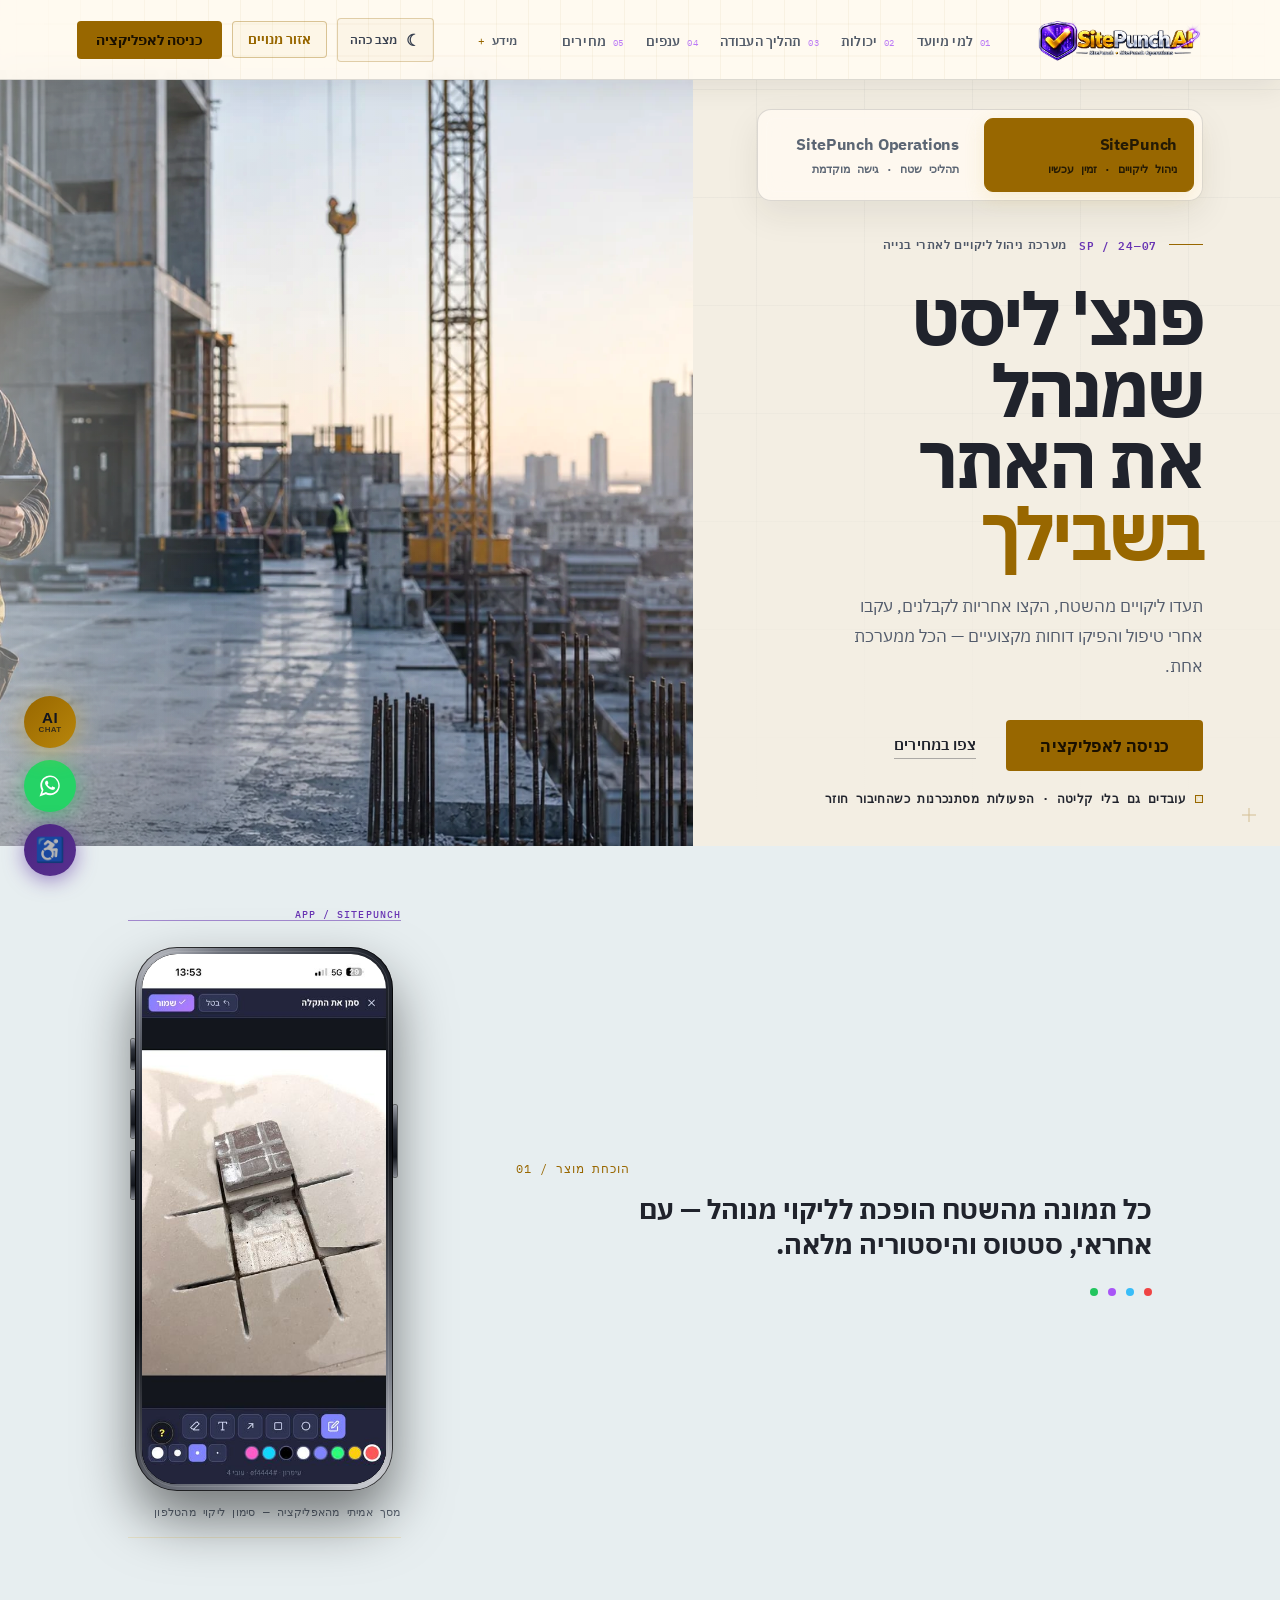
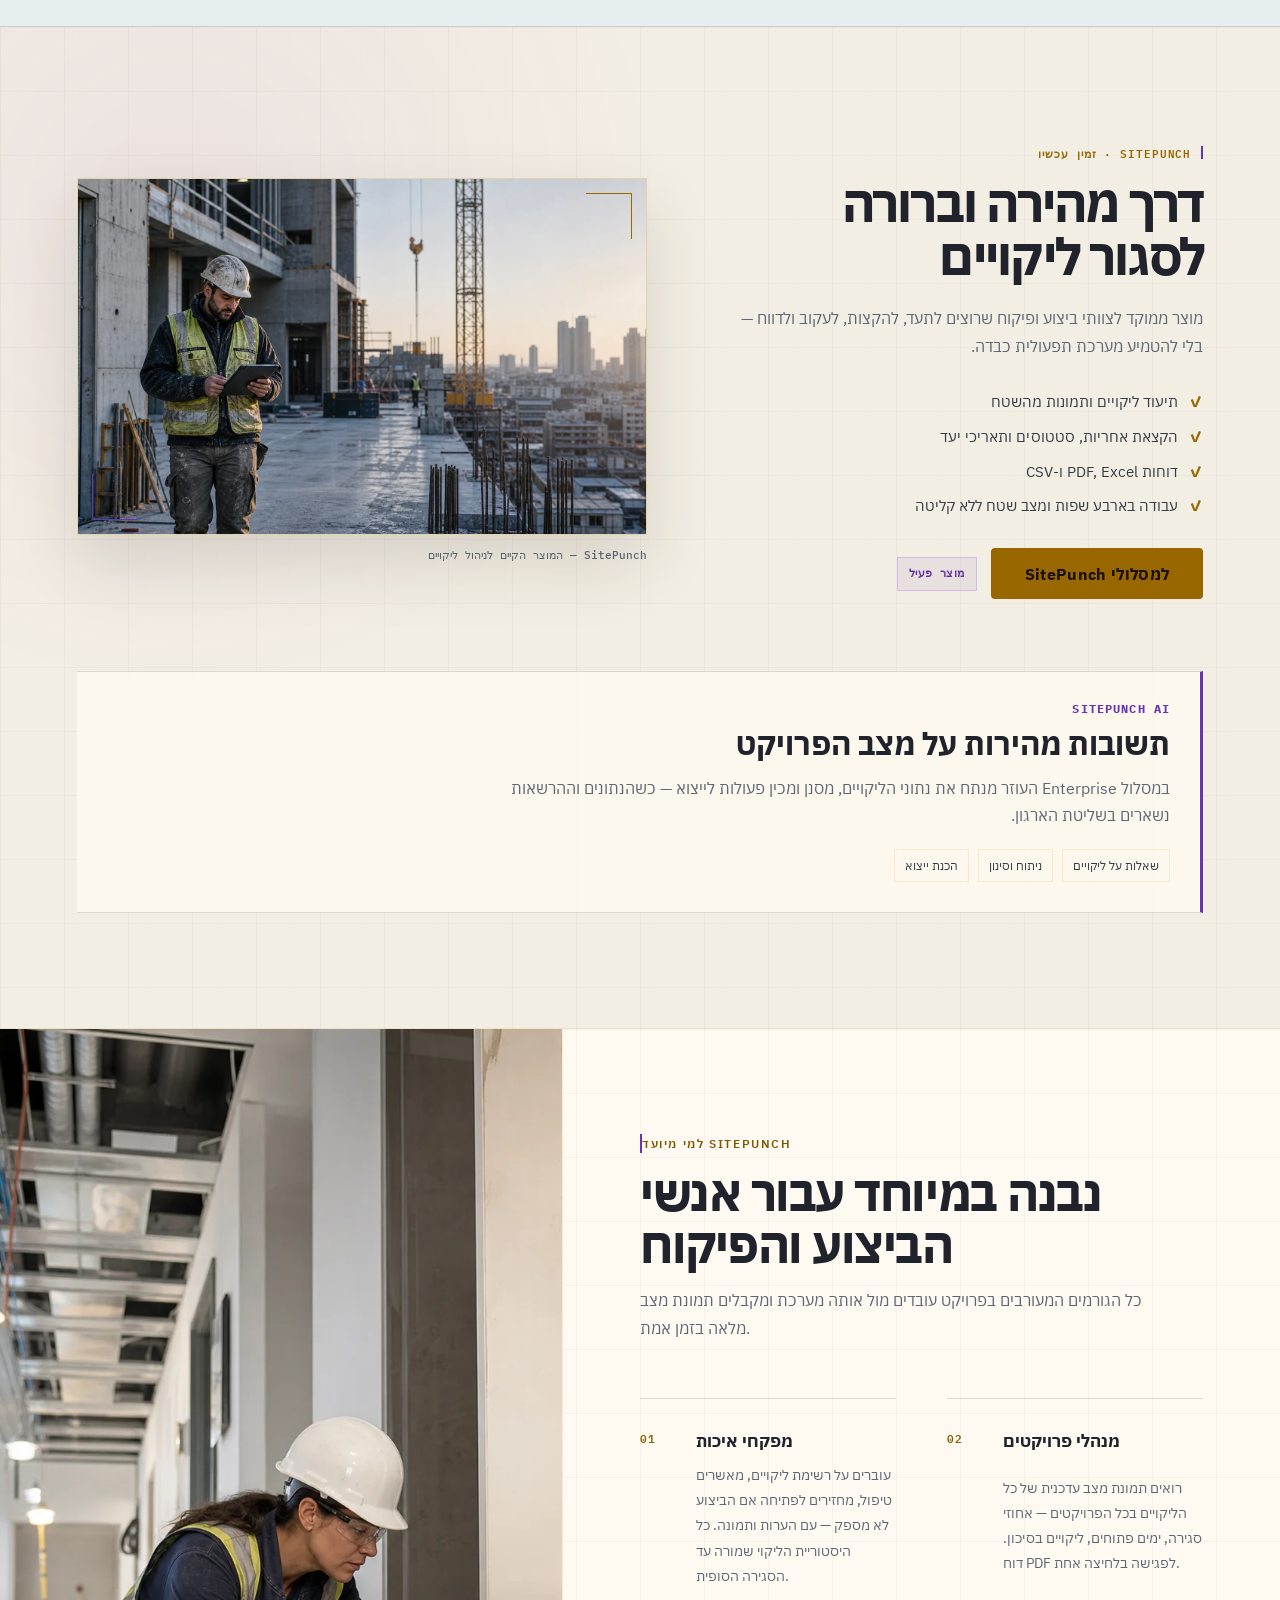
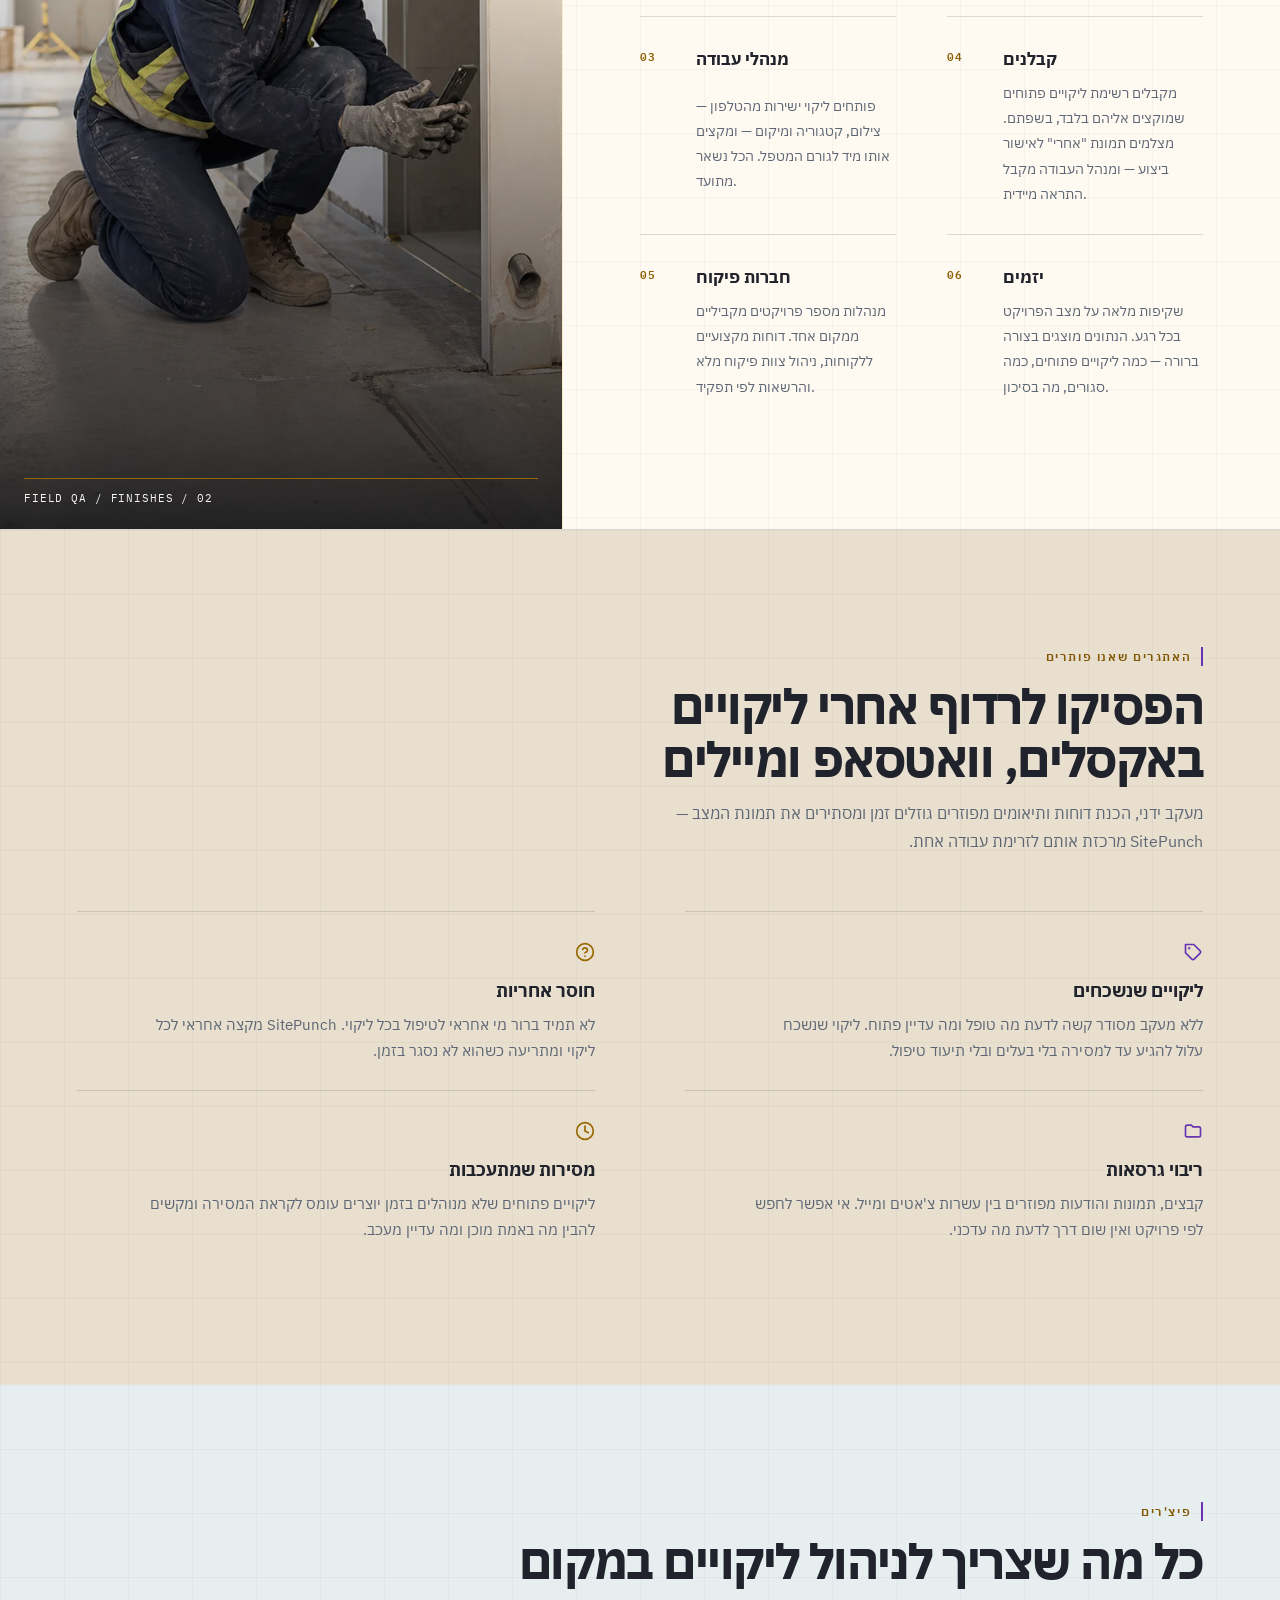
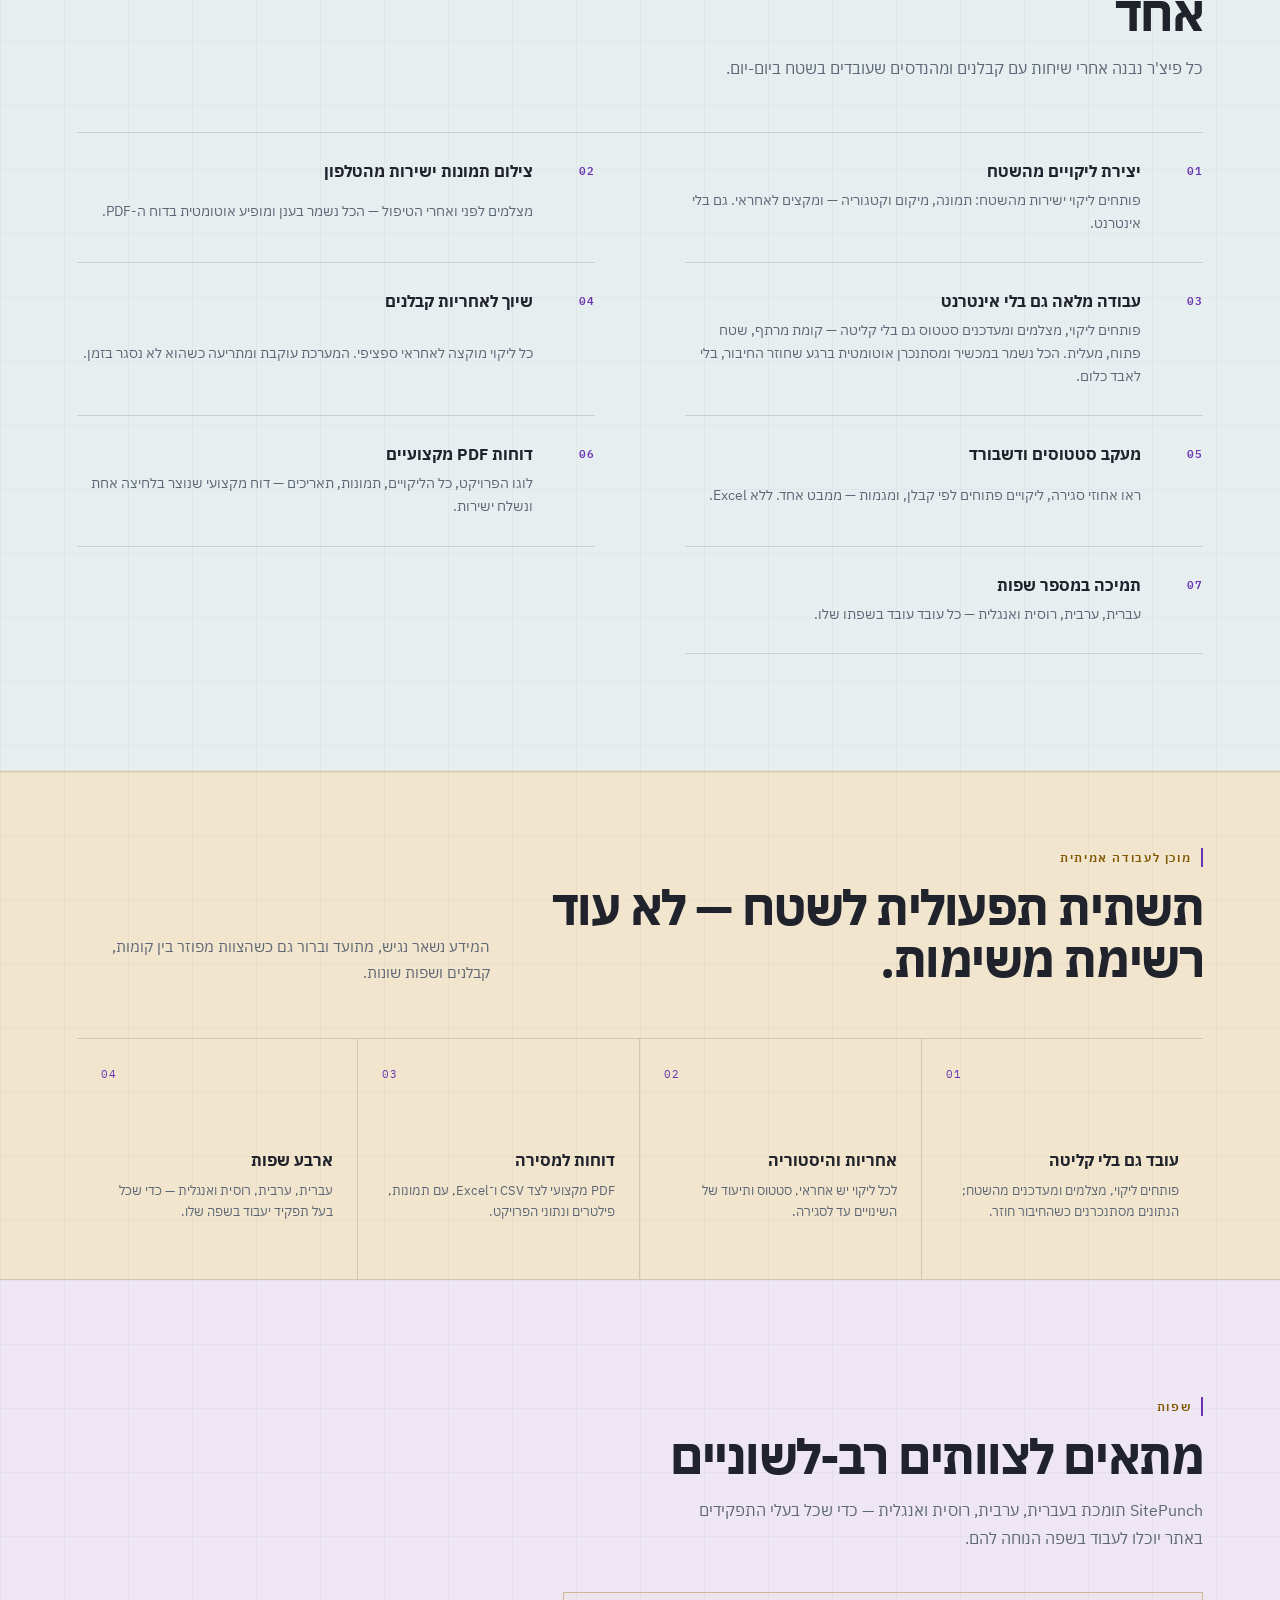
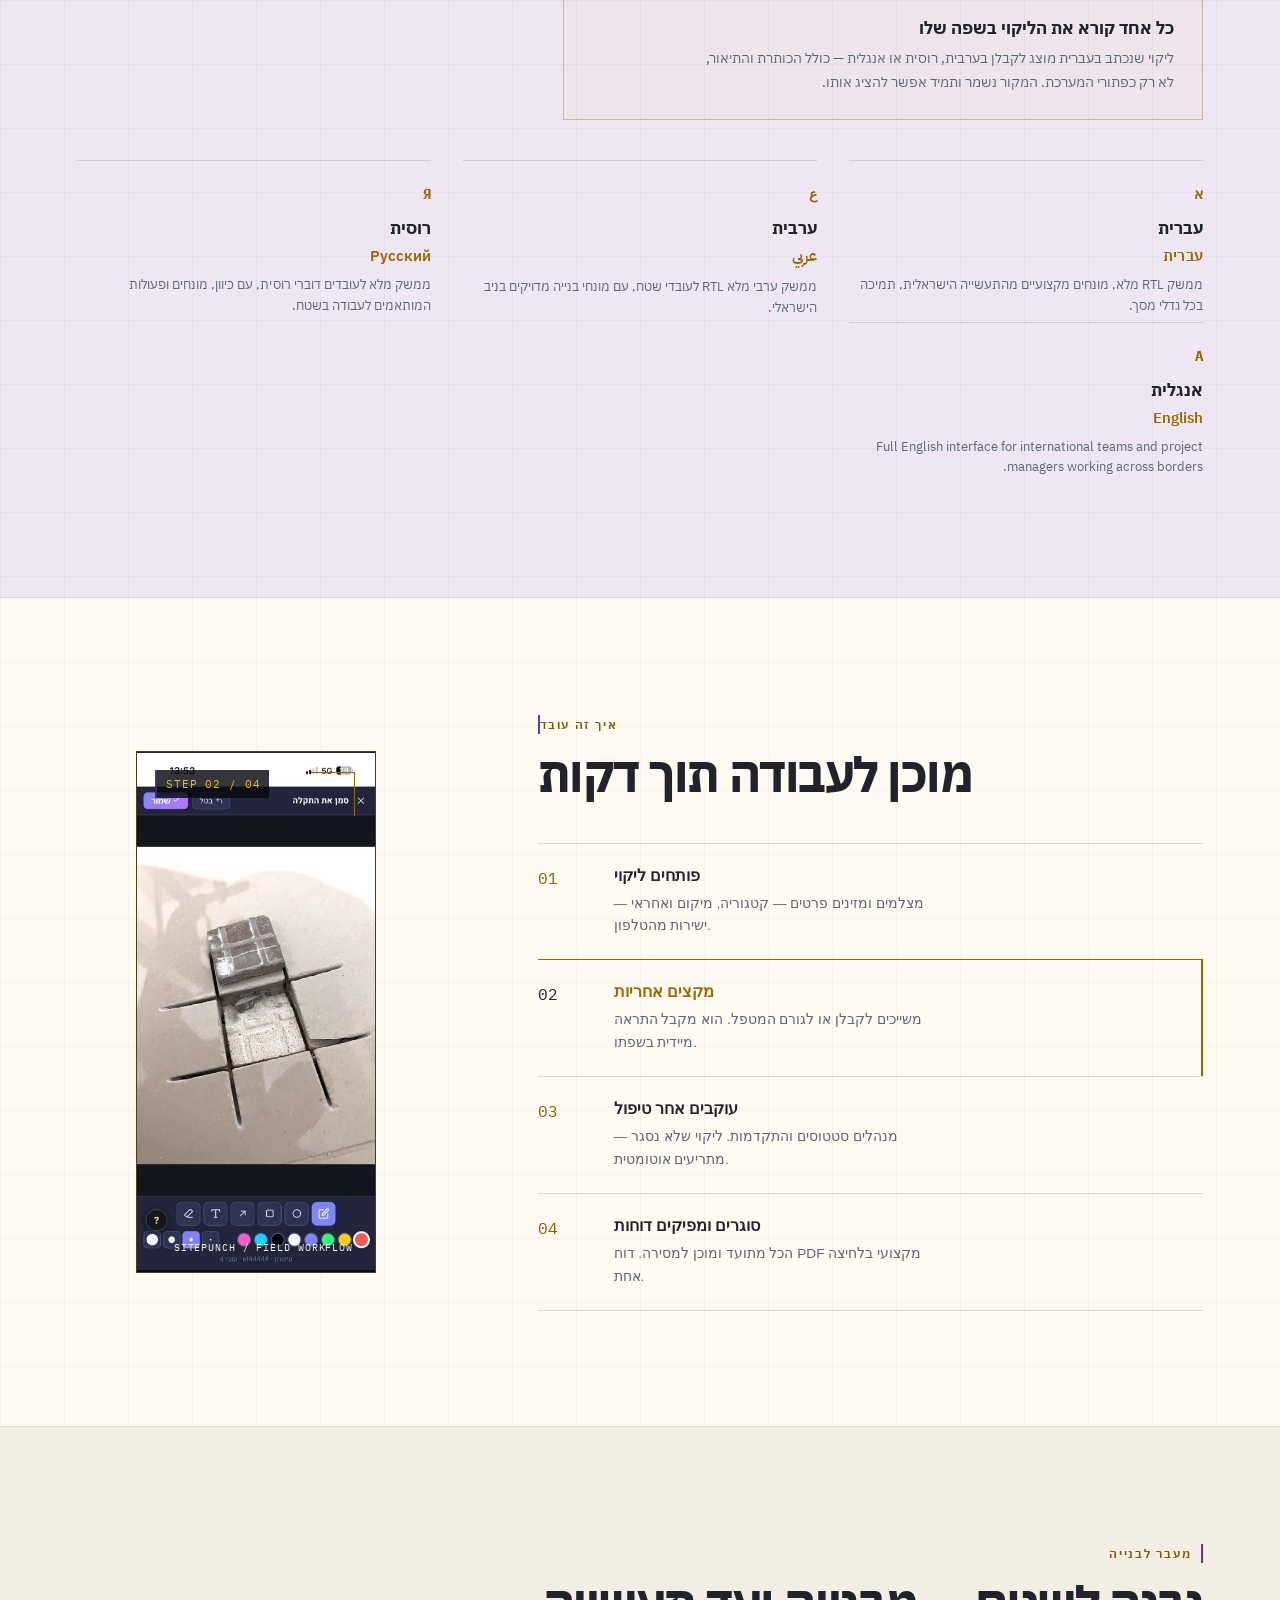
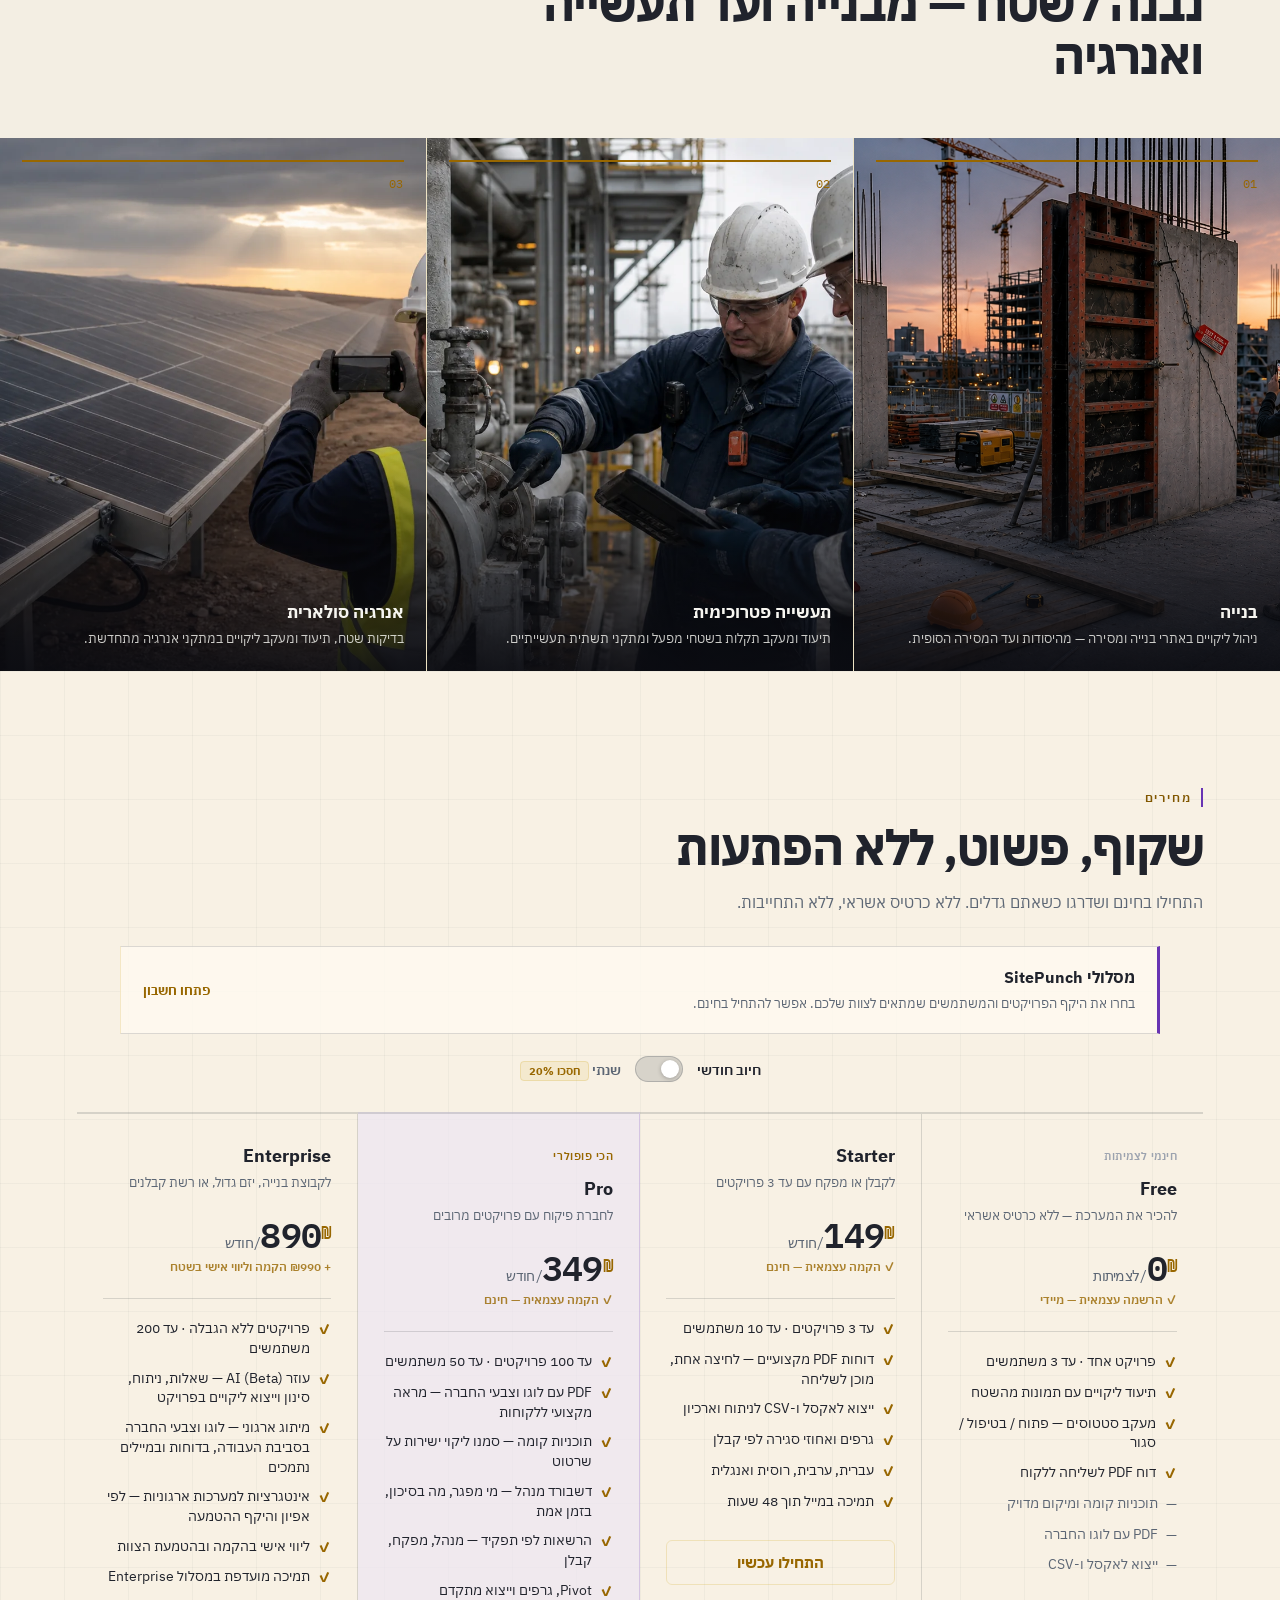
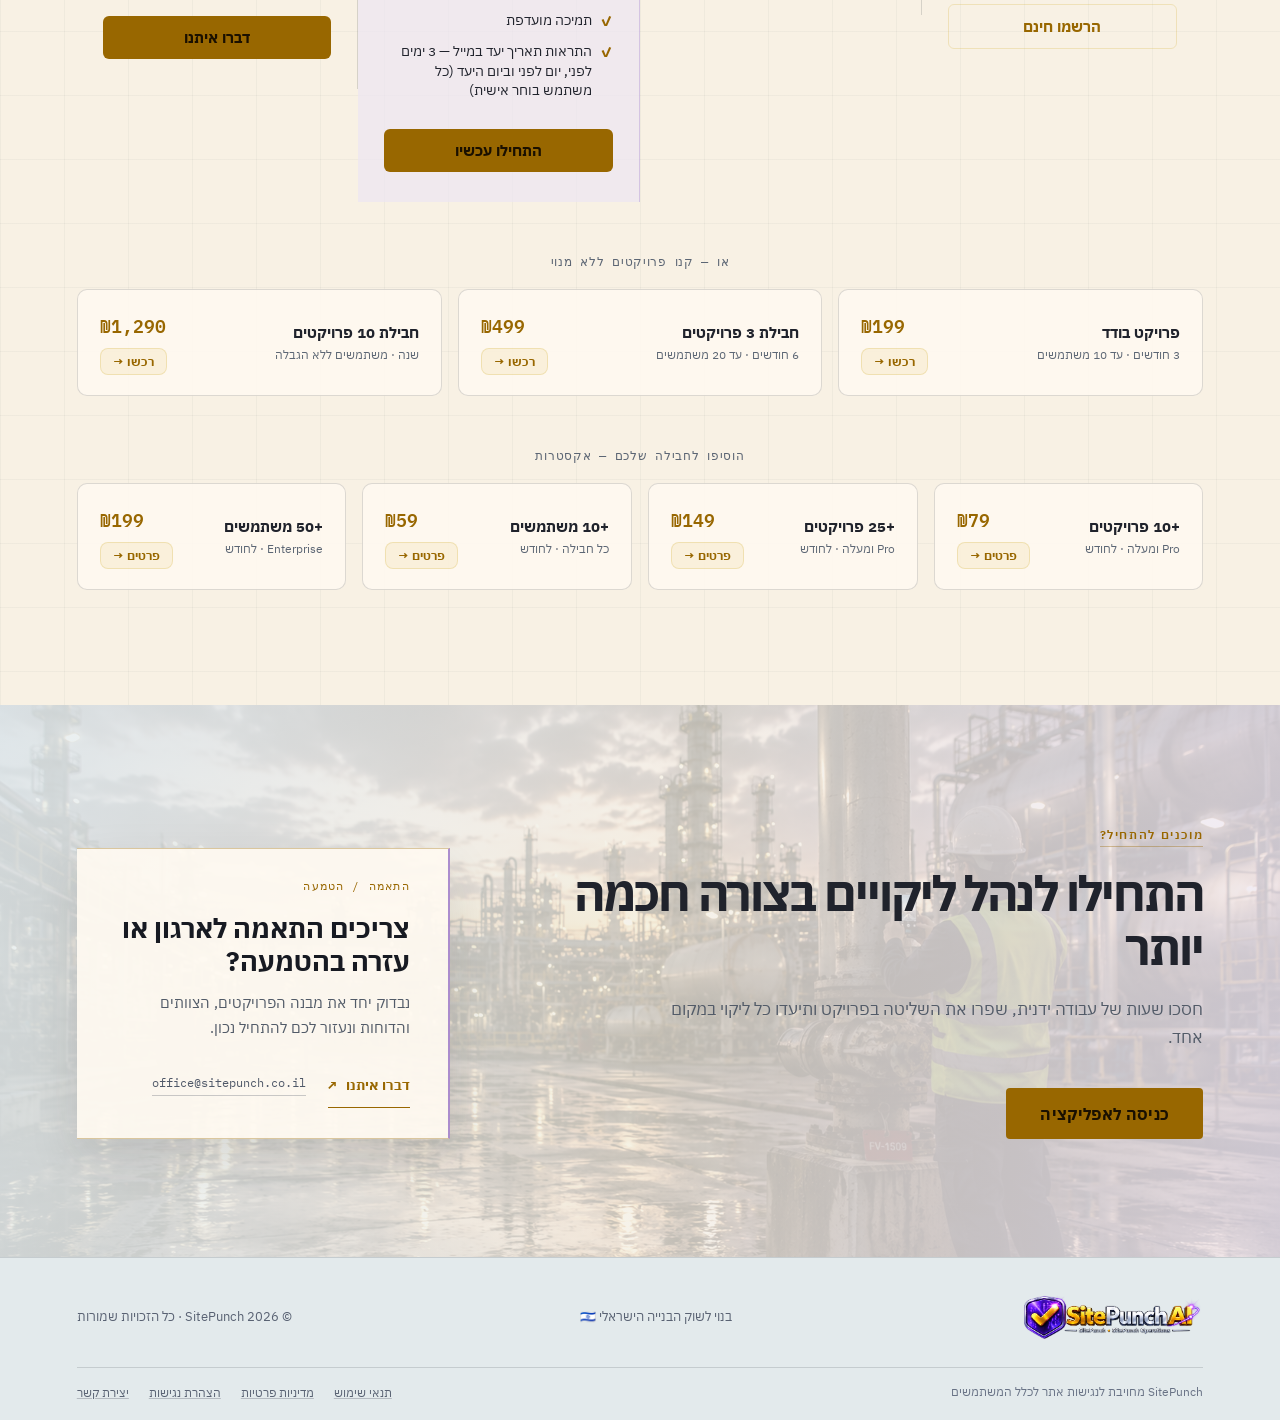
==== index.html @ 4f900d83 "fix(landing): use the primary logo in light mode" ====
<!DOCTYPE html>
<html lang="he" dir="rtl">
<head>
<meta charset="UTF-8">
<meta name="viewport" content="width=device-width, initial-scale=1.0">
<title>SitePunch – ניהול ליקויים ותהליכי שטח באתרי בנייה</title>
<link rel="icon" href="/favicon.ico">
<link rel="icon" type="image/png" sizes="32x32" href="/favicon-32.png">
<link rel="apple-touch-icon" href="/apple-touch-icon.png">
<meta name="description" content="SitePunch מרכזת ניהול ליקויים, איכות, ביצוע, בטיחות ותהליכי פרויקט בפלטפורמה רב־לשונית. SitePunch זמין עכשיו; Operations בגישה מוקדמת." />
<meta property="og:title" content="SitePunch – ניהול ליקויים ותהליכי שטח באתרי בנייה" />
<meta property="og:description" content="שני מוצרים במותג אחד: SitePunch לניהול ליקויים ו־SitePunch Operations לתהליכי איכות, ביצוע, פרויקט ובטיחות." />
<meta property="og:image" content="https://sitepunch.co.il/og-image.png" />
<meta property="og:image:width" content="1200" />
<meta property="og:image:height" content="630" />
<meta property="og:url" content="https://sitepunch.co.il" />
<meta property="og:type" content="website" />
<meta property="og:locale" content="he_IL" />
<meta name="twitter:card" content="summary_large_image" />
<meta name="twitter:title" content="SitePunch – ניהול ליקויים ותהליכי שטח באתרי בנייה" />
<meta name="twitter:description" content="SitePunch לניהול ליקויים ו־SitePunch Operations לתהליכי איכות, ביצוע, פרויקט ובטיחות." />
<meta name="twitter:image" content="https://sitepunch.co.il/og-image.png" />
<link rel="preconnect" href="https://fonts.googleapis.com">
<link href="https://fonts.googleapis.com/css2?family=IBM+Plex+Sans:wght@400;500;600;700&family=IBM+Plex+Sans+Hebrew:wght@400;500;600;700&family=IBM+Plex+Sans+Arabic:wght@400;500;600;700&family=IBM+Plex+Mono:wght@500;600&display=swap" rel="stylesheet">
<script>
  // Apply the saved/system theme before first paint to avoid a light/dark flash.
  (() => {
    try {
      const saved = localStorage.getItem('sp_landing_theme');
      const theme = saved === 'light' || saved === 'dark'
        ? saved
        : (window.matchMedia('(prefers-color-scheme: light)').matches ? 'light' : 'dark');
      document.documentElement.dataset.theme = theme;
    } catch (_) {
      document.documentElement.dataset.theme = 'dark';
    }
  })();
</script>
<style>
  :root {
    --bg:       #0e1119;
    --bg2:      #151925;
    --bg3:      #14172300;
    --gold:     #e3b93f;
    --gold-end: #c39118;
    --gold-dim: rgba(227,185,63,0.18);
    --gold-border: rgba(227,185,63,0.34);
    --primary:  #7c3aed;
    --primary2: #8b5cf6;
    --purple:   #b56cff;
    --purple-thin: rgba(181,108,255,0.56);
    --white:    #f7f6f1;
    --muted:    #98a2b3;
    --border:   rgba(227,185,63,0.18);
    --line:     rgba(227,185,63,0.18);
    --r:        14px;
    /* real punch-status colors — used only inside product-proof / data markers, never as section backgrounds */
    --status-open:      #ef4444;
    --status-progress:  #38bdf8;
    --status-pending:   #a855f7;
    --status-paused:    #64748b;
    --status-closed:    #22c55e;
    --font-sans: 'IBM Plex Sans Hebrew', 'IBM Plex Sans Arabic', 'IBM Plex Sans', 'Segoe UI', Arial, sans-serif;
    --font-mono: 'IBM Plex Mono', 'Courier New', monospace;
  }

  *, *::before, *::after { box-sizing: border-box; margin: 0; padding: 0; }

  /* iOS Safari auto-zooms the whole page on focus of any text input/select
     under 16px — the chat and checkout inputs were 0.85rem (~13.6px), which
     is exactly what triggered the "page zoomed in, need to pinch out" bug.
     Forcing 16px on mobile disables that native zoom, no JS needed. */
  @media (max-width: 768px) {
    input, textarea, select { font-size: 16px !important; }
  }

  /* ── BRAND ICONS (replaces emoji) ── */
  .bi { display: inline-flex; align-items: center; justify-content: center; flex-shrink: 0; vertical-align: -0.15em; }
  .bi svg { width: 1em; height: 1em; display: block; }
  .bi-gold    { color: #f5c85b; }
  .bi-blue    { color: #9aa5ff; }
  .bi-green   { color: #6ee7a8; }
  .bi-red     { color: #fb8b95; }
  .bi-neutral { color: #aeb7d0; }
  /* Icons carry meaning; they are not miniature gradient cards. */
  .bi-box {
    width: auto; height: auto; border: 0; border-radius: 0; flex-shrink: 0;
    display: inline-flex; align-items: center; justify-content: center;
    box-shadow: none; background: transparent;
  }
  .bi-box svg { width: 18px; height: 18px; }
  .bi-box.bi-lg { width: auto; height: auto; border-radius: 0; }
  .bi-box.bi-lg svg { width: 26px; height: 26px; }
  .bi-box.bi-gold    { color: #f5c85b; }
  .bi-box.bi-blue     { color: #9aa5ff; }
  .bi-box.bi-green   { color: #6ee7a8; }
  .bi-box.bi-red     { color: #fb8b95; }
  .bi-box.bi-neutral { color: #aeb7d0; }

  html { scroll-behavior: smooth; overflow-x: hidden; background: var(--bg); }
  body {
    font-family: var(--font-sans);
    background: var(--bg);
    color: var(--white);
    direction: inherit;
    overflow-x: hidden;
    min-height: 100%;
  }

  /* ── NAV ── */
  nav {
    position: fixed; top: 0; right: 0; left: 0; z-index: 100;
    display: flex; align-items: center; justify-content: space-between;
    padding: 0 6vw;
    height: 80px;
    background: rgba(11,12,18,0.95);
    backdrop-filter: blur(12px);
    border-bottom: 1px solid var(--gold-border);
    box-shadow: none;
    overflow: visible;
  }
  nav::before {
    content: ''; position: absolute; inset: 0; pointer-events: none;
    background-image: linear-gradient(rgba(212,175,55,.045) 1px, transparent 1px), linear-gradient(90deg, rgba(212,175,55,.045) 1px, transparent 1px);
    background-size: 32px 32px;
    background-position: center;
    mask-image: linear-gradient(90deg, transparent, #000 16%, #000 84%, transparent);
  }
  nav > * { position: relative; z-index: 1; }
  .nav-logo { display: flex; align-items: center; gap: 10px; text-decoration: none; }
  .nav-logo img { height: 56px; width: auto; object-fit: contain; }
  .brand-logo-light { display: none; }
  .nav-links { display: flex; gap: 22px; list-style: none; align-items: center; }
  .nav-links a {
    position: relative; color: #a8adb9; text-decoration: none; font-size: 0.79rem;
    font-weight: 600; transition: color .2s; letter-spacing: 0.01em; white-space: nowrap;
  }
  .nav-links a::before { content: attr(data-index); margin-inline-end: 7px; color: rgba(168,85,247,.78); font: .55rem var(--font-mono); letter-spacing: .04em; }
  .nav-links a::after { content: ''; position: absolute; inset-inline: 0; bottom: -9px; height: 1px; background: var(--gold); transform: scaleX(0); transform-origin: inline-start; transition: transform .2s ease; }
  .nav-links a:hover { color: var(--gold); }
  .nav-links a:hover::after, .nav-links a:focus-visible::after { transform: scaleX(1); }
  .nav-resources { position: relative; }
  .nav-resources summary {
    list-style: none; cursor: pointer; color: #a8adb9; font-size: .77rem; font-weight: 600; white-space: nowrap;
    padding: 8px 0; transition: color .2s;
  }
  .nav-resources summary::-webkit-details-marker { display: none; }
  .nav-resources summary::after { content: '+'; margin-inline-start: 7px; color: var(--gold); font: .7rem var(--font-mono); }
  .nav-resources[open] summary, .nav-resources summary:hover { color: var(--white); }
  .nav-resources[open] summary::after { content: '−'; }
  .nav-resource-menu {
    position: absolute; top: calc(100% + 14px); inset-inline-end: 0; width: 220px;
    background: #0c0e14; border: 1px solid rgba(212,175,55,.25); border-top: 2px solid var(--gold);
    padding: 8px 0; box-shadow: 0 20px 45px rgba(0,0,0,.45);
  }
  .nav-resource-menu button {
    width: 100%; min-height: 42px; padding: 10px 16px; border: 0; background: transparent; color: #b7bcc7;
    display: flex; align-items: center; justify-content: space-between; gap: 16px; text-align: start; cursor: pointer;
    font: 600 .78rem var(--font-sans); transition: color .2s, background .2s;
  }
  .nav-resource-menu button::after { content: '↗'; color: var(--gold); font-family: var(--font-mono); }
  .nav-resource-menu button:hover, .nav-resource-menu button:focus-visible { color: var(--white); background: rgba(212,175,55,.06); outline: none; }
  .nav-cta {
    background: var(--gold);
    color: #1a1000;
    border: none; padding: 10px 19px; border-radius: 4px;
    font-weight: 800; font-size: 0.88rem; cursor: pointer;
    transition: filter .2s;
    text-decoration: none;
    white-space: nowrap;
  }
  .nav-cta:hover { filter: brightness(1.08); }
  .nav-cta-account {
    border: 1px solid var(--gold-border); color: var(--gold);
    padding: 9px 15px; border-radius: 4px;
    font-weight: 700; font-size: 0.82rem; cursor: pointer;
    text-decoration: none; transition: border-color .2s, background .2s;
    background: rgba(212,175,55,0.05);
    white-space: nowrap;
  }
  .nav-cta-account:hover { border-color: rgba(212,175,55,0.5); background: rgba(212,175,55,0.1); }
  .nav-help { display: none; }
  .nav-actions { display: flex; align-items: center; gap: 10px; }
  .theme-toggle {
    min-width: 44px; min-height: 44px; padding: 0 12px;
    display: inline-flex; align-items: center; justify-content: center; gap: 8px;
    border: 1px solid rgba(227,185,63,.28); border-radius: 4px;
    background: rgba(255,255,255,.035); color: #d7dae1;
    font: 600 .72rem/1 var(--font-sans); cursor: pointer; white-space: nowrap;
    transition: color .2s, border-color .2s, background .2s;
  }
  .theme-toggle:hover, .theme-toggle:focus-visible {
    color: var(--gold); border-color: rgba(227,185,63,.58); background: rgba(227,185,63,.08); outline: none;
  }
  .theme-toggle:focus-visible { box-shadow: 0 0 0 3px rgba(181,108,255,.22); }
  .theme-toggle-icon { width: 16px; height: 16px; display: inline-grid; place-items: center; font: 600 16px/1 var(--font-mono); }
  .theme-toggle-icon::before { content: '☀'; }
  html[data-theme="light"] .theme-toggle-icon::before { content: '☾'; }

  /* ── HERO ── */
  #hero {
    min-height: max(720px, 94vh);
    min-height: max(720px, 94svh);
    display: flex; flex-direction: column;
    justify-content: center;
    padding: 70px 0 0;
    position: relative; overflow: hidden;
  }
  .hero-bg {
    position: absolute; inset: 0; z-index: 0;
    background:
      linear-gradient(180deg, rgba(11,12,18,0) 0%, #0b0c12 96%),
      repeating-linear-gradient(0deg,  rgba(212,175,55,0.035) 0 1px, transparent 1px 108px),
      repeating-linear-gradient(90deg, rgba(212,175,55,0.035) 0 1px, transparent 1px 108px),
      var(--bg);
  }
  /* technical registration marks — decorative corner crosshairs only, echoing a drafting sheet */
  .hero-marks span {
    position: absolute; z-index: 2; width: 14px; height: 14px;
    opacity: 0.35;
  }
  .hero-marks span::before, .hero-marks span::after { content: ''; position: absolute; background: var(--gold); }
  .hero-marks span::before { top: 50%; left: 0; width: 100%; height: 1px; transform: translateY(-50%); }
  .hero-marks span::after  { left: 50%; top: 0; height: 100%; width: 1px; transform: translateX(-50%); }
  .hero-marks .m-tl { top: 24px; right: 24px; }
  .hero-marks .m-tr { top: 24px; left: 24px; }
  .hero-marks .m-bl { bottom: 24px; right: 24px; }
  .hero-marks .m-br { bottom: 24px; left: 24px; }
  .hero-grid {
    position: relative; z-index: 2;
    display: grid; grid-template-columns: minmax(0,0.86fr) minmax(0,1.14fr);
    gap: clamp(28px, 5vw, 96px);
    width: 100%; min-height: calc(max(720px, 94vh) - 70px);
  }
  .hero-content { align-self: center; padding-inline-start: 6vw; }
  .product-switch {
    display: grid; grid-template-columns: repeat(2, minmax(0,1fr)); gap: 8px;
    width: min(100%, 580px); padding: 8px; margin-bottom: 28px;
    border: 1px solid rgba(212,175,55,.24); border-radius: 14px;
    background: rgba(8,10,15,.76); box-shadow: 0 18px 46px rgba(0,0,0,.24);
    backdrop-filter: blur(14px);
  }
  .product-switch-button {
    position: relative; appearance: none; min-height: 74px;
    border: 1px solid rgba(255,255,255,.08); border-radius: 9px; padding: 14px 16px;
    background: transparent; color: var(--muted); cursor: pointer; text-align: start;
    font: 700 .76rem/1.15 var(--font-sans);
    transition: color .2s, background .2s, border-color .2s, transform .2s;
  }
  .product-switch-button strong { display: block; color: inherit; font-size: 1rem; letter-spacing: -.01em; }
  .product-switch-button span { display: block; margin-top: 7px; font: 600 .66rem/1.35 var(--font-mono); }
  .product-switch-button:hover { color: var(--white); border-color: rgba(212,175,55,.3); transform: translateY(-1px); }
  .product-switch-button:focus-visible { outline: 2px solid var(--purple); outline-offset: 2px; }
  .product-switch-button.is-active {
    color: #17110a; background: var(--gold); border-color: var(--gold);
    box-shadow: 0 6px 20px rgba(212,175,55,.18);
  }
  .hero-eyebrow {
    display: inline-flex; align-items: center; gap: 12px; margin-bottom: 28px;
    color: #b9bec9; font-size: 0.76rem; font-weight: 600; letter-spacing: .05em;
  }
  .hero-eyebrow::before { content: ''; width: 34px; height: 1px; background: var(--gold); }
  .eyebrow-index { color: var(--purple); font-family: var(--font-mono); font-size: .66rem; letter-spacing: .08em; }

  .hero-title {
    font-weight: 700; font-size: clamp(3.15rem, 5.7vw, 6.1rem);
    line-height: 0.98; letter-spacing: -0.035em;
    color: var(--white);
    opacity: 0; animation: fadeUp .7s .2s forwards;
  }
  .hero-title .gold { color: var(--gold); }
  .hero-sub {
    margin-top: 24px;
    font-size: clamp(1rem, 1.3vw, 1.16rem);
    color: rgba(224,225,231,0.78); line-height: 1.8; max-width: 37ch;
    opacity: 0; animation: fadeUp .6s .4s forwards;
  }
  .hero-actions {
    display: flex; align-items: center; gap: 30px; margin-top: 38px; flex-wrap: wrap;
    opacity: 0; animation: fadeUp .6s .55s forwards;
  }
  .hero-offline-note {
    display: inline-flex; align-items: center; gap: 9px; margin: 20px 0 0;
    color: var(--text-muted); font: 600 .72rem/1.35 var(--font-mono); letter-spacing: .035em;
    opacity: 0; animation: fadeUp .6s .68s forwards;
  }
  .hero-offline-note::before {
    content: ''; width: 8px; height: 8px; flex: 0 0 auto; border: 1px solid var(--gold);
    box-shadow: inset 0 0 0 2px rgba(212,175,55,.16);
  }
  .btn-gold-main {
    background: var(--gold);
    color: #1a1000;
    padding: 15px 34px; border-radius: 4px;
    font-weight: 900; font-size: 1.02rem;
    text-decoration: none; transition: filter .2s;
    letter-spacing: 0.02em;
  }
  .btn-gold-main:hover { filter: brightness(1.08); }
  .btn-outline-gold {
    color: var(--white);
    font-weight: 600; font-size: 0.95rem; text-decoration: none;
    border-bottom: 1px solid rgba(240,240,245,0.35);
    padding: 2px 0 4px; background: none; border-radius: 0;
    transition: border-color .2s, color .2s;
    cursor: pointer; font-family: inherit;
  }
  .btn-outline-gold:hover { border-color: var(--gold); color: var(--gold); }

  /* ── HERO PHOTO (real site photo, dominant, touching the outer edge) ── */
  .hero-visual {
    position: relative;
    height: 100%; min-height: calc(max(720px, 94vh) - 70px);
    opacity: 0; animation: fadeUp .8s .3s forwards;
  }
  .hero-photo {
    position: absolute; inset: 0;
    overflow: hidden;
  }
  .hero-photo img {
    width: 100%; height: 100%; object-fit: cover; object-position: 68% 40%;
    display: block; filter: brightness(1.08) saturate(1.05);
  }
  /* Operations artwork is portrait-heavy on its left edge. Anchor it closer to
     that edge so the device remains visible instead of being cropped away. */
  body[data-product="operations"] .hero-photo img { object-position: 28% 40%; }
  .hero-photo-mask {
    position: absolute; inset: 0;
    background: linear-gradient(90deg, rgba(11,12,18,0.72) 0%, rgba(11,12,18,0.04) 36%, transparent 70%), linear-gradient(180deg, transparent 50%, rgba(11,12,18,0.34) 100%);
  }

  @media (max-width: 900px) {
    #hero { min-height: auto; padding: 70px 6vw 0; }
    .hero-grid { grid-template-columns: 1fr; gap: 0; }
    .hero-content { padding: 48px 0 38px; }
    .product-switch { margin-bottom: 20px; }
    .hero-eyebrow { margin-bottom: 22px; }
    .hero-visual { min-height: 0; height: auto; aspect-ratio: 1672 / 941; margin-inline-end: -6vw; margin-inline-start: -6vw; }
    .hero-photo img { object-position: center; }
    .hero-photo-mask { background: linear-gradient(180deg, rgba(14,17,25,.02) 0%, rgba(14,17,25,.18) 100%); }
    .hero-marks { display: none; }
  }
  @media (max-width: 520px) {
    .product-switch { grid-template-columns: 1fr; }
    .product-switch-button { min-height: 64px; }
  }
  @media (max-width: 340px) {
    /* Keep a deliberate gap between the primary CTA and the restored floating tool stack. */
    .hero-actions .btn-gold-main { padding-inline: 24px; }
    .product-switch-button { padding-inline: 9px; }
  }

  /* ── PRODUCT PROOF STRIP ── */
  #proof {
    display: grid; grid-template-columns: minmax(0,1.12fr) minmax(250px,.48fr);
    align-items: center; gap: clamp(42px, 9vw, 160px); padding: 74px 10vw 88px;
    background: #0e1119;
    border-bottom: 1px solid rgba(212,175,55,0.2);
  }
  .proof-text { display: block; }
  .proof-num {
    font-family: var(--font-mono); font-size: 0.75rem; color: var(--gold);
    letter-spacing: 0.08em; margin-bottom: 16px;
  }
  .proof-title {
    font-size: clamp(1.3rem, 2.1vw, 1.9rem); font-weight: 700; line-height: 1.3;
    max-width: 34ch;
  }
  .proof-markers { display: flex; gap: 10px; margin-top: 26px; }
  .proof-dot { width: 8px; height: 8px; border-radius: 50%; background: var(--dot); display: inline-block; }
  #proof .proof-shot {
    width: min(100%, 300px); justify-self: center; margin: 0;
    border-top: 1px solid var(--purple-thin); border-bottom: 1px solid rgba(227,185,63,.22);
    padding: 26px 0 18px; position: relative;
  }
  #proof .proof-shot::before { content: 'APP / SITEPUNCH'; position: absolute; top: -11px; right: 0; background: #0e1119; padding-left: 14px; font: 500 0.64rem/1 var(--font-mono); color: var(--purple); letter-spacing: .1em; direction: ltr; }
  .proof-phone {
    position: relative; width: min(100%, 258px); margin: 0 auto; padding: 7px;
    border-radius: 42px;
    background: linear-gradient(145deg, #d1d3d8 0%, #6f737d 9%, #242831 23%, #0d0f14 52%, #777b85 83%, #d7d9dd 100%);
    box-shadow: 0 28px 56px rgba(0,0,0,.5), 0 0 0 1px rgba(255,255,255,.16), inset 0 0 0 1px rgba(0,0,0,.72);
  }
  .proof-phone::before {
    content: ''; position: absolute; inset: 4px; z-index: 0; pointer-events: none;
    border-radius: 38px; border: 1px solid rgba(255,255,255,.12);
  }
  .proof-phone-screen {
    position: relative; z-index: 1; overflow: hidden; border-radius: 35px; background: #030407;
    box-shadow: inset 0 0 0 2px #050609;
  }
  #proof .proof-phone-screen img { width: 100%; height: auto; display: block; object-fit: contain; background: #050609; }
  .proof-phone-button {
    position: absolute; z-index: 0; width: 4px; border-radius: 3px; background: linear-gradient(180deg,#9da0a8,#30343d 34%,#14171d 72%,#858992);
    box-shadow: 0 0 0 1px rgba(0,0,0,.5);
  }
  .proof-phone-button.action { left: -4px; top: 92px; height: 30px; }
  .proof-phone-button.volume-up { left: -4px; top: 143px; height: 48px; }
  .proof-phone-button.volume-down { left: -4px; top: 204px; height: 48px; }
  .proof-phone-button.power { right: -4px; top: 158px; height: 72px; }
  .proof-caption {
    font-family: var(--font-mono); font-size: 0.7rem; color: var(--muted);
    margin-top: 14px; letter-spacing: 0.02em;
  }
  @media (max-width: 720px) {
    #proof { grid-template-columns: 1fr; gap: 34px; padding: 58px 6vw; }
    .proof-text { display: block; }
    .proof-markers { margin-top: 20px; }
    .proof-title { max-width: none; }
    #proof .proof-shot { width: min(100%, 270px); }
    .proof-phone { width: min(100%, 232px); border-radius: 39px; }
    .proof-phone::before { border-radius: 35px; }
    .proof-phone-screen { border-radius: 32px; }
  }

  /* ── PRODUCT EDITIONS — one platform, two controlled product boundaries ── */
  #products {
    position: relative; overflow: hidden; background: #0b0c12;
    border-bottom: 1px solid rgba(212,175,55,.18);
  }
  #products::before {
    content: ''; position: absolute; inset: 0; pointer-events: none;
    background: radial-gradient(circle at 14% 18%, rgba(132,67,202,.12), transparent 36%),
                linear-gradient(rgba(212,175,55,.025) 1px, transparent 1px),
                linear-gradient(90deg, rgba(212,175,55,.025) 1px, transparent 1px);
    background-size: auto, 72px 72px, 72px 72px;
  }
  .product-edition-grid {
    position: relative; display: grid; grid-template-columns: minmax(0,.9fr) minmax(320px,1.1fr);
    gap: clamp(42px,7vw,104px); align-items: center; max-width: 1280px; margin: 0 auto;
  }
  .product-edition-copy { min-width: 0; }
  .product-edition-tag {
    display: inline-flex; align-items: center; gap: 9px; color: var(--gold);
    font: 600 .7rem/1.2 var(--font-mono); letter-spacing: .08em; text-transform: uppercase;
    border-inline-start: 2px solid var(--purple); padding-inline-start: 10px; margin-bottom: 18px;
  }
  .product-edition-title { font-size: clamp(2rem,4vw,4.2rem); line-height: 1.02; letter-spacing: -.035em; max-width: 13ch; }
  .product-edition-sub { margin-top: 22px; color: var(--muted); font-size: 1.02rem; line-height: 1.75; max-width: 55ch; }
  .product-edition-features { list-style: none; display: grid; gap: 12px; margin: 30px 0; }
  .product-edition-features li { display: flex; gap: 11px; color: #d9dbe2; font-size: .92rem; line-height: 1.55; }
  .product-edition-features li::before { content: '✓'; color: var(--gold); font-weight: 900; flex: 0 0 auto; }
  .product-edition-actions { display: flex; align-items: center; gap: 14px; flex-wrap: wrap; }
  .product-edition-badge {
    display: inline-flex; align-items: center; min-height: 34px; padding: 7px 11px;
    border: 1px solid rgba(181,108,255,.34); color: #cfafff; background: rgba(132,67,202,.1);
    font: 700 .68rem/1 var(--font-mono); letter-spacing: .04em;
  }
  .product-edition-media { position: relative; margin: 0; min-width: 0; }
  .product-edition-frame {
    position: relative; aspect-ratio: 16 / 10; overflow: hidden; background: #07090d;
    border: 1px solid rgba(212,175,55,.25); box-shadow: 0 32px 80px rgba(0,0,0,.36);
  }
  .product-edition-frame::before, .product-edition-frame::after {
    content: ''; position: absolute; z-index: 2; width: 46px; height: 46px; pointer-events: none;
  }
  .product-edition-frame::before { inset-block-start: 14px; inset-inline-start: 14px; border-block-start: 1px solid var(--gold); border-inline-start: 1px solid var(--gold); }
  .product-edition-frame::after { inset-block-end: 14px; inset-inline-end: 14px; border-block-end: 1px solid var(--purple); border-inline-end: 1px solid var(--purple); }
  .product-edition-frame img { width: 100%; height: 100%; display: block; object-fit: cover; }
  .product-edition-caption { margin-top: 12px; color: var(--muted); font: 500 .68rem/1.5 var(--font-mono); }
  .product-ai-panel {
    position: relative; display: grid; grid-template-columns: minmax(0,1fr) minmax(280px,.72fr);
    gap: 36px; align-items: center; max-width: 1280px; margin: 72px auto 0; padding: 30px;
    border-block: 1px solid rgba(212,175,55,.2); border-inline-start: 3px solid var(--purple);
    background: rgba(17,19,28,.82);
  }
  .product-ai-panel[data-visual="false"] { grid-template-columns: 1fr; }
  .product-ai-panel[data-visual="false"] .product-ai-visual { display: none; }
  .product-ai-kicker { color: var(--purple); font: 700 .72rem/1.2 var(--font-mono); letter-spacing: .1em; text-transform: uppercase; }
  .product-ai-title { margin-top: 10px; font-size: clamp(1.35rem,2.4vw,2rem); line-height: 1.2; }
  .product-ai-text { margin-top: 12px; color: var(--muted); line-height: 1.7; max-width: 70ch; }
  .product-ai-features { list-style: none; display: flex; gap: 9px; flex-wrap: wrap; margin-top: 20px; }
  .product-ai-features li { padding: 8px 10px; border: 1px solid rgba(212,175,55,.2); color: #d9dbe2; font-size: .76rem; }
  .product-ai-visual { margin: 0; overflow: hidden; border: 1px solid rgba(181,108,255,.28); aspect-ratio: 16 / 9; }
  .product-ai-visual img { width: 100%; height: 100%; object-fit: cover; display: block; }
  .pricing-product-context {
    display: grid; grid-template-columns: minmax(0,1fr) auto; gap: 22px; align-items: center;
    max-width: 1040px; margin: 30px auto 0; padding: 20px 22px;
    border: 1px solid rgba(212,175,55,.22); border-inline-start: 3px solid var(--purple);
    background: rgba(17,19,28,.55); text-align: start;
  }
  .pricing-product-context h3 { font-size: 1rem; color: var(--white); }
  .pricing-product-context p { margin-top: 6px; color: var(--muted); font-size: .84rem; line-height: 1.55; max-width: 68ch; }
  .pricing-product-actions { display: flex; align-items: center; gap: 10px; flex-wrap: wrap; }
  .pricing-product-link { color: var(--gold); font-weight: 700; font-size: .84rem; text-decoration: none; white-space: nowrap; }
  .pricing-product-switch { border: 0; background: transparent; color: var(--muted); text-decoration: underline; cursor: pointer; font: 600 .76rem var(--font-sans); }
  #pricing[data-product="operations"] .pricing-toggle,
  #pricing[data-product="operations"] .pricing-grid,
  #pricing[data-product="operations"] .packs-title,
  #pricing[data-product="operations"] .packs-grid { display: none; }
  #pricing[data-product="operations"] > .section-tag,
  #pricing[data-product="operations"] > .section-title,
  #pricing[data-product="operations"] > .section-sub { display: none; }
  @media (max-width: 900px) {
    .product-edition-grid { grid-template-columns: 1fr; }
    .product-edition-title { max-width: 18ch; }
    .product-ai-panel { grid-template-columns: 1fr; }
    .pricing-product-context { grid-template-columns: 1fr; }
  }
  @media (max-width: 520px) {
    #products { padding-inline: 5vw; }
    .product-edition-frame { aspect-ratio: 4 / 3; }
    .product-edition-actions .btn-gold-main { width: 100%; text-align: center; }
    .product-ai-panel { margin-top: 48px; padding: 22px 18px; }
    .pricing-product-actions { align-items: flex-start; flex-direction: column; }
  }

  /* ── OPERATIONS ROUTE — a complete early-access story, not only a switched hero ── */
  [data-product-only="operations"] { display: none; }
  body[data-product="operations"] [data-product-only="punch"] { display: none; }
  body[data-product="operations"] [data-product-only="operations"] { display: block; }

  #operations-platform {
    position: relative; overflow: hidden; background: #10131c;
    border-bottom: 1px solid rgba(212,175,55,.18);
  }
  #operations-platform::before {
    content: ''; position: absolute; inset: 0; pointer-events: none;
    background: radial-gradient(circle at 85% 10%, rgba(132,67,202,.16), transparent 34%),
                linear-gradient(rgba(212,175,55,.025) 1px, transparent 1px),
                linear-gradient(90deg, rgba(212,175,55,.025) 1px, transparent 1px);
    background-size: auto, 72px 72px, 72px 72px;
  }
  .operations-shell { position: relative; max-width: 1280px; margin: 0 auto; }
  .operations-intro { display: grid; grid-template-columns: minmax(0,.85fr) minmax(280px,.55fr); gap: 46px; align-items: end; }
  .operations-intro .section-title { max-width: 15ch; }
  .operations-intro-note {
    border-inline-start: 3px solid var(--gold); padding-block: 8px; padding-inline-start: 22px;
    color: var(--muted); line-height: 1.7; font-size: .92rem;
  }
  .operations-pillars {
    display: grid; grid-template-columns: repeat(2,minmax(0,1fr)); gap: 18px;
    margin-top: 54px;
  }
  .operations-pillar {
    position: relative; min-height: 330px; padding: 30px;
    border: 1px solid rgba(212,175,55,.18); background: rgba(8,10,15,.66);
    box-shadow: 0 22px 56px rgba(0,0,0,.18); overflow: hidden;
  }
  .operations-pillar::after {
    content: ''; position: absolute; inset-inline-end: -45px; inset-block-end: -55px;
    width: 150px; height: 150px; border: 1px solid rgba(181,108,255,.16); border-radius: 50%;
  }
  .operations-pillar-head { display: flex; justify-content: space-between; align-items: center; gap: 14px; }
  .operations-pillar-index { color: var(--purple); font: 700 .68rem/1 var(--font-mono); letter-spacing: .09em; }
  .operations-pillar-status {
    display: inline-flex; align-items: center; min-height: 28px; padding: 6px 9px;
    border: 1px solid rgba(212,175,55,.24); color: var(--gold);
    font: 700 .6rem/1 var(--font-mono); letter-spacing: .04em;
  }
  .operations-pillar h3 { margin-top: 24px; font-size: clamp(1.45rem,2.4vw,2.15rem); line-height: 1.1; }
  .operations-pillar p { margin-top: 12px; color: var(--muted); line-height: 1.65; max-width: 55ch; }
  .operations-pillar ul { list-style: none; display: grid; gap: 10px; margin-top: 24px; }
  .operations-pillar li { display: flex; align-items: flex-start; gap: 10px; color: #d9dbe2; font-size: .86rem; line-height: 1.45; }
  .operations-pillar li::before { content: '↗'; color: var(--gold); font-family: var(--font-mono); }
  .operations-scope {
    display: grid; grid-template-columns: auto minmax(0,1fr); gap: 20px; align-items: center;
    margin-top: 30px; padding: 24px 26px; border: 1px solid rgba(181,108,255,.26);
    background: rgba(132,67,202,.08);
  }
  .operations-scope-badge {
    display: inline-flex; align-items: center; justify-content: center; min-width: 116px; min-height: 42px;
    color: #17110a; background: var(--gold); font: 900 .68rem/1 var(--font-mono); letter-spacing: .06em;
  }
  .operations-scope h3 { font-size: 1.08rem; }
  .operations-scope p { margin-top: 6px; color: var(--muted); font-size: .86rem; line-height: 1.6; }

  #operations-capabilities { background: #0b0c12; border-bottom: 1px solid rgba(212,175,55,.18); }
  .operations-audience-grid {
    display: grid; grid-template-columns: repeat(4,minmax(0,1fr)); gap: 14px;
    max-width: 1280px; margin: 44px auto 0;
  }
  .operations-audience-card {
    min-height: 210px; padding: 24px 22px; border-block-start: 2px solid var(--purple);
    background: rgba(17,19,28,.74); box-shadow: 0 18px 42px rgba(0,0,0,.14);
  }
  .operations-audience-card > span { color: var(--gold); font: 700 .66rem/1 var(--font-mono); letter-spacing: .08em; }
  .operations-audience-card h3 { margin-top: 24px; font-size: 1.12rem; line-height: 1.25; }
  .operations-audience-card p { margin-top: 10px; color: var(--muted); font-size: .84rem; line-height: 1.65; }
  .operations-capabilities-head {
    display: grid; grid-template-columns: minmax(0,.85fr) minmax(280px,.55fr); gap: 46px; align-items: end;
    max-width: 1280px; margin: 96px auto 0;
  }
  .operations-capabilities-head .section-title { max-width: 15ch; }
  .operations-capabilities-grid {
    display: grid; grid-template-columns: repeat(3,minmax(0,1fr)); gap: 16px;
    max-width: 1280px; margin: 44px auto 0;
  }
  .operations-capability-card {
    position: relative; min-height: 250px; padding: 26px 24px;
    border: 1px solid rgba(212,175,55,.16); background: rgba(17,19,28,.56);
  }
  .operations-capability-card header { display: flex; justify-content: space-between; align-items: center; gap: 12px; }
  .operations-capability-index { color: var(--purple); font: 700 .66rem/1 var(--font-mono); letter-spacing: .08em; }
  .operations-capability-status {
    min-height: 26px; padding: 6px 8px; border: 1px solid rgba(212,175,55,.22);
    color: var(--gold); font: 700 .58rem/1 var(--font-mono); letter-spacing: .035em;
  }
  .operations-capability-card[data-status-tone="live"] .operations-capability-status {
    color: #70e6a0; border-color: rgba(34,197,94,.35); background: rgba(34,197,94,.07);
  }
  .operations-capability-card[data-status-tone="ai"] .operations-capability-status {
    color: #cfafff; border-color: rgba(181,108,255,.36); background: rgba(132,67,202,.08);
  }
  .operations-capability-card h3 { margin-top: 28px; font-size: 1.16rem; line-height: 1.25; }
  .operations-capability-card p { margin-top: 11px; color: var(--muted); font-size: .86rem; line-height: 1.65; }

  #operations-rollout { background: #0b0c12; border-bottom: 1px solid rgba(212,175,55,.18); }
  .operations-rollout-grid {
    display: grid; grid-template-columns: minmax(260px,.68fr) minmax(0,1fr); gap: clamp(42px,8vw,110px);
    max-width: 1180px; margin: 0 auto; align-items: start;
  }
  .operations-rollout-steps { display: grid; border-top: 1px solid rgba(212,175,55,.2); }
  .operations-rollout-step {
    display: grid; grid-template-columns: 54px minmax(0,1fr); gap: 18px; padding: 24px 0;
    border-bottom: 1px solid rgba(212,175,55,.14);
  }
  .operations-rollout-step > span { color: var(--purple); font: 700 .72rem/1.5 var(--font-mono); }
  .operations-rollout-step h3 { font-size: 1.08rem; }
  .operations-rollout-step p { margin-top: 7px; color: var(--muted); font-size: .88rem; line-height: 1.65; }

  @media (max-width: 820px) {
    .operations-intro, .operations-capabilities-head, .operations-rollout-grid { grid-template-columns: 1fr; }
    .operations-pillars { grid-template-columns: 1fr; }
    .operations-audience-grid { grid-template-columns: repeat(2,minmax(0,1fr)); }
    .operations-capabilities-grid { grid-template-columns: repeat(2,minmax(0,1fr)); }
    .operations-pillar { min-height: 0; }
  }
  @media (max-width: 520px) {
    .operations-pillar { padding: 24px 20px; }
    .operations-scope { grid-template-columns: 1fr; padding: 22px 20px; }
    .operations-scope-badge { width: max-content; }
    .operations-audience-grid, .operations-capabilities-grid { grid-template-columns: 1fr; }
    .operations-capabilities-head { margin-top: 72px; }
    .operations-audience-card, .operations-capability-card { min-height: 0; }
  }

  /* ── SECTION SHARED ── */
  section { padding: clamp(76px, 9vw, 132px) 6vw; }
  .section-tag {
    font-size: 0.72rem; font-weight: 600; letter-spacing: .14em;
    text-transform: uppercase; color: var(--gold);
    display: inline-block; margin-bottom: 14px;
    border-bottom: 1px solid var(--gold-border);
    padding: 0 0 4px;
  }
  .section-title {
    font-weight: 700;
    font-size: clamp(2rem,3.8vw,3.45rem); letter-spacing: -0.03em;
    line-height: 1.08; max-width: 720px;
  }
  .section-sub { color: var(--muted); margin-top: 14px; font-size: 1rem; line-height: 1.75; max-width: 540px; }

  /* ── ROLES — editorial field image + team register ── */
  #roles { padding: 0; background: var(--bg); border-bottom: 1px solid var(--line); }
  .roles-layout { display: grid; grid-template-columns: minmax(320px,.88fr) minmax(0,1.12fr); min-height: 850px; direction: ltr; }
  .roles-media { position: relative; overflow: hidden; min-height: 100%; border-inline-end: 1px solid rgba(212,175,55,.2); }
  .roles-media img { width: 100%; height: 100%; object-fit: cover; object-position: center; display: block; }
  .roles-media::after { content: ''; position: absolute; inset: 0; background: linear-gradient(180deg, transparent 50%, rgba(8,10,15,.82)); pointer-events: none; }
  .roles-media-label { position: absolute; z-index: 2; right: 24px; left: 24px; bottom: 24px; padding-top: 12px; border-top: 1px solid var(--gold); font: .68rem var(--font-mono); color: rgba(240,240,245,.8); letter-spacing: .08em; direction: ltr; }
  .roles-copy { padding: clamp(70px,8vw,124px) 6vw; direction: inherit; }
  .roles-grid {
    display: grid; grid-template-columns: repeat(2, minmax(0, 1fr));
    gap: 0 clamp(24px, 4vw, 72px); margin-top: 56px;
  }
  .role-card {
    display: grid; grid-template-columns: 42px minmax(0,1fr); column-gap: 14px;
    padding: 30px 0 28px; border-top: 1px solid rgba(212,175,55,0.2);
  }
  .role-icon { display: none; }
  .role-card::before { grid-row: 1 / span 2; color: var(--gold); font: 600 .68rem/1 var(--font-mono); letter-spacing: .08em; padding-top: 4px; }
  .role-card:nth-child(1)::before { content: '01'; }.role-card:nth-child(2)::before { content: '02'; }.role-card:nth-child(3)::before { content: '03'; }
  .role-card:nth-child(4)::before { content: '04'; }.role-card:nth-child(5)::before { content: '05'; }.role-card:nth-child(6)::before { content: '06'; }
  .role-card h3 { grid-column: 2; font-size: 1.08rem; font-weight: 700; margin-bottom: 10px; color: var(--white); }
  .role-card p  { grid-column: 2; font-size: 0.9rem; color: #8d94a2; line-height: 1.75; max-width: 38ch; }

  /* ── OPERATING PROOF — verified product capabilities, no invented metrics ── */
  #operating-proof { padding: 0 6vw; background: #090b10; border-top: 1px solid var(--line); border-bottom: 1px solid var(--line); }
  .operating-proof-head { display: grid; grid-template-columns: minmax(0,1fr) minmax(260px,.62fr); gap: 48px; align-items: end; padding: 74px 0 52px; }
  .operating-proof-intro { color: var(--muted); font-size: .92rem; line-height: 1.75; max-width: 46ch; }
  .operating-proof-grid { display: grid; grid-template-columns: repeat(4,minmax(0,1fr)); border-top: 1px solid rgba(212,175,55,.24); }
  .operating-proof-item { position: relative; min-height: 240px; padding: 28px 24px 34px; border-inline-start: 1px solid var(--line); }
  .operating-proof-item:first-child { border-inline-start: 0; }
  .operating-proof-num { display: block; margin-bottom: 68px; color: var(--purple); font: .7rem var(--font-mono); letter-spacing: .08em; direction: ltr; }
  .operating-proof-item h3 { margin-bottom: 10px; color: var(--white); font-size: 1.02rem; }
  .operating-proof-item p { color: var(--muted); font-size: .82rem; line-height: 1.65; }

  /* ── PROBLEMS — flat divided list ── */
  #problems { background: var(--bg2); }
  .problems-grid { display: grid; grid-template-columns: repeat(2, minmax(0, 1fr)); gap: 0 clamp(30px, 7vw, 120px); margin-top: 56px; }
  .problem-card {
    padding: 30px 0 26px; border-top: 1px solid rgba(212,175,55,0.18);
  }
  .problem-icon {
    display: flex; align-items: center; justify-content: center;
    width: 20px; height: 20px; margin-bottom: 16px;
    color: var(--muted);
  }
  .problem-icon svg { width: 20px; height: 20px; display: block; }
  .problem-card h3 { font-size: 1.14rem; font-weight: 700; margin-bottom: 10px; color: var(--white); }
  .problem-card p  { font-size: 0.92rem; color: #8d94a2; line-height: 1.75; max-width: 50ch; }

  /* ── FEATURES — a static capability register, no tabs or demo panel ── */
  #features { background: var(--bg2); border-top: 1px solid rgba(212,175,55,0.14); border-bottom: 1px solid rgba(212,175,55,0.14); }
  .features-layout { display: block; margin-top: 50px; }
  .feature-list { display: grid; grid-template-columns: repeat(2, minmax(0, 1fr)); gap: 0 clamp(32px, 7vw, 120px); border-top: 1px solid rgba(212,175,55,0.2); }
  .feature-item {
    display: grid; grid-template-columns: 46px minmax(0,1fr); column-gap: 16px;
    padding: 28px 0; border-bottom: 1px solid rgba(212,175,55,0.18);
    cursor: default;
  }
  .feature-item::before { grid-row: 1 / span 2; color: var(--purple); font: 600 .68rem/1 var(--font-mono); letter-spacing: .08em; padding-top: 4px; }
  .feature-item:nth-child(1)::before { content: '01'; }.feature-item:nth-child(2)::before { content: '02'; }.feature-item:nth-child(3)::before { content: '03'; }
  .feature-item:nth-child(4)::before { content: '04'; }.feature-item:nth-child(5)::before { content: '05'; }.feature-item:nth-child(6)::before { content: '06'; }.feature-item:nth-child(7)::before { content: '07'; }
  .feature-item.active { padding-right: 0; border-right: 0; margin-right: 0; }
  .feature-item h3 { grid-column: 2; font-size: 1rem; font-weight: 700; margin-bottom: 8px; display: block; color: var(--white); }
  .feature-item h3 span { display: none; }
  .feature-item.active h3 { color: var(--white); }
  .feature-item p  { grid-column: 2; font-size: 0.86rem; color: var(--muted); line-height: 1.65; max-height: none; overflow: visible; }
  .feature-item.active p { max-height: none; }
  .feature-visual { display: none; }
  .fv-content { position: relative; z-index: 2; text-align: center; padding: 32px; }
  .fv-icon { margin-bottom: 16px; display: block; }
  .fv-icon svg { width: 40px; height: 40px; color: var(--gold); }
  .fv-label { font-weight: 700; font-size: 1.1rem; color: var(--gold); }
  .fv-desc  { font-size: 0.85rem; color: var(--muted); margin-top: 8px; line-height: 1.65; }

  /* ── LANGUAGES — flat divided list ── */
  #languages { background: var(--bg2); }
  .lang-translate-callout {
    margin-top: 40px; padding: 24px 28px; max-width: 640px;
    border: 1px solid var(--gold-border); background: rgba(212,175,55,.045);
  }
  .lang-translate-callout h3 { font-size: 1.05rem; font-weight: 700; color: var(--white); margin-bottom: 8px; }
  .lang-translate-callout p { font-size: .88rem; color: var(--muted); line-height: 1.7; max-width: 60ch; }
  .lang-grid { display: grid; grid-template-columns: repeat(3,1fr); gap: 0 32px; margin-top: 40px; }
  .lang-card {
    padding: 24px 0 4px; border-top: 1px solid rgba(212,175,55,0.16);
    text-align: start;
  }
  .lang-flag {
    font-size: 0.85rem; font-weight: 700; margin-bottom: 14px;
    font-family: var(--font-mono);
    color: var(--gold);
  }
  .lang-name { font-weight: 700; font-size: 1.05rem; margin-bottom: 6px; }
  .lang-native { font-size: 0.95rem; color: var(--gold); font-weight: 600; margin-bottom: 10px; }
  .lang-desc { font-size: 0.82rem; color: var(--muted); line-height: 1.55; }

  /* ── HOW IT WORKS — an operational sequence, not a SaaS tab set ── */
  #how {
    padding: clamp(76px, 9vw, 132px) 6vw;
    border-top: 1px solid var(--line);
    border-bottom: 1px solid var(--line);
    background: var(--bg2);
  }
  .how-layout { display: grid; grid-template-columns: minmax(240px, .7fr) minmax(0, 1.3fr); gap: clamp(44px, 8vw, 132px); align-items: center; max-width: 1280px; margin: 0 auto; direction: ltr; }
  .workflow-stage {
    position: relative; width: min(100%, 240px); height: auto; aspect-ratio: 420 / 912; justify-self: center;
    min-height: 0; border: 1px solid rgba(212,175,55,.32); overflow: hidden;
    background-color: #080a0f;
    background-image: linear-gradient(rgba(212,175,55,.045) 1px, transparent 1px), linear-gradient(90deg, rgba(212,175,55,.045) 1px, transparent 1px);
    background-size: 28px 28px; isolation: isolate;
  }
  .workflow-stage::before { content: ''; position: absolute; top: 20px; right: 20px; width: 44px; height: 44px; border-top: 1px solid var(--gold); border-right: 1px solid var(--gold); z-index: 2; pointer-events: none; }
  .workflow-stage::after { content: 'SITEPUNCH / FIELD WORKFLOW'; position: absolute; right: 22px; bottom: 18px; z-index: 2; color: rgba(240,240,245,.72); font: .62rem var(--font-mono); letter-spacing: .09em; direction: ltr; }
  .workflow-stage img {
    position: absolute; inset: 0; width: 100%; height: 100%; min-height: 0;
    object-fit: contain; object-position: center; display: block; opacity: 0;
    transform: translateY(8px); transition: opacity .42s ease, transform .42s ease;
    will-change: opacity, transform;
  }
  .workflow-stage img.is-active { opacity: 1; transform: translateY(0); }
  .workflow-index { position: absolute; left: 18px; top: 18px; z-index: 2; padding: 7px 9px; border-inline-start: 2px solid var(--purple-thin); background: rgba(8,10,15,.82); color: var(--gold); font: .68rem var(--font-mono); letter-spacing: .08em; direction: ltr; }
  .how-content { direction: inherit; min-width: 0; }
  .workflow-steps { display: grid; grid-template-columns: 1fr; gap: 0; margin-top: 42px; }
  .workflow-step {
    position: relative; width: 100%; appearance: none; border: 0; border-top: 1px solid var(--line); background: transparent; color: inherit; cursor: pointer; text-align: start;
    display: grid; grid-template-columns: 58px minmax(0,1fr); gap: 18px; padding: 22px 0; transition: color .2s ease, padding-inline .2s ease;
  }
  .workflow-step:last-child { border-bottom: 1px solid var(--line); }
  .workflow-step::before { content: ''; position: absolute; inset-block: 0; inset-inline-end: 0; width: 2px; background: transparent; transition: background .2s ease; }
  .workflow-step::after { content: ''; position: absolute; top: -1px; inset-inline-start: 0; height: 1px; width: 0; background: var(--gold); }
  .workflow-step:hover, .workflow-step:focus-visible { padding-inline-end: 10px; outline: none; }
  .workflow-step:focus-visible { box-shadow: inset 0 0 0 1px var(--gold); }
  .workflow-step.is-active::before { background: var(--gold); }
  .workflow-step.is-active::after { animation: workflow-progress 4.2s linear forwards; }
  .workflow-step.is-active h3 { color: var(--gold); }
  .workflow-step.is-active .step-num { color: var(--white); }
  .step-num { font-family: var(--font-mono); font-size: 1rem; color: var(--gold); padding-top: 2px; }
  .workflow-step h3 { font-size: 1rem; font-weight: 700; margin-bottom: 8px; color: var(--white); transition: color .2s ease; }
  .workflow-step p  { font-size: .85rem; color: var(--muted); line-height: 1.65; max-width: 42ch; }
  @keyframes workflow-progress { from { width: 0; } to { width: 100%; } }
  @media (prefers-reduced-motion: reduce) {
    .workflow-stage img { transition: none; }
    .workflow-step.is-active::after { animation: none; width: 100%; }
  }
  @media (max-width: 900px) {
    #how { padding: 56px 6vw; }
    .how-layout { grid-template-columns: 1fr; gap: 46px; }
    .workflow-stage { width: min(100%, 220px); height: auto; }
  }
  @media (max-width: 480px) {
    .workflow-stage { width: min(100%, 200px); height: auto; }
    .workflow-step { grid-template-columns: 40px minmax(0,1fr); gap: 14px; padding: 18px 0; }
  }

  /* ── INDUSTRIES — wide photo chapters, no small cards ── */
  #industries { padding: clamp(76px, 9vw, 132px) 0 0; background: var(--bg); }
  #industries .section-header { padding: 0 6vw; }
  .industries-row { display: grid; grid-template-columns: repeat(3, 1fr); gap: 1px; margin-top: 56px; background: rgba(212,175,55,0.18); }
  .industry-panel { position: relative; aspect-ratio: 4 / 5; background: var(--bg2); overflow: hidden; }
  .industry-panel img { width: 100%; height: 100%; object-fit: cover; display: block; }
  .industry-panel::after { content: ''; position: absolute; inset: 0; background: linear-gradient(180deg, rgba(11,12,18,0) 55%, rgba(11,12,18,0.9) 100%); }
  .industry-marker { position: absolute; top: 22px; right: 22px; left: 22px; z-index: 2; border-top: 2px solid var(--gold); padding-top: 10px; }
  .industry-num { font-family: var(--font-mono); font-size: 0.72rem; color: var(--gold); letter-spacing: 0.06em; }
  .industry-caption { position: absolute; bottom: 22px; right: 22px; left: 22px; z-index: 2; }
  .industry-caption h3 { font-size: 1.05rem; font-weight: 700; color: var(--white); margin-bottom: 6px; }
  .industry-caption p { font-size: 0.8rem; color: rgba(240,240,245,0.75); line-height: 1.55; }
  @media (max-width: 900px) {
    .industries-row { grid-template-columns: 1fr; }
    .industry-panel { aspect-ratio: 16 / 10; }
  }

  /* ── PRICING ── */
  #pricing { background: var(--bg); }
  .pricing-toggle { display: flex; align-items: center; justify-content: center; gap: 14px; margin-top: 22px; }
  .toggle-label { font-size: 0.9rem; font-weight: 600; color: var(--muted); transition: color .2s; }
  .toggle-label.active { color: var(--white); }
  .toggle-switch {
    width: 48px; height: 26px;
    background: rgba(20,23,34,0.9); border: 1px solid rgba(212,175,55,0.2);
    border-radius: 13px; cursor: pointer; position: relative; transition: background .2s;
  }
  .toggle-switch.on { background: rgba(212,175,55,0.5); border-color: rgba(212,175,55,0.6); }
  .toggle-knob { position: absolute; top: 3px; right: 3px; width: 18px; height: 18px; border-radius: 50%; background: var(--white); transition: transform .2s; }
  .toggle-switch.on .toggle-knob { transform: translateX(-22px); }
  .badge-save { font-size: 0.7rem; font-weight: 700; padding: 2px 8px; border-radius: 4px; background: rgba(212,175,55,0.12); color: var(--gold); border: 1px solid rgba(212,175,55,0.25); }

  .pricing-grid { display: grid; grid-template-columns: repeat(4,1fr); gap: 0; margin-top: 30px; align-items: start; }
  .pricing-card {
    background: none;
    border-inline-start: 1px solid rgba(212,175,55,0.14); border-top: 2px solid rgba(212,175,55,0.14);
    border-radius: 0; padding: 30px 26px;
    position: relative; transition: border-color .2s;
    min-width: 0;
  }
  .pricing-card:first-child { border-inline-start: none; }
  .pricing-card.featured {
    border-top: 2px solid var(--gold);
    background: none;
  }
  .plan-badge {
    display: inline-block;
    font-size: 0.7rem; font-weight: 600; letter-spacing: .04em;
    padding-bottom: 10px; margin-bottom: 4px;
    color: var(--gold);
    text-transform: uppercase;
  }
  .plan-name { font-weight: 700; font-size: 1.1rem; margin-bottom: 6px; }
  .plan-desc { font-size: 0.82rem; color: var(--muted); margin-bottom: 24px; line-height: 1.5; }
  .plan-price { font-family: var(--font-mono); font-weight: 600; font-size: 2.2rem; letter-spacing: -0.02em; line-height: 1; margin-bottom: 4px; }
  .plan-price .currency { font-size: 1.1rem; font-weight: 600; vertical-align: top; margin-top: 6px; display: inline-block; color: var(--gold); }
  .plan-price .period { font-size: 0.85rem; font-weight: 400; color: var(--muted); }
  .plan-onboard { font-size: 0.78rem; color: var(--gold); font-weight: 600; margin-bottom: 24px; margin-top: 6px; opacity: 0.8; }
  .plan-divider { border: none; border-top: 1px solid rgba(212,175,55,0.1); margin: 20px 0; }
  .plan-features { list-style: none; display: flex; flex-direction: column; gap: 10px; margin-bottom: 28px; }
  .plan-features li { font-size: 0.85rem; display: flex; align-items: flex-start; gap: 8px; line-height: 1.45; }
  .plan-features li::before { content: '✓'; color: var(--gold); font-weight: 800; flex-shrink: 0; margin-top: 1px; }
  .plan-features li.muted { color: var(--muted); }
  .plan-features li.muted::before { content: '—'; color: var(--muted); }
  .plan-cta {
    display: block; text-align: center; padding: 12px; border-radius: 6px;
    font-weight: 700; font-size: 0.92rem; text-decoration: none;
    cursor: pointer; transition: all .2s; width: 100%; border: none; font-family: inherit;
  }
  .plan-cta.primary {
    background: var(--gold);
    color: #1a1000;
  }
  .plan-cta.primary:hover { filter: brightness(1.1); }
  .plan-cta.outline {
    background: transparent; border: 1px solid rgba(212,175,55,0.25); color: var(--gold);
  }
  .plan-cta.outline:hover { background: rgba(212,175,55,0.08); border-color: rgba(212,175,55,0.4); }
  .plan-cta.gold {
    background: var(--gold); color: #1a1000;
  }
  .plan-cta.gold:hover { filter: brightness(1.08); }
  .plan-cta:disabled { opacity: 0.6; cursor: not-allowed; transform: none !important; }

  .packs-title {
    font-family: var(--font-mono); font-weight: 500; font-size: 0.75rem;
    margin: 52px 0 20px; color: var(--muted); text-align: center;
    letter-spacing: .06em; text-transform: uppercase;
  }
  .packs-grid { display: grid; grid-template-columns: repeat(3,1fr); gap: 16px; }
  #extrasGrid { grid-template-columns: repeat(4,1fr); }
  .pack-card {
    background: var(--bg2);
    border: 1px solid rgba(212,175,55,0.14);
    border-radius: 10px; padding: 20px 22px;
    display: flex; align-items: center; justify-content: space-between; gap: 16px;
    transition: border-color .2s;
    min-width: 0;
  }
  .pack-info { min-width: 0; }
  .pack-info h4, .pack-info p { overflow-wrap: break-word; }
  .pack-card:hover { border-color: rgba(212,175,55,0.3); }
  .pack-info h4 { font-weight: 700; font-size: 0.92rem; margin-bottom: 4px; }
  .pack-info p  { font-size: 0.78rem; color: var(--muted); }
  .pack-right { text-align: left; flex-shrink: 0; }
  .pack-price { font-family: var(--font-mono); font-weight: 600; font-size: 1.1rem; color: var(--gold); }
  .pack-cta {
    display: block; margin-top: 8px; font-size: 0.75rem; font-weight: 700;
    padding: 5px 12px; border-radius: 8px;
    background: rgba(212,175,55,0.1); color: var(--gold);
    border: 1px solid rgba(212,175,55,0.25); cursor: pointer;
    text-decoration: none; text-align: center; transition: background .2s; font-family: inherit;
  }
  .pack-cta:hover { background: rgba(212,175,55,0.2); }

  /* ── CHECKOUT ── */
  .checkout-overlay {
    position: fixed; inset: 0; z-index: 998;
    background: rgba(0,0,0,0.88); backdrop-filter: blur(12px);
    display: flex; align-items: center; justify-content: center; padding: 20px;
    opacity: 0; pointer-events: none; transition: opacity .3s;
  }
  .checkout-overlay.open { opacity: 1; pointer-events: all; }
  .checkout-box {
    background: linear-gradient(145deg,rgba(16,18,26,0.97),rgba(11,12,18,0.99));
    border: 1px solid rgba(212,175,55,0.25);
    border-radius: 20px; width: 100%; max-width: 480px; padding: 36px;
    position: relative; transform: translateY(20px); transition: transform .3s;
    box-shadow: 0 40px 80px rgba(0,0,0,0.7), 0 0 0 1px rgba(212,175,55,0.08);
  }
  .checkout-overlay.open .checkout-box { transform: none; }
  .checkout-close {
    position: absolute; top: 16px; left: 16px;
    width: 32px; height: 32px; border-radius: 8px;
    background: rgba(212,175,55,0.08); border: 1px solid rgba(212,175,55,0.2);
    color: var(--gold); cursor: pointer; font-size: 1rem;
    display: flex; align-items: center; justify-content: center;
    transition: background .2s;
  }
  .checkout-close:hover { background: rgba(212,175,55,0.15); }
  .checkout-plan-name { font-weight: 700; font-size: 1.2rem; margin-bottom: 4px; }
  .checkout-plan-price { font-size: 0.88rem; color: var(--gold); font-weight: 600; margin-bottom: 24px; }
  .form-field { margin-bottom: 16px; }
  .form-field label { display: block; font-size: 0.8rem; font-weight: 700; color: var(--gold); margin-bottom: 6px; letter-spacing: 0.06em; text-transform: uppercase; }
  .form-field input, .form-field select {
    width: 100%; background: rgba(11,12,18,0.9);
    border: 1px solid rgba(212,175,55,0.2); border-radius: 10px;
    padding: 11px 14px; color: var(--white);
    font-size: 0.92rem; font-family: inherit; outline: none; direction: inherit;
    transition: border-color .2s;
  }
  .form-field input:focus, .form-field select:focus { border-color: rgba(212,175,55,0.5); box-shadow: 0 0 0 3px rgba(212,175,55,0.1); }
  .form-field select option { background: #10121a; }
  .checkout-note { font-size: 0.78rem; color: var(--muted); margin-top: 14px; text-align: center; line-height: 1.5; }
  .checkout-submit {
    width: 100%; padding: 14px; border-radius: 12px;
    background: linear-gradient(135deg, #c9960c, #e8b800, #d4a017);
    color: #1a1000; font-weight: 900; font-size: 1rem;
    border: none; cursor: pointer; font-family: inherit; margin-top: 20px;
    transition: filter .2s, transform .15s;
    box-shadow: 0 4px 0 #8a6a00, 0 6px 18px rgba(180,140,0,0.35);
  }
  .checkout-submit:hover { filter: brightness(1.08); transform: translateY(-1px); }
  .checkout-submit:disabled { opacity: 0.5; cursor: not-allowed; transform: none; }
  .checkout-success { text-align: center; padding: 20px 0; }
  .checkout-success .success-icon { margin-bottom: 16px; }
  .checkout-success .success-icon svg { width: 48px; height: 48px; }
  .checkout-success h3 { font-weight: 700; font-size: 1.2rem; margin-bottom: 10px; color: var(--gold); }
  .checkout-success p { font-size: 0.88rem; color: var(--muted); line-height: 1.6; }

  /* ── CTA ── */
  #cta {
    position: relative; overflow: hidden;
    padding: 118px 6vw;
    min-height: 520px; display: flex; align-items: center; justify-content: center;
  }
  .cta-bg {
    position: absolute; inset: 0; z-index: 0;
  }
  .cta-bg img { width: 100%; height: 100%; object-fit: cover; object-position: center 35%; }
  .cta-bg::after {
    content: ''; position: absolute; inset: 0;
    background: linear-gradient(180deg, rgba(5,6,12,0.52) 0%, rgba(5,6,12,0.7) 100%);
  }
  .cta-content {
    position: relative; z-index: 1; width: min(1180px,100%); margin: 0 auto;
    display: grid; grid-template-columns: minmax(0,1.08fr) minmax(300px,.62fr); gap: clamp(54px,8vw,120px);
    align-items: end; text-align: start;
  }
  .cta-main { min-width: 0; }
  .cta-tag {
    display: inline-block;
    font-size: 0.72rem; font-weight: 600; letter-spacing: .14em;
    text-transform: uppercase; color: var(--gold);
    border-bottom: 1px solid var(--gold-border); padding: 0 0 4px; margin-bottom: 20px;
  }
  .cta-title {
    font-weight: 700;
    font-size: clamp(1.8rem,3.8vw,3rem); letter-spacing: -0.04em;
    line-height: 1.12; max-width: 700px; margin: 0 0 20px;
  }
  .cta-sub { color: rgba(200,200,210,0.75); font-size: 1.05rem; margin-bottom: 36px; max-width: 540px; line-height: 1.7; }
  .cta-actions { display: flex; gap: 14px; justify-content: flex-start; flex-wrap: wrap; }
  .cta-contact {
    border-inline-start: 2px solid var(--purple-thin);
    border-block: 1px solid rgba(212,175,55,.34);
    background: rgba(5,7,12,.82);
    padding: 30px clamp(28px,3vw,44px); min-width: 0;
  }
  .cta-contact-label { color: var(--gold); font: .68rem var(--font-mono); letter-spacing: .11em; margin-bottom: 18px; }
  .cta-contact h3 { color: #fff; font-size: clamp(1.3rem,2.1vw,1.8rem); line-height: 1.25; margin-bottom: 12px; text-shadow: 0 1px 12px rgba(0,0,0,.65); }
  .cta-contact p { color: #d9dbe2; line-height: 1.7; font-size: .92rem; margin-bottom: 24px; }
  .cta-contact-actions { display: flex; align-items: center; gap: 22px; flex-wrap: wrap; }
  .cta-contact-chat {
    min-height: 44px; padding: 0; border: 0; border-bottom: 1px solid var(--gold); background: transparent;
    color: var(--gold); font: 700 .88rem var(--font-sans); cursor: pointer;
  }
  .cta-contact-chat::after { content: '↗'; margin-inline-start: 10px; font-family: var(--font-mono); }
  .cta-contact-email { color: #c8cbd3; text-decoration: none; font: .72rem var(--font-mono); border-bottom: 1px solid rgba(200,203,211,.25); padding-bottom: 5px; }
  .cta-contact-email:hover { color: var(--white); border-color: var(--gold); }
  @media (max-width: 760px) {
    #cta { padding: 88px 6vw; }
    .cta-content { grid-template-columns: 1fr; gap: 52px; }
    .cta-contact { border-inline-start: 2px solid var(--purple-thin); padding: 26px 24px; }
    .cta-contact-actions { flex-direction: column; gap: 10px; }
    html[dir="rtl"] .cta-contact-actions { align-items: flex-start; }
    html[dir="ltr"] .cta-contact-actions { align-items: flex-end; }
  }
  .btn-primary-purple {
    background: linear-gradient(135deg, var(--primary), var(--primary2), var(--gold-end));
    color: #fff; padding: 15px 32px; border-radius: 12px;
    font-weight: 800; font-size: 1rem; text-decoration: none;
    transition: filter .2s, transform .15s;
    box-shadow: 0 4px 0 #3b0f8a, 0 8px 24px rgba(109,40,217,0.4), inset 0 1px 0 rgba(255,255,255,0.15);
    border: none; cursor: pointer; font-family: inherit;
  }
  .btn-primary-purple:hover { filter: brightness(1.1); transform: translateY(-2px); }

  /* ── FOOTER ── */
  footer {
    border-top: 1px solid rgba(212,175,55,0.1);
    padding: 28px 6vw 20px;
    background: rgba(8,9,14,0.98);
  }
  .footer-top {
    display: flex; align-items: center; justify-content: space-between;
    flex-wrap: wrap; gap: 12px; margin-bottom: 20px;
  }
  .footer-bottom {
    border-top: 1px solid rgba(255,255,255,0.05);
    padding-top: 16px;
    display: flex; align-items: center; justify-content: space-between;
    flex-wrap: wrap; gap: 10px;
  }
  footer img { height: 61px; width: auto; object-fit: contain; }
  footer p { font-size: 0.8rem; color: var(--muted); }
  .footer-links { display: flex; gap: 20px; flex-wrap: wrap; }
  .footer-links a {
    font-size: 0.78rem; color: var(--muted); text-decoration: underline;
    text-decoration-color: rgba(107,114,128,0.4); cursor: pointer;
    transition: color .2s; background: none; border: none; font-family: inherit;
  }
  .footer-links a:hover { color: var(--gold); }

  /* ── LEGAL MODAL ── */
  .legal-overlay {
    position: fixed; inset: 0; z-index: 1100;
    background: rgba(0,0,0,0.88); backdrop-filter: blur(12px);
    display: flex; align-items: center; justify-content: center; padding: 20px;
    opacity: 0; pointer-events: none; transition: opacity .3s;
  }
  .legal-overlay.open { opacity: 1; pointer-events: all; }
  .legal-box {
    background: linear-gradient(145deg,rgba(16,18,26,0.97),rgba(11,12,18,0.99));
    border: 1px solid rgba(212,175,55,0.22);
    border-radius: 20px; width: 100%; max-width: 600px; max-height: 85vh;
    display: flex; flex-direction: column;
    box-shadow: 0 40px 80px rgba(0,0,0,0.7);
    transform: translateY(20px); transition: transform .3s; overflow: hidden;
  }
  .legal-overlay.open .legal-box { transform: none; }
  .legal-header {
    display: flex; align-items: center; justify-content: space-between;
    padding: 20px 24px; border-bottom: 1px solid rgba(212,175,55,0.12); flex-shrink: 0;
  }
  .legal-header h2 { font-weight: 700; font-size: 1.05rem; color: var(--gold); }
  .legal-close {
    width: 32px; height: 32px; border-radius: 8px;
    background: rgba(212,175,55,0.08); border: 1px solid rgba(212,175,55,0.18);
    color: var(--gold); font-size: 1.1rem; cursor: pointer;
    display: flex; align-items: center; justify-content: center; transition: background .2s;
  }
  .legal-close:hover { background: rgba(212,175,55,0.16); }
  .legal-body {
    flex: 1; overflow-y: auto; padding: 28px 24px;
    font-size: 0.88rem; line-height: 1.8; color: rgba(200,200,210,0.85);
    scrollbar-width: thin; scrollbar-color: rgba(212,175,55,0.2) transparent;
  }
  .legal-body h3 { font-size: 0.95rem; font-weight: 700; color: var(--white); margin: 20px 0 8px; }
  .legal-body p  { margin-bottom: 12px; }
  .legal-body ul { padding-right: 18px; margin-bottom: 12px; }
  .legal-body li { margin-bottom: 6px; }

  /* ── ACCESSIBILITY WIDGET ── */
  .a11y-btn {
    position: fixed; bottom: 24px; left: 24px; z-index: 1000;
    width: 44px; height: 44px; border-radius: 4px;
    background: rgba(11,12,18,0.96);
    color: #cfd3dc; font-size: 1.18rem; border: 1px solid rgba(207,211,220,0.24); cursor: pointer;
    box-shadow: none;
    display: flex; align-items: center; justify-content: center;
    transition: transform .2s, box-shadow .2s;
    filter: brightness(0.625);
  }
  .a11y-btn:hover { transform: none; color: var(--gold); border-color: var(--gold-border); }
  .a11y-panel {
    position: fixed; bottom: 86px; left: 16px; z-index: 1000;
    background: linear-gradient(145deg,rgba(16,18,26,0.98),rgba(11,12,18,1));
    border: 1px solid rgba(212,175,55,0.25); border-radius: 18px;
    padding: 0; width: 270px;
    max-height: calc(100vh - 106px);
    max-height: calc(100dvh - 106px);
    overflow-y: auto;
    box-shadow: 0 20px 60px rgba(0,0,0,0.8);
    display: none; flex-direction: column;
    scrollbar-width: thin; scrollbar-color: rgba(212,175,55,0.2) transparent;
  }
  .a11y-panel.open { display: flex; }
  .a11y-ph {
    padding: 14px 16px 12px; border-bottom: 1px solid rgba(212,175,55,0.12);
    display: flex; align-items: center; justify-content: space-between; flex-shrink: 0;
  }
  .a11y-ph-title { font-size: 0.85rem; font-weight: 700; color: var(--white); }
  .a11y-ph-close {
    width: 26px; height: 26px; border-radius: 6px; border: 1px solid rgba(212,175,55,0.2);
    background: rgba(212,175,55,0.08); color: var(--gold); cursor: pointer; font-size: 0.9rem;
    display: flex; align-items: center; justify-content: center;
  }
  .a11y-section { padding: 12px 16px; border-bottom: 1px solid rgba(255,255,255,0.05); }
  .a11y-section-title {
    font-size: 0.7rem; font-weight: 700; letter-spacing: .1em; text-transform: uppercase;
    color: var(--gold); margin-bottom: 10px;
  }
  /* font size row */
  .a11y-font-row {
    display: flex; align-items: center; gap: 8px;
  }
  .a11y-font-btn {
    flex: 1; padding: 8px 0; border-radius: 9px;
    background: rgba(212,175,55,0.07); border: 1px solid rgba(212,175,55,0.18);
    color: rgba(200,200,210,0.85); font-size: 0.82rem; cursor: pointer; transition: background .15s;
    display: flex; align-items: center; justify-content: center; gap: 5px; font-family: inherit;
  }
  .a11y-font-btn:hover { background: rgba(212,175,55,0.15); }
  .a11y-font-counter {
    min-width: 28px; text-align: center; font-size: 0.8rem;
    color: var(--gold); font-weight: 700;
  }
  /* contrast grid */
  .a11y-contrast-grid { display: grid; grid-template-columns: 1fr 1fr; gap: 7px; }
  .a11y-contrast-opt {
    padding: 9px 6px; border-radius: 9px; border: 1px solid rgba(212,175,55,0.15);
    background: rgba(212,175,55,0.06); color: rgba(200,200,210,0.85);
    font-size: 0.78rem; cursor: pointer; text-align: center; transition: all .15s; font-family: inherit;
  }
  .a11y-contrast-opt:hover { background: rgba(212,175,55,0.14); }
  .a11y-contrast-opt.active { background: rgba(212,175,55,0.18); color: var(--gold); border-color: rgba(212,175,55,0.4); font-weight: 700; }
  /* toggle rows */
  .a11y-toggle-row {
    display: flex; align-items: center; justify-content: space-between;
    padding: 9px 0; border-bottom: 1px solid rgba(255,255,255,0.04); cursor: pointer;
  }
  .a11y-toggle-row:last-child { border-bottom: none; padding-bottom: 0; }
  .a11y-toggle-label { font-size: 0.82rem; color: rgba(200,200,210,0.85); display: flex; align-items: center; gap: 7px; }
  .a11y-switch {
    width: 36px; height: 20px; border-radius: 10px; flex-shrink: 0;
    background: rgba(255,255,255,0.1); border: 1px solid rgba(255,255,255,0.15);
    position: relative; transition: background .2s;
  }
  .a11y-switch.on { background: rgba(109,40,217,0.7); border-color: rgba(124,58,237,0.5); }
  .a11y-switch::after {
    content: ''; position: absolute; top: 2px; right: 2px;
    width: 14px; height: 14px; border-radius: 50%; background: #fff; transition: transform .2s;
  }
  .a11y-switch.on::after { transform: translateX(-16px); }
  /* links at bottom */
  .a11y-links { padding: 10px 16px 14px; display: flex; flex-direction: column; gap: 6px; }
  .a11y-link-btn {
    width: 100%; padding: 9px 12px; border-radius: 9px; text-align: start;
    background: rgba(212,175,55,0.05); border: 1px solid rgba(212,175,55,0.12);
    color: rgba(200,200,210,0.75); font-size: 0.8rem; cursor: pointer; transition: background .15s;
    display: flex; align-items: center; gap: 8px; font-family: inherit;
  }
  .a11y-link-btn:hover { background: rgba(212,175,55,0.12); color: var(--gold); }
  .a11y-reset {
    margin: 0 16px 14px; padding: 8px; border-radius: 9px;
    background: rgba(239,68,68,0.07); border: 1px solid rgba(239,68,68,0.18);
    color: #f87171; font-size: 0.78rem; cursor: pointer; transition: background .15s; font-family: inherit; width: calc(100% - 32px);
  }
  .a11y-reset:hover { background: rgba(239,68,68,0.13); }

  /* ── SUPPORT CHAT (one floating control; WhatsApp is a row inside the panel) ── */
  .chat-fab {
    position: fixed; bottom: 24px; right: 24px; left: auto; z-index: 1000;
    min-height: 44px; padding: 0 16px; border-radius: 6px;
    background: var(--bg2);
    color: var(--gold); border: 1px solid rgba(212,175,55,0.3); cursor: pointer;
    display: flex; align-items: center; justify-content: center; gap: 7px;
    font-size: 0.82rem; font-weight: 600;
    transition: border-color .2s, background .2s;
  }
  .chat-fab svg { width: 15px; height: 15px; flex-shrink: 0; }
  .chat-fab:hover { border-color: rgba(212,175,55,0.5); background: rgba(212,175,55,0.06); }
  .chat-panel {
    position: fixed; bottom: 80px; right: 24px; left: auto; z-index: 1000;
    width: min(360px, calc(100vw - 32px));
    /* max-height (not height) — the panel shrinks to fit short viewports
       instead of forcing 520px and pushing the header/close button off
       the top of the screen. 164 = 144 bottom offset + 20 top margin. */
    max-height: min(520px, calc(100vh - 164px));
    max-height: min(520px, calc(100dvh - 164px));
    background: var(--bg2);
    border: 1px solid rgba(212,175,55,0.25); border-radius: 14px;
    box-shadow: 0 12px 36px rgba(0,0,0,0.5);
    display: none; flex-direction: column; overflow: hidden;
  }
  .chat-panel.open { display: flex; }
  .chat-ph {
    padding: 14px 16px; border-bottom: 1px solid rgba(212,175,55,0.15); flex-shrink: 0;
    display: flex; align-items: center; justify-content: space-between;
  }
  .chat-ph-title { font-size: 0.9rem; font-weight: 700; color: var(--white); display: flex; align-items: center; gap: 8px; }
  .chat-ph-close {
    width: 26px; height: 26px; border-radius: 7px; border: 1px solid rgba(212,175,55,0.2);
    background: rgba(212,175,55,0.08); color: var(--gold); cursor: pointer; font-size: 0.9rem;
    display: flex; align-items: center; justify-content: center; flex-shrink: 0;
  }
  .chat-wa-row {
    display: flex; align-items: center; gap: 8px;
    padding: 10px 16px; border-bottom: 1px solid rgba(212,175,55,0.12); flex-shrink: 0;
    color: rgba(220,220,228,0.8); font-size: 0.78rem; text-decoration: none;
    transition: color .15s;
  }
  .chat-wa-row svg { color: #25D366; flex-shrink: 0; }
  .chat-wa-row:hover { color: var(--white); }
  .chat-messages {
    flex: 1; overflow-y: auto; padding: 16px; display: flex; flex-direction: column; gap: 10px;
    scrollbar-width: thin; scrollbar-color: rgba(212,175,55,0.2) transparent;
  }
  .chat-msg { max-width: 84%; padding: 9px 13px; border-radius: 14px; font-size: 0.85rem; line-height: 1.55; }
  .chat-msg.user { align-self: flex-start; background: rgba(212,175,55,0.14); color: var(--white); border: 1px solid rgba(212,175,55,0.22); border-bottom-right-radius: 4px; }
  .chat-msg.bot  { align-self: flex-end; background: rgba(255,255,255,0.05); color: rgba(220,220,228,0.92); border: 1px solid rgba(255,255,255,0.08); border-bottom-left-radius: 4px; }
  .chat-msg.bot b { color: var(--gold); }
  .chat-suggest-row { display: flex; flex-wrap: wrap; gap: 6px; padding: 0 16px 10px; flex-shrink: 0; }
  .chat-suggest-btn {
    background: transparent; border: 1px solid rgba(212,175,55,0.2); color: var(--gold);
    border-radius: 4px; padding: 5px 12px; font-size: 0.75rem; cursor: pointer; font-family: inherit;
  }
  .chat-suggest-btn:hover { background: rgba(212,175,55,0.15); }
  .chat-input-row { display: flex; gap: 8px; padding: 12px; border-top: 1px solid rgba(212,175,55,0.12); flex-shrink: 0; }
  .chat-input {
    flex: 1; background: rgba(255,255,255,0.05); border: 1px solid rgba(212,175,55,0.2); border-radius: 12px;
    padding: 10px 13px; color: var(--white); font-size: 0.85rem; font-family: inherit; outline: none;
  }
  .chat-input:focus { border-color: rgba(212,175,55,0.5); }
  .chat-send {
    width: 40px; height: 40px; border-radius: 10px; border: none; flex-shrink: 0; cursor: pointer;
    background: var(--gold); color: #1a1000; font-size: 1.1rem;
    display: flex; align-items: center; justify-content: center;
  }
  .chat-send:disabled { opacity: 0.5; cursor: not-allowed; }
  @media (max-width: 480px) {
    /* Tighten the fixed action stack (a11y / chat) so its top edge sits
       lower — on short mobile viewports the hero CTA row can otherwise
       reach down far enough to visually collide with it. */
    .a11y-btn  { bottom: 16px; left: 16px; }
    .a11y-panel { bottom: 68px; left: 16px; }
    .chat-fab  { right: 16px; left: auto; bottom: 16px; }
    .chat-panel { right: 16px; left: auto; bottom: 68px; width: calc(100vw - 32px); max-height: min(480px, calc(100vh - 88px)); max-height: min(480px, calc(100dvh - 88px)); }
  }

  /* ── SCROLL REVEAL ── */
  .reveal { opacity: 0; transform: translateY(28px); transition: opacity .65s ease, transform .65s ease; }
  .reveal.visible { opacity: 1; transform: translateY(0); }

  @keyframes fadeUp { to { opacity: 1; transform: none; } }

  /* ── FEATURES MODAL ── */
  .modal-overlay {
    position: fixed; inset: 0; z-index: 999;
    background: rgba(0,0,0,0.82);
    display: flex; align-items: center; justify-content: center; padding: 20px;
    opacity: 0; pointer-events: none; transition: opacity .3s;
  }
  .modal-overlay.open { opacity: 1; pointer-events: all; }
  .modal-box {
    background: var(--bg2);
    border: 1px solid rgba(212,175,55,0.22);
    border-radius: 14px; width: 100%; max-width: 680px; max-height: 85vh;
    display: flex; flex-direction: column;
    box-shadow: 0 20px 50px rgba(0,0,0,0.5);
    transform: translateY(12px); transition: transform .3s; overflow: hidden;
  }
  .modal-overlay.open .modal-box { transform: none; }
  .modal-header {
    display: flex; align-items: center; justify-content: space-between;
    padding: 20px 24px; border-bottom: 1px solid rgba(212,175,55,0.1); flex-shrink: 0;
  }
  .modal-header h2 { font-weight: 700; font-size: 1.1rem; color: var(--white); }
  .modal-close {
    width: 32px; height: 32px; border-radius: 8px;
    background: rgba(212,175,55,0.08); border: 1px solid rgba(212,175,55,0.18);
    color: var(--gold); font-size: 1.1rem; cursor: pointer;
    display: flex; align-items: center; justify-content: center; transition: background .2s;
  }
  .modal-close:hover { background: rgba(212,175,55,0.16); }
  .modal-feat-tabs {
    display: flex; flex-direction: column; padding: 8px 24px;
    border-bottom: 1px solid rgba(212,175,55,0.08); flex-shrink: 0;
  }
  .feat-tab {
    padding: 9px 4px; font-size: 0.85rem; font-weight: 600; text-align: start;
    background: transparent; border: none; border-bottom: 1px solid rgba(255,255,255,0.05);
    color: var(--muted); cursor: pointer; transition: color .2s; font-family: inherit;
  }
  .feat-tab:last-child { border-bottom: none; }
  .feat-tab.active { color: var(--gold); }
  .modal-body { flex: 1; overflow-y: auto; padding: 24px; display: flex; flex-direction: column; gap: 20px; }
  .feat-static { background: rgba(255,255,255,0.02); border: 1px solid rgba(212,175,55,0.1); border-radius: 10px; padding: 20px; }
  .feat-static .fi-icon { margin-bottom: 12px; }
  .feat-static .fi-icon svg { width: 32px; height: 32px; }
  .feat-static h3 { font-weight: 800; font-size: 1rem; margin-bottom: 8px; }
  .feat-static p { font-size: 0.88rem; color: var(--muted); line-height: 1.65; }
  .ai-section { border: 1px solid rgba(212,175,55,0.15); border-radius: 10px; overflow: hidden; }
  .ai-section-header {
    background: rgba(255,255,255,0.02); padding: 12px 18px;
    display: flex; align-items: center; gap: 8px;
    font-size: 0.8rem; font-weight: 600; color: var(--gold);
    border-bottom: 1px solid rgba(212,175,55,0.1);
  }
  .ai-body { padding: 14px 18px; }
  #aiAnswer { max-height: 180px; overflow-y: auto; scrollbar-width: thin; scrollbar-color: rgba(212,175,55,0.2) transparent; }
  .ai-text { font-size: 0.9rem; line-height: 1.7; color: var(--white); }
  .ai-loading { display: flex; gap: 5px; align-items: center; }
  .ai-loading span { width: 7px; height: 7px; border-radius: 50%; background: var(--gold); opacity: 0.4; animation: bounce 1.2s infinite; }
  .ai-loading span:nth-child(2) { animation-delay: .15s; }
  .ai-loading span:nth-child(3) { animation-delay: .3s; }
  @keyframes bounce { 0%,80%,100%{transform:scale(0.7);opacity:0.3} 40%{transform:scale(1);opacity:1} }
  .ai-ask-row {
    display: flex; gap: 8px; padding: 16px 24px;
    border-top: 1px solid rgba(212,175,55,0.1); flex-shrink: 0;
  }
  .ai-input {
    flex: 1; background: rgba(11,12,18,0.9);
    border: 1px solid rgba(212,175,55,0.18);
    border-radius: 10px; padding: 10px 14px; color: var(--white);
    font-size: 0.9rem; font-family: inherit; outline: none; direction: inherit; transition: border-color .2s;
  }
  .ai-input:focus { border-color: rgba(212,175,55,0.45); }
  .ai-input::placeholder { color: var(--muted); }
  .ai-send {
    background: var(--gold);
    color: #1a1000; border: none; border-radius: 10px; padding: 10px 18px;
    font-weight: 700; font-size: 0.85rem; cursor: pointer;
    transition: filter .2s; white-space: nowrap; font-family: inherit;
  }
  .ai-send:hover { filter: brightness(1.1); }
  .ai-send:disabled { opacity: 0.5; cursor: not-allowed; }

  /* ── Install guide modal ── */
  .install-steps { display: flex; flex-direction: column; gap: 14px; }
  .install-step {
    display: flex; align-items: flex-start; gap: 14px;
    background: rgba(20,23,34,0.8); border: 1px solid rgba(212,175,55,0.1);
    border-radius: 12px; padding: 16px 18px;
  }
  .install-step-num {
    flex-shrink: 0; width: 30px; height: 30px; border-radius: 50%;
    background: linear-gradient(135deg, var(--gold), var(--gold-end));
    color: #1a1000; font-weight: 800; font-size: 0.95rem;
    display: flex; align-items: center; justify-content: center;
  }
  .install-step-icon { flex-shrink: 0; width: 34px; height: 34px; color: var(--gold); }
  .install-step-icon svg { width: 100%; height: 100%; }
  .install-step-text { flex: 1; padding-top: 4px; }
  .install-step-text b { display: block; font-size: 0.92rem; font-weight: 700; color: var(--white); margin-bottom: 3px; }
  .install-step-text span { font-size: 0.84rem; color: var(--muted); line-height: 1.6; }
  .install-note {
    background: rgba(212,175,55,0.07); border: 1px solid rgba(212,175,55,0.2);
    border-radius: 10px; padding: 10px 14px; font-size: 0.82rem; color: var(--gold);
    margin-bottom: 16px;
  }

  /* ── User guide modal (mirrors the in-app HelpCenter) ── */
  .help-intro { font-size: 0.86rem; color: var(--muted); line-height: 1.7; margin-bottom: 18px; }
  .help-section { margin-bottom: 14px; background: rgba(20,23,34,0.8); border: 1px solid rgba(212,175,55,0.1); border-radius: 12px; padding: 14px 16px; }
  .help-section h4 { font-size: 0.85rem; font-weight: 700; color: #8290ff; margin-bottom: 10px; }
  .help-row { display: flex; gap: 8px; align-items: baseline; font-size: 0.82rem; line-height: 1.6; margin-bottom: 8px; }
  .help-row:last-child { margin-bottom: 0; }
  .help-row b { color: var(--gold); flex-shrink: 0; font-weight: 700; }
  .help-row span { color: var(--muted); }

  /* ── RESPONSIVE ── */
  @media (max-width: 900px) {
    .roles-layout { grid-template-columns: 1fr; min-height: 0; }
    .roles-media { min-height: 58vw; max-height: 620px; }
    .roles-grid { grid-template-columns: repeat(2, 1fr); }
    .problems-grid { grid-template-columns: repeat(2, 1fr); }
    .operating-proof-grid { grid-template-columns: repeat(2,minmax(0,1fr)); }
    .operating-proof-item:nth-child(3) { border-inline-start: 0; border-top: 1px solid var(--line); }
    .operating-proof-item:nth-child(4) { border-top: 1px solid var(--line); }
  }
  @media (max-width: 1180px) {
    nav { padding-inline: 4vw; }
    .nav-links { gap: 14px; }
    .nav-links a { font-size: .73rem; }
    .nav-links a::before { display: none; }
    .theme-toggle { width: 44px; padding: 0; }
    .theme-toggle-label { position: absolute; width: 1px; height: 1px; padding: 0; margin: -1px; overflow: hidden; clip: rect(0,0,0,0); white-space: nowrap; border: 0; }
  }
  @media (max-width: 980px) {
    .nav-links, .nav-resources { display: none; }
  }
  @media (max-width: 720px) {
    .nav-links { display: none; }
    nav { padding: 0 4vw; height: 70px; }
    .nav-logo img { height: 50px; }
    .nav-cta { padding: 8px 14px; font-size: 0.8rem; }
    .nav-cta-account { padding: 7px 11px; font-size: 0.74rem; }
    .nav-help {
      display: inline-flex; align-items: center; min-height: 36px; padding: 0 2px;
      border: 0; background: transparent; color: var(--gold); font: 600 .72rem/1 var(--font-sans); cursor: pointer;
    }
    .chat-fab { display: none; }
    .feature-list { grid-template-columns: 1fr; }
    .lang-grid { grid-template-columns: 1fr; }
    .steps::before { display: none; }
    /* full-width single column at every tier, in order: Free → Starter → Pro → Enterprise */
    .pricing-grid { grid-template-columns: 1fr; }
    .pricing-card { border-inline-start: none; padding: 28px 0; }
    .packs-grid { grid-template-columns: 1fr; }
    #extrasGrid { grid-template-columns: 1fr; }
    .roles-grid { grid-template-columns: 1fr; }
    .problems-grid { grid-template-columns: 1fr; }
    .roles-media { min-height: 112vw; }
    .roles-copy { padding: 56px 6vw; }
    .operating-proof-head { grid-template-columns: 1fr; gap: 20px; padding: 56px 0 38px; }
    .operating-proof-grid { grid-template-columns: 1fr; }
    .operating-proof-item { min-height: 0; padding: 24px 0 28px; border-inline-start: 0; border-top: 1px solid var(--line); }
    .operating-proof-item:first-child { border-top: 0; }
    .operating-proof-num { margin-bottom: 34px; }
  }
  /* מכשירים צרים מ-6.5" בערך (≤380px) — עוד צמצום, כדי שכפתור "כניסה
     לאפליקציה" לא ייכנס לשורה כפולה כשאין מספיק רוחב */
  @media (max-width: 380px) {
    nav { padding: 0 3vw; }
    .nav-logo img { height: 44px; }
    .nav-cta { padding: 7px 11px; font-size: 0.74rem; }
    .nav-cta-account { padding: 6px 9px; font-size: 0.68rem; }
    .nav-actions { gap: 6px; }
  }

  /* ── FLOATING ACTIONS — restore the original, recognisable action stack ── */
  .a11y-btn {
    width: 52px; height: 52px; border-radius: 50%;
    background: linear-gradient(135deg, var(--primary), var(--primary2));
    color: #fff; font-size: 1.5rem; border: none;
    box-shadow: 0 4px 20px rgba(109,40,217,.5);
    filter: brightness(.72); transition: transform .2s, box-shadow .2s;
  }
  .a11y-btn:hover { transform: scale(1.08); color: #fff; border-color: transparent; box-shadow: 0 6px 28px rgba(109,40,217,.62); }
  .wa-float {
    position: fixed; bottom: 88px; left: 24px; z-index: 1000;
    width: 52px; height: 52px; border-radius: 50%; background: #25D366;
    color: #fff; display: flex; align-items: center; justify-content: center;
    box-shadow: 0 4px 20px rgba(37,211,102,.5); transition: transform .2s, box-shadow .2s;
  }
  .wa-float:hover { transform: scale(1.08); box-shadow: 0 6px 28px rgba(37,211,102,.62); }
  .chat-fab {
    left: 24px; right: auto; bottom: 152px; width: 52px; height: 52px; min-height: 52px; padding: 0;
    border: none; border-radius: 50%; background: linear-gradient(135deg, var(--gold), #b8860b); color: #14161f;
    box-shadow: 0 4px 24px rgba(212,175,55,.55); display: flex; flex-direction: column; align-items: center; justify-content: center; gap: 1px;
    animation: chatPulse 2.6s ease-in-out infinite; transition: transform .2s, box-shadow .2s;
  }
  .chat-fab .chat-fab-ai { font-size: .95rem; font-weight: 900; letter-spacing: .02em; line-height: 1; }
  .chat-fab .chat-fab-sub { font-size: .5rem; font-weight: 700; letter-spacing: .04em; line-height: 1; opacity: .75; }
  .chat-fab:hover { transform: scale(1.08); border-color: transparent; background: linear-gradient(135deg, var(--gold), #b8860b); box-shadow: 0 6px 30px rgba(212,175,55,.7); }
  .chat-fab.open { animation: none; }
  @keyframes chatPulse {
    0%, 100% { box-shadow: 0 4px 24px rgba(212,175,55,.55); }
    50% { box-shadow: 0 4px 24px rgba(212,175,55,.55), 0 0 0 10px rgba(212,175,55,.12); }
  }
  .chat-panel { left: 24px; right: auto; bottom: 220px; border-radius: 20px; box-shadow: 0 24px 70px rgba(0,0,0,.75); }
  .nav-help { display: none !important; }
  @media (max-width: 720px) {
    .chat-fab { display: flex; left: 16px; bottom: 128px; }
    .wa-float { left: 16px; bottom: 72px; }
    .a11y-btn { left: 16px; bottom: 16px; }
    .chat-panel { left: 16px; right: auto; bottom: 194px; }
  }

  /* ── LIGHT MODE — warm technical paper, preserving the gold/purple brand ── */
  html[data-theme="light"] {
    color-scheme: light;
    --bg: #f3eee3;
    --bg2: #fffaf1;
    --bg3: #e8e1d4;
    --paper: #f3eee3;
    --ivory: #fffaf1;
    --stone: #e8dfcf;
    --blueprint: #e7eef0;
    --lilac: #eee7f3;
    --sand: #f1e5ce;
    --gold: #986700;
    --gold-end: #b07a08;
    --gold-dim: rgba(152,103,0,.13);
    --gold-border: rgba(152,103,0,.36);
    --primary: #6834b3;
    --primary2: #7842c6;
    --purple: #6834b3;
    --purple-thin: rgba(104,52,179,.54);
    --white: #20232c;
    --muted: #5c6674;
    --border: rgba(61,67,76,.18);
    --line: rgba(61,67,76,.18);
    --grid-light: rgba(54,67,77,.042);
  }
  html:not([data-theme="light"]) { color-scheme: dark; }
  html[data-theme="light"], html[data-theme="light"] body { background: var(--bg); color: var(--white); }
  body, #hero, #proof, #products, #roles, #operating-proof, #problems, #features, #languages, #how, #industries, #pricing,
  .pack-card, .modal-box, .checkout-box, .legal-box, .chat-panel, .a11y-panel {
    transition: background-color .24s ease, color .24s ease, border-color .24s ease;
  }

  html[data-theme="light"] .hero-bg {
    background:
      linear-gradient(180deg, rgba(243,238,227,0) 0%, #f3eee3 96%),
      repeating-linear-gradient(0deg, rgba(54,67,77,.055) 0 1px, transparent 1px 108px),
      repeating-linear-gradient(90deg, rgba(54,67,77,.055) 0 1px, transparent 1px 108px),
      var(--bg);
  }
  html[data-theme="light"] .hero-eyebrow { color: #4f5868; }
  html[data-theme="light"] .hero-sub { color: #525b6b; }
  html[data-theme="light"] .btn-outline-gold { color: var(--white); border-color: rgba(23,26,34,.32); }
  html[data-theme="light"] .product-switch { background: rgba(255,250,241,.86); border-color: var(--line); box-shadow: 0 14px 34px rgba(42,36,26,.08); }
  html[data-theme="light"] .product-switch-button.is-active { color: #241a05; }
  html[data-theme="light"] .hero-photo-mask {
    background: linear-gradient(90deg, rgba(242,239,231,.42) 0%, rgba(242,239,231,.04) 34%, transparent 68%), linear-gradient(180deg, transparent 54%, rgba(14,17,25,.18) 100%);
  }

  html[data-theme="light"] #proof { background: var(--blueprint); border-color: var(--line); }
  html[data-theme="light"] #proof .proof-shot::before { background: var(--blueprint); }
  html[data-theme="light"] #products { background: var(--paper); }
  html[data-theme="light"] #products::before { opacity: .55; }
  html[data-theme="light"] .product-edition-features li,
  html[data-theme="light"] .product-ai-features li { color: #343a46; }
  html[data-theme="light"] .product-edition-frame { background: #e4ddd0; box-shadow: 0 28px 64px rgba(42,36,26,.14); }
  html[data-theme="light"] .product-ai-panel,
  html[data-theme="light"] .pricing-product-context { background: rgba(255,250,241,.82); border-block-color: var(--line); }
  html[data-theme="light"] .product-edition-badge { color: #63309e; background: rgba(104,52,179,.08); }
  html[data-theme="light"] #operations-platform,
  html[data-theme="light"] #operations-rollout { background: var(--ivory); }
  html[data-theme="light"] .operations-pillar {
    background: rgba(255,255,255,.66); border-color: var(--line); box-shadow: 0 22px 56px rgba(42,36,26,.08);
  }
  html[data-theme="light"] .operations-pillar li { color: #343a46; }
  html[data-theme="light"] .operations-scope { background: rgba(104,52,179,.06); }
  html[data-theme="light"] #operations-capabilities { background: var(--ivory); }
  html[data-theme="light"] .operations-audience-card,
  html[data-theme="light"] .operations-capability-card { background: rgba(255,255,255,.66); box-shadow: 0 18px 42px rgba(42,36,26,.07); }
  html[data-theme="light"] #roles { background: var(--ivory); }
  html[data-theme="light"] #problems { background: var(--stone); }
  html[data-theme="light"] #features { background: var(--blueprint); }
  html[data-theme="light"] #operating-proof { background: var(--sand); }
  html[data-theme="light"] #languages { background: var(--lilac); }
  html[data-theme="light"] #how { background: var(--ivory); }
  html[data-theme="light"] #industries { background: var(--paper); }
  html[data-theme="light"] #pricing { background: #f8f1e4; }
  html[data-theme="light"] #roles,
  html[data-theme="light"] #products,
  html[data-theme="light"] #problems,
  html[data-theme="light"] #features,
  html[data-theme="light"] #operating-proof,
  html[data-theme="light"] #languages,
  html[data-theme="light"] #how,
  html[data-theme="light"] #pricing {
    background-image: linear-gradient(var(--grid-light) 1px, transparent 1px), linear-gradient(90deg, var(--grid-light) 1px, transparent 1px);
    background-size: 64px 64px;
  }
  html[data-theme="light"] .section-tag {
    color: #815700; border-bottom: 0; border-inline-start: 2px solid var(--purple);
    padding: 2px 10px 2px 0;
  }
  html[dir="ltr"][data-theme="light"] .section-tag { padding: 2px 0 2px 10px; }
  html[data-theme="light"] .role-card p,
  html[data-theme="light"] .problem-card p { color: var(--muted); }
  html[data-theme="light"] .problem-card:nth-child(odd) .problem-icon { color: var(--purple); }
  html[data-theme="light"] .problem-card:nth-child(even) .problem-icon { color: var(--gold); }
  html[data-theme="light"] .role-card::before,
  html[data-theme="light"] .step-num { color: #8c5e00; }
  html[data-theme="light"] .feature-item::before,
  html[data-theme="light"] .operating-proof-num { color: var(--purple); }
  html[data-theme="light"] .operating-proof-grid,
  html[data-theme="light"] .role-card,
  html[data-theme="light"] .problem-card,
  html[data-theme="light"] .feature-list,
  html[data-theme="light"] .feature-item,
  html[data-theme="light"] .lang-card,
  html[data-theme="light"] .workflow-step,
  html[data-theme="light"] .pricing-card,
  html[data-theme="light"] .plan-divider { border-color: var(--line); }
  html[data-theme="light"] .pack-card { background: rgba(255,250,241,.86); border-color: var(--line); }
  html[data-theme="light"] .pricing-card.featured { background: rgba(238,231,243,.72); border-inline-color: rgba(104,52,179,.2); }
  html[data-theme="light"] .toggle-switch { background: #d7d3ca; border-color: rgba(61,67,76,.25); }
  html[data-theme="light"] .toggle-knob { background: #fff; box-shadow: 0 1px 4px rgba(23,26,34,.28); }

  /* Photo-led proof remains intentionally dark enough for its overlaid captions. */
  html[data-theme="light"] .industry-caption h3,
  html[data-theme="light"] .roles-media-label,
  html[data-theme="light"] .workflow-stage::after { color: #f7f6f1; }
  html[data-theme="light"] .industry-caption p { color: rgba(247,246,241,.82); }
  html[data-theme="light"] .workflow-stage { background-color: #080a0f; }
  html[data-theme="light"] .workflow-index { color: #e3b93f; }

  /* Navigation, CTA and footer become full light surfaces too. */
  html[data-theme="light"] nav {
    background: rgba(255,250,241,.96); border-color: var(--line); box-shadow: 0 8px 28px rgba(42,36,26,.08);
  }
  html[data-theme="light"] nav::before {
    background-image: linear-gradient(rgba(154,104,0,.055) 1px, transparent 1px), linear-gradient(90deg, rgba(154,104,0,.055) 1px, transparent 1px);
  }
  html[data-theme="light"] .brand-logo-dark { display: none; }
  html[data-theme="light"] .brand-logo-light { display: block; }
  html[data-theme="light"] .nav-links a,
  html[data-theme="light"] .nav-resources summary { color: #525b68; }
  html[data-theme="light"] .nav-links a:hover,
  html[data-theme="light"] .nav-links a:focus-visible,
  html[data-theme="light"] .nav-resources summary:hover { color: #8f6100; }
  html[data-theme="light"] .nav-resource-menu { background: var(--ivory); border-color: var(--line); box-shadow: 0 18px 42px rgba(42,36,26,.16); }
  html[data-theme="light"] .nav-resource-menu button { color: #4f5868; }
  html[data-theme="light"] .nav-resource-menu button:hover,
  html[data-theme="light"] .nav-resource-menu button:focus-visible { color: #171a22; background: rgba(154,104,0,.07); }
  html[data-theme="light"] .theme-toggle { color: #394150; background: rgba(154,104,0,.035); border-color: rgba(154,104,0,.28); }

  html[data-theme="light"] #cta { color: var(--white); background: var(--blueprint); }
  html[data-theme="light"] .cta-bg img { filter: brightness(1.1) saturate(.72); }
  html[data-theme="light"] .cta-bg::after {
    background: linear-gradient(100deg, rgba(231,238,240,.9) 0%, rgba(243,238,227,.78) 52%, rgba(238,231,243,.86) 100%);
  }
  html[data-theme="light"] #cta .cta-title,
  html[data-theme="light"] #cta .btn-outline-gold { color: var(--white); }
  html[data-theme="light"] #cta .cta-sub { color: #525b68; }
  html[data-theme="light"] .cta-contact {
    background: rgba(255,250,241,.92); border-block-color: rgba(152,103,0,.34);
    box-shadow: 0 20px 46px rgba(42,36,26,.12);
  }
  html[data-theme="light"] .cta-contact h3 { color: #171a22; text-shadow: none; }
  html[data-theme="light"] .cta-contact p { color: #525b68; }
  html[data-theme="light"] .cta-contact-email { color: #4f5868; border-color: rgba(79,88,104,.3); }
  html[data-theme="light"] .cta-contact-email:hover { color: #171a22; }

  html[data-theme="light"] footer { background: #e3eaec; color: var(--white); border-color: var(--line); }
  html[data-theme="light"] .footer-bottom { border-color: var(--line); }
  html[data-theme="light"] footer p,
  html[data-theme="light"] .footer-links a { color: #596273; }
  html[data-theme="light"] .footer-bottom > p { color: #697386 !important; }

  /* Dialogs and utility panels inherit the selected reading surface. */
  html[data-theme="light"] .modal-overlay,
  html[data-theme="light"] .checkout-overlay,
  html[data-theme="light"] .legal-overlay { background: rgba(23,26,34,.58); }
  html[data-theme="light"] .modal-box,
  html[data-theme="light"] .checkout-box,
  html[data-theme="light"] .legal-box,
  html[data-theme="light"] .chat-panel,
  html[data-theme="light"] .a11y-panel {
    background: var(--ivory); color: var(--white); box-shadow: 0 28px 70px rgba(33,29,22,.24);
  }
  html[data-theme="light"] .legal-body { color: #4e5766; }
  html[data-theme="light"] .modal-header,
  html[data-theme="light"] .legal-header,
  html[data-theme="light"] .chat-ph,
  html[data-theme="light"] .chat-input-row,
  html[data-theme="light"] .chat-wa-row,
  html[data-theme="light"] .a11y-ph,
  html[data-theme="light"] .a11y-section { border-color: var(--line); }
  html[data-theme="light"] .feat-tab { border-color: var(--line); }
  html[data-theme="light"] .feat-static,
  html[data-theme="light"] .ai-section-header,
  html[data-theme="light"] .install-step,
  html[data-theme="light"] .help-section { background: var(--blueprint); border-color: var(--line); }
  html[data-theme="light"] .install-step:nth-child(even),
  html[data-theme="light"] .help-section:nth-child(even) { background: var(--lilac); }
  html[data-theme="light"] .chat-msg.bot { background: var(--blueprint); color: #303642; border-color: var(--line); }
  html[data-theme="light"] .chat-msg.user { color: #302400; }
  html[data-theme="light"] .chat-wa-row,
  html[data-theme="light"] .a11y-font-btn,
  html[data-theme="light"] .a11y-contrast-opt,
  html[data-theme="light"] .a11y-toggle-label,
  html[data-theme="light"] .a11y-link-btn { color: #4e5766; }
  html[data-theme="light"] .chat-input,
  html[data-theme="light"] .ai-input,
  html[data-theme="light"] .form-field input,
  html[data-theme="light"] .form-field select {
    background: #fff; color: #171a22; border-color: rgba(154,104,0,.28);
  }
  html[data-theme="light"] .form-field select option { background: #fff; color: #171a22; }

  @media (max-width: 900px) {
    html[data-theme="light"] .hero-photo-mask { background: linear-gradient(180deg, rgba(242,239,231,.02), rgba(14,17,25,.08)); }
  }
  @media (max-width: 420px) {
    /* Preserve all three actions on narrow phones without shrinking the 44px theme target. */
    nav { padding-inline: 2vw; }
    .nav-actions { gap: 4px; }
    .nav-logo .brand-logo-dark { display: none; }
    .nav-logo .brand-logo-light { display: block; }
    .nav-cta-account { display: inline-flex; align-items: center; min-height: 36px; padding: 6px 7px; font-size: .62rem; }
    .nav-cta { display: inline-flex; align-items: center; min-height: 36px; padding: 7px 8px; font-size: .68rem; }
  }
</style>
</head>
<body data-product="punch">

<script>
// ── Brand icon set — same visual language as the SitePunch app (feather-style
// outline SVG, 24x24, currentColor). Used instead of emoji across the site.
const ICON_SVG = {
  camera:    '<svg viewBox="0 0 24 24" fill="none" stroke="currentColor" stroke-width="2" stroke-linecap="round" stroke-linejoin="round"><path d="M23 19a2 2 0 0 1-2 2H3a2 2 0 0 1-2-2V8a2 2 0 0 1 2-2h4l2-3h6l2 3h4a2 2 0 0 1 2 2z"/><circle cx="12" cy="13" r="4"/></svg>',
  users:     '<svg viewBox="0 0 24 24" fill="none" stroke="currentColor" stroke-width="2" stroke-linecap="round" stroke-linejoin="round"><path d="M16 21v-2a4 4 0 0 0-4-4H6a4 4 0 0 0-4 4v2"/><circle cx="9" cy="7" r="4"/><path d="M22 21v-2a4 4 0 0 0-3-3.87"/><path d="M16 3.13a4 4 0 0 1 0 7.75"/></svg>',
  chart:     '<svg viewBox="0 0 24 24" fill="none" stroke="currentColor" stroke-width="2" stroke-linecap="round" stroke-linejoin="round"><line x1="18" y1="20" x2="18" y2="10"/><line x1="12" y1="20" x2="12" y2="4"/><line x1="6" y1="20" x2="6" y2="14"/></svg>',
  file:      '<svg viewBox="0 0 24 24" fill="none" stroke="currentColor" stroke-width="2" stroke-linecap="round" stroke-linejoin="round"><path d="M14 2H6a2 2 0 0 0-2 2v16a2 2 0 0 0 2 2h12a2 2 0 0 0 2-2V8z"/><path d="M14 2v6h6"/></svg>',
  globe:     '<svg viewBox="0 0 24 24" fill="none" stroke="currentColor" stroke-width="2" stroke-linecap="round" stroke-linejoin="round"><circle cx="12" cy="12" r="10"/><path d="M2 12h20"/><path d="M12 2a15.3 15.3 0 0 1 4 10 15.3 15.3 0 0 1-4 10 15.3 15.3 0 0 1-4-10 15.3 15.3 0 0 1 4-10z"/></svg>',
  bell:      '<svg viewBox="0 0 24 24" fill="none" stroke="currentColor" stroke-width="2" stroke-linecap="round" stroke-linejoin="round"><path d="M18 8a6 6 0 0 0-12 0c0 7-3 7-3 9h18c0-2-3-2-3-9"/><path d="M13.73 21a2 2 0 0 1-3.46 0"/></svg>',
  search:    '<svg viewBox="0 0 24 24" fill="none" stroke="currentColor" stroke-width="2" stroke-linecap="round" stroke-linejoin="round"><circle cx="11" cy="11" r="7"/><path d="M21 21l-4.35-4.35"/></svg>',
  building:  '<svg viewBox="0 0 24 24" fill="none" stroke="currentColor" stroke-width="2" stroke-linecap="round" stroke-linejoin="round"><rect x="4" y="3" width="16" height="18" rx="2"/><path d="M9 21v-5h6v5"/><path d="M8 7h.01"/><path d="M12 7h.01"/><path d="M16 7h.01"/><path d="M8 11h.01"/><path d="M12 11h.01"/><path d="M16 11h.01"/></svg>',
  briefcase: '<svg viewBox="0 0 24 24" fill="none" stroke="currentColor" stroke-width="2" stroke-linecap="round" stroke-linejoin="round"><rect x="2" y="7" width="20" height="14" rx="2"/><path d="M16 21V5a2 2 0 0 0-2-2h-4a2 2 0 0 0-2 2v16"/></svg>',
  hardhat:   '<svg viewBox="0 0 24 24" fill="none" stroke="currentColor" stroke-width="2" stroke-linecap="round" stroke-linejoin="round"><path d="M4 18v-2a8 8 0 0 1 16 0v2"/><path d="M2 18h20"/><line x1="12" y1="4" x2="12" y2="8"/></svg>',
  wrench:    '<svg viewBox="0 0 24 24" fill="none" stroke="currentColor" stroke-width="2" stroke-linecap="round" stroke-linejoin="round"><path d="M14.7 6.3a4 4 0 1 1-5.4 5.4l-6 6a1.5 1.5 0 0 0 2.1 2.1l6-6a4 4 0 0 1 5.4-5.4z"/></svg>',
  tag:       '<svg viewBox="0 0 24 24" fill="none" stroke="currentColor" stroke-width="2" stroke-linecap="round" stroke-linejoin="round"><path d="M20.59 13.41l-7.17 7.17a2 2 0 0 1-2.83 0L3 13V3h10l7.59 7.59a2 2 0 0 1 0 2.82z"/><circle cx="7.5" cy="7.5" r=".5"/></svg>',
  question:  '<svg viewBox="0 0 24 24" fill="none" stroke="currentColor" stroke-width="2" stroke-linecap="round" stroke-linejoin="round"><path d="M9.09 9a3 3 0 0 1 5.83 1c0 2-3 3-3 3"/><line x1="12" y1="17" x2="12.01" y2="17"/><circle cx="12" cy="12" r="10"/></svg>',
  folder:    '<svg viewBox="0 0 24 24" fill="none" stroke="currentColor" stroke-width="2" stroke-linecap="round" stroke-linejoin="round"><path d="M3 7a2 2 0 0 1 2-2h5l2 2h7a2 2 0 0 1 2 2v8a2 2 0 0 1-2 2H5a2 2 0 0 1-2-2z"/></svg>',
  check:     '<svg viewBox="0 0 24 24" fill="none" stroke="currentColor" stroke-width="2" stroke-linecap="round" stroke-linejoin="round"><polyline points="20,6 9,17 4,12"/></svg>',
  x:         '<svg viewBox="0 0 24 24" fill="none" stroke="currentColor" stroke-width="2" stroke-linecap="round" stroke-linejoin="round"><line x1="18" y1="6" x2="6" y2="18"/><line x1="6" y1="6" x2="18" y2="18"/></svg>',
  phone:     '<svg viewBox="0 0 24 24" fill="none" stroke="currentColor" stroke-width="2" stroke-linecap="round" stroke-linejoin="round"><rect x="5" y="2" width="14" height="20" rx="2"/><line x1="12" y1="18" x2="12.01" y2="18"/></svg>',
  sparkle:   '<svg viewBox="0 0 24 24" fill="none" stroke="currentColor" stroke-width="2" stroke-linecap="round" stroke-linejoin="round"><path d="M12 2l1.8 5.2L19 9l-5.2 1.8L12 16l-1.8-5.2L5 9l5.2-1.8L12 2z"/><path d="M19 15l.9 2.6 2.6.9-2.6.9L19 21l-.9-2.6-2.6-.9 2.6-.9L19 15z"/></svg>',
  lock:      '<svg viewBox="0 0 24 24" fill="none" stroke="currentColor" stroke-width="2" stroke-linecap="round" stroke-linejoin="round"><rect x="4" y="11" width="16" height="10" rx="2"/><path d="M8 11V7a4 4 0 0 1 8 0v4"/></svg>',
  sun:       '<svg viewBox="0 0 24 24" fill="none" stroke="currentColor" stroke-width="2" stroke-linecap="round" stroke-linejoin="round"><circle cx="12" cy="12" r="4"/><path d="M12 2v2"/><path d="M12 20v2"/><path d="M4.93 4.93l1.41 1.41"/><path d="M17.66 17.66l1.41 1.41"/><path d="M2 12h2"/><path d="M20 12h2"/><path d="M4.93 19.07l1.41-1.41"/><path d="M17.66 6.34l1.41-1.41"/></svg>',
  moon:      '<svg viewBox="0 0 24 24" fill="none" stroke="currentColor" stroke-width="2" stroke-linecap="round" stroke-linejoin="round"><path d="M21 12.8A8.8 8.8 0 1 1 11.2 3a7 7 0 0 0 9.8 9.8z"/></svg>',
  square:    '<svg viewBox="0 0 24 24" fill="none" stroke="currentColor" stroke-width="2" stroke-linecap="round" stroke-linejoin="round"><rect x="5" y="5" width="14" height="14" rx="2"/></svg>',
  link:      '<svg viewBox="0 0 24 24" fill="none" stroke="currentColor" stroke-width="2" stroke-linecap="round" stroke-linejoin="round"><path d="M10 13a5 5 0 0 0 7.54.54l3-3a5 5 0 0 0-7.07-7.07l-1.72 1.71"/><path d="M14 11a5 5 0 0 0-7.54-.54l-3 3a5 5 0 0 0 7.07 7.07l1.71-1.71"/></svg>',
  motionOff: '<svg viewBox="0 0 24 24" fill="none" stroke="currentColor" stroke-width="2" stroke-linecap="round" stroke-linejoin="round"><circle cx="12" cy="12" r="10"/><line x1="4.93" y1="4.93" x2="19.07" y2="19.07"/></svg>',
  volume:    '<svg viewBox="0 0 24 24" fill="none" stroke="currentColor" stroke-width="2" stroke-linecap="round" stroke-linejoin="round"><polygon points="11,5 6,9 2,9 2,15 6,15 11,19"/><path d="M15.54 8.46a5 5 0 0 1 0 7.07"/><path d="M19.07 4.93a10 10 0 0 1 0 14.14"/></svg>',
  undo:      '<svg viewBox="0 0 24 24" fill="none" stroke="currentColor" stroke-width="2" stroke-linecap="round" stroke-linejoin="round"><polyline points="1,4 1,10 7,10"/><path d="M3.51 15a9 9 0 1 0 2.13-9.36L1 10"/></svg>',
  send:      '<svg viewBox="0 0 24 24" fill="none" stroke="currentColor" stroke-width="2" stroke-linecap="round" stroke-linejoin="round"><line x1="22" y1="2" x2="11" y2="13"/><polygon points="22,2 15,22 11,13 2,9"/></svg>',
  calendar:  '<svg viewBox="0 0 24 24" fill="none" stroke="currentColor" stroke-width="2" stroke-linecap="round" stroke-linejoin="round"><rect x="3" y="4" width="18" height="18" rx="2"/><path d="M16 2v4"/><path d="M8 2v4"/><path d="M3 10h18"/></svg>',
  mail:      '<svg viewBox="0 0 24 24" fill="none" stroke="currentColor" stroke-width="2" stroke-linecap="round" stroke-linejoin="round"><rect x="3" y="5" width="18" height="14" rx="2"/><path d="M3 7l9 6 9-6"/></svg>',
  wifiOff:   '<svg viewBox="0 0 24 24" fill="none" stroke="currentColor" stroke-width="2" stroke-linecap="round" stroke-linejoin="round"><line x1="1" y1="1" x2="23" y2="23"/><path d="M16.72 11.06A10.94 10.94 0 0 1 19 12.55"/><path d="M5 12.55a10.94 10.94 0 0 1 5.17-2.39"/><path d="M10.71 5.05A16 16 0 0 1 22.58 9"/><path d="M1.42 9a15.91 15.91 0 0 1 4.7-2.88"/><path d="M8.53 16.11a6 6 0 0 1 6.95 0"/><line x1="12" y1="20" x2="12.01" y2="20"/></svg>',
};
function bi(name, tone) { return '<span class="bi bi-' + (tone||'gold') + '">' + (ICON_SVG[name]||'') + '</span>'; }
</script>

<!-- NAV -->
<nav>
  <a class="nav-logo" href="#hero" aria-label="SitePunch — חזרה לראש העמוד">
    <img class="brand-logo-dark" src="logo-header.png" alt="SitePunch">
    <img class="brand-logo-light" src="logo-header.png" alt="SitePunch">
  </a>
  <ul class="nav-links">
    <li><a href="#roles" data-index="01" data-product-nav>למי מיועד</a></li>
    <li><a href="#features" data-index="02" data-product-nav>יכולות</a></li>
    <li><a href="#how" data-index="03" data-product-nav>תהליך העבודה</a></li>
    <li><a href="#industries" data-index="04" data-product-nav>ענפים</a></li>
    <li><a href="#pricing" data-index="05" data-product-nav>מחירים</a></li>
  </ul>
  <details class="nav-resources">
    <summary id="navResourcesLabel">מידע</summary>
    <div class="nav-resource-menu">
      <button type="button" id="navInstallLabel" onclick="this.closest('details').removeAttribute('open');openInstallModal()">התקנה בנייד</button>
      <button type="button" id="navGuideLabel" onclick="this.closest('details').removeAttribute('open');openHelpModal()">מדריך משתמש</button>
      <button type="button" id="navTalkLabel" data-chat-trigger onclick="this.closest('details').removeAttribute('open');toggleChat()">דברו איתנו</button>
    </div>
  </details>
  <div class="nav-actions">
    <button class="theme-toggle" id="themeToggle" type="button" onclick="toggleTheme()" aria-pressed="false">
      <span class="theme-toggle-icon" aria-hidden="true"></span>
      <span class="theme-toggle-label" id="themeToggleLabel">מצב בהיר</span>
    </button>
    <button class="nav-help" id="navHelp" onclick="toggleChat()">עזרה</button>
    <a href="https://account.sitepunch.co.il" class="nav-cta-account">אזור מנויים</a>
    <a href="https://app.sitepunch.co.il" class="nav-cta">כניסה לאפליקציה</a>
  </div>
</nav>

<!-- HERO -->
<section id="hero">
  <div class="hero-bg" aria-hidden="true"></div>
  <div class="hero-marks" aria-hidden="true"><span class="m-tl"></span><span class="m-tr"></span><span class="m-bl"></span><span class="m-br"></span></div>

  <div class="hero-grid">
    <div class="hero-content">
      <div class="product-switch" id="productSwitch" role="group" aria-label="בחירת מוצר">
        <button type="button" class="product-switch-button is-active" data-product-choice="punch" aria-pressed="true" onclick="setLandingProduct('punch')">
          <strong>SitePunch</strong><span id="punchSwitchStatus">ניהול ליקויים · זמין עכשיו</span>
        </button>
        <button type="button" class="product-switch-button" data-product-choice="operations" aria-pressed="false" onclick="setLandingProduct('operations')">
          <strong>SitePunch Operations</strong><span id="operationsSwitchStatus">תהליכי שטח · גישה מוקדמת</span>
        </button>
      </div>
      <p class="hero-eyebrow"><span class="eyebrow-index" dir="ltr">SP / 24—07</span><span class="eyebrow-text">מערכת ניהול ליקויים לאתרי בנייה</span></p>
      <h1 class="hero-title">
        פנצ' ליסט שמנהל<br>
        את האתר <span class="gold">בשבילך</span>
      </h1>
      <p class="hero-sub">
        תעדו ליקויים מהשטח, הקצו אחריות לקבלנים, עקבו אחרי טיפול והפיקו דוחות מקצועיים — הכל ממערכת אחת.
      </p>
      <div class="hero-actions">
        <a href="https://app.sitepunch.co.il" class="btn-gold-main" id="heroPrimaryCta">כניסה לאפליקציה</a>
        <a href="#pricing" class="btn-outline-gold" id="heroSecondaryCta">צפו במחירים</a>
      </div>
      <p class="hero-offline-note" id="heroOfflineNote">עובדים גם בלי קליטה · הפעולות מסתנכרנות כשהחיבור חוזר</p>
    </div>

    <div class="hero-visual" aria-hidden="true">
      <div class="hero-photo">
        <img id="heroProductImage" src="assets/site-inspection-highrise.webp" alt="" loading="eager">
        <div class="hero-photo-mask"></div>
      </div>
    </div>
  </div>
</section>

<!-- PROOF STRIP: real product screenshot, not a mockup — "from the field to the system" -->
<section id="proof" class="reveal">
  <div class="proof-text">
    <p class="proof-num" dir="ltr">01 / <span id="proofNumLabel">הוכחת מוצר</span></p>
    <h2 class="proof-title" id="proofTitle">כל תמונה מהשטח הופכת לליקוי מנוהל — עם אחראי, סטטוס והיסטוריה מלאה.</h2>
    <div class="proof-markers" aria-hidden="true">
      <span class="proof-dot" style="--dot:var(--status-open)"></span>
      <span class="proof-dot" style="--dot:var(--status-progress)"></span>
      <span class="proof-dot" style="--dot:var(--status-pending)"></span>
      <span class="proof-dot" style="--dot:var(--status-closed)"></span>
    </div>
  </div>
  <figure class="proof-shot">
    <div class="proof-phone" aria-hidden="true">
      <span class="proof-phone-button action"></span>
      <span class="proof-phone-button volume-up"></span>
      <span class="proof-phone-button volume-down"></span>
      <span class="proof-phone-button power"></span>
      <div class="proof-phone-screen">
        <img src="hero-demo/2-mark.jpg" alt="" loading="lazy">
      </div>
    </div>
    <figcaption class="proof-caption" id="proofCaption">מסך אמיתי מהאפליקציה — סימון ליקוי מהטלפון</figcaption>
  </figure>
</section>

<!-- PRODUCT EDITIONS: commercial boundary between the shipped punch workflow and Operations early access -->
<section id="products" data-product="punch">
  <div class="product-edition-grid">
    <div class="product-edition-copy reveal">
      <p class="product-edition-tag" id="productEditionTag">SitePunch · זמין עכשיו</p>
      <h2 class="product-edition-title" id="productEditionTitle">דרך מהירה וברורה לסגור ליקויים</h2>
      <p class="product-edition-sub" id="productEditionSub">מוצר ממוקד לצוותי ביצוע ופיקוח שרוצים לתעד, להקצות, לעקוב ולדווח — בלי להטמיע מערכת תפעולית כבדה.</p>
      <ul class="product-edition-features" id="productEditionFeatures">
        <li>תיעוד ליקויים ותמונות מהשטח</li>
        <li>הקצאת אחריות, סטטוסים ותאריכי יעד</li>
        <li>דוחות PDF, Excel ו-CSV</li>
      </ul>
      <div class="product-edition-actions">
        <a class="btn-gold-main" id="productEditionCta" href="#pricing">למסלולי SitePunch</a>
        <span class="product-edition-badge" id="productEditionBadge">מוצר פעיל</span>
      </div>
    </div>
    <figure class="product-edition-media reveal">
      <div class="product-edition-frame">
        <img id="productEditionImage" src="assets/site-inspection-highrise.webp" alt="צוות באתר בנייה משתמש ב-SitePunch" loading="lazy">
      </div>
      <figcaption class="product-edition-caption" id="productEditionCaption">SitePunch — המוצר הקיים לניהול ליקויים</figcaption>
    </figure>
  </div>

  <div class="product-ai-panel reveal" id="productAiPanel" data-visual="false">
    <div>
      <p class="product-ai-kicker">SitePunch AI</p>
      <h3 class="product-ai-title" id="productAiTitle">תשובות מהירות על מצב הפרויקט</h3>
      <p class="product-ai-text" id="productAiText">במסלול Enterprise העוזר מנתח את נתוני הליקויים, מסנן ומכין פעולות לייצוא — כשהנתונים וההרשאות נשארים בשליטת הארגון.</p>
      <ul class="product-ai-features" id="productAiFeatures">
        <li>שאלות על ליקויים</li><li>ניתוח וסינון</li><li>הכנת ייצוא</li>
      </ul>
    </div>
    <figure class="product-ai-visual">
      <img id="productAiImage" src="assets/sitepunch-ai-checklist-import-v1.webp" alt="המחשה של יצירת טיוטת צ'קליסט מקובץ באמצעות AI" loading="lazy">
    </figure>
  </div>
</section>

<!-- OPERATIONS PLATFORM: product scope shown only for the advanced early-access route -->
<section id="operations-platform" data-product-only="operations" aria-labelledby="operationsPlatformTitle">
  <div class="operations-shell">
    <div class="operations-intro">
      <div>
        <p class="section-tag reveal" id="operationsPlatformTag">ארבעה עולמות עבודה · פלטפורמה אחת</p>
        <h2 class="section-title reveal" id="operationsPlatformTitle">השטח בוחר פעולה — המערכת מנהלת את התהליך</h2>
      </div>
      <p class="operations-intro-note reveal" id="operationsPlatformSub">מסך פתיחה נקי מוביל כל בעל תפקיד לעולם העבודה שלו. כל תהליך נשען על תבניות, הרשאות, מעקב, תיעוד ודוחות משותפים.</p>
    </div>

    <div class="operations-pillars" id="operationsPillars">
      <article class="operations-pillar reveal" data-operations-pillar="0">
        <div class="operations-pillar-head"><span class="operations-pillar-index">01 / QC</span><span class="operations-pillar-status" data-operations-status>ליבה פעילה + הרחבה</span></div>
        <h3>Quality Control</h3><p>בקרת איכות מתועדת מהשטח ועד למסירה.</p>
        <ul><li>רשימות תיוג ובקרת איכות</li><li>ניהול ליקויים ו־Punch Lists</li><li>מסמכי איכות וגרסאות</li></ul>
      </article>
      <article class="operations-pillar reveal" data-operations-pillar="1">
        <div class="operations-pillar-head"><span class="operations-pillar-index">02 / FIELD</span><span class="operations-pillar-status" data-operations-status>תוכנית השקה</span></div>
        <h3>Field Execution</h3><p>כלי ביצוע יומיומיים למנהלי העבודה והקבלנים.</p>
        <ul><li>יומני עבודה דיגיטליים</li><li>תוכניות ו־Markups מהשטח</li><li>משימות ופקודות עבודה</li></ul>
      </article>
      <article class="operations-pillar reveal" data-operations-pillar="2">
        <div class="operations-pillar-head"><span class="operations-pillar-index">03 / PM</span><span class="operations-pillar-status" data-operations-status>תוכנית השקה</span></div>
        <h3>Project Management</h3><p>שליטה בשאלות, שינויים, אבני דרך ואישורים.</p>
        <ul><li>RFI, שינויים וחריגים</li><li>לוחות זמנים ואבני דרך</li><li>אישורי שלבים ותקציב</li></ul>
      </article>
      <article class="operations-pillar reveal" data-operations-pillar="3">
        <div class="operations-pillar-head"><span class="operations-pillar-index">04 / HSE</span><span class="operations-pillar-status" data-operations-status>תוכנית השקה</span></div>
        <h3>Safety / HSE</h3><p>תהליכי בטיחות, הדרכה ואישור קריאה במקום אחד.</p>
        <ul><li>PTP וסיורי בטיחות</li><li>Toolbox Talks והסמכות</li><li>אירועים וכמעט־ונפגע</li></ul>
      </article>
    </div>

    <div class="operations-scope reveal">
      <span class="operations-scope-badge" id="operationsScopeBadge">EARLY ACCESS</span>
      <div><h3 id="operationsScopeTitle">שקיפות לפני הבטחה</h3><p id="operationsScopeText">מנוע הליקויים, העבודה הרב־לשונית והדוחות כבר פעילים. יתר התהליכים נבנים ומופעלים בהדרגה עם לקוחות תוכנית ההשקה — לאחר אפיון ואישור.</p></div>
    </div>
  </div>
</section>

<section id="operations-capabilities" data-product-only="operations" aria-labelledby="operationsAudienceTitle">
  <div class="operations-shell">
    <p class="section-tag reveal" id="operationsAudienceTag">למי מיועד Operations</p>
    <h2 class="section-title reveal" id="operationsAudienceTitle">ממשק אחד — עבודה מדויקת לכל תפקיד</h2>
    <p class="section-sub reveal" id="operationsAudienceSub">כל בעל תפקיד נכנס לאותם נתוני פרויקט, אך רואה את הפעולות, האישורים והמשימות שרלוונטיים לאחריות שלו.</p>

    <div class="operations-audience-grid" id="operationsAudienceGrid">
      <article class="operations-audience-card reveal" data-operations-audience="0"><span>01 / QC</span><h3>מנהלי איכות</h3><p>צ'קליסטים, מסמכים, ליקויים, בדיקות ואישור שלבי איכות.</p></article>
      <article class="operations-audience-card reveal" data-operations-audience="1"><span>02 / HSE</span><h3>מנהלי בטיחות</h3><p>PTP, סיורים, הדרכות, אירועים ואישורי קריאה.</p></article>
      <article class="operations-audience-card reveal" data-operations-audience="2"><span>03 / PM</span><h3>מנהלי פרויקטים</h3><p>שינויים, RFI, אבני דרך, משימות ותמונת מצב ניהולית.</p></article>
      <article class="operations-audience-card reveal" data-operations-audience="3"><span>04 / FIELD</span><h3>מנהלי עבודה וקבלנים</h3><p>טפסים, יומנים, תוכניות ופעולות מהירות מהטלפון.</p></article>
    </div>

    <div class="operations-capabilities-head">
      <div>
        <p class="section-tag reveal" id="operationsCapabilitiesTag">יכולות הפלטפורמה</p>
        <h2 class="section-title reveal" id="operationsCapabilitiesTitle">תשתית משותפת לכל תהליך בשטח</h2>
      </div>
      <p class="operations-intro-note reveal" id="operationsCapabilitiesSub">הלקוח מגדיר את דרך העבודה בתוך גבולות המוצר — בלי לבנות אפליקציה חדשה לכל טופס ובלי לאבד שליטה בגרסאות ובהרשאות.</p>
    </div>

    <div class="operations-capabilities-grid" id="operationsCapabilitiesGrid">
      <article class="operations-capability-card reveal" data-operations-capability="0" data-status-tone="future"><header><span class="operations-capability-index">01</span><span class="operations-capability-status">EARLY ACCESS</span></header><h3>בונה טפסים וצ'קליסטים</h3><p>שדות, שורות למילוי, חובה או רשות, שלבים ותוצאה סופית.</p></article>
      <article class="operations-capability-card reveal" data-operations-capability="1" data-status-tone="future"><header><span class="operations-capability-index">02</span><span class="operations-capability-status">EARLY ACCESS</span></header><h3>חתימות ואישורי קריאה</h3><p>חתימה תפעולית או אישור בנקודות שהוגדרו, עם זמן וזהות.</p></article>
      <article class="operations-capability-card reveal" data-operations-capability="2" data-status-tone="live"><header><span class="operations-capability-index">03</span><span class="operations-capability-status">CORE LIVE</span></header><h3>הרשאות ותבניות</h3><p>תצורה לפי ארגון, פרויקט ותפקיד על בסיס מנגנון הרשאות קיים.</p></article>
      <article class="operations-capability-card reveal" data-operations-capability="3" data-status-tone="future"><header><span class="operations-capability-index">04</span><span class="operations-capability-status">EARLY ACCESS</span></header><h3>מסמכים וגרסאות</h3><p>שיוך מסמכי איכות, תוכניות ונהלים לתהליך ולפרויקט הנכון.</p></article>
      <article class="operations-capability-card reveal" data-operations-capability="4" data-status-tone="live"><header><span class="operations-capability-index">05</span><span class="operations-capability-status">CORE LIVE</span></header><h3>מעקב, דוחות והתראות</h3><p>סטטוסים, אחריות, היסטוריה ודוחות ניהוליים מאותה תשתית נתונים.</p></article>
      <article class="operations-capability-card reveal" data-operations-capability="5" data-status-tone="ai"><header><span class="operations-capability-index">06</span><span class="operations-capability-status">AI EARLY ACCESS</span></header><h3>SitePunch AI</h3><p>טיוטת תהליך ממסמך, איתור חריגים וסיכום מצב — עם אישור אנושי.</p></article>
    </div>
  </div>
</section>

<section id="operations-rollout" data-product-only="operations" aria-labelledby="operationsRolloutTitle">
  <div class="operations-rollout-grid">
    <div>
      <p class="section-tag reveal" id="operationsRolloutTag">איך מתחילים</p>
      <h2 class="section-title reveal" id="operationsRolloutTitle">מתחילים קטן, מוכיחים בשטח ומתרחבים</h2>
      <p class="section-sub reveal" id="operationsRolloutSub">במקום פרויקט פיתוח פתוח, מגדירים תהליך ראשון עם יעד, בעלים וגבולות ברורים.</p>
    </div>
    <div class="operations-rollout-steps" id="operationsRolloutSteps">
      <article class="operations-rollout-step reveal"><span>01</span><div><h3>בוחרים תהליך ראשון</h3><p>מזהים תהליך חוזר ובעל ערך גבוה — למשל PTP, בדיקת לחץ או צ'קליסט איכות.</p></div></article>
      <article class="operations-rollout-step reveal"><span>02</span><div><h3>מגדירים תבנית והרשאות</h3><p>מתרגמים את דרך העבודה לטופס, שלבים, חתימות והרשאות ברמת ארגון ופרויקט.</p></div></article>
      <article class="operations-rollout-step reveal"><span>03</span><div><h3>מריצים פיילוט ומרחיבים</h3><p>בודקים עם הצוות בשטח, מתקנים ומרחיבים רק לאחר שהתהליך עובד ונמדד.</p></div></article>
    </div>
  </div>
</section>

<!-- ROLES -->
<section id="roles" data-product-only="punch">
  <div class="roles-layout">
    <div class="roles-media reveal">
      <img src="assets/site-inspection-finishes.webp" alt="" loading="lazy">
      <span class="roles-media-label" dir="ltr">FIELD QA / FINISHES / 02</span>
    </div>
    <div class="roles-copy">
      <p class="section-tag reveal">למי מיועד SitePunch</p>
      <h2 class="section-title reveal">נבנה במיוחד עבור אנשי הביצוע והפיקוח</h2>
      <p class="section-sub reveal">כל הגורמים המעורבים בפרויקט עובדים מול אותה מערכת ומקבלים תמונת מצב מלאה בזמן אמת.</p>
      <div class="roles-grid">
    <div class="role-card reveal">
      <div class="role-icon"><svg viewBox="0 0 24 24" fill="none" stroke="currentColor" stroke-width="2" stroke-linecap="round" stroke-linejoin="round"><circle cx="11" cy="11" r="7"/><path d="M21 21l-4.35-4.35"/></svg></div>
      <h3>מפקחי איכות</h3>
      <p>עוברים על רשימת ליקויים, מאשרים טיפול, מחזירים לפתיחה אם הביצוע לא מספק — עם הערות ותמונה. כל היסטוריית הליקוי שמורה עד הסגירה הסופית.</p>
    </div>
    <div class="role-card reveal">
      <div class="role-icon"><svg viewBox="0 0 24 24" fill="none" stroke="currentColor" stroke-width="2" stroke-linecap="round" stroke-linejoin="round"><rect x="2" y="7" width="20" height="14" rx="2"/><path d="M16 21V5a2 2 0 0 0-2-2h-4a2 2 0 0 0-2 2v16"/></svg></div>
      <h3>מנהלי פרויקטים</h3>
      <p>רואים תמונת מצב עדכנית של כל הליקויים בכל הפרויקטים — אחוזי סגירה, ימים פתוחים, ליקויים בסיכון. דוח PDF לפגישה בלחיצה אחת.</p>
    </div>
    <div class="role-card reveal">
      <div class="role-icon"><svg viewBox="0 0 24 24" fill="none" stroke="currentColor" stroke-width="2" stroke-linecap="round" stroke-linejoin="round"><path d="M4 18v-2a8 8 0 0 1 16 0v2"/><path d="M2 18h20"/><line x1="12" y1="4" x2="12" y2="8"/></svg></div>
      <h3>מנהלי עבודה</h3>
      <p>פותחים ליקוי ישירות מהטלפון — צילום, קטגוריה ומיקום — ומקצים אותו מיד לגורם המטפל. הכל נשאר מתועד.</p>
    </div>
    <div class="role-card reveal">
      <div class="role-icon"><svg viewBox="0 0 24 24" fill="none" stroke="currentColor" stroke-width="2" stroke-linecap="round" stroke-linejoin="round"><path d="M14.7 6.3a4 4 0 1 1-5.4 5.4l-6 6a1.5 1.5 0 0 0 2.1 2.1l6-6a4 4 0 0 1 5.4-5.4z"/></svg></div>
      <h3>קבלנים</h3>
      <p>מקבלים רשימת ליקויים פתוחים שמוקצים אליהם בלבד, בשפתם. מצלמים תמונת "אחרי" לאישור ביצוע — ומנהל העבודה מקבל התראה מיידית.</p>
    </div>
    <div class="role-card reveal">
      <div class="role-icon"><svg viewBox="0 0 24 24" fill="none" stroke="currentColor" stroke-width="2" stroke-linecap="round" stroke-linejoin="round"><rect x="4" y="3" width="16" height="18" rx="2"/><path d="M9 21v-5h6v5"/><path d="M8 7h.01"/><path d="M12 7h.01"/><path d="M16 7h.01"/><path d="M8 11h.01"/><path d="M12 11h.01"/><path d="M16 11h.01"/></svg></div>
      <h3>חברות פיקוח</h3>
      <p>מנהלות מספר פרויקטים מקביליים ממקום אחד. דוחות מקצועיים ללקוחות, ניהול צוות פיקוח מלא והרשאות לפי תפקיד.</p>
    </div>
    <div class="role-card reveal">
      <div class="role-icon"><svg viewBox="0 0 24 24" fill="none" stroke="currentColor" stroke-width="2" stroke-linecap="round" stroke-linejoin="round"><line x1="18" y1="20" x2="18" y2="10"/><line x1="12" y1="20" x2="12" y2="4"/><line x1="6" y1="20" x2="6" y2="14"/></svg></div>
      <h3>יזמים</h3>
      <p>שקיפות מלאה על מצב הפרויקט בכל רגע. הנתונים מוצגים בצורה ברורה — כמה ליקויים פתוחים, כמה סגורים, מה בסיכון.</p>
    </div>
      </div>
    </div>
  </div>
</section>

<!-- PROBLEMS -->
<section id="problems" data-product-only="punch">
  <p class="section-tag reveal">האתגרים שאנו פותרים</p>
  <h2 class="section-title reveal">הפסיקו לרדוף אחרי ליקויים באקסלים, וואטסאפ ומיילים</h2>
  <p class="section-sub reveal">מעקב ידני, הכנת דוחות ותיאומים מפוזרים גוזלים זמן ומסתירים את תמונת המצב — SitePunch מרכזת אותם לזרימת עבודה אחת.</p>
  <div class="problems-grid">
    <div class="problem-card reveal">
      <div class="problem-icon"><svg viewBox="0 0 24 24" fill="none" stroke="currentColor" stroke-width="2" stroke-linecap="round" stroke-linejoin="round"><path d="M20.59 13.41l-7.17 7.17a2 2 0 0 1-2.83 0L3 13V3h10l7.59 7.59a2 2 0 0 1 0 2.82z"/><circle cx="7.5" cy="7.5" r=".5"/></svg></div>
      <h3>ליקויים שנשכחים</h3>
      <p>ללא מעקב מסודר קשה לדעת מה טופל ומה עדיין פתוח. ליקוי שנשכח עלול להגיע עד למסירה בלי בעלים ובלי תיעוד טיפול.</p>
    </div>
    <div class="problem-card reveal">
      <div class="problem-icon"><svg viewBox="0 0 24 24" fill="none" stroke="currentColor" stroke-width="2" stroke-linecap="round" stroke-linejoin="round"><path d="M9.09 9a3 3 0 0 1 5.83 1c0 2-3 3-3 3"/><line x1="12" y1="17" x2="12.01" y2="17"/><circle cx="12" cy="12" r="10"/></svg></div>
      <h3>חוסר אחריות</h3>
      <p>לא תמיד ברור מי אחראי לטיפול בכל ליקוי. SitePunch מקצה אחראי לכל ליקוי ומתריעה כשהוא לא נסגר בזמן.</p>
    </div>
    <div class="problem-card reveal">
      <div class="problem-icon"><svg viewBox="0 0 24 24" fill="none" stroke="currentColor" stroke-width="2" stroke-linecap="round" stroke-linejoin="round"><path d="M3 7a2 2 0 0 1 2-2h5l2 2h7a2 2 0 0 1 2 2v8a2 2 0 0 1-2 2H5a2 2 0 0 1-2-2z"/></svg></div>
      <h3>ריבוי גרסאות</h3>
      <p>קבצים, תמונות והודעות מפוזרים בין עשרות צ'אטים ומייל. אי אפשר לחפש לפי פרויקט ואין שום דרך לדעת מה עדכני.</p>
    </div>
    <div class="problem-card reveal">
      <div class="problem-icon"><svg viewBox="0 0 24 24" fill="none" stroke="currentColor" stroke-width="2" stroke-linecap="round" stroke-linejoin="round"><circle cx="12" cy="12" r="10"/><path d="M12 6v6l4 2"/></svg></div>
      <h3>מסירות שמתעכבות</h3>
      <p>ליקויים פתוחים שלא מנוהלים בזמן יוצרים עומס לקראת המסירה ומקשים להבין מה באמת מוכן ומה עדיין מעכב.</p>
    </div>
  </div>
</section>

<!-- FEATURES -->
<section id="features" data-product-only="punch">
  <p class="section-tag reveal">פיצ'רים</p>
  <h2 class="section-title reveal">כל מה שצריך לניהול ליקויים במקום אחד</h2>
  <p class="section-sub reveal">כל פיצ'ר נבנה אחרי שיחות עם קבלנים ומהנדסים שעובדים בשטח ביום-יום.</p>
  <div class="features-layout">
    <div class="feature-list" id="featureList">
      <div class="feature-item active" data-icon="camera" data-label="יצירת ליקויים מהשטח" data-desc="פותחים ליקוי ישירות מהשטח: תמונה, מיקום וקטגוריה — ומקצים לאחראי. גם בלי אינטרנט.">
        <h3><span class="bi bi-gold"><svg viewBox="0 0 24 24" fill="none" stroke="currentColor" stroke-width="2" stroke-linecap="round" stroke-linejoin="round"><path d="M23 19a2 2 0 0 1-2 2H3a2 2 0 0 1-2-2V8a2 2 0 0 1 2-2h4l2-3h6l2 3h4a2 2 0 0 1 2 2z"/><circle cx="12" cy="13" r="4"/></svg></span> יצירת ליקויים מהשטח</h3>
        <p>פותחים ליקוי ישירות מהשטח: תמונה, מיקום וקטגוריה — ומקצים לאחראי. גם בלי אינטרנט.</p>
      </div>
      <div class="feature-item" data-icon="camera" data-label="צילום תמונות ישירות מהטלפון" data-desc="מצלמים לפני ואחרי הטיפול — הכל נשמר בענן ומופיע אוטומטית בדוח ה-PDF.">
        <h3><span class="bi bi-gold"><svg viewBox="0 0 24 24" fill="none" stroke="currentColor" stroke-width="2" stroke-linecap="round" stroke-linejoin="round"><path d="M23 19a2 2 0 0 1-2 2H3a2 2 0 0 1-2-2V8a2 2 0 0 1 2-2h4l2-3h6l2 3h4a2 2 0 0 1 2 2z"/><circle cx="12" cy="13" r="4"/></svg></span> צילום תמונות ישירות מהטלפון</h3>
        <p>מצלמים לפני ואחרי הטיפול — הכל נשמר בענן ומופיע אוטומטית בדוח ה-PDF.</p>
      </div>
      <div class="feature-item" data-icon="wifiOff" data-label="עבודה מלאה גם בלי אינטרנט" data-desc="פותחים ליקוי, מצלמים ומעדכנים סטטוס גם בלי קליטה — קומת מרתף, שטח פתוח, מעלית. הכל נשמר במכשיר ומסתנכרן אוטומטית ברגע שחוזר החיבור, בלי לאבד כלום.">
        <h3><span class="bi bi-gold"><svg viewBox="0 0 24 24" fill="none" stroke="currentColor" stroke-width="2" stroke-linecap="round" stroke-linejoin="round"><line x1="1" y1="1" x2="23" y2="23"/><path d="M16.72 11.06A10.94 10.94 0 0 1 19 12.55"/><path d="M5 12.55a10.94 10.94 0 0 1 5.17-2.39"/><path d="M10.71 5.05A16 16 0 0 1 22.58 9"/><path d="M1.42 9a15.91 15.91 0 0 1 4.7-2.88"/><path d="M8.53 16.11a6 6 0 0 1 6.95 0"/><line x1="12" y1="20" x2="12.01" y2="20"/></svg></span> עבודה מלאה גם בלי אינטרנט</h3>
        <p>פותחים ליקוי, מצלמים ומעדכנים סטטוס גם בלי קליטה — קומת מרתף, שטח פתוח, מעלית. הכל נשמר במכשיר ומסתנכרן אוטומטית ברגע שחוזר החיבור, בלי לאבד כלום.</p>
      </div>
      <div class="feature-item" data-icon="users" data-label="שיוך לאחריות קבלנים" data-desc="כל ליקוי מוקצה לאחראי ספציפי. המערכת עוקבת ומתריעה כשהוא לא נסגר בזמן.">
        <h3><span class="bi bi-gold"><svg viewBox="0 0 24 24" fill="none" stroke="currentColor" stroke-width="2" stroke-linecap="round" stroke-linejoin="round"><path d="M16 21v-2a4 4 0 0 0-4-4H6a4 4 0 0 0-4 4v2"/><circle cx="9" cy="7" r="4"/><path d="M22 21v-2a4 4 0 0 0-3-3.87"/><path d="M16 3.13a4 4 0 0 1 0 7.75"/></svg></span> שיוך לאחריות קבלנים</h3>
        <p>כל ליקוי מוקצה לאחראי ספציפי. המערכת עוקבת ומתריעה כשהוא לא נסגר בזמן.</p>
      </div>
      <div class="feature-item" data-icon="chart" data-label="מעקב סטטוסים ודשבורד" data-desc="ראו אחוזי סגירה, ליקויים פתוחים לפי קבלן, ומגמות — ממבט אחד. ללא Excel.">
        <h3><span class="bi bi-gold"><svg viewBox="0 0 24 24" fill="none" stroke="currentColor" stroke-width="2" stroke-linecap="round" stroke-linejoin="round"><line x1="18" y1="20" x2="18" y2="10"/><line x1="12" y1="20" x2="12" y2="4"/><line x1="6" y1="20" x2="6" y2="14"/></svg></span> מעקב סטטוסים ודשבורד</h3>
        <p>ראו אחוזי סגירה, ליקויים פתוחים לפי קבלן, ומגמות — ממבט אחד. ללא Excel.</p>
      </div>
      <div class="feature-item" data-icon="file" data-label="דוחות PDF מקצועיים" data-desc="לוגו הפרויקט, כל הליקויים, תמונות, תאריכים — דוח מקצועי שנוצר בלחיצה אחת ונשלח ישירות.">
        <h3><span class="bi bi-gold"><svg viewBox="0 0 24 24" fill="none" stroke="currentColor" stroke-width="2" stroke-linecap="round" stroke-linejoin="round"><path d="M14 2H6a2 2 0 0 0-2 2v16a2 2 0 0 0 2 2h12a2 2 0 0 0 2-2V8z"/><path d="M14 2v6h6"/></svg></span> דוחות PDF מקצועיים</h3>
        <p>לוגו הפרויקט, כל הליקויים, תמונות, תאריכים — דוח מקצועי שנוצר בלחיצה אחת ונשלח ישירות.</p>
      </div>
      <div class="feature-item" data-icon="globe" data-label="תמיכה במספר שפות" data-desc="עברית, ערבית, רוסית ואנגלית — כל עובד עובד בשפתו שלו.">
        <h3><span class="bi bi-gold"><svg viewBox="0 0 24 24" fill="none" stroke="currentColor" stroke-width="2" stroke-linecap="round" stroke-linejoin="round"><circle cx="12" cy="12" r="10"/><path d="M2 12h20"/><path d="M12 2a15.3 15.3 0 0 1 4 10 15.3 15.3 0 0 1-4 10 15.3 15.3 0 0 1-4-10 15.3 15.3 0 0 1 4-10z"/></svg></span> תמיכה במספר שפות</h3>
        <p>עברית, ערבית, רוסית ואנגלית — כל עובד עובד בשפתו שלו.</p>
      </div>
    </div>
  </div>
</section>

<!-- OPERATING PROOF — verified capabilities only -->
<section id="operating-proof" data-product-only="punch">
  <div class="operating-proof-head">
    <div>
      <p class="section-tag reveal" id="operatingProofTag">מוכן לעבודה אמיתית</p>
      <h2 class="section-title reveal" id="operatingProofTitle">תשתית תפעולית לשטח — לא עוד רשימת משימות.</h2>
    </div>
    <p class="operating-proof-intro reveal" id="operatingProofIntro">המידע נשאר נגיש, מתועד וברור גם כשהצוות מפוזר בין קומות, קבלנים ושפות שונות.</p>
  </div>
  <div class="operating-proof-grid">
    <article class="operating-proof-item reveal"><span class="operating-proof-num">01</span><h3>עובד גם בלי קליטה</h3><p>פותחים ליקוי, מצלמים ומעדכנים מהשטח; הנתונים מסתנכרנים כשהחיבור חוזר.</p></article>
    <article class="operating-proof-item reveal"><span class="operating-proof-num">02</span><h3>אחריות והיסטוריה</h3><p>לכל ליקוי יש אחראי, סטטוס ותיעוד של השינויים עד לסגירה.</p></article>
    <article class="operating-proof-item reveal"><span class="operating-proof-num">03</span><h3>דוחות למסירה</h3><p>PDF מקצועי לצד CSV ו־Excel, עם תמונות, פילטרים ונתוני הפרויקט.</p></article>
    <article class="operating-proof-item reveal"><span class="operating-proof-num">04</span><h3>ארבע שפות</h3><p>עברית, ערבית, רוסית ואנגלית — כדי שכל בעל תפקיד יעבוד בשפה שלו.</p></article>
  </div>
</section>

<!-- LANGUAGES -->
<section id="languages">
  <p class="section-tag reveal" id="languagesTag">שפות</p>
  <h2 class="section-title reveal" id="languagesTitle">מתאים לצוותים רב-לשוניים</h2>
  <p class="section-sub reveal" id="languagesSub">SitePunch תומכת בעברית, ערבית, רוסית ואנגלית — כדי שכל בעלי התפקידים באתר יוכלו לעבוד בשפה הנוחה להם.</p>
  <div class="lang-translate-callout reveal">
    <h3 id="langTranslateTitle">כל אחד קורא את הליקוי בשפה שלו</h3>
    <p id="langTranslateMsg">ליקוי שנכתב בעברית מוצג לקבלן בערבית, רוסית או אנגלית — כולל הכותרת והתיאור, לא רק כפתורי המערכת. המקור נשמר ותמיד אפשר להציג אותו.</p>
  </div>
  <div class="lang-grid">
    <div class="lang-card reveal">
      <div class="lang-flag">א</div>
      <div class="lang-name">עברית</div>
      <div class="lang-native">עברית</div>
      <div class="lang-desc">ממשק RTL מלא, מונחים מקצועיים מהתעשייה הישראלית, תמיכה בכל גדלי מסך.</div>
    </div>
    <div class="lang-card reveal">
      <div class="lang-flag">ع</div>
      <div class="lang-name">ערבית</div>
      <div class="lang-native">عربي</div>
      <div class="lang-desc">ממשק ערבי מלא RTL לעובדי שטח, עם מונחי בנייה מדויקים בניב הישראלי.</div>
    </div>
    <div class="lang-card reveal">
      <div class="lang-flag">Я</div>
      <div class="lang-name">רוסית</div>
      <div class="lang-native">Русский</div>
      <div class="lang-desc">ממשק מלא לעובדים דוברי רוסית, עם כיוון, מונחים ופעולות המותאמים לעבודה בשטח.</div>
    </div>
    <div class="lang-card reveal">
      <div class="lang-flag">A</div>
      <div class="lang-name">אנגלית</div>
      <div class="lang-native">English</div>
      <div class="lang-desc">Full English interface for international teams and project managers working across borders.</div>
    </div>
  </div>
</section>

<!-- HOW IT WORKS -->
<section id="how" data-product-only="punch">
  <div class="how-layout">
    <div class="workflow-stage reveal" id="workflowStage">
      <img class="is-active" data-workflow-image src="hero-demo/1-empty.jpg" alt="" loading="lazy">
      <img data-workflow-image src="hero-demo/2-mark.jpg" alt="" loading="lazy">
      <img data-workflow-image src="hero-demo/3-form.jpg" alt="" loading="lazy">
      <img data-workflow-image src="hero-demo/4-success.jpg" alt="" loading="lazy">
      <span class="workflow-index" id="workflowIndex" dir="ltr">STEP 01 / 04</span>
    </div>
    <div class="how-content">
      <p class="section-tag reveal">איך זה עובד</p>
      <h2 class="section-title reveal">מוכן לעבודה תוך דקות</h2>
      <div class="workflow-steps" role="tablist" aria-label="שלבי עבודה">
      <button class="workflow-step step reveal is-active" type="button" data-workflow-step="0" role="tab" aria-selected="true">
        <div class="step-num" dir="ltr">01</div>
        <div><h3>פותחים ליקוי</h3>
        <p>מצלמים ומזינים פרטים — קטגוריה, מיקום ואחראי — ישירות מהטלפון.</p></div>
      </button>
      <button class="workflow-step step reveal" type="button" data-workflow-step="1" role="tab" aria-selected="false">
        <div class="step-num" dir="ltr">02</div>
        <div><h3>מקצים אחריות</h3>
        <p>משייכים לקבלן או לגורם המטפל. הוא מקבל התראה מיידית בשפתו.</p></div>
      </button>
      <button class="workflow-step step reveal" type="button" data-workflow-step="2" role="tab" aria-selected="false">
        <div class="step-num" dir="ltr">03</div>
        <div><h3>עוקבים אחר טיפול</h3>
        <p>מנהלים סטטוסים והתקדמות. ליקוי שלא נסגר — מתריעים אוטומטית.</p></div>
      </button>
      <button class="workflow-step step reveal" type="button" data-workflow-step="3" role="tab" aria-selected="false">
        <div class="step-num" dir="ltr">04</div>
        <div><h3>סוגרים ומפיקים דוחות</h3>
        <p>הכל מתועד ומוכן למסירה. דוח PDF מקצועי בלחיצה אחת.</p></div>
      </button>
      </div>
    </div>
  </div>
</section>

<!-- INDUSTRIES -->
<section id="industries" data-product-only="punch">
  <div class="section-header">
    <p class="section-tag reveal">מעבר לבנייה</p>
    <h2 class="section-title reveal">נבנה לשטח — מבנייה ועד תעשייה ואנרגיה</h2>
  </div>
  <div class="industries-row">
    <div class="industry-panel reveal">
      <img src="bg-auth-desktop.jpg" alt="" loading="lazy">
      <div class="industry-marker"><span class="industry-num" dir="ltr">01</span></div>
      <div class="industry-caption">
        <h3>בנייה</h3>
        <p>ניהול ליקויים באתרי בנייה ומסירה — מהיסודות ועד המסירה הסופית.</p>
      </div>
    </div>
    <div class="industry-panel reveal">
      <img src="assets/site-inspection-petrochemical.webp" alt="" loading="lazy">
      <div class="industry-marker"><span class="industry-num" dir="ltr">02</span></div>
      <div class="industry-caption">
        <h3>תעשייה פטרוכימית</h3>
        <p>תיעוד ומעקב תקלות בשטחי מפעל ומתקני תשתית תעשייתיים.</p>
      </div>
    </div>
    <div class="industry-panel reveal">
      <img src="assets/solar-field-inspection.webp" alt="" loading="lazy">
      <div class="industry-marker"><span class="industry-num" dir="ltr">03</span></div>
      <div class="industry-caption">
        <h3>אנרגיה סולארית</h3>
        <p>בדיקות שטח, תיעוד ומעקב ליקויים במתקני אנרגיה מתחדשת.</p>
      </div>
    </div>
  </div>
</section>

<!-- PRICING -->
<section id="pricing">
  <p class="section-tag reveal">מחירים</p>
  <h2 class="section-title reveal">שקוף, פשוט, ללא הפתעות</h2>
  <p class="section-sub reveal">התחילו בחינם ושדרגו כשאתם גדלים. ללא כרטיס אשראי, ללא התחייבות.</p>

  <div class="pricing-product-context reveal" id="pricingProductContext">
    <div>
      <h3 id="pricingProductTitle">מסלולי SitePunch</h3>
      <p id="pricingProductText">בחרו את היקף הפרויקטים והמשתמשים שמתאים לצוות שלכם. אפשר להתחיל בחינם.</p>
    </div>
    <div class="pricing-product-actions">
      <a class="pricing-product-link" id="pricingProductCta" href="https://account.sitepunch.co.il?register=1">פתחו חשבון</a>
      <button type="button" class="pricing-product-switch" id="pricingProductSwitch" onclick="setLandingProduct('punch')" hidden>הציגו מחירי SitePunch</button>
    </div>
  </div>

  <div class="pricing-toggle reveal">
    <span class="toggle-label active" id="monthlyLabel">חיוב חודשי</span>
    <div class="toggle-switch" id="billingToggle" onclick="toggleBilling()">
      <div class="toggle-knob"></div>
    </div>
    <span class="toggle-label" id="annualLabel">שנתי <span class="badge-save">חסכו 20%</span></span>
  </div>

  <div class="pricing-grid reveal">
    <!-- FREE -->
    <div class="pricing-card">
      <div class="plan-badge" style="color:#9ca3af" data-key="freeBadge">חינמי לצמיתות</div>
      <div class="plan-name" data-key="freeName">Free</div>
      <div class="plan-desc" data-key="freeDesc">להכיר את המערכת — ללא כרטיס אשראי</div>
      <div class="plan-price"><span class="currency">₪</span><span>0</span><span class="period">/לצמיתות</span></div>
      <div class="plan-onboard" data-key="freeOnboard">✓ הרשמה עצמאית — מיידי</div>
      <hr class="plan-divider">
      <ul class="plan-features" data-key="freeFeatures">
        <li>פרויקט אחד · עד 3 משתמשים</li>
        <li>תיעוד ליקויים עם תמונות מהשטח</li>
        <li>מעקב סטטוסים — פתוח / בטיפול / סגור</li>
        <li>דוח PDF לשליחה ללקוח</li>
        <li class="muted">תוכניות קומה ומיקום מדויק</li>
        <li class="muted">PDF עם לוגו החברה</li>
        <li class="muted">ייצוא לאקסל ו-CSV</li>
      </ul>
      <a href="https://account.sitepunch.co.il?register=1" class="plan-cta outline" data-key="freeCta">הרשמו חינם</a>
    </div>
    <!-- STARTER -->
    <div class="pricing-card">
      <div class="plan-name">Starter</div>
      <div class="plan-desc">לקבלן או מפקח עם עד 3 פרויקטים</div>
      <div class="plan-price"><span class="currency">₪</span><span id="starterPrice">149</span><span class="period">/חודש</span></div>
      <div class="plan-onboard">✓ הקמה עצמאית — חינם</div>
      <hr class="plan-divider">
      <ul class="plan-features">
        <li>עד 3 פרויקטים · עד 10 משתמשים</li>
        <li>דוחות PDF מקצועיים — לחיצה אחת, מוכן לשליחה</li>
        <li>ייצוא לאקסל ו-CSV לניתוח וארכיון</li>
        <li>גרפים ואחוזי סגירה לפי קבלן</li>
        <li>עברית, ערבית, רוסית ואנגלית</li>
        <li>תמיכה במייל תוך 48 שעות</li>
      </ul>
      <button class="plan-cta outline" onclick="openCheckout('starter')">התחילו עכשיו</button>
    </div>
    <!-- PRO -->
    <div class="pricing-card featured">
      <div class="plan-badge">הכי פופולרי</div>
      <div class="plan-name">Pro</div>
      <div class="plan-desc">לחברת פיקוח עם פרויקטים מרובים</div>
      <div class="plan-price"><span class="currency">₪</span><span id="proPrice">349</span><span class="period">/חודש</span></div>
      <div class="plan-onboard">✓ הקמה עצמאית — חינם</div>
      <hr class="plan-divider">
      <ul class="plan-features">
        <li>עד 100 פרויקטים · עד 50 משתמשים</li>
        <li>PDF עם לוגו וצבעי החברה — מראה מקצועי ללקוחות</li>
        <li>תוכניות קומה — סמנו ליקוי ישירות על שרטוט</li>
        <li>דשבורד מנהל — מי מפגר, מה בסיכון, בזמן אמת</li>
        <li>הרשאות לפי תפקיד — מנהל, מפקח, קבלן</li>
        <li>Pivot, גרפים וייצוא מתקדם</li>
        <li>תמיכה מועדפת</li>
        <li>התראות תאריך יעד במייל — 3 ימים לפני, יום לפני וביום היעד (כל משתמש בוחר אישית)</li>
      </ul>
      <button class="plan-cta primary" onclick="openCheckout('pro')">התחילו עכשיו</button>
    </div>
    <!-- ENTERPRISE -->
    <div class="pricing-card">
      <div class="plan-name">Enterprise</div>
      <div class="plan-desc">לקבוצת בנייה, יזם גדול, או רשת קבלנים</div>
      <div class="plan-price"><span class="currency">₪</span><span id="entPrice">890</span><span class="period">/חודש</span></div>
      <div class="plan-onboard">+ ₪990 הקמה וליווי אישי בשטח</div>
      <hr class="plan-divider">
      <ul class="plan-features">
        <li>פרויקטים ללא הגבלה · עד 200 משתמשים</li>
        <li>עוזר AI (Beta) — שאלות, ניתוח, סינון וייצוא ליקויים בפרויקט</li>
        <li>מיתוג ארגוני — לוגו וצבעי החברה בסביבת העבודה, בדוחות ובמיילים נתמכים</li>
        <li>אינטגרציות למערכות ארגוניות — לפי אפיון והיקף ההטמעה</li>
        <li>ליווי אישי בהקמה ובהטמעת הצוות</li>
        <li>תמיכה מועדפת במסלול Enterprise</li>
      </ul>
      <a href="mailto:office@sitepunch.co.il?subject=Enterprise%20-%20פנייה" class="plan-cta gold">דברו איתנו</a>
    </div>
  </div>

  <div class="packs-title reveal">או — קנו פרויקטים ללא מנוי</div>
  <div class="packs-grid reveal">
    <div class="pack-card">
      <div class="pack-info"><h4>פרויקט בודד</h4><p>3 חודשים · עד 10 משתמשים</p></div>
      <div class="pack-right"><div class="pack-price">₪199</div><button class="pack-cta" onclick="openCheckout('pack1')">רכשו →</button></div>
    </div>
    <div class="pack-card">
      <div class="pack-info"><h4>חבילת 3 פרויקטים</h4><p>6 חודשים · עד 20 משתמשים</p></div>
      <div class="pack-right"><div class="pack-price">₪499</div><button class="pack-cta" onclick="openCheckout('pack3')">רכשו →</button></div>
    </div>
    <div class="pack-card">
      <div class="pack-info"><h4>חבילת 10 פרויקטים</h4><p>שנה · משתמשים ללא הגבלה</p></div>
      <div class="pack-right"><div class="pack-price">₪1,290</div><button class="pack-cta" onclick="openCheckout('pack10')">רכשו →</button></div>
    </div>
  </div>

  <div class="packs-title reveal" data-key="extrasTitle">הוסיפו לחבילה שלכם — אקסטרות</div>
  <div class="packs-grid reveal" id="extrasGrid">
    <div class="pack-card">
      <div class="pack-info"><h4 data-key="extra1Name">+10 פרויקטים</h4><p data-key="extra1Sub">Pro ומעלה · לחודש</p></div>
      <div class="pack-right"><div class="pack-price">₪79</div><a href="mailto:office@sitepunch.co.il?subject=Extra%20Projects" class="pack-cta">פרטים →</a></div>
    </div>
    <div class="pack-card">
      <div class="pack-info"><h4 data-key="extra2Name">+25 פרויקטים</h4><p data-key="extra2Sub">Pro ומעלה · לחודש</p></div>
      <div class="pack-right"><div class="pack-price">₪149</div><a href="mailto:office@sitepunch.co.il?subject=Extra%20Projects" class="pack-cta">פרטים →</a></div>
    </div>
    <div class="pack-card">
      <div class="pack-info"><h4 data-key="extra3Name">+10 משתמשים</h4><p data-key="extra3Sub">כל חבילה · לחודש</p></div>
      <div class="pack-right"><div class="pack-price">₪59</div><a href="mailto:office@sitepunch.co.il?subject=Extra%20Users" class="pack-cta">פרטים →</a></div>
    </div>
    <div class="pack-card">
      <div class="pack-info"><h4 data-key="extra4Name">+50 משתמשים</h4><p data-key="extra4Sub">Enterprise · לחודש</p></div>
      <div class="pack-right"><div class="pack-price">₪199</div><a href="mailto:office@sitepunch.co.il?subject=Extra%20Users" class="pack-cta">פרטים →</a></div>
    </div>
  </div>
</section>

<!-- CHECKOUT MODAL -->
<div class="checkout-overlay" id="checkoutOverlay" onclick="handleCheckoutOverlay(event)">
  <div class="checkout-box">
    <button class="checkout-close" onclick="closeCheckout()"><span class="bi bi-neutral"><svg viewBox="0 0 24 24" fill="none" stroke="currentColor" stroke-width="2" stroke-linecap="round" stroke-linejoin="round"><line x1="18" y1="6" x2="6" y2="18"/><line x1="6" y1="6" x2="18" y2="18"/></svg></span></button>
    <div id="checkoutContent">
      <div class="checkout-plan-name" id="checkoutPlanName"></div>
      <div class="checkout-plan-price" id="checkoutPlanPrice"></div>
      <div class="form-field"><label>שם מלא</label><input type="text" id="chkName" placeholder="ישראל ישראלי"></div>
      <div class="form-field"><label>אימייל</label><input type="email" id="chkEmail" placeholder="you@company.com" dir="ltr"></div>
      <div class="form-field"><label>שם החברה / הפרויקט</label><input type="text" id="chkCompany" placeholder="חברת בנייה בע״מ"></div>
      <div class="form-field"><label>טלפון (אופציונלי)</label><input type="tel" id="chkPhone" placeholder="050-0000000" dir="ltr"></div>
      <button class="checkout-submit" id="checkoutSubmitBtn" onclick="submitCheckout()">המשיכו לתשלום →</button>
      <p class="checkout-note"><span class="bi bi-gold"><svg viewBox="0 0 24 24" fill="none" stroke="currentColor" stroke-width="2" stroke-linecap="round" stroke-linejoin="round"><rect x="4" y="11" width="16" height="10" rx="2"/><path d="M8 11V7a4 4 0 0 1 8 0v4"/></svg></span> תשלום מאובטח · לאחר התשלום תקבלו מייל עם פרטי כניסה תוך דקות</p>
    </div>
  </div>
</div>

<!-- CTA -->
<section id="cta">
  <div class="cta-bg">
    <picture>
      <source media="(min-width: 768px)" srcset="bg-cta-desktop.jpg">
      <img src="bg-cta.jpg" alt="">
    </picture>
  </div>
  <div class="cta-content">
    <div class="cta-main">
      <p class="cta-tag">מוכנים להתחיל?</p>
      <h2 class="cta-title">התחילו לנהל ליקויים בצורה חכמה יותר</h2>
      <p class="cta-sub">חסכו שעות של עבודה ידנית, שפרו את השליטה בפרויקט ותיעדו כל ליקוי במקום אחד.</p>
      <div class="cta-actions">
        <a href="https://app.sitepunch.co.il" class="btn-gold-main">כניסה לאפליקציה</a>
      </div>
    </div>
    <aside class="cta-contact" aria-labelledby="ctaContactTitle">
      <div class="cta-contact-label" id="ctaContactLabel">התאמה / הטמעה</div>
      <h3 id="ctaContactTitle">צריכים התאמה לארגון או עזרה בהטמעה?</h3>
      <p id="ctaContactText">נבדוק יחד את מבנה הפרויקטים, הצוותים והדוחות ונעזור לכם להתחיל נכון.</p>
      <div class="cta-contact-actions">
        <button type="button" class="cta-contact-chat" id="ctaContactChat" data-chat-trigger onclick="toggleChat()">דברו איתנו</button>
        <a class="cta-contact-email" href="mailto:office@sitepunch.co.il">office@sitepunch.co.il</a>
      </div>
    </aside>
  </div>
</section>

<!-- FOOTER -->
<footer>
  <div class="footer-top">
    <img class="brand-logo-dark" src="logo-header.png" alt="SitePunch">
    <img class="brand-logo-light" src="logo-header.png" alt="SitePunch">
    <p>בנוי לשוק הבנייה הישראלי 🇮🇱</p>
    <p>© 2026 SitePunch · כל הזכויות שמורות</p>
  </div>
  <div class="footer-bottom">
    <p style="font-size:0.75rem;color:rgba(107,114,128,0.6);">SitePunch מחויבת לנגישות אתר לכלל המשתמשים</p>
    <div class="footer-links">
      <a href="/terms.html">תנאי שימוש</a>
      <a href="/privacy.html">מדיניות פרטיות</a>
      <a onclick="openLegal('accessibility')">הצהרת נגישות</a>
      <a href="mailto:office@sitepunch.co.il">יצירת קשר</a>
    </div>
  </div>
</footer>

<!-- LEGAL MODALS -->
<div class="legal-overlay" id="legalOverlay" onclick="if(event.target===this)closeLegal()">
  <div class="legal-box">
    <div class="legal-header">
      <h2 id="legalTitle">תנאי שימוש</h2>
      <button class="legal-close" onclick="closeLegal()"><span class="bi bi-neutral"><svg viewBox="0 0 24 24" fill="none" stroke="currentColor" stroke-width="2" stroke-linecap="round" stroke-linejoin="round"><line x1="18" y1="6" x2="6" y2="18"/><line x1="6" y1="6" x2="18" y2="18"/></svg></span></button>
    </div>
    <div class="legal-body" id="legalBody"></div>
  </div>
</div>

<!-- FLOATING SUPPORT ACTIONS -->
<a class="wa-float" href="https://wa.me/972544532796?text=%D7%94%D7%99%D7%99%2C%20%D7%99%D7%A9%20%D7%9C%D7%99%20%D7%A9%D7%90%D7%9C%D7%94%20%D7%A2%D7%9C%20SitePunch" target="_blank" rel="noopener noreferrer" title="דברו איתנו בוואטסאפ" aria-label="דברו איתנו בוואטסאפ">
  <svg viewBox="0 0 32 32" width="28" height="28" fill="currentColor" aria-hidden="true"><path d="M16.04 4C9.9 4 4.92 8.98 4.92 15.12c0 2.13.6 4.12 1.63 5.82L4 28l7.24-2.5a11.06 11.06 0 0 0 4.8 1.1h.01c6.14 0 11.12-4.98 11.12-11.12S22.18 4 16.04 4zm0 20.3h-.01c-1.5 0-2.97-.4-4.25-1.16l-.3-.18-4.3 1.48 1.44-4.19-.2-.32a9.2 9.2 0 0 1-1.4-4.9c0-5.1 4.15-9.24 9.26-9.24 2.47 0 4.8.96 6.54 2.71a9.2 9.2 0 0 1 2.71 6.55c0 5.1-4.15 9.25-9.25 9.25zm5.08-6.93c-.28-.14-1.65-.81-1.9-.9-.26-.1-.44-.14-.63.14-.18.28-.72.9-.88 1.08-.16.18-.32.2-.6.07-.28-.14-1.18-.44-2.24-1.38-.83-.74-1.39-1.65-1.55-1.93-.16-.28-.02-.43.12-.57.13-.13.28-.32.42-.48.14-.16.18-.28.28-.46.09-.18.05-.35-.02-.49-.07-.14-.63-1.51-.86-2.07-.23-.55-.46-.47-.63-.48l-.54-.01c-.18 0-.49.07-.75.35-.26.28-.98.96-.98 2.33s1 2.7 1.15 2.89c.14.18 1.97 3.01 4.78 4.22.67.29 1.19.46 1.6.59.67.21 1.28.18 1.76.11.54-.08 1.65-.67 1.88-1.32.23-.65.23-1.2.16-1.32-.07-.12-.26-.19-.54-.33z"/></svg>
</a>
<button class="chat-fab" id="chatFab" onclick="toggleChat()" title="שאלו את SitePunch AI" aria-label="פתח צ'אט עם סוכן AI"><span class="chat-fab-ai">AI</span><span class="chat-fab-sub">CHAT</span></button>
<div class="chat-panel" id="chatPanel" role="dialog" aria-label="צ'אט תמיכה">
  <div class="chat-ph">
    <span class="chat-ph-title"><span class="bi bi-gold"><svg viewBox="0 0 24 24" fill="none" stroke="currentColor" stroke-width="2" stroke-linecap="round" stroke-linejoin="round"><path d="M21 11.5a8.38 8.38 0 0 1-.9 3.8 8.5 8.5 0 0 1-7.6 4.7 8.38 8.38 0 0 1-3.8-.9L3 21l1.9-5.7a8.38 8.38 0 0 1-.9-3.8 8.5 8.5 0 0 1 4.7-7.6 8.38 8.38 0 0 1 3.8-.9h.5a8.48 8.48 0 0 1 8 8v.5z"></path></svg></span> <span id="chatPhTitle">עזרה</span></span>
    <button class="chat-ph-close" onclick="toggleChat()" aria-label="סגור"><span class="bi bi-neutral"><svg viewBox="0 0 24 24" fill="none" stroke="currentColor" stroke-width="2" stroke-linecap="round" stroke-linejoin="round"><line x1="18" y1="6" x2="6" y2="18"/><line x1="6" y1="6" x2="18" y2="18"/></svg></span></button>
  </div>
  <a class="chat-wa-row" href="https://wa.me/972544532796?text=%D7%94%D7%99%D7%99%2C%20%D7%99%D7%A9%20%D7%9C%D7%99%20%D7%A9%D7%90%D7%9C%D7%94%20%D7%A2%D7%9C%20SitePunch" target="_blank" rel="noopener noreferrer">
    <svg viewBox="0 0 32 32" width="16" height="16" fill="currentColor" aria-hidden="true"><path d="M16.04 4C9.9 4 4.92 8.98 4.92 15.12c0 2.13.6 4.12 1.63 5.82L4 28l7.24-2.5a11.06 11.06 0 0 0 4.8 1.1h.01c6.14 0 11.12-4.98 11.12-11.12S22.18 4 16.04 4zm0 20.3h-.01c-1.5 0-2.97-.4-4.25-1.16l-.3-.18-4.3 1.48 1.44-4.19-.2-.32a9.2 9.2 0 0 1-1.4-4.9c0-5.1 4.15-9.24 9.26-9.24 2.47 0 4.8.96 6.54 2.71a9.2 9.2 0 0 1 2.71 6.55c0 5.1-4.15 9.25-9.25 9.25zm5.08-6.93c-.28-.14-1.65-.81-1.9-.9-.26-.1-.44-.14-.63.14-.18.28-.72.9-.88 1.08-.16.18-.32.2-.6.07-.28-.14-1.18-.44-2.24-1.38-.83-.74-1.39-1.65-1.55-1.93-.16-.28-.02-.43.12-.57.13-.13.28-.32.42-.48.14-.16.18-.28.28-.46.09-.18.05-.35-.02-.49-.07-.14-.63-1.51-.86-2.07-.23-.55-.46-.47-.63-.48l-.54-.01c-.18 0-.49.07-.75.35-.26.28-.98.96-.98 2.33s1 2.7 1.15 2.89c.14.18 1.97 3.01 4.78 4.22.67.29 1.19.46 1.6.59.67.21 1.28.18 1.76.11.54-.08 1.65-.67 1.88-1.32.23-.65.23-1.2.16-1.32-.07-.12-.26-.19-.54-.33z"/></svg>
    <span id="chatWaLabel">או דברו איתנו בוואטסאפ</span>
  </a>
  <div class="chat-messages" id="chatMessages">
    <div class="chat-msg bot" id="chatGreeting">היי! יש לכם שאלה על SitePunch — תמחור, עבודה גם בלי קליטה, פיצ'רים או הטמעה? אני כאן לעזור.</div>
  </div>
  <div class="chat-suggest-row" id="chatSuggestRow">
    <button class="chat-suggest-btn" onclick="askChatSuggestion(this)">כמה זה עולה?</button>
    <button class="chat-suggest-btn" onclick="askChatSuggestion(this)">עובד בלי אינטרנט?</button>
    <button class="chat-suggest-btn" onclick="askChatSuggestion(this)">איך מתחילים?</button>
  </div>
  <div class="chat-input-row">
    <input class="chat-input" id="chatInput" placeholder="הקלידו שאלה..." autocomplete="off">
    <button class="chat-send" id="chatSendBtn" onclick="sendChatMessage()" aria-label="שלח"><svg viewBox="0 0 24 24" fill="none" stroke="currentColor" stroke-width="2" stroke-linecap="round" stroke-linejoin="round" style="width:18px;height:18px;transform:scaleX(-1)"><line x1="22" y1="2" x2="11" y2="13"/><polygon points="22,2 15,22 11,13 2,9"/></svg></button>
  </div>
</div>

<button class="a11y-btn" onclick="toggleA11y()" title="אפשרויות נגישות" aria-label="פתח תפריט נגישות">♿</button>
<div class="a11y-panel" id="a11yPanel" role="dialog" aria-label="תפריט נגישות">
  <div class="a11y-ph">
    <span class="a11y-ph-title">♿ אפשרויות נגישות</span>
    <button class="a11y-ph-close" onclick="toggleA11y()" aria-label="סגור"><span class="bi bi-neutral"><svg viewBox="0 0 24 24" fill="none" stroke="currentColor" stroke-width="2" stroke-linecap="round" stroke-linejoin="round"><line x1="18" y1="6" x2="6" y2="18"/><line x1="6" y1="6" x2="18" y2="18"/></svg></span></button>
  </div>

  <!-- גודל טקסט -->
  <div class="a11y-section">
    <div class="a11y-section-title">גודל טקסט</div>
    <div class="a11y-font-row">
      <button class="a11y-font-btn" onclick="changeFont(-1)" aria-label="הקטן טקסט">− הקטנה</button>
      <span class="a11y-font-counter" id="fontCounter">0</span>
      <button class="a11y-font-btn" onclick="changeFont(1)" aria-label="הגדל טקסט">הגדלה +</button>
    </div>
  </div>

  <!-- ניגודיות -->
  <div class="a11y-section">
    <div class="a11y-section-title">ניגודיות</div>
    <div class="a11y-contrast-grid">
      <button class="a11y-contrast-opt" id="cNormal" onclick="setContrast('normal')"><span class="bi bi-neutral"><svg viewBox="0 0 24 24" fill="none" stroke="currentColor" stroke-width="2" stroke-linecap="round" stroke-linejoin="round"><circle cx="12" cy="12" r="8"/></svg></span> רגיל</button>
      <button class="a11y-contrast-opt" id="cHigh"   onclick="setContrast('high')">◑ גבוהה</button>
      <button class="a11y-contrast-opt" id="cLight"  onclick="setContrast('light')"><span class="bi bi-gold"><svg viewBox="0 0 24 24" fill="none" stroke="currentColor" stroke-width="2" stroke-linecap="round" stroke-linejoin="round"><circle cx="12" cy="12" r="4"/><path d="M12 2v2"/><path d="M12 20v2"/><path d="M4.93 4.93l1.41 1.41"/><path d="M17.66 17.66l1.41 1.41"/><path d="M2 12h2"/><path d="M20 12h2"/><path d="M4.93 19.07l1.41-1.41"/><path d="M17.66 6.34l1.41-1.41"/></svg></span> בהיר</button>
      <button class="a11y-contrast-opt" id="cDark"   onclick="setContrast('dark')"><span class="bi bi-blue"><svg viewBox="0 0 24 24" fill="none" stroke="currentColor" stroke-width="2" stroke-linecap="round" stroke-linejoin="round"><path d="M21 12.8A8.8 8.8 0 1 1 11.2 3a7 7 0 0 0 9.8 9.8z"/></svg></span> כהה</button>
    </div>
  </div>

  <!-- מצבים נוספים -->
  <div class="a11y-section">
    <div class="a11y-section-title">הגדרות נוספות</div>
    <div class="a11y-toggle-row" role="button" tabindex="0" onclick="toggleBW()" onkeydown="if(event.key==='Enter'||event.key===' '){event.preventDefault();toggleBW()}" aria-label="שחור-לבן">
      <span class="a11y-toggle-label"><span class="bi bi-neutral"><svg viewBox="0 0 24 24" fill="none" stroke="currentColor" stroke-width="2" stroke-linecap="round" stroke-linejoin="round"><rect x="5" y="5" width="14" height="14" rx="2"/></svg></span> שחור-לבן</span>
      <div class="a11y-switch" id="swBW" aria-hidden="true"></div>
    </div>
    <div class="a11y-toggle-row" role="button" tabindex="0" onclick="toggleUnderline()" onkeydown="if(event.key==='Enter'||event.key===' '){event.preventDefault();toggleUnderline()}" aria-label="הדגש קישורים">
      <span class="a11y-toggle-label"><span class="bi bi-blue"><svg viewBox="0 0 24 24" fill="none" stroke="currentColor" stroke-width="2" stroke-linecap="round" stroke-linejoin="round"><path d="M10 13a5 5 0 0 0 7.54.54l3-3a5 5 0 0 0-7.07-7.07l-1.72 1.71"/><path d="M14 11a5 5 0 0 0-7.54-.54l-3 3a5 5 0 0 0 7.07 7.07l1.71-1.71"/></svg></span> הדגש קישורים</span>
      <div class="a11y-switch" id="swLinks" aria-hidden="true"></div>
    </div>
    <div class="a11y-toggle-row" role="button" tabindex="0" onclick="toggleDyslexia()" onkeydown="if(event.key==='Enter'||event.key===' '){event.preventDefault();toggleDyslexia()}" aria-label="פונט קריא לדיסלקציה">
      <span class="a11y-toggle-label">T פונט קריא (דיסלקציה)</span>
      <div class="a11y-switch" id="swDyslexia" aria-hidden="true"></div>
    </div>
    <div class="a11y-toggle-row" role="button" tabindex="0" onclick="toggleAnim()" onkeydown="if(event.key==='Enter'||event.key===' '){event.preventDefault();toggleAnim()}" aria-label="ביטול אנימציות">
      <span class="a11y-toggle-label"><span class="bi bi-red"><svg viewBox="0 0 24 24" fill="none" stroke="currentColor" stroke-width="2" stroke-linecap="round" stroke-linejoin="round"><circle cx="12" cy="12" r="10"/><line x1="4.93" y1="4.93" x2="19.07" y2="19.07"/></svg></span> ביטול אנימציות</span>
      <div class="a11y-switch" id="swAnim" aria-hidden="true"></div>
    </div>
    <div class="a11y-toggle-row" role="button" tabindex="0" onclick="toggleKeyboardFocus()" onkeydown="if(event.key==='Enter'||event.key===' '){event.preventDefault();toggleKeyboardFocus()}" aria-label="ניווט מקלדת">
      <span class="a11y-toggle-label"><span class="bi bi-neutral"><svg viewBox="0 0 24 24" fill="none" stroke="currentColor" stroke-width="2" stroke-linecap="round" stroke-linejoin="round"><rect x="2" y="4" width="20" height="16" rx="2"/><path d="M6 8h.01"/><path d="M10 8h.01"/><path d="M14 8h.01"/><path d="M18 8h.01"/><path d="M6 12h.01"/><path d="M10 12h.01"/><path d="M14 12h.01"/><path d="M18 12h.01"/><path d="M6 16h12"/></svg></span> ניווט מקלדת</span>
      <div class="a11y-switch" id="swKeyboard" aria-hidden="true"></div>
    </div>
  </div>

  <!-- שפת הדף -->
  <div class="a11y-section">
    <div class="a11y-section-title">שפת הדף / Page Language</div>
    <div class="a11y-contrast-grid" style="grid-template-columns:repeat(4,1fr)">
      <button class="a11y-contrast-opt active" id="langHe" onclick="switchLang('he')">🇮🇱 עב</button>
      <button class="a11y-contrast-opt" id="langEn" onclick="switchLang('en')">🇬🇧 EN</button>
      <button class="a11y-contrast-opt" id="langRu" onclick="switchLang('ru')">🇷🇺 Рус</button>
      <button class="a11y-contrast-opt" id="langAr" onclick="switchLang('ar')">🇸🇦 عر</button>
    </div>
  </div>

  <!-- הקראה -->
  <div class="a11y-section" id="a11yReadSection">
    <div class="a11y-section-title"><span class="bi bi-gold"><svg viewBox="0 0 24 24" fill="none" stroke="currentColor" stroke-width="2" stroke-linecap="round" stroke-linejoin="round"><polygon points="11,5 6,9 2,9 2,15 6,15 11,19"/><path d="M15.54 8.46a5 5 0 0 1 0 7.07"/><path d="M19.07 4.93a10 10 0 0 1 0 14.14"/></svg></span> הקראת דף</div>
    <div style="display:flex;gap:7px;margin-bottom:8px">
      <button id="ttsPlayBtn" onclick="ttsToggle()" style="flex:1;background:rgba(109,40,217,0.18);border:1px solid rgba(124,58,237,0.35);border-radius:9px;padding:9px 6px;color:#c4b5fd;font-size:13px;font-weight:700;cursor:pointer;font-family:inherit;transition:all 0.15s">▶ הפעל הקראה</button>
      <button onclick="ttsStop()" style="background:rgba(239,68,68,0.12);border:1px solid rgba(239,68,68,0.25);border-radius:9px;padding:9px 10px;color:#f87171;font-size:14px;cursor:pointer;transition:all 0.15s" title="עצור">■</button>
    </div>
    <div style="display:flex;align-items:center;gap:8px">
      <span style="font-size:11px;color:rgba(200,200,210,0.5);white-space:nowrap">קצב:</span>
      <input type="range" id="ttsRate" min="0.5" max="2" step="0.1" value="1" oninput="ttsUpdateRate(this.value)"
        style="flex:1;accent-color:#7c3aed;cursor:pointer">
      <span id="ttsRateLabel" style="font-size:11px;color:rgba(200,200,210,0.5);min-width:26px">×1</span>
    </div>
  </div>

  <!-- קישורים -->
  <div class="a11y-links">
    <button class="a11y-link-btn" onclick="openLegal('accessibility');toggleA11y()"><span class="bi bi-gold"><svg viewBox="0 0 24 24" fill="none" stroke="currentColor" stroke-width="2" stroke-linecap="round" stroke-linejoin="round"><path d="M14 2H6a2 2 0 0 0-2 2v16a2 2 0 0 0 2 2h12a2 2 0 0 0 2-2V8z"/><path d="M14 2v6h6"/></svg></span> הצהרת נגישות</button>
    <button class="a11y-link-btn" onclick="openLegal('terms');toggleA11y()"><span class="bi bi-gold"><svg viewBox="0 0 24 24" fill="none" stroke="currentColor" stroke-width="2" stroke-linecap="round" stroke-linejoin="round"><path d="M14 2H6a2 2 0 0 0-2 2v16a2 2 0 0 0 2 2h12a2 2 0 0 0 2-2V8z"/><path d="M14 2v6h6"/></svg></span> תנאי שימוש</button>
  </div>

  <button class="a11y-reset" onclick="resetA11y()"><span class="bi bi-red"><svg viewBox="0 0 24 24" fill="none" stroke="currentColor" stroke-width="2" stroke-linecap="round" stroke-linejoin="round"><polyline points="1,4 1,10 7,10"/><path d="M3.51 15a9 9 0 1 0 2.13-9.36L1 10"/></svg></span> איפוס כל ההגדרות</button>
</div>

<!-- FEATURES MODAL -->
<div class="modal-overlay" id="featuresModal" onclick="handleOverlayClick(event)">
  <div class="modal-box">
    <div class="modal-header">
      <h2><span class="bi bi-gold"><svg viewBox="0 0 24 24" fill="none" stroke="currentColor" stroke-width="2" stroke-linecap="round" stroke-linejoin="round"><circle cx="11" cy="11" r="7"/><path d="M21 21l-4.35-4.35"/></svg></span> פיצ'רים של SitePunch</h2>
      <button class="modal-close" onclick="closeFeaturesModal()"><span class="bi bi-neutral"><svg viewBox="0 0 24 24" fill="none" stroke="currentColor" stroke-width="2" stroke-linecap="round" stroke-linejoin="round"><line x1="18" y1="6" x2="6" y2="18"/><line x1="6" y1="6" x2="18" y2="18"/></svg></span></button>
    </div>
    <div class="modal-feat-tabs">
      <button class="feat-tab active" onclick="selectFeat(0)"><span class="bi bi-gold"><svg viewBox="0 0 24 24" fill="none" stroke="currentColor" stroke-width="2" stroke-linecap="round" stroke-linejoin="round"><path d="M23 19a2 2 0 0 1-2 2H3a2 2 0 0 1-2-2V8a2 2 0 0 1 2-2h4l2-3h6l2 3h4a2 2 0 0 1 2 2z"/><circle cx="12" cy="13" r="4"/></svg></span> תיעוד</button>
      <button class="feat-tab" onclick="selectFeat(1)"><span class="bi bi-gold"><svg viewBox="0 0 24 24" fill="none" stroke="currentColor" stroke-width="2" stroke-linecap="round" stroke-linejoin="round"><line x1="18" y1="20" x2="18" y2="10"/><line x1="12" y1="20" x2="12" y2="4"/><line x1="6" y1="20" x2="6" y2="14"/></svg></span> דשבורד</button>
      <button class="feat-tab" onclick="selectFeat(2)"><span class="bi bi-gold"><svg viewBox="0 0 24 24" fill="none" stroke="currentColor" stroke-width="2" stroke-linecap="round" stroke-linejoin="round"><path d="M14 2H6a2 2 0 0 0-2 2v16a2 2 0 0 0 2 2h12a2 2 0 0 0 2-2V8z"/><path d="M14 2v6h6"/></svg></span> PDF</button>
      <button class="feat-tab" onclick="selectFeat(3)"><span class="bi bi-gold"><svg viewBox="0 0 24 24" fill="none" stroke="currentColor" stroke-width="2" stroke-linecap="round" stroke-linejoin="round"><path d="M16 21v-2a4 4 0 0 0-4-4H6a4 4 0 0 0-4 4v2"/><circle cx="9" cy="7" r="4"/><path d="M22 21v-2a4 4 0 0 0-3-3.87"/><path d="M16 3.13a4 4 0 0 1 0 7.75"/></svg></span> הרשאות</button>
      <button class="feat-tab" onclick="selectFeat(4)"><span class="bi bi-gold"><svg viewBox="0 0 24 24" fill="none" stroke="currentColor" stroke-width="2" stroke-linecap="round" stroke-linejoin="round"><path d="M18 8a6 6 0 0 0-12 0c0 7-3 7-3 9h18c0-2-3-2-3-9"/><path d="M13.73 21a2 2 0 0 1-3.46 0"/></svg></span> התראות</button>
      <button class="feat-tab" onclick="selectFeat(5)"><span class="bi bi-gold"><svg viewBox="0 0 24 24" fill="none" stroke="currentColor" stroke-width="2" stroke-linecap="round" stroke-linejoin="round"><line x1="1" y1="1" x2="23" y2="23"/><path d="M16.72 11.06A10.94 10.94 0 0 1 19 12.55"/><path d="M5 12.55a10.94 10.94 0 0 1 5.17-2.39"/><path d="M10.71 5.05A16 16 0 0 1 22.58 9"/><path d="M1.42 9a15.91 15.91 0 0 1 4.7-2.88"/><path d="M8.53 16.11a6 6 0 0 1 6.95 0"/><line x1="12" y1="20" x2="12.01" y2="20"/></svg></span> אופליין</button>
    </div>
    <div class="modal-body">
      <div class="feat-static" id="featStatic">
        <div class="fi-icon bi-gold"><svg viewBox="0 0 24 24" fill="none" stroke="currentColor" stroke-width="2" stroke-linecap="round" stroke-linejoin="round"><path d="M23 19a2 2 0 0 1-2 2H3a2 2 0 0 1-2-2V8a2 2 0 0 1 2-2h4l2-3h6l2 3h4a2 2 0 0 1 2 2z"/><circle cx="12" cy="13" r="4"/></svg></div>
        <h3>יצירת ליקויים מהשטח</h3>
        <p>פותחים ליקוי ישירות מהשטח: תמונה, מיקום וקטגוריה — ומקצים לאחראי. גם בלי אינטרנט.</p>
      </div>
      <div class="ai-section">
        <div class="ai-section-header" id="aiSectionHeader">יש שאלה על הפיצ'ר?</div>
        <div class="ai-body">
          <div id="aiSuggestions"></div>
          <div class="ai-text" id="aiAnswer">בחרו פיצ'ר ושאלו כל שאלה — איך זה עובד, למי זה מתאים, מה היתרון על פני Excel...</div>
        </div>
      </div>
    </div>
    <div class="ai-ask-row">
      <input class="ai-input" id="aiInput" placeholder="שאלו משהו על הפיצ'ר...">
      <button class="ai-send" id="aiSendBtn" onclick="sendAiQuestion()">שאל</button>
    </div>
  </div>
</div>

<!-- INSTALL GUIDE MODAL -->
<div class="modal-overlay" id="installModal" onclick="handleInstallOverlayClick(event)">
  <div class="modal-box">
    <div class="modal-header">
      <h2><span class="bi bi-gold"><svg viewBox="0 0 24 24" fill="none" stroke="currentColor" stroke-width="2" stroke-linecap="round" stroke-linejoin="round"><rect x="5" y="2" width="14" height="20" rx="2"/><line x1="12" y1="18" x2="12.01" y2="18"/></svg></span> התקנת SitePunch כאפליקציה</h2>
      <button class="modal-close" onclick="closeInstallModal()"><span class="bi bi-neutral"><svg viewBox="0 0 24 24" fill="none" stroke="currentColor" stroke-width="2" stroke-linecap="round" stroke-linejoin="round"><line x1="18" y1="6" x2="6" y2="18"/><line x1="6" y1="6" x2="18" y2="18"/></svg></span></button>
    </div>
    <div class="modal-feat-tabs">
      <button class="feat-tab active" id="installTabIos" onclick="selectInstallTab('ios')"><span class="bi bi-neutral"><svg viewBox="0 0 24 24" fill="none" stroke="currentColor" stroke-width="2" stroke-linecap="round" stroke-linejoin="round"><rect x="5" y="2" width="14" height="20" rx="2"/><line x1="12" y1="18" x2="12.01" y2="18"/></svg></span> אייפון (iOS)</button>
      <button class="feat-tab" id="installTabAndroid" onclick="selectInstallTab('android')"><span class="bi bi-green"><svg viewBox="0 0 24 24" fill="none" stroke="currentColor" stroke-width="2" stroke-linecap="round" stroke-linejoin="round"><rect x="5" y="2" width="14" height="20" rx="2"/><line x1="12" y1="18" x2="12.01" y2="18"/></svg></span> אנדרואיד</button>
    </div>
    <div class="modal-body">

      <!-- iOS steps -->
      <div id="installStepsIos">
        <div class="install-note">עובד גם ב-<b>Safari</b> וגם ב-<b>Chrome</b> (מ-iOS 17 ומעלה). מיקום כפתור השיתוף משתנה מעט בין הדפדפנים — ראו הערה בשלב 2.</div>
        <div class="install-steps">
          <div class="install-step">
            <div class="install-step-num">1</div>
            <div class="install-step-icon">
              <svg viewBox="0 0 24 24" fill="none" stroke="currentColor" stroke-width="1.8" stroke-linecap="round" stroke-linejoin="round"><path d="M4 4h16v16H4z" opacity="0"/><path d="M12 2v13"/><path d="m8 6 4-4 4 4"/><rect x="4" y="10" width="16" height="11" rx="2"/></svg>
            </div>
            <div class="install-step-text"><b>פתחו את האתר ב-Safari או Chrome</b><span>גשו לכתובת sitepunch.co.il או app.sitepunch.co.il</span></div>
          </div>
          <div class="install-step">
            <div class="install-step-num">2</div>
            <div class="install-step-icon">
              <svg viewBox="0 0 24 24" fill="none" stroke="currentColor" stroke-width="1.8" stroke-linecap="round" stroke-linejoin="round"><path d="M12 15V3"/><path d="m7 8 5-5 5 5"/><path d="M5 12v7a2 2 0 0 0 2 2h10a2 2 0 0 0 2-2v-7"/></svg>
            </div>
            <div class="install-step-text"><b>הקישו על כפתור השיתוף</b><span>ב-Safari: הריבוע עם החץ כלפי מעלה, בסרגל התחתון. ב-Chrome: אותו סמל בסרגל הכתובת למעלה, או דרך תפריט שלוש הנקודות</span></div>
          </div>
          <div class="install-step">
            <div class="install-step-num">3</div>
            <div class="install-step-icon">
              <svg viewBox="0 0 24 24" fill="none" stroke="currentColor" stroke-width="1.8" stroke-linecap="round" stroke-linejoin="round"><rect x="3" y="3" width="18" height="18" rx="4"/><path d="M12 8v8M8 12h8"/></svg>
            </div>
            <div class="install-step-text"><b>בחרו "הוספה למסך הבית"</b><span>גללו ברשימת האפשרויות עד "Add to Home Screen"</span></div>
          </div>
          <div class="install-step">
            <div class="install-step-num">4</div>
            <div class="install-step-icon">
              <svg viewBox="0 0 24 24" fill="none" stroke="currentColor" stroke-width="1.8" stroke-linecap="round" stroke-linejoin="round"><path d="M20 6 9 17l-5-5"/></svg>
            </div>
            <div class="install-step-text"><b>הקישו "הוסף"</b><span>אייקון SitePunch יופיע במסך הבית, ונפתח כמו אפליקציה — במסך מלא, בלי סרגלי דפדפן</span></div>
          </div>
        </div>
      </div>

      <!-- Android steps -->
      <div id="installStepsAndroid" style="display:none;">
        <div class="install-note">ההתקנה עובדת בדפדפן <b>Chrome</b> (ברירת המחדל ברוב מכשירי האנדרואיד).</div>
        <div class="install-steps">
          <div class="install-step">
            <div class="install-step-num">1</div>
            <div class="install-step-icon">
              <svg viewBox="0 0 24 24" fill="none" stroke="currentColor" stroke-width="1.8" stroke-linecap="round" stroke-linejoin="round"><path d="M4 4h16v16H4z" opacity="0"/><path d="M12 2v13"/><path d="m8 6 4-4 4 4"/><rect x="4" y="10" width="16" height="11" rx="2"/></svg>
            </div>
            <div class="install-step-text"><b>פתחו את האתר ב-Chrome</b><span>גשו לכתובת sitepunch.co.il או app.sitepunch.co.il</span></div>
          </div>
          <div class="install-step">
            <div class="install-step-num">2</div>
            <div class="install-step-icon">
              <svg viewBox="0 0 24 24" fill="currentColor"><circle cx="12" cy="5" r="1.8"/><circle cx="12" cy="12" r="1.8"/><circle cx="12" cy="19" r="1.8"/></svg>
            </div>
            <div class="install-step-text"><b>הקישו על שלוש הנקודות</b><span>תפריט הדפדפן, בפינה הימנית העליונה של המסך</span></div>
          </div>
          <div class="install-step">
            <div class="install-step-num">3</div>
            <div class="install-step-icon">
              <svg viewBox="0 0 24 24" fill="none" stroke="currentColor" stroke-width="1.8" stroke-linecap="round" stroke-linejoin="round"><path d="M12 3v13"/><path d="m7 12 5 5 5-5"/><path d="M5 21h14"/></svg>
            </div>
            <div class="install-step-text"><b>בחרו "התקנת אפליקציה"</b><span>או "הוספה למסך הבית" (הניסוח משתנה מעט בין גרסאות Chrome)</span></div>
          </div>
          <div class="install-step">
            <div class="install-step-num">4</div>
            <div class="install-step-icon">
              <svg viewBox="0 0 24 24" fill="none" stroke="currentColor" stroke-width="1.8" stroke-linecap="round" stroke-linejoin="round"><path d="M20 6 9 17l-5-5"/></svg>
            </div>
            <div class="install-step-text"><b>אשרו את ההתקנה</b><span>SitePunch יופיע כאפליקציה במסך הבית ובמגירת האפליקציות, כמו כל אפליקציה אחרת</span></div>
          </div>
        </div>
      </div>

    </div>
  </div>
</div>

<!-- USER GUIDE MODAL — mirrors the app's internal HelpCenter, public tabs only -->
<div class="modal-overlay" id="helpModal" onclick="handleHelpOverlayClick(event)">
  <div class="modal-box">
    <div class="modal-header">
      <h2><span class="bi bi-gold"><svg viewBox="0 0 24 24" fill="none" stroke="currentColor" stroke-width="2" stroke-linecap="round" stroke-linejoin="round"><path d="M14 2H6a2 2 0 0 0-2 2v16a2 2 0 0 0 2 2h12a2 2 0 0 0 2-2V8z"/><path d="M14 2v6h6"/></svg></span> מדריך המשתמש של SitePunch</h2>
      <button class="modal-close" onclick="closeHelpModal()"><span class="bi bi-neutral"><svg viewBox="0 0 24 24" fill="none" stroke="currentColor" stroke-width="2" stroke-linecap="round" stroke-linejoin="round"><line x1="18" y1="6" x2="6" y2="18"/><line x1="6" y1="6" x2="18" y2="18"/></svg></span></button>
    </div>
    <div class="modal-feat-tabs" id="helpTabs"></div>
    <div class="modal-body" id="helpBody"></div>
  </div>
</div>

<script>
(function() {
  const revealEls = document.querySelectorAll('.reveal');
  const observer = new IntersectionObserver((entries) => {
    entries.forEach(e => { if (e.isIntersecting) { e.target.classList.add('visible'); observer.unobserve(e.target); } });
  }, { threshold: 0.1 });
  revealEls.forEach(el => observer.observe(el));
})();

</script>

<script>
const FEATURES = [
  { icon: 'camera', name: 'יצירת ליקויים מהשטח', desc: 'פותחים ליקוי ישירות מהשטח: תמונה, מיקום וקטגוריה — ומקצים לאחראי. גם בלי אינטרנט.' },
  { icon: 'chart', name: 'דשבורד מנהל בזמן אמת', desc: 'ראו אחוזי סגירה, ליקויים פתוחים לפי קבלן, ומגמות — ממבט אחד. ללא Excel.' },
  { icon: 'file', name: 'PDF אוטומטי עם לוגו', desc: 'לוגו הלקוח + הקבלן, כל הליקויים, תמונות, תאריכים — דוח מקצועי שנשלח ישירות.' },
  { icon: 'users', name: 'הרשאות לפי תפקיד', desc: 'מפקח רואה הכל. עובד שטח רואה רק מה שרלוונטי אליו. כל תפקיד מקבל בדיוק מה שצריך.' },
  { icon: 'bell', name: 'התראות ותזכורות', desc: 'ליקוי שלא נסגר בזמן? התראה אוטומטית לאחראי ולמנהל. לא יכול לפספס.' },
  { icon: 'wifiOff', name: 'עבודה מלאה גם בלי אינטרנט', desc: 'פותחים ליקוי, מצלמים ומעדכנים סטטוס גם בלי קליטה — קומת מרתף, שטח פתוח, מעלית. הכל נשמר במכשיר ומסתנכרן אוטומטית ברגע שחוזר החיבור, בלי לאבד כלום.' },
];
let currentFeat = 0;

function openFeaturesModal() { document.getElementById('featuresModal').classList.add('open'); document.body.style.overflow = 'hidden'; selectFeat(0); }
function closeFeaturesModal() { document.getElementById('featuresModal').classList.remove('open'); document.body.style.overflow = ''; }
function handleOverlayClick(e) { if (e.target === document.getElementById('featuresModal')) closeFeaturesModal(); }

function openInstallModal() { document.getElementById('installModal').classList.add('open'); document.body.style.overflow = 'hidden'; }
function closeInstallModal() { document.getElementById('installModal').classList.remove('open'); document.body.style.overflow = ''; }
function handleInstallOverlayClick(e) { if (e.target === document.getElementById('installModal')) closeInstallModal(); }
function selectInstallTab(tab) {
  document.getElementById('installTabIos').classList.toggle('active', tab === 'ios');
  document.getElementById('installTabAndroid').classList.toggle('active', tab === 'android');
  document.getElementById('installStepsIos').style.display = tab === 'ios' ? '' : 'none';
  document.getElementById('installStepsAndroid').style.display = tab === 'android' ? '' : 'none';
}

// ── User guide — ported from src/components/HelpCenter.jsx (PUBLIC_GUIDE_TABS) ──
// שני הריפו נפרוסים בנפרד וללא build משותף, ולכן זה עותק ולא import.
// אם GUIDE_TABS משתנה באפליקציה, יש לעדכן גם כאן ידנית.
const HELP_GUIDE = [
  {
    id: 'start', label: '🧭 התחלה', title: 'התמצאות וכניסה לפרויקט',
    intro: 'כך מגיעים לפרויקט, לחשבון האישי ולהגדרות הארגון.',
    sections: [
      { title: 'בחירת פרויקטים', actions: [
        ['📊 סקירה', 'דשבורד ארגוני עם תמונת מצב על כל הפרויקטים. זמין למנהלי ארגון.'],
        ['📁 פרויקטים', 'רשימת הפרויקטים שאליהם יש לך גישה. לחיצה על כרטיס פרויקט נכנסת אליו.'],
        ['+ פרויקט חדש', 'יוצר פרויקט חדש בארגון. מופיע רק למי שמורשה לנהל פרויקטים.'],
        ['✏️ על כרטיס פרויקט', 'פותח עריכה של שם הפרויקט, מספרו, לקוח, מנהל ותאריך התחלה.'],
        ['🗑 על כרטיס פרויקט', 'מוחק פרויקט לאחר אישור. פעולה זו מיועדת למנהלים בלבד.'],
      ]},
      { title: 'הכותרת העליונה', actions: [
        ['👤 החשבון שלי', 'פרטי משתמש, שינוי סיסמה, שינוי כתובת מייל ושפה.'],
        ['חיוב ומנוי', 'קישור לאזור החיוב החיצוני, אם הוגדר עבור הארגון.'],
        ['התנתק', 'מנתק את החשבון מהמכשיר הנוכחי.'],
        ['בורר שפה', 'מחליף את שפת הממשק בכל האפליקציה.'],
      ]},
    ],
  },
  {
    id: 'workspace', label: '📋 עבודה בפרויקט', title: 'המסכים הראשיים בתוך פרויקט',
    intro: 'במחשב הניווט מופיע בצד; בטלפון הוא מופיע בתחתית המסך.',
    sections: [
      { title: 'ניווט ראשי', actions: [
        ['📋 רשימה', 'רשימת כל הליקויים בפרויקט. זהו מסך העבודה הראשי.'],
        ['🗺️ מפה', 'מציג ליקויים על גבי מפת או תוכנית הפרויקט. אפשר לבחור ליקוי או לפתוח חדש ממיקום.'],
        ['📊 סטטיסטיקות', 'גרפים וספירות לפי סטטוס, מערכת, אזור ואחראי.'],
        ['⚙️ הגדרות', 'הגדרות ששייכות לפרויקט בלבד: מערכות, אזורים, תוכניות, צוות ודוחות.'],
        ['?', 'פותח את המדריך הזה.'],
        ['חזרה לפרויקטים', 'יוצא מהפרויקט וחוזר לרשימת הפרויקטים.'],
      ]},
      { title: 'כותרת הפרויקט', actions: [
        ['שבבי סטטוס', 'לחיצה על פתוח, בטיפול, ממתין, עצור או סגור מסננת את הרשימה לפי הסטטוס. לחיצה חוזרת מבטלת את הסינון.'],
        ['שם הפרויקט ותפקידך', 'מציגים באיזה פרויקט עובדים ומה ההרשאה שלך בו.'],
      ]},
    ],
  },
  {
    id: 'punches', label: '🔧 ליקויים', title: 'פתיחה, חיפוש וטיפול בליקויים',
    intro: 'הפעולות שמופיעות תלויות בהרשאה שלך בפרויקט.',
    sections: [
      { title: 'מסך הרשימה', actions: [
        ['+ ליקוי חדש', 'פותח את מסע יצירת הליקוי: תיאור, תמונות, אחראי, אזור, מערכת, עדיפות ומיקום.'],
        ['חיפוש', 'מחפש ליקויים לפי טקסט.'],
        ['סינון', 'מסנן לפי סטטוס, מערכת, עדיפות, אזור, תוכנית, אחראי, תאריך יעד, תמונות ותגיות.'],
        ['נקה הכול', 'מסיר את כל הסינונים הפעילים.'],
        ['בחר ליקויים', 'פותח מצב בחירה מרובה לעדכון מספר ליקויים יחד.'],
        ['בחר הכול', 'מסמן את כל הליקויים שמופיעים לפי הסינון הנוכחי.'],
        ['בטל בחירה', 'יוצא ממצב בחירה מרובה בלי לבצע שינוי.'],
        ['כותרת עמודה', 'ממיינת את הרשימה לפי מספר, שם, סטטוס, עדיפות, תמונות או תאריך יעד.'],
        ['כרטיס או שורת ליקוי', 'פותחים את פרטי הליקוי. בטלפון הרשימה מוצגת ככרטיסים כדי למנוע גלילה אופקית.'],
      ]},
      { title: 'פרטי ליקוי', actions: [
        ['עדכן', 'פותח את טופס העריכה של הליקוי.'],
        ['שנה סטטוס ל…', 'משנה את מצב הליקוי. עצור מבקש סיבת עצירה; סגור או ממתין לאישור עשויים לבקש תמונת תיקון.'],
        ['הוסף תמונה', 'מוסיף תמונה לליקוי קיים.'],
        ['מחק תמונה', 'מסיר את התמונה שנבחרה מהליקוי.'],
        ['היסטוריית שינויים', 'מציגה מי שינה מה ומתי, לפי ההרשאות והחבילה.'],
        ['העתק קישור', 'מעתיק קישור ישיר לליקוי כדי לשתף אותו עם משתמש שיש לו גישה.'],
        ['מחק ליקוי', 'מחיקה בלתי הפיכה של הליקוי לאחר אישור.'],
        ['סגור', 'סוגר את חלון הפרטים וחוזר לרשימה.'],
      ]},
      { title: 'יצירת ליקוי חדש', actions: [
        ['📷 צלם עכשיו', 'פותח מצלמה לצילום תמונה לליקוי.'],
        ['📁 בחר תמונות', 'מעלה תמונה או מספר תמונות מהגלריה או מהמחשב.'],
        ['✏️ על תמונה', 'פותח סימון על התמונה: חץ, עיגול, מלבן או הערה.'],
        ['בחר מיקום במפה', 'ממקם את הליקוי על תוכנית או מפה אם קיימת.'],
        ['עדיפות', 'קובע אם הליקוי נמוך, בינוני או גבוה.'],
        ['אזור', 'משייך את הליקוי לאזור מוגדר בפרויקט.'],
        ['שמור ליקוי', 'יוצר את הליקוי. כשל בשליחת התראה לא מבטל את שמירת הליקוי.'],
        ['ביטול', 'סוגר את הטופס בלי לשמור.'],
      ]},
    ],
  },
  {
    id: 'project-settings', label: '⚙️ הגדרות פרויקט', title: 'מה מנהלים בתוך פרויקט',
    intro: 'המסך הזה כולל רק הגדרות של הפרויקט שנפתח — לא הגדרות משתמש או ארגון.',
    sections: [
      { title: 'הגדרות נתונים', actions: [
        ['פרטי פרויקט', 'עדכון שם, מספר, לקוח, מנהל ותאריך התחלה.'],
        ['מערכות', 'הוספה והסרה של מערכות, למשל חשמל, אינסטלציה או HVAC.'],
        ['אזורים', 'הוספה והסרה של קומות, חדרים או אזורי עבודה.'],
        ['סיבות השהיה', 'רשימת הסיבות שמוצעות כשמסמנים ליקוי כעצור.'],
        ['תוכניות', 'ניהול תוכניות קומה ומסמכים; חלק מהיכולות תלויות בחבילה.'],
      ]},
      { title: 'צוות והתראות', actions: [
        ['🔔 התראות לצוות', 'רשימת כתובות לקבלת מייל על ליקוי חדש או שינוי סטטוס. נמען לא חייב להיות משתמש רשום.'],
        ['ליקוי חדש', 'מפעיל או מכבה מייל בעת פתיחת ליקוי חדש עבור אותו נמען.'],
        ['שינוי סטטוס', 'מפעיל או מכבה מייל בעת שינוי סטטוס עבור אותו נמען.'],
        ['הוסף נמען / מחק נמען', 'מנהל את רשימת התפוצה. זמין רק למי שמורשה לנהל חברי פרויקט.'],
        ['👥 צוות הפרויקט', 'מזמין משתמשים ומגדיר את תפקידם בפרויקט.'],
      ]},
      { title: 'דוחות וגיבוי', actions: [
        ['הפקת PDF', 'פותח תצוגה מקדימה של דוח הליקויים ומאפשר ייצוא לפי החבילה וההרשאות.'],
        ['גיבוי ושחזור', 'מייצא או משחזר מידע של הפרויקט הנוכחי.'],
        ['פנה לתמיכה', 'פותח הודעת מייל לתמיכה הטכנית.'],
      ]},
    ],
  },
  {
    id: 'account-org', label: '🏢 חשבון וארגון', title: 'הגדרות אישיות והגדרות ארגוניות',
    intro: 'הפעולות מחולקות לפי מי שהן משפיעות עליו: אתה, הארגון כולו או פרויקט יחיד.',
    sections: [
      { title: '👤 החשבון שלי', actions: [
        ['פרטי משתמש', 'מציג שם, מייל, תפקיד וארגון.'],
        ['אבטחה — עדכן', 'משנה סיסמה לאחר הזנת הסיסמה הנוכחית.'],
        ['כתובת מייל — עדכן', 'שולח בקשת אישור לכתובת המייל החדשה.'],
        ['שפה', 'משנה את שפת כל הממשק.'],
        ['חזרה', 'מחזיר למסך שממנו פתחת את החשבון.'],
      ]},
      { title: '🏢 הארגון', actions: [
        ['בקשת שינוי חבילה', 'שולח לצוות SitePunch בקשה למסלול אחר. לאחר תשלום מנהל מפעיל את החבילה.'],
        ['מנהלי הארגון', 'מנהל בעלי תפקידים ברמת הארגון, לא רק בפרויקט מסוים.'],
        ['גיבוי ושחזור', 'גיבוי של מספר פרויקטים בארגון או שחזורם.'],
        ['מייל לתמיכה', 'פותח הודעת מייל מהירה לתמיכה הטכנית.'],
        ['פתח טיקט', 'פותח פנייה מתועדת עם מספר מעקב. אפשר לקשר אופציונלית פרויקט וליקוי; זהות הפונה והארגון מתווספים אוטומטית.'],
        ['הפניות שלי', 'מציג את סטטוס הפניות התמיכה שלך ואת העדכונים שנשלחו אליך.'],
        ['פתח מרכז עזרה', 'פותח את המדריך והמידע לתמיכה.'],
        ['מחיקת ארגון', 'מוחקת את הארגון וכל המידע שבו. פעולה הרסנית שמופיעה רק למנהל מורשה.'],
      ]},
    ],
  },
];

let helpActiveTab = 0;

function renderHelpTabs() {
  document.getElementById('helpTabs').innerHTML = HELP_GUIDE.map((t, i) =>
    `<button class="feat-tab${i === helpActiveTab ? ' active' : ''}" onclick="selectHelpTab(${i})">${t.label}</button>`
  ).join('');
}

function renderHelpBody() {
  const t = HELP_GUIDE[helpActiveTab];
  document.getElementById('helpBody').innerHTML = `
    <div class="help-intro"><strong style="color:var(--white);">${t.title}</strong><br>${t.intro}</div>
    ${t.sections.map(s => `
      <div class="help-section">
        <h4>${s.title}</h4>
        ${s.actions.map(([name, desc]) => `<div class="help-row"><b>${name}</b><span>${desc}</span></div>`).join('')}
      </div>
    `).join('')}
  `;
}

function selectHelpTab(i) { helpActiveTab = i; renderHelpTabs(); renderHelpBody(); }
function openHelpModal() { helpActiveTab = 0; renderHelpTabs(); renderHelpBody(); document.getElementById('helpModal').classList.add('open'); document.body.style.overflow = 'hidden'; }
function closeHelpModal() { document.getElementById('helpModal').classList.remove('open'); document.body.style.overflow = ''; }
function handleHelpOverlayClick(e) { if (e.target === document.getElementById('helpModal')) closeHelpModal(); }

const KB = [
  { keys: ['מי אתה','מי את','מה אתה','who are you','what are you','sitepunch ai'],
    ans: 'אני העוזר הדיגיטלי של SitePunch. אני כאן כדי לעזור בשאלות על המערכת, תמחור, פיצ׳רים והטמעה.' },
  { keys: ['מחיר','עולה','עלות','כמה','תשלום','תוכנית','תכנית','מנוי','starter','pro','enterprise','חינם','ניסיון'],
    ans: '💰 SitePunch מציעה שלוש תוכניות: <b>Starter ₪149/חודש</b> (עד 3 פרויקטים, 10 משתמשים), <b>Pro ₪349/חודש</b> (עד 100 פרויקטים, 50 משתמשים, כולל התראות תאריך יעד במייל), ו-<b>Enterprise ₪890/חודש</b> (פרויקטים ללא הגבלה, עד 200 משתמשים, עוזר AI (Beta), מיתוג ארגוני ואינטגרציות לפי אפיון). אפשר גם לרכוש פרויקט בודד ב-₪199 ללא מנוי חודשי, או חבילות אקסטרה לפרויקטים ומשתמשים נוספים.' },
  { keys: ['להתחיל','מתחיל','הטמעה','onboarding','הקמה','כמה זמן','מהיר','מורכב','קשה','פשוט'],
    ans: '🚀 הטמעה ב-SitePunch לוקחת פחות מ-30 דקות: פותחים פרויקט, מגדירים צוות, ומתחילים לתעד. ב-Starter ו-Pro ההקמה היא עצמאית וחינמית. ב-Enterprise יש ליווי אישי כולל הדרכת צוות בשטח.' },
  { keys: ['אינטרנט','offline','אופליין','4g','קישור','חיבור','רשת','גרוע','שטח','בלי נט'],
    ans: '📡 SitePunch תומכת בעבודה גם בלי אינטרנט: פותחים ליקוי, מצלמים ומעדכנים סטטוס. הפעולות נשמרות במכשיר ומסתנכרנות כשהחיבור חוזר והאפליקציה פתוחה; בזמן ההמתנה מוצג סימון סנכרון.' },
  { keys: ['תרגום','מתרגם','לתרגם','תרגם','תורגם','translate','translation'],
    ans: '🌐 הכותרת והתיאור של ליקוי — לא רק כפתורי הממשק — מתורגמים אוטומטית בין עברית, אנגלית, רוסית וערבית, כשפותחים את הליקוי בשפת ממשק שונה משפת הכתיבה שלו. הטקסט המקורי תמיד נשמר וניתן להציג אותו.' },
  { keys: ['שפה','שפות','עברית','ערבית','רוסית','ערבי','רוסי','עובד זר','לועזי'],
    ans: '🌍 SitePunch תומכת ב-<b>עברית, ערבית, רוסית ואנגלית</b> — כולל ממשק RTL מלא לערבית. כל עובד רואה את המערכת בשפתו שלו.' },
  { keys: ['תמונה','תמונות','מצלמה','תיעוד','לצלם','צילום','קובץ','מדיה'],
    ans: '📸 פותחים ליקוי ישירות מהאפליקציה: מצלמים, בוחרים קטגוריה ומיקום ומקצים לאחראי. התמונות נשמרות בענן ומופיעות אוטומטית בדוח ה-PDF.' },
  { keys: ['pdf','דוח','דוחות','ייצוא','להוציא','לשלוח','לקוח','מסמך','excel'],
    ans: '📄 דוח PDF מקצועי נוצר בלחיצה אחת: לוגו הפרויקט, כל הליקויים עם תמונות, תאריכים, סטטוסים ואחראים — מוכן לשליחה ללקוח.' },
  { keys: ['הרשאה','הרשאות','תפקיד','מנהל','פועל','עובד','גישה','מפקח','קבלן','כמה משתמשים'],
    ans: '👥 המערכת עובדת לפי תפקידים: <b>מנהל פרויקט</b> שולט בפרויקט שלו, <b>מפקח איכות</b> מאשר סגירות, <b>עובד שטח</b> רואה רק את הליקויים הרלוונטיים אליו. כל תפקיד רואה בדיוק מה שצריך.' },
  { keys: ['התראה','התראות','תזכורת','תזכורות','פוש','push','נוטיפיקציה','לא סגר','איחור'],
    ans: '🔔 ליקוי שלא נסגר תוך הזמן שקבעתם? המערכת שולחת התראה אוטומטית לאחראי ולמנהל. כך לא שום ליקוי נופל בין הכסאות.' },
  { keys: ['דשבורד','סטטיסטיקה','נתונים','ביצועים','גרף','אחוז','סגירה','מגמה','ניתוח'],
    ans: '📊 הדשבורד מציג בזמן אמת: אחוזי סגירה לפי קבלן, ליקויים פתוחים לפי קטגוריה, ממוצע זמן טיפול, ומגמות לאורך הפרויקט.' },
  { keys: ['אבטחה','מאובטח','פרטיות','נתונים','ענן','שרת','gdpr','ssl','הצפנה'],
    ans: '🔒 כל הנתונים מוצפנים ב-SSL ומאוחסנים בענן מאובטח. גישה רק למשתמשים מורשים. כל ארגון רואה רק את הנתונים שלו.' },
  { keys: ['אפליקציה','מובייל','אנדרואיד','אייפון','ios','iphone','טלפון','נייד','pwa','להוריד'],
    ans: '📱 SitePunch היא PWA — אפליקציית ווב מתקדמת שנפתחת בדפדפן ונראית כמו אפליקציה מקומית. אפשר להוסיף לשולחן העבודה ב-Android ו-iOS.' },
  { keys: ['אינטגרציה','חיבור','api','whatsapp','ווצאפ','אקסל','crm','erp','מערכת אחרת'],
    ans: '🔗 ב-Enterprise אפשר להטמיע אינטגרציות למערכות ארגוניות (כגון CRM/ERP) לפי אפיון והיקף ההטמעה הספציפי לכם. בשאר התוכניות — ייצוא ל-PDF ולאקסל/CSV.' },
  { keys: ['קטגוריה','קטגוריות','סוג','ריצוף','חשמל','אינסטלציה','גבס','צבע','בנייה'],
    ans: '🏗️ הקטגוריות מוגדרות מראש (ריצוף, גבס, חשמל, אינסטלציה, איטום, צבע, צנרת ועוד) ואפשר להוסיף קטגוריות מותאמות לפרויקט.' },
  { keys: ['גיבוי','backup','לאבד','מחק','שחזור','היסטוריה','ארכיון'],
    ans: '💾 כל הנתונים גובים אוטומטית בענן — אי אפשר לאבד ליקוי. יש היסטוריה מלאה של כל שינוי עם תאריך ומשתמש.' },
  { keys: ['תמיכה','עזרה','שירות','בעיה','שגיאה','לא עובד','פנייה','צ\'אט','מייל'],
    ans: '🆘 Starter כולל תמיכה במייל. Pro ו-Enterprise כוללים תמיכה מועדפת. אין כרגע התחייבות SLA או זמן תגובה חוזי.' },
  { keys: ['כמה פרויקט','פרויקטים','מספר','מקביל','בו זמנית','הגבלה','ללא הגבלה'],
    ans: '📋 Starter: עד 3 פרויקטים פעילים. Pro: עד 100 פרויקטים. Enterprise: ללא הגבלה. צריכים יותר? יש חבילות אקסטרה של +10 או +25 פרויקטים בתוספת ₪79–₪149 לחודש.' },
  { keys: ['דמו','demo','ניסיון','לנסות','תקופת','חינם','ללא תשלום','free','trial'],
    ans: '🎯 אנחנו מציעים דמו אישי חינמי — 20-30 דקות עם הצוות שלנו. שלחו מייל ל-office@sitepunch.co.il.' },
  { keys: ['לבטל','ביטול','cancel','קנס','התחייבות','חוזה','חודש','שנה'],
    ans: '✅ אין התחייבות ואין קנס ביטול. מנוי חודשי — מבטלים בכל זמן. מנוי שנתי — מקבלים זיכוי יחסי.' },
  { keys: ['לוגו','לבן','white label','מיתוג','ברנד'],
    ans: '🏷️ ב-Pro ומעלה אפשר להוסיף לוגו פרויקט לדוחות PDF. ב-Enterprise אפשר להגדיר גם לוגו וצבעי ארגון בסביבת העבודה, בדוחות ובתבניות מייל נתמכות. דומיין ומסך כניסה מותאמים אינם כלולים — זה לא White Label מלא.' },
  { keys: ['צוות','עובד','עובדים','כמה אנשים','משתמשים','user','להוסיף','הזמנה'],
    ans: '👷 מוסיפים משתמשים בקלות — שולחים הזמנה במייל ובחמש דקות הם בפנים. Starter: עד 10, Pro: עד 50, Enterprise: עד 200. צריכים יותר? יש חבילות אקסטרה של +10 או +50 משתמשים.' },
  { keys: ['מחשב','לפטופ','טאבלט','ipad','desktop','דסקטופ'],
    ans: '💻 המערכת רספונסיבית מלאה — עובדת על מחשב, טאבלט וסמארטפון.' },
  { keys: ['עדכון','עדכונים','גרסה','חדש','פיצ\'ר חדש'],
    ans: '🔄 עדכונים יוצאים כל שבועיים-שלושה. כל עדכון אוטומטי — אין להוריד כלום.' },
  { keys: ['השוואה','מתחרה','procore','fieldwire','plangrid','למה אתם','יתרון'],
    ans: '⚡ ההבדל המרכזי: SitePunch בנוי ספציפית לשוק הישראלי — עברית/ערבית/רוסית מהיום הראשון, מחיר שפוי, ועבודה ללא אינטרנט.' },
  { keys: ['מיקום','gps','קומה','דירה','מרחב','איפה','תשריט'],
    ans: '📍 כל ליקוי מתועד עם מיקום מפורט: קומה, דירה, אזור. אפשר להעלות תוכניות קומה לסימון ויזואלי ב-Pro ומעלה.' },
  { keys: ['ביקורת','בדיקה','אישור','approve','לאשר','reviewer','מפקח','inspection'],
    ans: '✔️ יש תהליך אישור מובנה: ליקוי → טופל → ממתין לאישור → סגור. המפקח מאשר סגירה עם תמונת "אחרי".' },
  { keys: ['סטטוס','סטטוסים','פתוח','סגור','בבדיקה','מושהה','hold','ממתין','שלבים'],
    ans: '🔄 לכל ליקוי יש 5 סטטוסים: <b>פתוח, בטיפול, בבדיקה, מושהה, סגור</b>. כל מעבר מתועד עם זמן ומשתמש.' },
  { keys: ['מה זה','מהו','punch list','פאנץ','ליקוי','הסבר','למתחיל'],
    ans: '🏗️ Punch List הוא רשימת ליקויים שנמצאו בפרויקט בנייה לפני מסירה ללקוח. SitePunch הופכת את הרשימה הזאת מ-Excel/WhatsApp לכלי דיגיטלי מסודר.' },
  { keys: ['זמן','חוסך','יעיל','מהירות','כמה חוסכים','שעות'],
    ans: '⏱️ SitePunch מרכזת תיעוד, הקצאת אחריות, מעקב והפקת דוחות במקום עבודה מפוזרת בוואטסאפ, Excel ומייל — כך הצוות מצמצם עבודה ידנית וכפילויות.' },
  { keys: ['לפני','אחרי','תיעוד לפני','before','after','תמונה לפני'],
    ans: '📷 כל ליקוי מתועד עם תמונת "לפני" בפתיחה ותמונת "אחרי" בסגירה — הוכחה חזותית שהבעיה טופלה. שתי התמונות מופיעות ב-PDF.' },
  { keys: ['qr','קיואר','קוד','barcode','סריקה'],
    ans: '📱 QR Code לכל פרויקט בפיתוח. הרעיון: מדביקים QR בכניסה לדירה — עובד סורק ומגיע ישירות לרשימת הליקויים.' },
  { keys: ['תוכנית','שרטוט','תשריט','floor plan','drawing'],
    ans: '🗺️ אפשר להעלות תוכניות קומה לפרויקט ולסמן עליהן ויזואלית את מיקום הליקוי. פעיל ב-Pro ומעלה.' },
  { keys: ['בניין','כמה בניינים','בניה רבת','מגדל','קומפלקס','שכונה'],
    ans: '🏢 פרויקט אחד יכול לכלול כמה בניינים עם היררכיה של בניין → קומה → יחידה. מתאים לפרויקטים של עשרות עד מאות יחידות.' },
  { keys: ['חשבונית','מס','חשבון','receipt','ע.מ','עוסק'],
    ans: '🧾 כל לקוח מקבל חשבונית מס ישראלית לכל חיוב — מתאים לניכוי מס עסקי.' },
  { keys: ['הבדל','starter לעומת','pro לעומת','איזו תוכנית','מה מתאים','להשוות'],
    ans: '🤔 <b>Starter</b> — לקבלן קטן עם 1–3 פרויקטים, עד 10 אנשים. <b>Pro</b> — לחברה עם עד 100 פרויקטים, עד 50 משתמשים, כולל התראות תאריך יעד במייל. <b>Enterprise</b> — לקבוצות גדולות, פרויקטים ללא הגבלה, עד 200 משתמשים, עוזר AI (Beta), מיתוג ארגוני, אינטגרציות לפי אפיון וליווי אישי. בכל חבילה אפשר להוסיף פרויקטים ומשתמשים כחבילות אקסטרה.' },
  { keys: ['לחשב','עלות כוללת','roi','כדאיות','השקעה','להחזיר'],
    ans: '💡 חיסכון 4 שעות × ₪150 לשעה = ₪600 לשבוע = <b>₪2,400 לחודש</b>. עלות Pro: ₪349. ההשקעה מוחזרת בפחות משבוע.' },
  { keys: [],
    ans: '🤖 שאלה מעניינת! שלחו מייל ל-<b>office@sitepunch.co.il</b> ונחזור אליכם תוך יום עסקים.' }
];

const FEAT_SUGGESTIONS = [
  ['כמה זמן לפתוח ליקוי?', 'עובד ללא אינטרנט?', 'אפשר לצרף כמה תמונות?', 'איך מוקצה לאחראי?'],
  ['מה רואים בדשבורד?', 'האם מנהל רואה הכל בזמן אמת?', 'אפשר לסנן לפי קבלן?', 'יש גרפים וסטטיסטיקות?'],
  ['איך נראה ה-PDF?', 'אפשר לשים את הלוגו שלי?', 'כמה זמן לוצר הדוח?', 'PDF כולל תמונות?'],
  ['מה ההבדל בין תפקידים?', 'האם עובד שטח רואה כל הפרויקטים?', 'איך מוסיפים משתמש חדש?', 'אפשר לשנות הרשאות?'],
  ['מתי מגיעות התראות?', 'מי מקבל את ההתראה?', 'אפשר להגדיר זמן טיפול?', 'יש התראות WhatsApp?'],
  ['מה בדיוק עובד בלי אינטרנט?', 'איך זה מסתנכרן כשחוזר החיבור?', 'התמונות גם נשמרות אופליין?', 'יש סיכון לאבד נתונים?'],
];

function plainChatText(text) {
  return String(text)
    .replace(/<\/?(?:b|strong|em|i)>/gi, '')
    .replace(/<br\s*\/?\s*>/gi, '\n')
    .replace(/<[^>]*>/g, '');
}

function smartAnswer(q) {
  const text = q.toLowerCase();
  for (let i = 0; i < KB.length - 1; i++) {
    if (KB[i].keys.some(k => text.includes(k))) return plainChatText(KB[i].ans);
  }
  return plainChatText(KB[KB.length - 1].ans);
}

function renderSuggestions(featIdx) {
  const sugs = FEAT_SUGGESTIONS[featIdx] || [];
  return '<div style="display:flex;flex-wrap:wrap;gap:6px;margin-bottom:10px">' +
    sugs.map(s => '<button onclick="askSuggestion(this)" style="background:transparent;border:1px solid rgba(212,175,55,0.2);color:#d4af37;border-radius:4px;padding:4px 12px;font-size:0.78rem;cursor:pointer;font-family:inherit;transition:background .2s" onmouseover="this.style.background=\'rgba(212,175,55,0.1)\'" onmouseout="this.style.background=\'transparent\'">' + s + '</button>').join('') +
    '</div>';
}

function askSuggestion(btn) {
  document.getElementById('aiInput').value = btn.textContent;
  sendAiQuestion();
}

function selectFeat(idx) {
  currentFeat = idx;
  const f = FEATURES[idx];
  document.getElementById('featStatic').innerHTML = '<div class="fi-icon bi-gold">' + (ICON_SVG[f.icon]||'') + '</div><h3>' + f.name + '</h3><p>' + f.desc + '</p>';
  document.querySelectorAll('.feat-tab').forEach((t,i) => t.classList.toggle('active', i===idx));
  document.getElementById('aiSuggestions').innerHTML = renderSuggestions(idx);
  const promptText = (TRANSLATIONS[currentLang].chat && TRANSLATIONS[currentLang].chat.featAiPrompt) || 'בחרו שאלה מוצעת למעלה, או הקלידו שאלה משלכם 👆';
  document.getElementById('aiAnswer').innerHTML = '<div class="ai-text" style="color:var(--muted)">' + promptText + '</div>';
}

function escapeHtml(s) {
  return String(s).replace(/&/g,'&amp;').replace(/</g,'&lt;').replace(/>/g,'&gt;');
}

function sendAiQuestion() {
  const input = document.getElementById('aiInput');
  const q = input.value.trim();
  if (!q) return;
  input.value = '';
  document.getElementById('aiAnswer').innerHTML = '<div class="ai-loading"><span></span><span></span><span></span></div>';

  fetch('/api/chat', {
    method: 'POST',
    headers: { 'Content-Type': 'application/json' },
    body: JSON.stringify({ question: q }),
  })
    .then(function(r) { if (!r.ok) throw new Error('bad_status'); return r.json(); })
    .then(function(data) {
      if (!data || !data.answer) throw new Error('no_answer');
      document.getElementById('aiAnswer').innerHTML = '<div class="ai-text">' + escapeHtml(data.answer).replace(/\n/g, '<br>') + '</div>';
    })
    .catch(function() {
      // The server/model is temporarily unavailable — show a safe built-in answer.
      document.getElementById('aiAnswer').innerHTML = '<div class="ai-text">' + escapeHtml(smartAnswer(q)).replace(/\n/g, '<br>') + '</div>';
    });
}

document.getElementById('aiInput').addEventListener('keydown', function(e) { if (e.key === 'Enter') sendAiQuestion(); });

// ── CHAT BUBBLE ──────────────────────────────────────────────
let chatOpen = false;
let chatBusy = false;
let chatHistory = [];

function toggleChat() {
  chatOpen = !chatOpen;
  document.getElementById('chatPanel').classList.toggle('open', chatOpen);
  document.getElementById('chatFab').classList.toggle('open', chatOpen);
  if (chatOpen) document.getElementById('chatInput').focus();
  // פתיחת הצ'אט סוגרת תפריטים צפים אחרים (למשל נגישות) שלא יישארו פתוחים זה על זה
  if (chatOpen && a11yOpen) toggleA11y();
}

function appendChatMsg(text, who) {
  const box = document.getElementById('chatMessages');
  const div = document.createElement('div');
  div.className = 'chat-msg ' + who;
  div.innerHTML = who === 'bot' ? escapeHtml(text).replace(/\n/g, '<br>') : escapeHtml(text);
  box.appendChild(div);
  box.scrollTop = box.scrollHeight;
  return div;
}

function askChatSuggestion(btn) {
  document.getElementById('chatInput').value = btn.textContent;
  sendChatMessage();
}

function sendChatMessage() {
  if (chatBusy) return;
  const input = document.getElementById('chatInput');
  const q = input.value.trim();
  if (!q) return;
  input.value = '';
  document.getElementById('chatSuggestRow').style.display = 'none';
  appendChatMsg(q, 'user');

  chatBusy = true;
  document.getElementById('chatSendBtn').disabled = true;
  const loadingEl = appendChatMsg('...', 'bot');

  fetch('/api/chat', {
    method: 'POST',
    headers: { 'Content-Type': 'application/json' },
    body: JSON.stringify({ question: q, history: chatHistory }),
  })
    .then(function(r) { if (!r.ok) throw new Error('bad_status'); return r.json(); })
    .then(function(data) {
      if (!data || !data.answer) throw new Error('no_answer');
      loadingEl.innerHTML = escapeHtml(data.answer).replace(/\n/g, '<br>');
      chatHistory.push({ role: 'user', content: q }, { role: 'assistant', content: data.answer });
      chatHistory = chatHistory.slice(-12);
    })
    .catch(function() {
      loadingEl.innerHTML = escapeHtml(smartAnswer(q));
    })
    .finally(function() {
      chatBusy = false;
      document.getElementById('chatSendBtn').disabled = false;
      document.getElementById('chatMessages').scrollTop = document.getElementById('chatMessages').scrollHeight;
    });
}

document.getElementById('chatInput').addEventListener('keydown', function(e) { if (e.key === 'Enter') sendChatMessage(); });
</script>

<script>
let isAnnual = false;
const PRICES = { starter: { monthly: 149, annual: 119 }, pro: { monthly: 349, annual: 279 }, ent: { monthly: 890, annual: 712 } };
const PLANS = {
  starter: { name: 'Starter', monthlyPrice: '₪149/חודש', annualPrice: '₪119/חודש (חיוב שנתי ₪1,428)', type: 'subscription' },
  pro:     { name: 'Pro',     monthlyPrice: '₪349/חודש', annualPrice: '₪279/חודש (חיוב שנתי ₪3,348)', type: 'subscription' },
  pack1:   { name: 'פרויקט בודד',        monthlyPrice: '₪199 חד-פעמי', annualPrice: '₪199 חד-פעמי', type: 'onetime', months: 3 },
  pack3:   { name: 'חבילת 3 פרויקטים',  monthlyPrice: '₪499 חד-פעמי', annualPrice: '₪499 חד-פעמי', type: 'onetime', months: 6 },
  pack10:  { name: 'חבילת 10 פרויקטים', monthlyPrice: '₪1,290 חד-פעמי', annualPrice: '₪1,290 חד-פעמי', type: 'onetime', months: 12 },
};

function toggleBilling() {
  isAnnual = !isAnnual;
  document.getElementById('billingToggle').classList.toggle('on', isAnnual);
  document.getElementById('monthlyLabel').classList.toggle('active', !isAnnual);
  document.getElementById('annualLabel').classList.toggle('active', isAnnual);
  document.getElementById('starterPrice').textContent = isAnnual ? PRICES.starter.annual : PRICES.starter.monthly;
  document.getElementById('proPrice').textContent     = isAnnual ? PRICES.pro.annual     : PRICES.pro.monthly;
  document.getElementById('entPrice').textContent     = isAnnual ? PRICES.ent.annual     : PRICES.ent.monthly;
}

let currentPlan = null;
function openCheckout(planKey) {
  currentPlan = planKey;
  showCheckoutForm(PLANS[planKey]);
  document.getElementById('checkoutOverlay').classList.add('open');
  document.body.style.overflow = 'hidden';
}
function showCheckoutForm(p) {
  const today = new Date().toISOString().split('T')[0];
  const maxDate = new Date(); maxDate.setFullYear(maxDate.getFullYear() + 2);
  const maxDateStr = maxDate.toISOString().split('T')[0];

  const dateField = p.type === 'onetime'
    ? '<div class="form-field"><label>' + bi('calendar','gold') + ' תאריך התחלת הפרויקט</label>' +
      '<input type="date" id="chkStartDate" min="' + today + '" max="' + maxDateStr + '" value="' + today + '" dir="ltr">' +
      '<small style="color:var(--muted);font-size:0.75rem;margin-top:4px;display:block">הגישה תיפתח בתאריך זה ותסתיים אחרי ' + p.months + ' חודשים</small></div>'
    : '';

  document.getElementById('checkoutContent').innerHTML =
    '<div class="checkout-plan-name">' + p.name + '</div>' +
    '<div class="checkout-plan-price">' + (isAnnual ? p.annualPrice : p.monthlyPrice) + '</div>' +
    '<div class="form-field"><label>שם מלא</label><input type="text" id="chkName" placeholder="ישראל ישראלי"></div>' +
    '<div class="form-field"><label>אימייל</label><input type="email" id="chkEmail" placeholder="you@company.com" dir="ltr"></div>' +
    '<div class="form-field"><label>שם החברה / הפרויקט</label><input type="text" id="chkCompany" placeholder="חברת בנייה בע״מ"></div>' +
    '<div class="form-field"><label>טלפון (אופציונלי)</label><input type="tel" id="chkPhone" placeholder="050-0000000" dir="ltr"></div>' +
    dateField +
    '<button class="checkout-submit" onclick="submitCheckout()">המשיכו לתשלום →</button>' +
    '<p class="checkout-note">' + bi('lock','gold') + ' תשלום מאובטח · לאחר התשלום תקבלו מייל עם פרטי כניסה תוך דקות</p>';
}
function closeCheckout() { document.getElementById('checkoutOverlay').classList.remove('open'); document.body.style.overflow = ''; }
function handleCheckoutOverlay(e) { if (e.target === document.getElementById('checkoutOverlay')) closeCheckout(); }

async function submitCheckout() {
  const name    = document.getElementById('chkName').value.trim();
  const email   = document.getElementById('chkEmail').value.trim();
  const company = document.getElementById('chkCompany').value.trim();
  if (!name || !email || !company) { alert('אנא מלאו את כל השדות החובה'); return; }

  const plan = PLANS[currentPlan];
  let accessMsg = '';
  if (plan.type === 'onetime') {
    const startEl = document.getElementById('chkStartDate');
    if (!startEl || !startEl.value) { alert('אנא בחרו תאריך התחלת הפרויקט'); return; }
    const startDate = new Date(startEl.value);
    const endDate   = new Date(startDate);
    endDate.setMonth(endDate.getMonth() + plan.months);
    const fmt = d => d.toLocaleDateString('he-IL', { day: '2-digit', month: '2-digit', year: 'numeric' });
    accessMsg = '<br><br>' + bi('calendar','gold') + ' גישה לפרויקט: <strong>' + fmt(startDate) + '</strong> עד <strong>' + fmt(endDate) + '</strong>';
  }

  const btn = document.querySelector('.checkout-submit');
  btn.disabled = true; btn.textContent = 'מעבד...';
  await new Promise(r => setTimeout(r, 1400));
  document.getElementById('checkoutContent').innerHTML =
    '<div class="checkout-success">' +
    '<div class="success-icon">' + bi('check','green') + '</div>' +
    '<h3>תודה, ' + name + '!</h3>' +
    '<p>קיבלנו את הפרטים שלך.<br>בקרוב תועברו לדף התשלום המאובטח של Stripe.' +
    accessMsg +
    '<br><br>לאחר התשלום תקבלו מייל עם פרטי כניסה לחשבון שלכם ב-SitePunch.</p>' +
    '</div>';
}
</script>

<script>
// ── LEGAL MODALS ──
const LEGAL = {
  terms: {
    title: 'תנאי שימוש',
    html: `
      <p>ברוכים הבאים ל-SitePunch. השימוש בשירות מהווה הסכמה לתנאים אלו.</p>
      <h3>1. השירות</h3>
      <p>SitePunch מספקת פלטפורמה לניהול ליקויים באתרי בנייה. השירות מוצע "כפי שהוא" (As-Is) ועשוי להשתנות מעת לעת.</p>
      <h3>2. חשבון משתמש</h3>
      <p>אחראים לשמור על סודיות פרטי הגישה לחשבון. יש לדווח מיידית על כל שימוש לא מורשה.</p>
      <h3>3. תשלומים</h3>
      <p>שדרוג או שינוי מסלול נעשה בבקשה ידנית מול צוות SitePunch, ואינו מתחדש או מתחייב אוטומטית. ביטול מסלול בתשלום נכנס לתוקף מול הצוות בהתאם לתיאום עמו. אין החזרים על תקופות שכבר שולמו, אלא אם סוכם אחרת.</p>
      <h3>4. קניין רוחני</h3>
      <p>כל התכנים, הלוגואים והקוד של SitePunch הם קניינה הבלעדי. אסור להעתיק, לשכפל או להפיץ ללא אישור בכתב.</p>
      <h3>5. נתוני משתמש</h3>
      <p>הנתונים שאתם מזינים למערכת (ליקויים, תמונות, פרויקטים) שייכים לכם. SitePunch לא תמכור מידע זה לצדדים שלישיים.</p>
      <h3>6. הגבלת אחריות</h3>
      <p>SitePunch לא תישא באחריות לנזקים עקיפים, תוצאתיים או אובדן רווחים הנובעים מהשימוש בשירות.</p>
      <h3>7. שינויים בתנאים</h3>
      <p>אנו שומרים לעצמנו את הזכות לעדכן תנאים אלו. שינויים מהותיים יוודעו למשתמשים במייל 14 יום מראש.</p>
      <h3>8. יצירת קשר</h3>
      <p>לכל שאלה: <a href="mailto:office@sitepunch.co.il" style="color:var(--gold)">office@sitepunch.co.il</a></p>
      <p style="color:var(--muted);font-size:0.8rem;margin-top:20px;">עדכון אחרון: יוני 2026</p>
    `
  },
  privacy: {
    title: 'מדיניות פרטיות',
    html: `
      <p>SitePunch מכבדת את פרטיות המשתמשים ומחויבת להגן על המידע האישי שלהם.</p>
      <h3>1. מידע שאנו אוספים</h3>
      <ul>
        <li>פרטי הרשמה: שם, אימייל, שם חברה, טלפון</li>
        <li>נתוני שימוש: פרויקטים, ליקויים, תמונות שהועלו</li>
        <li>נתונים טכניים: סוג דפדפן, כתובת IP, מערכת הפעלה</li>
      </ul>
      <h3>2. שימוש במידע</h3>
      <ul>
        <li>מתן השירות ותמיכה טכנית</li>
        <li>שליחת עדכונים ומידע על תכונות חדשות</li>
        <li>שיפור השירות על בסיס דפוסי שימוש אנונימיים</li>
        <li>עמידה בדרישות חוקיות</li>
      </ul>
      <h3>3. אחסון ואבטחה</h3>
      <p>כל הנתונים מוצפנים ב-SSL ומאוחסנים בשרתי ענן מאובטחים. אנו מיישמים אמצעי אבטחה תעשייתיים לשמירה על המידע.</p>
      <h3>4. שיתוף מידע</h3>
      <p>לא נמכור, לא נשכיר ולא נעביר מידע אישי לצדדים שלישיים, אלא במקרים הבאים:</p>
      <ul>
        <li>ספקי שירות הפועלים מטעמנו (תשלומים, אחסון ענן)</li>
        <li>לפי דרישת חוק או צו שיפוטי</li>
      </ul>
      <h3>5. זכויות המשתמש</h3>
      <p>יש לכם הזכות לבקש: עיון במידע, תיקון, מחיקה, והפסקת עיבוד. לפנייה: <a href="mailto:office@sitepunch.co.il" style="color:var(--gold)">office@sitepunch.co.il</a></p>
      <h3>6. עוגיות (Cookies)</h3>
      <p>האתר משתמש בעוגיות הכרחיות בלבד לצורך תפקוד תקין. לא נשתמש בעוגיות פרסומיות ללא הסכמתכם.</p>
      <h3>7. קשר</h3>
      <p>ממונה הגנת מידע: <a href="mailto:office@sitepunch.co.il" style="color:var(--gold)">office@sitepunch.co.il</a></p>
      <p style="color:var(--muted);font-size:0.8rem;margin-top:20px;">עדכון אחרון: יוני 2026</p>
    `
  },
  accessibility: {
    title: 'הצהרת נגישות',
    html: `
      <p>SitePunch מחויבת להנגיש את שירותיה לכלל המשתמשים, לרבות אנשים עם מוגבלויות, בהתאם לתקן ישראלי 5568 ולהנחיות WCAG 2.1 ברמה AA.</p>
      <h3>רמת הנגישות הנוכחית</h3>
      <p>האתר עומד ברמת נגישות AA בהתאם לתקן WCAG 2.1 ומציע:</p>
      <ul>
        <li>ניגודיות צבעים מספקת לכל הטקסטים</li>
        <li>תמיכה בניווט מקלדת</li>
        <li>תמיכה בקוראי מסך (ARIA labels)</li>
        <li>אפשרות להגדלת טקסט ללא פגיעה בתוכן</li>
        <li>כיווניות RTL מלאה לעברית</li>
        <li>תפריט נגישות מובנה לאפשרויות התאמה אישית</li>
      </ul>
      <h3>פעולות שנעשו</h3>
      <ul>
        <li>בדיקת נגישות ידנית ואוטומטית של כל דפי האתר</li>
        <li>הוספת טקסט חלופי לכל התמונות</li>
        <li>סימון מבני ברור עם תגיות HTML סמנטיות</li>
        <li>מיקוד גלוי לכל הרכיבים הניתנים לאינטראקציה</li>
      </ul>
      <h3>פניות נגישות</h3>
      <p>נתקלתם בבעיית נגישות? נשמח לשמוע ולתקן:</p>
      <p><span class="bi bi-gold"><svg viewBox="0 0 24 24" fill="none" stroke="currentColor" stroke-width="2" stroke-linecap="round" stroke-linejoin="round"><rect x="3" y="5" width="18" height="14" rx="2"/><path d="M3 7l9 6 9-6"/></svg></span> <a href="mailto:office@sitepunch.co.il" style="color:var(--gold)">office@sitepunch.co.il</a></p>
      <p>נשתדל להגיב תוך 5 ימי עסקים.</p>
      <h3>תאריך עדכון</h3>
      <p style="color:var(--muted);font-size:0.8rem;">הצהרה זו עודכנה לאחרונה ביוני 2026.</p>
    `
  }
};

function openLegal(type) {
  const d = LEGAL[type];
  document.getElementById('legalTitle').textContent = d.title;
  document.getElementById('legalBody').innerHTML = d.html;
  document.getElementById('legalOverlay').classList.add('open');
  document.body.style.overflow = 'hidden';
}
function closeLegal() {
  document.getElementById('legalOverlay').classList.remove('open');
  document.body.style.overflow = '';
}

// ── ACCESSIBILITY WIDGET ──
let a11yOpen = false;
let fontScale = 0;
let contrastMode = 'normal'; // normal | high | light | dark
let bwMode = false, underlineLinks = false, dyslexia = false, stopAnim = false, keyboardFocus = false;

function injectStyle(id, css) {
  var el = document.getElementById(id);
  if (!el) { el = document.createElement('style'); el.id = id; document.head.appendChild(el); }
  el.textContent = css;
}

function toggleA11y() {
  a11yOpen = !a11yOpen;
  document.getElementById('a11yPanel').classList.toggle('open', a11yOpen);
  // אותו עיקרון בכיוון ההפוך — פתיחת תפריט הנגישות סוגרת צ'אט פתוח
  if (a11yOpen && chatOpen) toggleChat();
}

function changeFont(dir) {
  fontScale = Math.max(-3, Math.min(5, fontScale + dir));
  document.documentElement.style.fontSize = (16 + fontScale * 2) + 'px';
  document.getElementById('fontCounter').textContent = fontScale > 0 ? '+' + fontScale : fontScale;
}

function setContrast(mode) {
  contrastMode = mode;
  ['cNormal','cHigh','cLight','cDark'].forEach(id => document.getElementById(id).classList.remove('active'));
  const map = { normal:'cNormal', high:'cHigh', light:'cLight', dark:'cDark' };
  document.getElementById(map[mode]).classList.add('active');
  const filters = {
    normal: '',
    high:   'nav,#hero,section,footer{filter:contrast(1.6) brightness(1.1);}',
    light:  'nav,#hero,section,footer{filter:brightness(1.4) contrast(0.9);}',
    dark:   'nav,#hero,section,footer{filter:brightness(0.7) contrast(1.2);}'
  };
  injectStyle('a11y-contrast-style', filters[mode]);
}

function toggleBW() {
  bwMode = !bwMode;
  document.getElementById('swBW').classList.toggle('on', bwMode);
  injectStyle('a11y-bw-style', bwMode ? 'nav,#hero,section,footer{filter:grayscale(1);}' : '');
}

function toggleUnderline() {
  underlineLinks = !underlineLinks;
  document.getElementById('swLinks').classList.toggle('on', underlineLinks);
  injectStyle('a11y-link-style', underlineLinks ? 'a,button{text-decoration:underline!important;}' : '');
}

function toggleDyslexia() {
  dyslexia = !dyslexia;
  document.getElementById('swDyslexia').classList.toggle('on', dyslexia);
  injectStyle('a11y-dyslexia-style', dyslexia
    ? 'body,*{font-family:"Arial",sans-serif!important;letter-spacing:0.05em!important;word-spacing:0.15em!important;line-height:1.9!important;}'
    : '');
}

function toggleAnim() {
  stopAnim = !stopAnim;
  document.getElementById('swAnim').classList.toggle('on', stopAnim);
  injectStyle('a11y-anim-style', stopAnim ? '*,*::before,*::after{animation:none!important;transition:none!important;}' : '');
}

function toggleKeyboardFocus() {
  keyboardFocus = !keyboardFocus;
  document.getElementById('swKeyboard').classList.toggle('on', keyboardFocus);
  injectStyle('a11y-focus-style', keyboardFocus
    ? '*:focus{outline:3px solid #d4af37!important;outline-offset:3px!important;}'
    : '');
}

function resetA11y() {
  ttsStop();
  fontScale = 0; contrastMode = 'normal'; bwMode = false;
  underlineLinks = false; dyslexia = false; stopAnim = false; keyboardFocus = false;
  document.documentElement.style.fontSize = '';
  document.getElementById('fontCounter').textContent = '0';
  ['swBW','swLinks','swDyslexia','swAnim','swKeyboard'].forEach(id => document.getElementById(id).classList.remove('on'));
  setContrast('normal');
  ['a11y-bw-style','a11y-link-style','a11y-dyslexia-style','a11y-anim-style','a11y-focus-style']
    .forEach(id => injectStyle(id, ''));
}

// ── TTS (Text-to-Speech) ─────────────────────────────────────
let ttsUtterance = null;
let ttsPlaying   = false;
let ttsRate      = 1;

function ttsGetPageText() {
  const sections = document.querySelectorAll('h1,h2,h3,p,li,a.btn-gold-main,a.btn-outline-gold');
  return Array.from(sections)
    .map(el => el.innerText?.trim())
    .filter(t => t && t.length > 1)
    .join('. ');
}

function ttsToggle() {
  if (!window.speechSynthesis) { alert('הדפדפן שלך אינו תומך בהקראה'); return; }
  if (ttsPlaying) {
    speechSynthesis.pause();
    ttsPlaying = false;
    document.getElementById('ttsPlayBtn').textContent = '▶ המשך הקראה';
  } else {
    if (speechSynthesis.paused) {
      speechSynthesis.resume();
    } else {
      ttsStart();
    }
    ttsPlaying = true;
    document.getElementById('ttsPlayBtn').textContent = '⏸ השהה הקראה';
  }
}

function ttsStart() {
  speechSynthesis.cancel();
  const lang = document.documentElement.lang || 'he';
  const langMap = { he:'he-IL', en:'en-US', ru:'ru-RU', ar:'ar-SA' };
  const targetLang = langMap[lang] || 'he-IL';

  ttsUtterance = new SpeechSynthesisUtterance(ttsGetPageText());
  ttsUtterance.lang = targetLang;
  ttsUtterance.rate = ttsRate;

  // קולות נטענים async — מחכה אם עדיין ריק
  const assignVoice = () => {
    const voices = speechSynthesis.getVoices();
    const exact  = voices.find(v => v.lang === targetLang);
    const prefix = voices.find(v => v.lang.startsWith(lang));
    if (exact || prefix) ttsUtterance.voice = exact || prefix;
  };
  if (speechSynthesis.getVoices().length) {
    assignVoice();
  } else {
    speechSynthesis.addEventListener('voiceschanged', assignVoice, { once: true });
  }

  ttsUtterance.onend = () => {
    ttsPlaying = false;
    const btn = document.getElementById('ttsPlayBtn');
    if (btn) btn.textContent = '▶ הפעל הקראה';
  };
  speechSynthesis.speak(ttsUtterance);
}

function ttsStop() {
  speechSynthesis.cancel();
  ttsPlaying = false;
  const btn = document.getElementById('ttsPlayBtn');
  if (btn) btn.textContent = '▶ הפעל הקראה';
}

function ttsUpdateRate(val) {
  ttsRate = parseFloat(val);
  document.getElementById('ttsRateLabel').textContent = '×' + ttsRate.toFixed(1).replace('.0','');
  if (ttsPlaying) { ttsStop(); ttsStart(); ttsPlaying = true; document.getElementById('ttsPlayBtn').textContent = '⏸ השהה הקראה'; }
}

// init normal contrast active
document.addEventListener('DOMContentLoaded', function() {
  setContrast('normal');
  // ── Referral code capture ──
  const ref = new URLSearchParams(window.location.search).get('ref');
  if (ref) {
    localStorage.setItem('sp_ref_code', ref.toUpperCase().trim());
    console.log('[SitePunch] Referral code saved:', ref);
  }
});

document.addEventListener('click', function(e) {
  if (a11yOpen && !e.target.closest('.a11y-panel') && !e.target.closest('.a11y-btn')) {
    a11yOpen = false;
    document.getElementById('a11yPanel').classList.remove('open');
  }
  if (chatOpen && !e.target.closest('.chat-panel') && !e.target.closest('.chat-fab') && !e.target.closest('.nav-help') && !e.target.closest('[data-chat-trigger]')) {
    toggleChat();
  }
  const navResources = document.querySelector('.nav-resources');
  if (navResources?.open && !navResources.contains(e.target)) navResources.removeAttribute('open');
});
document.addEventListener('keydown', function(e) {
  if (e.key !== 'Escape') return;
  const navResources = document.querySelector('.nav-resources');
  if (!navResources?.open) return;
  navResources.removeAttribute('open');
  navResources.querySelector('summary')?.focus();
});
</script>

<script>
// ── LANGUAGE SWITCHER ──
const TRANSLATIONS = {
  he: {
    dir: 'rtl', lang: 'he',
    navLinks: ["למי מיועד","יכולות","תהליך העבודה","ענפים","מחירים"],
    navAccount: "אזור מנויים", navApp: "כניסה לאפליקציה", navResources:"מידע", navInstall:"התקנה בנייד", navGuide:"מדריך משתמש", navTalk:"דברו איתנו", themeLight:"מצב בהיר", themeDark:"מצב כהה",
    heroEyebrow: "מערכת ניהול ליקויים לאתרי בנייה",
    heroTitle: "פנצ' ליסט שמנהל<br>את האתר <span class=\"gold\">בשבילך</span>",
    heroSub: "תעדו ליקויים מהשטח, הקצו אחריות לקבלנים, עקבו אחרי טיפול והפיקו דוחות מקצועיים — גם בלי קליטה.",
    heroChecks: ["תיעוד עם תמונות","מעקב בזמן אמת","דוחות PDF מקצועיים","עברית | ערבית | רוסית | אנגלית","מותאם למנהלי פרויקטים וקבלנים"],
    heroOfflineNote: "עובדים גם בלי קליטה · הפעולות מסתנכרנות כשהחיבור חוזר",
    heroCta1: "כניסה לאפליקציה", heroCta2: "צפו במחירים",
    proofLabel:"הוכחת מוצר", proofTitle:"כל תמונה מהשטח הופכת לליקוי מנוהל — עם אחראי, סטטוס והיסטוריה מלאה.", proofCaption:"מסך אמיתי מהאפליקציה — סימון ליקוי מהטלפון",
    industriesTag:"מעבר לבנייה", industriesTitle:"נבנה לשטח — מבנייה ועד תעשייה ואנרגיה",
    industries:[["בנייה","ניהול ליקויים באתרי בנייה ומסירה — מהיסודות ועד המסירה הסופית."],["תעשייה פטרוכימית","תיעוד ומעקב תקלות בשטחי מפעל ומתקני תשתית תעשייתיים."],["אנרגיה סולארית","בדיקות שטח, תיעוד ומעקב ליקויים במתקני אנרגיה מתחדשת."]],
    operatingProofTag:"מוכן לעבודה אמיתית", operatingProofTitle:"תשתית תפעולית לשטח — לא עוד רשימת משימות.", operatingProofIntro:"המידע נשאר נגיש, מתועד וברור גם כשהצוות מפוזר בין קומות, קבלנים ושפות שונות.",
    operatingProofItems:[["עובד גם בלי קליטה","פותחים ליקוי, מצלמים ומעדכנים מהשטח; הנתונים מסתנכרנים כשהחיבור חוזר."],["אחריות והיסטוריה","לכל ליקוי יש אחראי, סטטוס ותיעוד של השינויים עד לסגירה."],["דוחות למסירה","PDF מקצועי לצד CSV ו־Excel, עם תמונות, פילטרים ונתוני הפרויקט."],["ארבע שפות","עברית, ערבית, רוסית ואנגלית — כדי שכל בעל תפקיד יעבוד בשפה שלו."]],
    statLabels: ["תיעוד עם תמונות","הקצאת אחריות","מעקב סטטוס","דוחות PDF"],
    rolesTag:"למי מיועד SitePunch", rolesTitle:"נבנה במיוחד עבור אנשי הביצוע והפיקוח", rolesSub:"כל הגורמים המעורבים בפרויקט עובדים מול אותה מערכת ומקבלים תמונת מצב מלאה בזמן אמת.",
    roleCards:[["מפקחי איכות","עוברים על רשימת ליקויים, מאשרים טיפול, מחזירים לפתיחה אם הביצוע לא מספק — עם הערות ותמונה. כל היסטוריית הליקוי שמורה עד הסגירה הסופית."],["מנהלי פרויקטים","רואים תמונת מצב עדכנית של כל הליקויים בכל הפרויקטים — אחוזי סגירה, ימים פתוחים, ליקויים בסיכון. דוח PDF לפגישה בלחיצה אחת."],["מנהלי עבודה","פותחים ליקוי ישירות מהטלפון — צילום, קטגוריה ומיקום — ומקצים אותו מיד לקבלן הרלוונטי. הכל נשאר מתועד."],["קבלנים","מקבלים רשימת ליקויים פתוחים שמוקצים אליהם בלבד, בשפתם. מצלמים תמונת 'אחרי' לאישור ביצוע — ומנהל העבודה מקבל התראה מיידית."],["חברות פיקוח","מנהלות מספר פרויקטים מקביליים ממקום אחד. דוחות מקצועיים ללקוחות, ניהול צוות פיקוח מלא והרשאות לפי תפקיד."],["יזמים","שקיפות מלאה על מצב הפרויקט בכל רגע. הנתונים מוצגים בצורה ברורה — כמה ליקויים פתוחים, כמה סגורים, מה בסיכון."]],
    problemsTag:"האתגרים", problemsTitle:"הפסיקו לרדוף אחרי ליקויים באקסלים, וואטסאפ ומיילים", problemsSub:"מעקב ידני, הכנת דוחות ותיאומים מפוזרים גוזלים זמן ומסתירים את תמונת המצב — SitePunch מרכזת אותם לזרימת עבודה אחת.",
    problemCards:[["ליקויים שנשכחים","ללא מעקב מסודר קשה לדעת מה טופל ומה עדיין פתוח. ליקוי שנשכח עלול להגיע עד למסירה בלי בעלים ובלי תיעוד טיפול."],["חוסר אחריות","לא תמיד ברור מי אחראי לטיפול בכל ליקוי. SitePunch מקצה אחראי לכל ליקוי ומתריעה כשהוא לא נסגר בזמן."],["ריבוי גרסאות","קבצים, תמונות והודעות מפוזרים בין עשרות צ'אטים ומייל. אי אפשר לחפש לפי פרויקט ואין שום דרך לדעת מה עדכני."],["מסירות שמתעכבות","ליקויים פתוחים שלא מנוהלים בזמן יוצרים עומס לקראת המסירה ומקשים להבין מה באמת מוכן ומה עדיין מעכב."]],
    featTag:"פיצ'רים", featTitle:"כל מה שצריך לניהול ליקויים במקום אחד", featSub:"כל פיצ'ר נבנה אחרי שיחות עם קבלנים ומהנדסים שעובדים בשטח ביום-יום.",
    featureItems:[["יצירת ליקויים מהשטח","פותחים ליקוי ישירות מהשטח: תמונה, מיקום וקטגוריה — ומקצים לאחראי. גם בלי אינטרנט."],["צילום תמונות ישירות מהטלפון","מצלמים לפני ואחרי הטיפול — הכל נשמר בענן ומופיע אוטומטית בדוח ה-PDF."],["עבודה מלאה גם בלי אינטרנט","פותחים ליקוי, מצלמים ומעדכנים סטטוס גם בלי קליטה. הכל נשמר במכשיר ומסתנכרן אוטומטית כשהחיבור חוזר."],["שיוך לאחריות קבלנים","כל ליקוי מוקצה לאחראי ספציפי. המערכת עוקבת ומתריעה כשהוא לא נסגר בזמן."],["מעקב סטטוסים ודשבורד","ראו אחוזי סגירה, ליקויים פתוחים לפי קבלן, ומגמות — ממבט אחד. ללא Excel."],["דוחות PDF מקצועיים","לוגו הפרויקט, כל הליקויים, תמונות, תאריכים — דוח מקצועי שנוצר בלחיצה אחת ונשלח ישירות."],["תמיכה במספר שפות","עברית, ערבית, רוסית ואנגלית — כל עובד עובד בשפתו שלו."]],
    langTag:"שפות", langTitle:"מתאים לצוותים רב-לשוניים", langSub:"SitePunch תומכת בעברית, ערבית, רוסית ואנגלית — כדי שכל בעלי התפקידים באתר יוכלו לעבוד בשפה הנוחה להם.",
    languageCards:[["עברית","עברית","ממשק RTL מלא, מונחים מקצועיים מהתעשייה הישראלית ותמיכה בכל גדלי המסך."],["ערבית","عربي","ממשק ערבי מלא RTL לעובדי שטח, עם מונחי בנייה ברורים."],["רוסית","Русский","ממשק מלא לעובדים דוברי רוסית, עם כיוון, מונחים ופעולות המותאמים לעבודה בשטח."],["אנגלית","English","ממשק אנגלי מלא לצוותים בינלאומיים ולמנהלי פרויקטים העובדים בין מדינות."]],
    langTranslateTitle:"כל אחד קורא את הליקוי בשפה שלו",
    langTranslateMsg:"ליקוי שנכתב בעברית מוצג לקבלן בערבית, רוסית או אנגלית — כולל הכותרת והתיאור, לא רק כפתורי המערכת. המקור נשמר ותמיד אפשר להציג אותו.",
    howTag:"איך זה עובד", howTitle:"מוכן לעבודה תוך דקות",
    howSteps:[["פותחים ליקוי","מצלמים ומזינים פרטים — קטגוריה, מיקום ואחראי — ישירות מהטלפון."],["מקצים אחריות","משייכים לקבלן או לגורם המטפל. הוא מקבל התראה מיידית בשפתו."],["עוקבים אחר טיפול","מנהלים סטטוסים והתקדמות. ליקוי שלא נסגר — מתריעים אוטומטית."],["סוגרים ומפיקים דוחות","הכל מתועד ומוכן למסירה. דוח PDF מקצועי בלחיצה אחת."]],
    pricingTag:"מחירים", pricingTitle:"שקוף, פשוט, ללא הפתעות", pricingSub:"התחילו בחינם ושדרגו כשאתם גדלים. ללא כרטיס אשראי, ללא התחייבות.",
    billingMonthly:"חיוב חודשי", billingAnnual:"שנתי", billingSave:"חסכו 20%",
    freeBadge:"חינמי לצמיתות", freeName:"Free", freeDesc:"להכיר את המערכת — ללא כרטיס אשראי", freeOnboard:"✓ הרשמה עצמאית — מיידי", freeCta:"הרשמו חינם",
    freeFeatures:["פרויקט אחד · עד 3 משתמשים","תיעוד ליקויים עם תמונות מהשטח","מעקב סטטוסים — פתוח / בטיפול / סגור","דוח PDF לשליחה ללקוח","תוכניות קומה ומיקום מדויק","PDF עם לוגו החברה","ייצוא לאקסל ו-CSV"],
    planBadge:"הכי פופולרי",
    planDescs:["לקבלן או מפקח עם עד 3 פרויקטים","לחברת פיקוח עם פרויקטים מרובים","לקבוצת בנייה, יזם גדול, או רשת קבלנים"],
    planOnboard:["✓ הקמה עצמאית — חינם","✓ הקמה עצמאית — חינם","+ ₪990 הקמה וליווי אישי"],
    planCtas:["התחילו עכשיו","התחילו עכשיו","דברו איתנו"],
    planFeatures:[["עד 3 פרויקטים · עד 10 משתמשים","דוחות PDF מקצועיים — לחיצה אחת, מוכן לשליחה","ייצוא לאקסל ו-CSV לניתוח וארכיון","גרפים ואחוזי סגירה לפי קבלן","עברית, ערבית, רוסית ואנגלית","תמיכה במייל תוך 48 שעות"],["עד 100 פרויקטים · עד 50 משתמשים","PDF עם לוגו וצבעי החברה — מראה מקצועי ללקוחות","תוכניות קומה — סמנו ליקוי ישירות על שרטוט","דשבורד מנהל — מי מפגר, מה בסיכון, בזמן אמת","הרשאות לפי תפקיד — מנהל, מפקח, קבלן","Pivot, גרפים וייצוא מתקדם","תמיכה מועדפת","התראות תאריך יעד במייל — 3 ימים לפני, יום לפני וביום היעד (כל משתמש בוחר אישית)"],["פרויקטים ללא הגבלה · עד 200 משתמשים","עוזר AI (Beta) — שאלות, ניתוח, סינון וייצוא ליקויים בפרויקט","מיתוג ארגוני — לוגו וצבעי החברה בסביבת העבודה, בדוחות ובמיילים נתמכים","אינטגרציות למערכות ארגוניות — לפי אפיון והיקף ההטמעה","ליווי אישי בהקמה ובהטמעת הצוות","תמיכה מועדפת במסלול Enterprise"]],
    packsTitle:"או — קנו פרויקטים ללא מנוי",
    packCards:[["פרויקט בודד","3 חודשים · עד 10 משתמשים","רכשו →"],["חבילת 3 פרויקטים","6 חודשים · עד 20 משתמשים","רכשו →"],["חבילת 10 פרויקטים","שנה · משתמשים ללא הגבלה","רכשו →"]],
    extrasTitle:"הוסיפו לחבילה שלכם — אקסטרות",
    extrasCards:[["+ 10 פרויקטים","Pro ומעלה · לחודש","₪79","פרטים →"],["+ 25 פרויקטים","Pro ומעלה · לחודש","₪149","פרטים →"],["+ 10 משתמשים","כל חבילה · לחודש","₪59","פרטים →"],["+ 50 משתמשים","Enterprise · לחודש","₪199","פרטים →"]],
    ctaTag:"מוכנים להתחיל?", ctaTitle:"התחילו לנהל ליקויים בצורה חכמה יותר", ctaSub:"חסכו שעות של עבודה ידנית, שפרו את השליטה בפרויקט ותיעדו כל ליקוי במקום אחד.",
    ctaBtn1:"כניסה לאפליקציה", ctaBtn2:"יצירת קשר", ctaContactLabel:"התאמה / הטמעה", ctaContactTitle:"צריכים התאמה לארגון או עזרה בהטמעה?", ctaContactText:"נבדוק יחד את מבנה הפרויקטים, הצוותים והדוחות ונעזור לכם להתחיל נכון.", ctaContactChat:"דברו איתנו",
    footerTagline:"בנוי לשוק הבנייה הישראלי 🇮🇱", footerCopy:"© 2026 SitePunch · כל הזכויות שמורות",
    footerLinks:["תנאי שימוש","מדיניות פרטיות","הצהרת נגישות","יצירת קשר"],
    a11yLangLabel:"שפת הדף / Page Language",
    chat: {
      fabLabel:"יש שאלה?", panelTitle:"עזרה", waLabel:"או דברו איתנו בוואטסאפ",
      greeting:"היי! יש לכם שאלה על SitePunch — תמחור, עבודה גם בלי קליטה, פיצ'רים או הטמעה? אני כאן לעזור.",
      suggestions:["כמה זה עולה?","עובד בלי אינטרנט?","איך מתחילים?"],
      inputPlaceholder:"הקלידו שאלה...",
      featAiHeader:"יש שאלה על הפיצ'ר?", featAiPlaceholder:"שאלו משהו על הפיצ'ר...",
      featAiDefault:"בחרו פיצ'ר ושאלו כל שאלה — איך זה עובד, למי זה מתאים, מה היתרון על פני Excel...",
      featAiPrompt:"בחרו שאלה מוצעת למעלה, או הקלידו שאלה משלכם 👆"
    }
  },
  en: {
    dir: 'ltr', lang: 'en',
    navLinks: ["Who It's For","Capabilities","Workflow","Industries","Pricing"],
    navAccount: "My Account", navApp: "Open the App", navResources:"Resources", navInstall:"Install on Mobile", navGuide:"User Guide", navTalk:"Talk to Us", themeLight:"Light mode", themeDark:"Dark mode",
    heroEyebrow: "Punch List Management for Construction Sites",
    heroTitle: "The punch list that manages<br>the site <span class=\"gold\">for you</span>",
    heroSub: "Document defects on-site, assign responsibility to contractors, track progress and generate professional reports — even without reception.",
    heroChecks: ["Photo documentation","Real-time tracking","Professional PDF reports","Hebrew | Arabic | Russian | English","Built for project managers & contractors"],
    heroOfflineNote: "WORKS WITHOUT RECEPTION · ACTIONS SYNC WHEN CONNECTION RETURNS",
    heroCta1: "Open the App", heroCta2: "View Pricing",
    proofLabel:"PRODUCT PROOF", proofTitle:"Every field photo becomes a managed punch — with an owner, status and complete history.", proofCaption:"A real app screen — marking a punch from the phone",
    industriesTag:"BEYOND CONSTRUCTION", industriesTitle:"Built for the field — from construction to industry and energy",
    industries:[["Construction","Punch-list management for active construction and handover sites."],["Petrochemical industry","Documenting and tracking issues across plants and industrial infrastructure."],["Solar energy","Field inspection, documentation and issue tracking for renewable-energy facilities."]],
    operatingProofTag:"READY FOR REAL OPERATIONS", operatingProofTitle:"Field infrastructure — not another task list.", operatingProofIntro:"Information stays available, documented and clear while teams move across floors, contractors and languages.",
    operatingProofItems:[["Works without reception","Create punches, take photos and update from the field; data syncs when connectivity returns."],["Ownership and history","Every punch has an owner, status and recorded change history through closure."],["Handover reports","Professional PDF alongside CSV and Excel, with photos, filters and project data."],["Four languages","Hebrew, Arabic, Russian and English — so every role can work in its own language."]],
    statLabels: ["Photo documentation","Assigned responsibility","Status tracking","PDF reports"],
    rolesTag:"WHO IT'S FOR", rolesTitle:"Built for field teams and supervisors", rolesSub:"Every stakeholder on the project works with the same system and gets a complete real-time picture.",
    roleCards:[["Quality Inspectors","Review the defect list, approve fixes, reopen if execution is unsatisfactory — with notes and photos. The full defect history is saved until final closure."],["Project Managers","See an up-to-date picture of all defects across all projects — closure rates, open days, at-risk defects. PDF report for meetings in one click."],["Site Managers","Open a defect directly from the phone — photo, category and location — then assign it to the relevant contractor. Everything stays documented."],["Contractors","Receive only the defects assigned to them, in their language. Take an 'after' photo for approval — and the site manager gets an instant notification."],["Supervision Companies","Manage multiple parallel projects from one place. Professional reports for clients, full supervision team management and role-based permissions."],["Developers","Full transparency on project status at any moment. Data displayed clearly — how many defects are open, closed, or at risk."]],
    problemsTag:"CHALLENGES", problemsTitle:"Stop chasing defects across spreadsheets, WhatsApp and email", problemsSub:"Manual tracking, report preparation and scattered coordination consume time and obscure the real picture — SitePunch brings them into one operational flow.",
    problemCards:[["Forgotten Defects","Without organized tracking it's hard to know what's been handled. A forgotten defect can reach handover without an owner or a documented resolution."],["No Accountability","It's not always clear who's responsible for each defect. SitePunch assigns a responsible party to every defect and alerts when it's not closed on time."],["Version Chaos","Files, photos and messages scattered across dozens of chats and emails. Can't search by project and no way to know what's current."],["Delayed Handovers","Open defects that are not managed in time create pressure before handover and make it hard to see what is ready and what is still blocking progress."]],
    featTag:"FEATURES", featTitle:"Everything you need to manage defects in one place", featSub:"Every feature was built after conversations with contractors and engineers who work on site every day.",
    featureItems:[["Creating Site Defects","Open a defect directly from the field: photo, location and category — then assign it to the responsible party. Even without internet."],["Direct Photo from Phone","Capture before & after photos — everything saved in the cloud and appears automatically in the PDF report."],["Full Field Work Without Internet","Open a defect, take photos and update its status without reception. Everything stays on the device and syncs automatically when the connection returns."],["Assign to Contractors","Every defect is assigned to a specific responsible party. The system tracks and alerts when it's not closed on time."],["Status Tracking & Dashboard","See closure rates, open defects per contractor, and trends — at a glance. No Excel."],["Professional PDF Reports","Project logo, all defects, photos, dates — a professional report generated in one click and sent directly."],["Multi-Language Support","Hebrew, Arabic, Russian and English — every worker works in their own language."]],
    langTag:"LANGUAGES", langTitle:"Built for multilingual teams", langSub:"SitePunch supports Hebrew, Arabic, Russian and English — so every person on site can work in their own language.",
    languageCards:[["Hebrew","עברית","Full RTL interface with terminology used across the Israeli construction industry and support for every screen size."],["Arabic","عربي","Full RTL Arabic interface for field teams, with clear construction terminology."],["Russian","Русский","A complete Russian interface with direction, terminology and actions adapted to field work."],["English","English","A complete English interface for international teams and project managers working across borders."]],
    langTranslateTitle:"Everyone reads the punch in their own language",
    langTranslateMsg:"A punch written in Hebrew is shown to the contractor in Arabic, Russian or English — including the title and description, not just the interface buttons. The original is preserved and can always be shown.",
    howTag:"HOW IT WORKS", howTitle:"Ready to use in minutes",
    howSteps:[["Open a defect","Take a photo and enter the category, location and responsible party directly from the phone."],["Assign responsibility","Assign to a contractor or handler. They get an instant notification in their language."],["Track progress","Manage statuses and progress. A defect not closed on time triggers an automatic alert."],["Close & generate reports","Everything is documented and ready for handover. Professional PDF report in one click."]],
    pricingTag:"PRICING", pricingTitle:"Transparent, simple, no surprises", pricingSub:"Start free and upgrade as you grow. No credit card, no commitment.",
    billingMonthly:"Monthly billing", billingAnnual:"Annual", billingSave:"Save 20%",
    freeBadge:"Free forever", freeName:"Free", freeDesc:"Try the system — no credit card needed", freeOnboard:"✓ Self sign-up — instant", freeCta:"Sign up free",
    freeFeatures:["1 project · up to 3 users","Document punches with photos from the field","Status tracking — open / in progress / closed","PDF report ready to send","Floor plans & precise location pinning","PDF with company logo","Excel & CSV export"],
    planBadge:"Most Popular",
    planDescs:["For a contractor or inspector with up to 3 projects","For a supervision firm with multiple projects","For a construction group, large developer, or contractor network"],
    planOnboard:["✓ Self-onboarding — free","✓ Self-onboarding — free","+ ₪990 onboarding & personal guidance"],
    planCtas:["Get Started","Get Started","Talk to Us"],
    planFeatures:[["Up to 3 projects · up to 10 users","Professional PDF reports — one click, ready to send","Excel & CSV export for analysis and archive","Charts & closure rates by contractor","Hebrew, Arabic, Russian & English","Email support within 48 hours"],["Up to 100 projects · up to 50 users","PDF with your company logo & colors — professional look for clients","Floor plans — pin a punch directly on the drawing","Manager dashboard — who's behind, what's at risk, in real time","Role-based permissions — manager, inspector, contractor","Pivot, charts & advanced export","Priority support","Due-date reminders by email — 3 days before, 1 day before & on the due date (opt-in per user)"],["Unlimited projects · up to 200 users","AI Assistant (Beta) — ask, analyse, filter & export punches in your project","Organisation branding — company logo and colours across the workspace, supported reports and emails","Enterprise integrations — scoped per implementation","Personal onboarding & team rollout support","Priority support on the Enterprise plan"]],
    packsTitle:"Or — buy projects without a subscription",
    packCards:[["Single Project","3 months · up to 10 users","Buy →"],["3-Project Pack","6 months · up to 20 users","Buy →"],["10-Project Pack","1 year · unlimited users","Buy →"]],
    extrasTitle:"Add to your plan — extras",
    extrasCards:[["+ 10 Projects","Pro & above · per month","₪79","Details →"],["+ 25 Projects","Pro & above · per month","₪149","Details →"],["+ 10 Users","Any plan · per month","₪59","Details →"],["+ 50 Users","Enterprise · per month","₪199","Details →"]],
    ctaTag:"Ready to start?", ctaTitle:"Start managing defects the smart way", ctaSub:"Save hours of manual work, improve project control and document every defect in one place.",
    ctaBtn1:"Open the App", ctaBtn2:"Contact Us", ctaContactLabel:"PRE-SALE / IMPLEMENTATION", ctaContactTitle:"Need an organizational fit or implementation support?", ctaContactText:"We'll review your project structure, teams and reporting needs and help you start on the right foundation.", ctaContactChat:"Talk to Us",
    footerTagline:"Built for the Israeli construction market 🇮🇱", footerCopy:"© 2026 SitePunch · All rights reserved",
    footerLinks:["Terms of Use","Privacy Policy","Accessibility Statement","Contact Us"],
    a11yLangLabel:"Page Language / שפת הדף",
    chat: {
      fabLabel:"Have a question?", panelTitle:"Help", waLabel:"Or message us on WhatsApp",
      greeting:"Hi! Have a question about SitePunch — pricing, working without reception, features or setup? I'm here to help.",
      suggestions:["How much does it cost?","Does it work offline?","How do I get started?"],
      inputPlaceholder:"Type a question...",
      featAiHeader:"Have a question about this feature?", featAiPlaceholder:"Ask something about this feature...",
      featAiDefault:"Pick a feature and ask anything — how it works, who it's for, how it compares to Excel...",
      featAiPrompt:"Pick a suggested question above, or type your own 👆"
    }
  },
  ru: {
    dir: 'ltr', lang: 'ru',
    navLinks: ["Для кого","Возможности","Процесс работы","Отрасли","Цены"],
    navAccount: "Личный кабинет", navApp: "Открыть приложение", navResources:"Ресурсы", navInstall:"Установить на телефон", navGuide:"Руководство", navTalk:"Связаться с нами", themeLight:"Светлая тема", themeDark:"Тёмная тема",
    heroEyebrow: "Система управления дефектами на стройплощадке",
    heroTitle: "Punch List, который управляет<br>объектом <span class=\"gold\">за вас</span>",
    heroSub: "Документируйте дефекты на объекте, назначайте ответственных, отслеживайте устранение и создавайте профессиональные отчёты — даже без связи.",
    heroChecks: ["Фотодокументация","Отслеживание в реальном времени","Профессиональные PDF-отчёты","Иврит | Арабский | Русский | Английский","Для прорабов и подрядчиков"],
    heroOfflineNote: "РАБОТАЕТ БЕЗ СВЯЗИ · ДАННЫЕ СИНХРОНИЗИРУЮТСЯ ПРИ ВОЗВРАТЕ СЕТИ",
    heroCta1: "Открыть приложение", heroCta2: "Посмотреть цены",
    proofLabel:"ДОКАЗАТЕЛЬСТВО ПРОДУКТА", proofTitle:"Каждое фото с объекта становится управляемым замечанием — с ответственным, статусом и полной историей.", proofCaption:"Реальный экран приложения — отметка замечания с телефона",
    industriesTag:"БОЛЬШЕ, ЧЕМ СТРОИТЕЛЬСТВО", industriesTitle:"Создано для работы в поле — от строительства до промышленности и энергетики",
    industries:[["Строительство","Управление замечаниями на стройплощадках и при сдаче объекта."],["Нефтехимическая промышленность","Документирование и отслеживание проблем на заводах и промышленных объектах."],["Солнечная энергетика","Полевые проверки, документация и контроль замечаний на объектах возобновляемой энергетики."]],
    operatingProofTag:"ГОТОВО К РЕАЛЬНОЙ РАБОТЕ", operatingProofTitle:"Операционная основа для объекта — не просто список задач.", operatingProofIntro:"Информация остаётся доступной, документированной и понятной для этажей, подрядчиков и многоязычных команд.",
    operatingProofItems:[["Работает без связи","Создавайте замечания, снимайте фото и обновляйте данные; синхронизация продолжится после восстановления связи."],["Ответственность и история","У каждого замечания есть ответственный, статус и полная история изменений до закрытия."],["Отчёты для сдачи","Профессиональный PDF, CSV и Excel с фотографиями, фильтрами и данными проекта."],["Четыре языка","Иврит, арабский, русский и английский — каждый участник работает на своём языке."]],
    statLabels: ["Фотофиксация","Назначение ответственности","Отслеживание статуса","PDF-отчёты"],
    rolesTag:"ДЛЯ КОГО", rolesTitle:"Создано для строителей и прорабов", rolesSub:"Все участники проекта работают в одной системе и видят актуальную картину в реальном времени.",
    roleCards:[["Контролеры качества","Проверяют список дефектов, подтверждают исправления, возвращают на доработку — с примечаниями и фото. Вся история дефекта сохраняется до финального закрытия."],["Менеджеры проектов","Видят актуальную картину всех дефектов по всем проектам — процент закрытых, дни открытия, проблемные дефекты. PDF-отчёт для совещания в один клик."],["Прорабы","Открывают дефект прямо с телефона — фото, категория и местоположение — затем назначают нужному подрядчику. Всё остаётся задокументированным."],["Подрядчики","Получают только назначенные им дефекты, на своём языке. Фотографируют после исправления — прораб получает мгновенное уведомление."],["Надзорные компании","Управляют несколькими параллельными проектами из одного места. Профессиональные отчёты для клиентов и ролевые права доступа."],["Девелоперы","Полная прозрачность о статусе проекта в любой момент. Данные отображаются чётко — сколько дефектов открыто, закрыто и в зоне риска."]],
    problemsTag:"ПРОБЛЕМЫ", problemsTitle:"Перестаньте гоняться за дефектами в таблицах, WhatsApp и почте", problemsSub:"Ручной учёт, подготовка отчётов и разрозненная координация отнимают время и скрывают реальную картину — SitePunch объединяет их в один рабочий процесс.",
    problemCards:[["Забытые дефекты","Без чёткого учёта сложно понять, что обработано. Забытый дефект может дойти до сдачи без ответственного и без подтверждения исправления."],["Отсутствие ответственности","Непонятно, кто за какой дефект отвечает. SitePunch назначает ответственного за каждый дефект и предупреждает, если не закрыт вовремя."],["Хаос версий","Файлы, фото и сообщения разбросаны по чатам и почте. Нельзя искать по проекту — непонятно, что актуально."],["Задержки сдачи","Открытые дефекты без своевременного управления создают нагрузку перед сдачей и мешают понять, что готово, а что ещё блокирует процесс."]],
    featTag:"ФУНКЦИИ", featTitle:"Всё необходимое для управления дефектами в одном месте", featSub:"Каждая функция создана после разговоров с подрядчиками и инженерами, работающими на объектах.",
    featureItems:[["Создание дефектов на объекте","Открываем дефект прямо на объекте: фото, местоположение и категория — затем назначаем ответственному. Даже без интернета."],["Фото прямо с телефона","Снимаем до и после — всё сохраняется в облаке и автоматически появляется в PDF-отчёте."],["Полная работа без интернета","Создавайте замечания, снимайте фото и меняйте статус без связи. Данные остаются на устройстве и синхронизируются после восстановления подключения."],["Назначение подрядчикам","Каждый дефект назначен конкретному ответственному. Система отслеживает и предупреждает, если не закрыт вовремя."],["Отслеживание статусов и дашборд","Процент закрытых, открытые по подрядчику, тенденции — с первого взгляда. Без Excel."],["Профессиональные PDF-отчёты","Логотип, все дефекты, фото, даты — профессиональный отчёт в один клик, готов к отправке."],["Поддержка нескольких языков","Иврит, арабский, русский и английский — каждый работает на своём языке."]],
    langTag:"ЯЗЫКИ", langTitle:"Для многоязычных команд", langSub:"SitePunch поддерживает иврит, арабский, русский и английский — чтобы каждый на объекте мог работать на своём языке.",
    languageCards:[["Иврит","עברית","Полный RTL-интерфейс с профессиональной терминологией израильской строительной отрасли и поддержкой всех размеров экрана."],["Арабский","عربي","Полный арабский RTL-интерфейс для полевых команд с понятной строительной терминологией."],["Русский","Русский","Полный русский интерфейс с направлением, терминами и действиями, адаптированными для работы на объекте."],["Английский","English","Полный английский интерфейс для международных команд и руководителей проектов."]],
    langTranslateTitle:"Каждый читает замечание на своём языке",
    langTranslateMsg:"Замечание, написанное на иврите, отображается подрядчику на арабском, русском или английском — включая заголовок и описание, а не только кнопки интерфейса. Оригинал сохраняется, и его всегда можно показать.",
    howTag:"КАК ЭТО РАБОТАЕТ", howTitle:"Готово к работе за несколько минут",
    howSteps:[["Открываем дефект","Фотографируем и указываем категорию, местоположение и ответственного прямо с телефона."],["Назначаем ответственного","Привязываем к подрядчику. Он получает мгновенное уведомление на своём языке."],["Следим за устранением","Управляем статусами и прогрессом. Незакрытый дефект — автоматическое напоминание."],["Закрываем и создаём отчёты","Всё задокументировано. Профессиональный PDF-отчёт в один клик."]],
    pricingTag:"ЦЕНЫ", pricingTitle:"Прозрачно, просто, без сюрпризов", pricingSub:"Начните бесплатно и переходите на следующий план по мере роста. Без карты, без обязательств.",
    billingMonthly:"Ежемесячно", billingAnnual:"Ежегодно", billingSave:"Скидка 20%",
    freeBadge:"Бесплатно навсегда", freeName:"Free", freeDesc:"Попробуйте систему — без карты", freeOnboard:"✓ Регистрация самостоятельно — мгновенно", freeCta:"Зарегистрироваться",
    freeFeatures:["1 проект · до 3 пользователей","Документируйте дефекты с фото с объекта","Статусы — открыт / в работе / закрыт","PDF-отчёт готов к отправке","Планы этажей и точное расположение","PDF с логотипом компании","Экспорт в Excel и CSV"],
    planBadge:"Самый популярный",
    planDescs:["Для подрядчика или инспектора с 1–3 проектами","Для надзорной компании с несколькими проектами","Для строительного холдинга, девелопера или сети подрядчиков"],
    planOnboard:["✓ Самостоятельное подключение — бесплатно","✓ Самостоятельное подключение — бесплатно","+ ₪990 подключение и личное сопровождение"],
    planCtas:["Начать","Начать","Связаться с нами"],
    planFeatures:[["До 3 проектов · до 10 пользователей","Профессиональные PDF-отчёты — один клик, готово к отправке","Экспорт в Excel и CSV для анализа и архива","Графики и статистика закрытия по подрядчику","Иврит, арабский, русский и английский","Поддержка по email в течение 48 часов"],["До 100 проектов · до 50 пользователей","PDF с логотипом и цветами компании — профессиональный вид для клиентов","Планы этажей — прикрепите дефект прямо к чертежу","Панель менеджера — кто отстаёт, что под угрозой, в реальном времени","Права по роли — менеджер, инспектор, подрядчик","Pivot, графики и расширенный экспорт","Приоритетная поддержка","Напоминания о сроках по email — за 3 дня, за 1 день и в день срока (по личному выбору каждого пользователя)"],["Неограниченные проекты · до 200 пользователей","AI-ассистент (Beta) — вопросы, анализ, фильтрация и экспорт дефектов в проекте","Брендинг организации — логотип и цвета компании в рабочей среде, поддерживаемых отчётах и письмах","Интеграции с корпоративными системами — по индивидуальному ТЗ","Персональное сопровождение при внедрении и обучении команды","Приоритетная поддержка на тарифе Enterprise"]],
    packsTitle:"Или — купите проекты без подписки",
    packCards:[["Один проект","3 месяца · до 10 пользователей","Купить →"],["Пакет 3 проекта","6 месяцев · до 20 пользователей","Купить →"],["Пакет 10 проектов","1 год · неограниченные пользователи","Купить →"]],
    extrasTitle:"Добавьте к плану — экстра-пакеты",
    extrasCards:[["+ 10 проектов","Pro и выше · в месяц","₪79","Подробнее →"],["+ 25 проектов","Pro и выше · в месяц","₪149","Подробнее →"],["+ 10 пользователей","Любой план · в месяц","₪59","Подробнее →"],["+ 50 пользователей","Enterprise · в месяц","₪199","Подробнее →"]],
    ctaTag:"Готовы начать?", ctaTitle:"Начните управлять дефектами умнее", ctaSub:"Экономьте часы ручной работы, улучшайте контроль над проектом и документируйте каждый дефект в одном месте.",
    ctaBtn1:"Открыть приложение", ctaBtn2:"Написать нам", ctaContactLabel:"ПОДБОР / ВНЕДРЕНИЕ", ctaContactTitle:"Нужна настройка под организацию или помощь с внедрением?", ctaContactText:"Мы разберём структуру проектов, команд и отчётности и поможем правильно начать работу.", ctaContactChat:"Связаться с нами",
    footerTagline:"Создано для израильского строительного рынка 🇮🇱", footerCopy:"© 2026 SitePunch · Все права защищены",
    footerLinks:["Условия использования","Политика конфиденциальности","Доступность","Контакты"],
    a11yLangLabel:"Язык страницы / שפת הדף",
    chat: {
      fabLabel:"Есть вопрос?", panelTitle:"Помощь", waLabel:"Или напишите нам в WhatsApp",
      greeting:"Привет! Есть вопрос о SitePunch — цены, работа без связи, функции или настройка? Я здесь, чтобы помочь.",
      suggestions:["Сколько это стоит?","Работает без интернета?","Как начать?"],
      inputPlaceholder:"Введите вопрос...",
      featAiHeader:"Есть вопрос об этой функции?", featAiPlaceholder:"Спросите что-нибудь об этой функции...",
      featAiDefault:"Выберите функцию и задайте любой вопрос — как это работает, кому подходит, чем лучше Excel...",
      featAiPrompt:"Выберите вопрос выше или введите свой 👆"
    }
  },
  ar: {
    dir: 'rtl', lang: 'ar',
    navLinks: ["لمن هو","القدرات","سير العمل","القطاعات","الأسعار"],
    navAccount: "حسابي", navApp: "افتح التطبيق", navResources:"المعلومات", navInstall:"التثبيت على الهاتف", navGuide:"دليل المستخدم", navTalk:"تحدثوا معنا", themeLight:"الوضع الفاتح", themeDark:"الوضع الداكن",
    heroEyebrow: "نظام إدارة العيوب لمواقع البناء",
    heroTitle: "قائمة الإصلاحات التي تدير<br>الموقع <span class=\"gold\">بدلاً عنك</span>",
    heroSub: "وثّق العيوب في الموقع، عيّن المسؤوليات للمقاولين، تابع التقدم وأنشئ تقارير احترافية — حتى دون تغطية.",
    heroChecks: ["توثيق بالصور","متابعة في الوقت الفعلي","تقارير PDF احترافية","عبري | عربي | روسي | إنجليزي","مصمم لمديري المشاريع والمقاولين"],
    heroOfflineNote: "يعمل دون تغطية · تتزامن العمليات عند عودة الاتصال",
    heroCta1: "افتح التطبيق", heroCta2: "عرض الأسعار",
    proofLabel:"دليل المنتج", proofTitle:"كل صورة من الموقع تصبح ملاحظة مُدارة — مع مسؤول وحالة وسجل كامل.", proofCaption:"شاشة حقيقية من التطبيق — تحديد ملاحظة من الهاتف",
    industriesTag:"ما بعد البناء", industriesTitle:"مصمم للميدان — من البناء إلى الصناعة والطاقة",
    industries:[["البناء","إدارة الملاحظات في مواقع البناء والتسليم النهائي."],["الصناعة البتروكيميائية","توثيق ومتابعة المشاكل في المصانع والبنى الصناعية."],["الطاقة الشمسية","فحوصات ميدانية وتوثيق ومتابعة الملاحظات في منشآت الطاقة المتجددة."]],
    operatingProofTag:"جاهز للعمل الحقيقي", operatingProofTitle:"بنية تشغيلية للميدان — وليست مجرد قائمة مهام.", operatingProofIntro:"تبقى المعلومات متاحة وموثقة وواضحة عندما يتوزع الفريق بين الطوابق والمقاولين واللغات المختلفة.",
    operatingProofItems:[["يعمل بدون تغطية","افتح ملاحظة والتقط الصور وحدّثها من الميدان؛ تتم المزامنة عند عودة الاتصال."],["مسؤولية وسجل كامل","لكل ملاحظة مسؤول وحالة وسجل تغييرات كامل حتى الإغلاق."],["تقارير للتسليم","تقارير PDF احترافية مع CSV وExcel تشمل الصور والفلاتر وبيانات المشروع."],["أربع لغات","العبرية والعربية والروسية والإنجليزية — حتى يعمل كل شخص بلغته."]],
    statLabels: ["توثيق بالصور","تعيين المسؤولية","تتبع الحالة","تقارير PDF"],
    rolesTag:"لمن هو", rolesTitle:"مبني خصيصًا لفرق الميدان والإشراف", rolesSub:"جميع المشاركين في المشروع يعملون على نفس النظام ويحصلون على صورة كاملة في الوقت الفعلي.",
    roleCards:[["مراقبو الجودة","يراجعون قائمة العيوب، يوافقون على الإصلاحات، يعيدون الفتح إذا كان التنفيذ غير مرضٍ — مع ملاحظات وصور. كل تاريخ العيب محفوظ حتى الإغلاق النهائي."],["مديرو المشاريع","يرون صورة محدّثة لجميع العيوب في كل المشاريع — معدلات الإغلاق، أيام الفتح، العيوب المعرّضة للخطر. تقرير PDF للاجتماع بنقرة واحدة."],["مشرفو العمل","يفتحون العيب مباشرة من الهاتف — صورة وفئة وموقع — ثم يسندونه للمقاول المعني. كل شيء يبقى موثّقًا."],["المقاولون","يتلقون فقط العيوب المسندة إليهم، بلغتهم. يلتقطون صورة 'بعد' للموافقة — ويتلقى المشرف إشعارًا فوريًا."],["شركات الإشراف","تدير مشاريع متعددة من مكان واحد. تقارير احترافية للعملاء، إدارة كاملة لفريق الإشراف وصلاحيات حسب الدور."],["المطورون","شفافية كاملة على حالة المشروع في أي لحظة. البيانات تُعرض بوضوح — كم عيبًا مفتوحًا، مغلقًا، أو في خطر."]],
    problemsTag:"التحديات", problemsTitle:"توقف عن مطاردة العيوب في الجداول وواتساب والبريد", problemsSub:"المتابعة اليدوية وإعداد التقارير والتنسيق الموزع تستهلك الوقت وتخفي الصورة الحقيقية — يجمعها SitePunch في مسار عمل واحد.",
    problemCards:[["عيوب منسية","بدون متابعة منظمة يصعب معرفة ما تم. قد يصل العيب المنسي إلى التسليم بلا مسؤول وبلا توثيق للمعالجة."],["غياب المساءلة","ليس دائمًا واضحًا من المسؤول عن كل عيب. SitePunch يُسند مسؤولًا لكل عيب وينبّه حين لا يُغلق في الوقت المحدد."],["فوضى النسخ","ملفات وصور ورسائل مبعثرة في عشرات المجموعات والبريد. لا يمكن البحث حسب المشروع ولا معرفة ما هو محدّث."],["تأخر التسليم","العيوب المفتوحة التي لا تُدار في الوقت المناسب تزيد الضغط قبل التسليم وتصعّب معرفة ما هو جاهز وما يزال يعيق التقدم."]],
    featTag:"الميزات", featTitle:"كل ما تحتاجه لإدارة العيوب في مكان واحد", featSub:"كل ميزة بُنيت بعد محادثات مع مقاولين ومهندسين يعملون في الميدان يوميًا.",
    featureItems:[["فتح العيوب من الموقع","افتح العيب مباشرة من الموقع: صورة وموقع وفئة — ثم أسنده للمسؤول. حتى بدون إنترنت."],["تصوير مباشر من الهاتف","التقط صورًا قبل وبعد الإصلاح — كل شيء محفوظ في السحابة ويظهر تلقائيًا في تقرير PDF."],["عمل ميداني كامل دون إنترنت","افتح ملاحظة والتقط الصور وحدّث الحالة دون تغطية. تبقى البيانات على الجهاز وتتزامن تلقائيًا عند عودة الاتصال."],["إسناد للمقاولين","كل عيب مُسند لمسؤول محدد. النظام يتابع وينبّه حين لا يُغلق في الوقت المحدد."],["تتبع الحالات ولوحة التحكم","اطّلع على معدلات الإغلاق والعيوب المفتوحة حسب المقاول والاتجاهات — بنظرة واحدة. بدون Excel."],["تقارير PDF احترافية","شعار المشروع، جميع العيوب، الصور، التواريخ — تقرير احترافي بنقرة واحدة وجاهز للإرسال."],["دعم متعدد اللغات","عبري، عربي، روسي وإنجليزي — كل عامل يعمل بلغته."]],
    langTag:"اللغات", langTitle:"مناسب للفرق متعددة اللغات", langSub:"يدعم SitePunch العبرية والعربية والروسية والإنجليزية — حتى يتمكن كل شخص في الموقع من العمل بلغته.",
    languageCards:[["العبرية","עברית","واجهة RTL كاملة بمصطلحات مهنية من قطاع البناء الإسرائيلي ودعم لجميع أحجام الشاشات."],["العربية","عربي","واجهة عربية كاملة RTL لفرق الميدان، بمصطلحات بناء واضحة."],["الروسية","Русский","واجهة روسية كاملة باتجاه ومصطلحات وإجراءات ملائمة للعمل الميداني."],["الإنجليزية","English","واجهة إنجليزية كاملة للفرق الدولية ومديري المشاريع الذين يعملون عبر الحدود."]],
    langTranslateTitle:"كل شخص يقرأ الملاحظة بلغته",
    langTranslateMsg:"الملاحظة المكتوبة بالعبرية تُعرض للمقاول بالعربية أو الروسية أو الإنجليزية — بما في ذلك العنوان والوصف، وليس فقط أزرار النظام. يتم الاحتفاظ بالنص الأصلي ويمكن عرضه دائماً.",
    howTag:"كيف يعمل", howTitle:"جاهز للعمل في دقائق",
    howSteps:[["نفتح عيبًا","نلتقط صورة وندخل الفئة والموقع والمسؤول مباشرة من الهاتف."],["نعيّن المسؤولية","نربط بالمقاول. يتلقى إشعارًا فوريًا بلغته."],["نتابع المعالجة","ندير الحالات والتقدم. العيب غير المغلق — تنبيه تلقائي."],["نغلق وننشئ التقارير","كل شيء موثق وجاهز للتسليم. تقرير PDF احترافي بنقرة واحدة."]],
    pricingTag:"الأسعار", pricingTitle:"شفاف، بسيط، بلا مفاجآت", pricingSub:"ابدأ مجانًا وطوّر خطتك مع نموّك. بدون بطاقة ائتمان، بدون التزام.",
    billingMonthly:"فوترة شهرية", billingAnnual:"سنوي", billingSave:"وفّر 20%",
    freeBadge:"مجاني للأبد", freeName:"Free", freeDesc:"جرّب النظام — بدون بطاقة ائتمان", freeOnboard:"✓ تسجيل ذاتي — فوري", freeCta:"سجّل مجانًا",
    freeFeatures:["مشروع واحد · حتى 3 مستخدمين","وثّق العيوب بالصور من الموقع","تتبع الحالات — مفتوح / قيد المعالجة / مغلق","تقرير PDF جاهز للإرسال","مخططات الطوابق وتحديد الموقع بدقة","PDF بشعار شركتك","تصدير إلى Excel وCSV"],
    planBadge:"الأكثر شيوعًا",
    planDescs:["للمقاول أو المفتش مع حتى 3 مشاريع","لشركة إشراف مع مشاريع متعددة","لمجموعة بناء أو مطور كبير أو شبكة مقاولين"],
    planOnboard:["✓ إعداد ذاتي — مجاني","✓ إعداد ذاتي — مجاني","+ ₪990 إعداد ومتابعة شخصية"],
    planCtas:["ابدأ الآن","ابدأ الآن","تواصل معنا"],
    planFeatures:[["حتى 3 مشاريع · حتى 10 مستخدمين","تقارير PDF احترافية — نقرة واحدة، جاهز للإرسال","تصدير إلى Excel وCSV للتحليل والأرشفة","رسوم بيانية ومعدلات الإغلاق حسب المقاول","عبري، عربي، روسي وإنجليزي","دعم بالبريد خلال 48 ساعة"],["حتى 100 مشروع · حتى 50 مستخدمًا","PDF بشعار وألوان شركتكم — مظهر احترافي للعملاء","مخططات الطوابق — حدّد موقع العيب مباشرة على الرسم","لوحة المدير — من يتأخر، ما هو في خطر، في الوقت الفعلي","صلاحيات حسب الدور — مدير، مفتش، مقاول","Pivot ورسوم بيانية وتصدير متقدم","دعم مفضّل","تذكيرات الموعد المستحق عبر البريد — قبل 3 أيام، قبل يوم وفي يوم الاستحقاق (باختيار شخصي لكل مستخدم)"],["مشاريع غير محدودة · حتى 200 مستخدم","مساعد الذكاء الاصطناعي (تجريبي) — أسئلة وتحليل وتصفية وتصدير الملاحظات في المشروع","هوية المؤسسة — شعار وألوان الشركة في مساحة العمل والتقارير والرسائل المدعومة","تكاملات مع الأنظمة المؤسسية — حسب النطاق والتنفيذ","دعم شخصي في الإعداد وتأهيل الفريق","دعم ذو أولوية في خطة Enterprise"]],
    packsTitle:"أو — اشترِ مشاريع بدون اشتراك",
    packCards:[["مشروع واحد","3 أشهر · حتى 10 مستخدمين","اشترِ →"],["حزمة 3 مشاريع","6 أشهر · حتى 20 مستخدمًا","اشترِ →"],["حزمة 10 مشاريع","سنة · مستخدمون غير محدودين","اشترِ →"]],
    extrasTitle:"أضف إلى خطتك — حزم إضافية",
    extrasCards:[["+ 10 مشاريع","Pro وما فوق · شهريًا","₪79","تفاصيل →"],["+ 25 مشروعًا","Pro وما فوق · شهريًا","₪149","تفاصيل →"],["+ 10 مستخدمين","أي خطة · شهريًا","₪59","تفاصيل →"],["+ 50 مستخدمًا","Enterprise · شهريًا","₪199","تفاصيل →"]],
    ctaTag:"هل أنت مستعد؟", ctaTitle:"ابدأ إدارة العيوب بطريقة أذكى", ctaSub:"وفّر ساعات من العمل اليدوي، حسّن التحكم في المشروع ووثّق كل عيب في مكان واحد.",
    ctaBtn1:"افتح التطبيق", ctaBtn2:"تواصل معنا", ctaContactLabel:"ما قبل البيع / التطبيق", ctaContactTitle:"هل تحتاجون إلى ملاءمة للمؤسسة أو مساعدة في التطبيق؟", ctaContactText:"نراجع معكم هيكل المشاريع والفرق والتقارير ونساعدكم على البدء بأساس صحيح.", ctaContactChat:"تحدثوا معنا",
    footerTagline:"مبني للسوق الإسرائيلي 🇮🇱", footerCopy:"© 2026 SitePunch · جميع الحقوق محفوظة",
    footerLinks:["شروط الاستخدام","سياسة الخصوصية","إعلان إمكانية الوصول","تواصل معنا"],
    a11yLangLabel:"لغة الصفحة / שפת הדף",
    chat: {
      fabLabel:"هل لديك سؤال؟", panelTitle:"مساعدة", waLabel:"أو راسلنا عبر واتساب",
      greeting:"مرحباً! هل لديك سؤال عن SitePunch — الأسعار، العمل دون تغطية، الميزات أو الإعداد؟ أنا هنا للمساعدة.",
      suggestions:["كم يكلف هذا؟","يعمل بدون إنترنت؟","كيف أبدأ؟"],
      inputPlaceholder:"اكتب سؤالاً...",
      featAiHeader:"هل لديك سؤال عن هذه الميزة؟", featAiPlaceholder:"اسأل شيئاً عن هذه الميزة...",
      featAiDefault:"اختر ميزة واسأل أي سؤال — كيف تعمل، لمن تناسب، ما الفرق عن Excel...",
      featAiPrompt:"اختر سؤالاً مقترحاً أعلاه، أو اكتب سؤالك الخاص 👆"
    }
  }
};

const PRODUCT_EDITION_COPY = {
  he: {
    switchLabel: 'בחירת מוצר', punchStatus: 'ניהול ליקויים · זמין עכשיו', operationsStatus: 'תהליכי שטח · גישה מוקדמת',
    operationsCtaTag: 'מוכנים לבנות תהליך?', operationsCtaTitle: 'הפכו את שיטת העבודה שלכם למערכת אחת מסודרת',
    operationsCtaSub: 'נתחיל בתהליך אחד בעל ערך גבוה, נגדיר תבנית והרשאות, ונרחיב רק אחרי שהעבודה בשטח הוכחה.', operationsCtaButton: 'תיאום אפיון',
    punch: {
      pageTitle: 'SitePunch – ניהול ליקויים באתרי בנייה',
      pageDescription: 'ניהול ליקויים רב־לשוני לאתרי בנייה: תיעוד מהשטח, הקצאת אחריות, מעקב ודוחות מקצועיים.',
      heroEyebrow: 'מערכת ניהול ליקויים לאתרי בנייה',
      heroTitle: 'פנצ\' ליסט שמנהל<br>את האתר <span class="gold">בשבילך</span>',
      heroSub: 'תעדו ליקויים מהשטח, הקצו אחריות לקבלנים, עקבו אחרי טיפול והפיקו דוחות מקצועיים — הכל ממערכת אחת.',
      offlineNote: 'עובדים גם בלי קליטה · הפעולות מסתנכרנות כשהחיבור חוזר',
      heroPrimary: 'כניסה לאפליקציה', heroPrimaryHref: 'https://app.sitepunch.co.il',
      heroSecondary: 'צפו במחירים', heroSecondaryHref: '#pricing',
      heroImage: 'assets/site-inspection-highrise.webp',
      proofLabel: 'הוכחת מוצר',
      proofTitle: 'כל תמונה מהשטח הופכת לליקוי מנוהל — עם אחראי, סטטוס והיסטוריה מלאה.',
      proofCaption: 'מסך אמיתי מהאפליקציה — סימון ליקוי מהטלפון',
      tag: 'SitePunch · זמין עכשיו',
      title: 'דרך מהירה וברורה לסגור ליקויים',
      sub: 'מוצר ממוקד לצוותי ביצוע ופיקוח שרוצים לתעד, להקצות, לעקוב ולדווח — בלי להטמיע מערכת תפעולית כבדה.',
      features: ['תיעוד ליקויים ותמונות מהשטח', 'הקצאת אחריות, סטטוסים ותאריכי יעד', 'דוחות PDF, Excel ו-CSV', 'עבודה בארבע שפות ומצב שטח ללא קליטה'],
      cta: 'למסלולי SitePunch', ctaHref: '#pricing', badge: 'מוצר פעיל',
      image: 'assets/site-inspection-highrise.webp', imageAlt: 'צוות באתר בנייה משתמש ב-SitePunch',
      caption: 'SitePunch — המוצר הקיים לניהול ליקויים',
      aiTitle: 'תשובות מהירות על מצב הפרויקט',
      aiText: 'במסלול Enterprise העוזר מנתח את נתוני הליקויים, מסנן ומכין פעולות לייצוא — כשהנתונים וההרשאות נשארים בשליטת הארגון.',
      aiFeatures: ['שאלות על ליקויים', 'ניתוח וסינון', 'הכנת ייצוא'], aiVisual: false,
      pricingTitle: 'מסלולי SitePunch',
      pricingText: 'בחרו את היקף הפרויקטים והמשתמשים שמתאים לצוות שלכם. אפשר להתחיל בחינם.',
      pricingCta: 'פתחו חשבון', pricingCtaHref: 'https://account.sitepunch.co.il?register=1', showPunchPricing: true,
      showPunchPricingLabel: 'הציגו מחירי SitePunch'
    },
    operations: {
      heroEyebrow: 'מערכת תפעול גמישה לאיכות, בטיחות וביצוע',
      heroTitle: 'מערכת תפעול מותאמת<br><span class="gold">לעבודה שלכם</span>',
      heroSub: 'בנו תהליכים, צ\'קליסטים, טפסים ואישורים לפי שיטת העבודה של הארגון — על בסיס מנוע השטח של SitePunch. התוכנית נמצאת בגישה מוקדמת.',
      offlineNote: 'גישה מוקדמת · ההצטרפות כוללת אפיון והטמעה מבוקרת',
      heroPrimary: 'תיאום אפיון', heroPrimaryHref: 'mailto:office@sitepunch.co.il?subject=SitePunch%20Operations%20-%20Early%20Access',
      heroSecondary: 'ראו איך זה יעבוד', heroSecondaryHref: '#products',
      heroImage: 'assets/sitepunch-operations-upgrade-v1.webp',
      proofLabel: 'בסיס מוכח',
      proofTitle: 'Operations נבנה מעל מנגנון השטח הפעיל של SitePunch — תיעוד, אחריות, סטטוסים והיסטוריה.',
      proofCaption: 'יכולת הליבה הפעילה שעליה נבנית שכבת Operations',
      tag: 'SitePunch Operations · גישה מוקדמת',
      title: 'לא עוד פיתוח מחדש לכל לקוח',
      sub: 'שכבת ניהול ניתנת להגדרה עבור PTP, Toolbox, בדיקות לחץ, ועדות בטיחות, קליטת עובדים ותהליכים נוספים — בתוך גבולות מוצר ברורים.',
      features: ['סוגי רשומות ושדות שניתנים להגדרה', 'צ\'קליסטים עם שורות למילוי ומעקב ביצוע', 'חתימות תפעוליות בנקודות שהוגדרו', 'תבניות והרשאות לפי ארגון ופרויקט'],
      cta: 'הצטרפות לתוכנית ההשקה', ctaHref: 'mailto:office@sitepunch.co.il?subject=SitePunch%20Operations%20-%20Early%20Access', badge: 'Early Access',
      image: 'assets/sitepunch-operations-workflows-v1.jpg', imageAlt: 'המחשה של תהליך עבודה ב-SitePunch Operations בטאבלט ובטלפון',
      caption: 'תהליך אחד מהשטח לאישור ולתמונת מצב ניהולית',
      aiTitle: 'מקובץ קיים לטיוטת תהליך שניתנת לעריכה',
      aiText: 'בגישה מוקדמת אפשר להעלות PDF, CSV או TXT עד 4MB ולקבל טיוטת צ\'קליסט ניתנת לעריכה. אדם בארגון בודק, מתקן ומאשר לפני פרסום — ה-AI אינו חותם ואינו מחליף אישור מקצועי.',
      aiFeatures: ['PDF, CSV או TXT · עד 4MB', 'טיוטת שדות וצ\'קליסט', 'בדיקה אנושית לפני פרסום'], aiVisual: true,
      aiImageAlt: 'המחשה של יצירת טיוטת צ\'קליסט מקובץ באמצעות AI',
      pricingTitle: 'Operations הוא מוצר ארגוני נפרד — מעל 1,500 ₪ לחודש',
      pricingText: 'המחיר הסופי נקבע לפי מספר אתרים, משתמשים, תהליכים ותבניות, והיקף האפיון וההטמעה. מסלולי SitePunch, לרבות Enterprise, אינם כוללים את שכבת Operations.',
      pricingCta: 'קבלו הצעת אפיון', pricingCtaHref: 'mailto:office@sitepunch.co.il?subject=SitePunch%20Operations%20-%20Pricing', showPunchPricing: false,
      showPunchPricingLabel: 'הציגו מחירי SitePunch'
    }
  },
  en: {
    switchLabel: 'Choose a product', punchStatus: 'Punch lists · Available now', operationsStatus: 'Field operations · Early access',
    operationsCtaTag: 'Ready to shape a workflow?', operationsCtaTitle: 'Turn your operating method into one controlled system',
    operationsCtaSub: 'Start with one high-value workflow, define its template and permissions, and expand only after it works in the field.', operationsCtaButton: 'Book discovery',
    punch: {
      pageTitle: 'SitePunch – Construction punch list management',
      pageDescription: 'Multilingual construction punch list management for field capture, ownership, tracking and professional reporting.',
      heroEyebrow: 'Punch list management for construction sites',
      heroTitle: 'The punch list that manages<br>the site <span class="gold">for you</span>',
      heroSub: 'Capture site defects, assign contractors, track progress and create professional reports — in one focused product.',
      offlineNote: 'Works without reception · changes sync when the connection returns',
      heroPrimary: 'Open the app', heroPrimaryHref: 'https://app.sitepunch.co.il', heroSecondary: 'View pricing', heroSecondaryHref: '#pricing',
      heroImage: 'assets/site-inspection-highrise.webp',
      proofLabel: 'Product proof', proofTitle: 'Every site photo becomes a managed punch — with an owner, status and complete history.', proofCaption: 'A real app screen — marking a punch on mobile',
      tag: 'SitePunch · Available now', title: 'A fast, focused way to close defects',
      sub: 'For delivery and supervision teams that need to capture, assign, track and report without deploying a heavyweight operations system.',
      features: ['Site photos and punch capture', 'Ownership, statuses and due dates', 'PDF, Excel and CSV reports', 'Four languages and offline field work'],
      cta: 'Explore SitePunch plans', ctaHref: '#pricing', badge: 'Live product', image: 'assets/site-inspection-highrise.webp', imageAlt: 'A construction team using SitePunch',
      caption: 'SitePunch — the live product for punch list management',
      aiTitle: 'Fast answers about project status', aiText: 'On Enterprise, the assistant analyses punch data, filters it and prepares export actions while organisation data and permissions remain in control.',
      aiFeatures: ['Punch questions', 'Analysis and filters', 'Export preparation'], aiVisual: false,
      pricingTitle: 'SitePunch plans', pricingText: 'Choose the project and user capacity that fits your team. Start free.', pricingCta: 'Create an account', pricingCtaHref: 'https://account.sitepunch.co.il?register=1', showPunchPricing: true, showPunchPricingLabel: 'Show SitePunch pricing'
    },
    operations: {
      heroEyebrow: 'Flexible operations for quality, safety and delivery',
      heroTitle: 'Operations configured<br><span class="gold">around your work</span>',
      heroSub: 'Build workflows, checklists, forms and approvals around your organisation — on SitePunch\'s field engine. The programme is in early access.',
      offlineNote: 'Early access · onboarding includes scoped discovery and controlled implementation',
      heroPrimary: 'Book discovery', heroPrimaryHref: 'mailto:office@sitepunch.co.il?subject=SitePunch%20Operations%20-%20Early%20Access', heroSecondary: 'See how it works', heroSecondaryHref: '#products',
      heroImage: 'assets/sitepunch-operations-upgrade-v1.webp',
      proofLabel: 'Proven foundation', proofTitle: 'Operations is built on SitePunch\'s live field engine — capture, ownership, status and history.', proofCaption: 'The live product foundation beneath Operations',
      tag: 'SitePunch Operations · Early access', title: 'Configuration without rebuilding for every customer',
      sub: 'A configurable management layer for PTP, Toolbox, pressure tests, safety committees, onboarding and other controlled workflows.',
      features: ['Configurable record types and fields', 'Fillable checklist rows with completion tracking', 'Operational signatures at defined checkpoints', 'Templates and permissions by organisation and project'],
      cta: 'Join the launch programme', ctaHref: 'mailto:office@sitepunch.co.il?subject=SitePunch%20Operations%20-%20Early%20Access', badge: 'Early Access',
      image: 'assets/sitepunch-operations-workflows-v1.jpg', imageAlt: 'SitePunch Operations workflow on a field tablet and phone', caption: 'One workflow from field capture to approval and management insight',
      aiTitle: 'From an existing document to an editable workflow draft',
      aiText: 'In Early Access, upload a PDF, CSV or TXT file up to 4 MB to generate an editable checklist draft. A person reviews, edits and approves it before publishing; AI never signs or replaces professional approval.',
      aiFeatures: ['PDF, CSV or TXT · up to 4 MB', 'Field and checklist draft', 'Human review before publishing'], aiVisual: true,
      aiImageAlt: 'AI-assisted checklist draft generated from an uploaded document',
      pricingTitle: 'Operations is a separate enterprise product — above ₪1,500/month', pricingText: 'Final pricing depends on sites, users, workflows, templates and onboarding. SitePunch plans, including Enterprise, do not include Operations.',
      pricingCta: 'Request a scoped proposal', pricingCtaHref: 'mailto:office@sitepunch.co.il?subject=SitePunch%20Operations%20-%20Pricing', showPunchPricing: false, showPunchPricingLabel: 'Show SitePunch pricing'
    }
  },
  ru: {
    switchLabel: 'Выбор продукта', punchStatus: 'Замечания · Доступно', operationsStatus: 'Полевые процессы · Ранний доступ',
    operationsCtaTag: 'Готовы настроить процесс?', operationsCtaTitle: 'Превратите вашу методику работы в единую управляемую систему',
    operationsCtaSub: 'Начнём с одного важного процесса, определим шаблон и права и расширим систему после проверки на площадке.', operationsCtaButton: 'Обсудить внедрение',
    punch: {
      pageTitle: 'SitePunch – управление замечаниями на стройплощадке',
      pageDescription: 'Многоязычное управление замечаниями: фиксация на площадке, ответственные, контроль и профессиональные отчёты.',
      heroEyebrow: 'Управление замечаниями на строительной площадке', heroTitle: 'Punch list, который управляет<br>площадкой <span class="gold">за вас</span>',
      heroSub: 'Фиксируйте замечания, назначайте подрядчиков, отслеживайте выполнение и создавайте отчёты в одном продукте.', offlineNote: 'Работает без связи · изменения синхронизируются после подключения',
      heroPrimary: 'Открыть приложение', heroPrimaryHref: 'https://app.sitepunch.co.il', heroSecondary: 'Посмотреть цены', heroSecondaryHref: '#pricing', heroImage: 'assets/site-inspection-highrise.webp',
      proofLabel: 'Реальный продукт', proofTitle: 'Каждая фотография превращается в управляемое замечание с ответственным, статусом и историей.', proofCaption: 'Реальный экран приложения — отметка замечания с телефона',
      tag: 'SitePunch · Доступно сейчас', title: 'Быстрый и понятный способ закрывать замечания', sub: 'Для строительных и надзорных команд, которым нужны фиксация, назначение, контроль и отчётность без тяжёлой операционной системы.',
      features: ['Замечания и фотографии с площадки', 'Ответственные, статусы и сроки', 'Отчёты PDF, Excel и CSV', 'Четыре языка и работа без связи'],
      cta: 'Тарифы SitePunch', ctaHref: '#pricing', badge: 'Рабочий продукт', image: 'assets/site-inspection-highrise.webp', imageAlt: 'Команда использует SitePunch на строительной площадке', caption: 'SitePunch — действующий продукт для управления замечаниями',
      aiTitle: 'Быстрые ответы о состоянии проекта', aiText: 'В Enterprise помощник анализирует замечания, применяет фильтры и готовит экспорт, сохраняя контроль данных и прав у организации.', aiFeatures: ['Вопросы по замечаниям', 'Анализ и фильтры', 'Подготовка экспорта'], aiVisual: false,
      pricingTitle: 'Тарифы SitePunch', pricingText: 'Выберите объём проектов и пользователей для вашей команды. Можно начать бесплатно.', pricingCta: 'Создать аккаунт', pricingCtaHref: 'https://account.sitepunch.co.il?register=1', showPunchPricing: true, showPunchPricingLabel: 'Показать цены SitePunch'
    },
    operations: {
      heroEyebrow: 'Гибкие процессы качества, безопасности и производства', heroTitle: 'Операционная система<br><span class="gold">под вашу работу</span>',
      heroSub: 'Создавайте процессы, чек-листы, формы и подтверждения на базе полевого ядра SitePunch. Программа находится в раннем доступе.', offlineNote: 'Ранний доступ · подключение включает анализ и контролируемое внедрение',
      heroPrimary: 'Обсудить внедрение', heroPrimaryHref: 'mailto:office@sitepunch.co.il?subject=SitePunch%20Operations%20-%20Early%20Access', heroSecondary: 'Как это работает', heroSecondaryHref: '#products', heroImage: 'assets/sitepunch-operations-upgrade-v1.webp',
      proofLabel: 'Проверенная основа', proofTitle: 'Operations строится на действующем ядре SitePunch: фиксация, ответственные, статусы и история.', proofCaption: 'Действующее ядро продукта, на котором строится Operations',
      tag: 'SitePunch Operations · Ранний доступ', title: 'Настройка без новой разработки для каждого клиента', sub: 'Настраиваемый слой для PTP, Toolbox, испытаний давлением, комиссий по безопасности, приёма сотрудников и других процессов.',
      features: ['Настраиваемые типы записей и поля', 'Заполняемые строки чек-листа и контроль выполнения', 'Операционные подписи в заданных точках', 'Шаблоны и права по организации и проекту'],
      cta: 'Присоединиться к запуску', ctaHref: 'mailto:office@sitepunch.co.il?subject=SitePunch%20Operations%20-%20Early%20Access', badge: 'Early Access', image: 'assets/sitepunch-operations-workflows-v1.jpg', imageAlt: 'Рабочий процесс SitePunch Operations на планшете и телефоне', caption: 'Единый процесс: от фиксации на площадке до согласования и управленческой аналитики',
      aiTitle: 'Из документа в редактируемый черновик процесса', aiText: 'В раннем доступе можно загрузить PDF, CSV или TXT размером до 4 МБ и получить редактируемый черновик чек-листа. Человек проверяет и утверждает его до публикации; AI не подписывает и не заменяет специалиста.', aiFeatures: ['PDF, CSV или TXT · до 4 МБ', 'Черновик полей и чек-листа', 'Проверка человеком'], aiVisual: true,
      aiImageAlt: 'Создание черновика чек-листа из загруженного документа с помощью AI',
      pricingTitle: 'Operations — отдельный корпоративный продукт, более ₪1 500 в месяц', pricingText: 'Итоговая цена зависит от площадок, пользователей, процессов, шаблонов и внедрения. Тарифы SitePunch, включая Enterprise, не включают Operations.', pricingCta: 'Запросить предложение', pricingCtaHref: 'mailto:office@sitepunch.co.il?subject=SitePunch%20Operations%20-%20Pricing', showPunchPricing: false, showPunchPricingLabel: 'Показать цены SitePunch'
    }
  },
  ar: {
    switchLabel: 'اختيار المنتج', punchStatus: 'إدارة الملاحظات · متاح', operationsStatus: 'عمليات الموقع · وصول مبكر',
    operationsCtaTag: 'هل أنتم مستعدون لبناء العملية؟', operationsCtaTitle: 'حوّلوا طريقة عملكم إلى نظام واحد منضبط',
    operationsCtaSub: 'نبدأ بعملية واحدة عالية القيمة، نحدد القالب والصلاحيات، ثم نتوسع بعد إثباتها في الميدان.', operationsCtaButton: 'حجز جلسة تحليل',
    punch: {
      pageTitle: 'SitePunch – إدارة ملاحظات مواقع البناء',
      pageDescription: 'إدارة متعددة اللغات لملاحظات مواقع البناء: توثيق ميداني ومسؤوليات ومتابعة وتقارير احترافية.',
      heroEyebrow: 'إدارة ملاحظات مواقع البناء', heroTitle: 'قائمة ملاحظات تدير<br>الموقع <span class="gold">من أجلك</span>', heroSub: 'وثّق الملاحظات من الموقع، عيّن المقاولين، تابع التنفيذ وأنشئ تقارير مهنية في منتج واحد.', offlineNote: 'يعمل دون تغطية · تتم المزامنة عند عودة الاتصال',
      heroPrimary: 'فتح التطبيق', heroPrimaryHref: 'https://app.sitepunch.co.il', heroSecondary: 'عرض الأسعار', heroSecondaryHref: '#pricing', heroImage: 'assets/site-inspection-highrise.webp',
      proofLabel: 'إثبات المنتج', proofTitle: 'كل صورة من الموقع تتحول إلى ملاحظة مُدارة مع مسؤول وحالة وسجل كامل.', proofCaption: 'شاشة حقيقية من التطبيق — تحديد ملاحظة من الهاتف',
      tag: 'SitePunch · متاح الآن', title: 'طريقة سريعة وواضحة لإغلاق الملاحظات', sub: 'للفرق التنفيذية والإشرافية التي تحتاج إلى التوثيق والتكليف والمتابعة والتقارير دون نظام تشغيل ثقيل.',
      features: ['توثيق الملاحظات وصور الموقع', 'المسؤوليات والحالات والمواعيد', 'تقارير PDF وExcel وCSV', 'أربع لغات والعمل دون اتصال'],
      cta: 'خطط SitePunch', ctaHref: '#pricing', badge: 'منتج فعّال', image: 'assets/site-inspection-highrise.webp', imageAlt: 'فريق بناء يستخدم SitePunch', caption: 'SitePunch — المنتج الفعّال لإدارة الملاحظات',
      aiTitle: 'إجابات سريعة عن حالة المشروع', aiText: 'في Enterprise يحلل المساعد بيانات الملاحظات ويطبق المرشحات ويجهز التصدير مع بقاء البيانات والصلاحيات تحت سيطرة المؤسسة.', aiFeatures: ['أسئلة عن الملاحظات', 'تحليل ومرشحات', 'تجهيز التصدير'], aiVisual: false,
      pricingTitle: 'خطط SitePunch', pricingText: 'اختر سعة المشاريع والمستخدمين المناسبة لفريقك. يمكنك البدء مجاناً.', pricingCta: 'إنشاء حساب', pricingCtaHref: 'https://account.sitepunch.co.il?register=1', showPunchPricing: true, showPunchPricingLabel: 'عرض أسعار SitePunch'
    },
    operations: {
      heroEyebrow: 'عمليات مرنة للجودة والسلامة والتنفيذ', heroTitle: 'نظام عمليات مُهيأ<br><span class="gold">لطريقة عملكم</span>', heroSub: 'أنشئ سير عمل وقوائم فحص ونماذج واعتمادات على محرك SitePunch الميداني. البرنامج في مرحلة الوصول المبكر.', offlineNote: 'وصول مبكر · الانضمام يشمل التحليل والتنفيذ المنضبط',
      heroPrimary: 'حجز جلسة تحليل', heroPrimaryHref: 'mailto:office@sitepunch.co.il?subject=SitePunch%20Operations%20-%20Early%20Access', heroSecondary: 'كيف سيعمل', heroSecondaryHref: '#products', heroImage: 'assets/sitepunch-operations-upgrade-v1.webp',
      proofLabel: 'أساس مُثبت', proofTitle: 'يُبنى Operations فوق محرك SitePunch الفعّال: التوثيق والمسؤولية والحالة والسجل.', proofCaption: 'الأساس الفعّال الذي تُبنى فوقه طبقة Operations',
      tag: 'SitePunch Operations · وصول مبكر', title: 'تهيئة دون إعادة التطوير لكل عميل', sub: 'طبقة إدارة قابلة للتهيئة لـ PTP وToolbox واختبارات الضغط ولجان السلامة واستقبال الموظفين وعمليات أخرى.',
      features: ['أنواع سجلات وحقول قابلة للتهيئة', 'صفوف قائمة فحص قابلة للتعبئة ومتابعة الإنجاز', 'توقيعات تشغيلية في النقاط المحددة', 'قوالب وصلاحيات حسب المؤسسة والمشروع'],
      cta: 'الانضمام إلى برنامج الإطلاق', ctaHref: 'mailto:office@sitepunch.co.il?subject=SitePunch%20Operations%20-%20Early%20Access', badge: 'Early Access', image: 'assets/sitepunch-operations-workflows-v1.jpg', imageAlt: 'سير عمل SitePunch Operations على جهاز لوحي وهاتف', caption: 'سير واحد من التوثيق الميداني إلى الاعتماد والرؤية الإدارية',
      aiTitle: 'من مستند قائم إلى مسودة عملية قابلة للتحرير', aiText: 'في الوصول المبكر يمكن رفع ملف PDF أو CSV أو TXT حتى 4 ميغابايت وإنشاء مسودة قائمة فحص قابلة للتحرير. يراجعها شخص ويعدلها ويعتمدها قبل النشر؛ الذكاء الاصطناعي لا يوقّع ولا يستبدل الاعتماد المهني.', aiFeatures: ['PDF أو CSV أو TXT · حتى 4 ميغابايت', 'مسودة الحقول والقائمة', 'مراجعة بشرية قبل النشر'], aiVisual: true,
      aiImageAlt: 'إنشاء مسودة قائمة فحص من مستند مرفوع بمساعدة الذكاء الاصطناعي',
      pricingTitle: 'Operations منتج مؤسسي منفصل — أكثر من ₪1,500 شهرياً', pricingText: 'يتحدد السعر النهائي وفق المواقع والمستخدمين والعمليات والقوالب ونطاق التنفيذ. خطط SitePunch، بما فيها Enterprise، لا تشمل Operations.', pricingCta: 'طلب عرض محدد', pricingCtaHref: 'mailto:office@sitepunch.co.il?subject=SitePunch%20Operations%20-%20Pricing', showPunchPricing: false, showPunchPricingLabel: 'عرض أسعار SitePunch'
    }
  }
};

const OPERATIONS_ROUTE_COPY = {
  he: {
    pageTitle: 'SitePunch Operations — פלטפורמת תפעול חכמה לאתרי בנייה',
    pageDescription: 'תהליכי איכות, ביצוע, ניהול פרויקט ובטיחות בפלטפורמה רב־לשונית אחת — בתוכנית השקה מבוקרת.',
    navLinks: ['הפלטפורמה', 'יכולות', 'איך מתחילים', 'שפות', 'מחירים'],
    navHrefs: ['#operations-platform', '#operations-capabilities', '#operations-rollout', '#languages', '#pricing'],
    platformTag: 'ארבעה עולמות עבודה · פלטפורמה אחת',
    platformTitle: 'השטח בוחר פעולה — המערכת מנהלת את התהליך',
    platformSub: 'מסך פתיחה נקי מוביל כל בעל תפקיד לעולם העבודה שלו. כל תהליך נשען על תבניות, הרשאות, מעקב, תיעוד ודוחות משותפים.',
    audienceTag: 'למי מיועד Operations', audienceTitle: 'ממשק אחד — עבודה מדויקת לכל תפקיד',
    audienceSub: 'כל בעל תפקיד נכנס לאותם נתוני פרויקט, אך רואה את הפעולות, האישורים והמשימות שרלוונטיים לאחריות שלו.',
    audiences: [
      { title: 'מנהלי איכות', text: 'צ\'קליסטים, מסמכים, ליקויים, בדיקות ואישור שלבי איכות.' },
      { title: 'מנהלי בטיחות', text: 'PTP, סיורים, הדרכות, אירועים ואישורי קריאה.' },
      { title: 'מנהלי פרויקטים', text: 'שינויים, RFI, אבני דרך, משימות ותמונת מצב ניהולית.' },
      { title: 'מנהלי עבודה וקבלנים', text: 'טפסים, יומנים, תוכניות ופעולות מהירות מהטלפון.' }
    ],
    capabilitiesTag: 'יכולות הפלטפורמה', capabilitiesTitle: 'תשתית משותפת לכל תהליך בשטח',
    capabilitiesSub: 'הלקוח מגדיר את דרך העבודה בתוך גבולות המוצר — בלי לבנות אפליקציה חדשה לכל טופס ובלי לאבד שליטה בגרסאות ובהרשאות.',
    capabilities: [
      { title: 'בונה טפסים וצ\'קליסטים', text: 'שדות, שורות למילוי, חובה או רשות, שלבים ותוצאה סופית.', status: 'EARLY ACCESS' },
      { title: 'חתימות ואישורי קריאה', text: 'חתימה תפעולית או אישור בנקודות שהוגדרו, עם זמן וזהות.', status: 'EARLY ACCESS' },
      { title: 'הרשאות ותבניות', text: 'תצורה לפי ארגון, פרויקט ותפקיד על בסיס מנגנון הרשאות קיים.', status: 'CORE LIVE' },
      { title: 'מסמכים וגרסאות', text: 'שיוך מסמכי איכות, תוכניות ונהלים לתהליך ולפרויקט הנכון.', status: 'EARLY ACCESS' },
      { title: 'מעקב, דוחות והתראות', text: 'סטטוסים, אחריות, היסטוריה ודוחות ניהוליים מאותה תשתית נתונים.', status: 'CORE LIVE' },
      { title: 'SitePunch AI', text: 'טיוטת תהליך ממסמך, איתור חריגים וסיכום מצב — עם אישור אנושי.', status: 'AI EARLY ACCESS' }
    ],
    pillars: [
      { title: 'Quality Control', text: 'בקרת איכות מתועדת מהשטח ועד למסירה.', status: 'ליבה פעילה + הרחבה', items: ['רשימות תיוג ובקרת איכות', 'ניהול ליקויים ו־Punch Lists', 'מסמכי איכות וגרסאות'] },
      { title: 'Field Execution', text: 'כלי ביצוע יומיומיים למנהלי העבודה והקבלנים.', status: 'תוכנית השקה', items: ['יומני עבודה דיגיטליים', 'תוכניות ו־Markups מהשטח', 'משימות ופקודות עבודה'] },
      { title: 'Project Management', text: 'שליטה בשאלות, שינויים, אבני דרך ואישורים.', status: 'תוכנית השקה', items: ['RFI, שינויים וחריגים', 'לוחות זמנים ואבני דרך', 'אישורי שלבים ותקציב'] },
      { title: 'Safety / HSE', text: 'תהליכי בטיחות, הדרכה ואישור קריאה במקום אחד.', status: 'תוכנית השקה', items: ['PTP וסיורי בטיחות', 'Toolbox Talks והסמכות', 'אירועים וכמעט־ונפגע'] }
    ],
    scopeBadge: 'EARLY ACCESS', scopeTitle: 'שקיפות לפני הבטחה',
    scopeText: 'מנוע הליקויים, העבודה הרב־לשונית והדוחות כבר פעילים. יתר התהליכים נבנים ומופעלים בהדרגה עם לקוחות תוכנית ההשקה — לאחר אפיון ואישור.',
    rolloutTag: 'איך מתחילים', rolloutTitle: 'מתחילים קטן, מוכיחים בשטח ומתרחבים',
    rolloutSub: 'במקום פרויקט פיתוח פתוח, מגדירים תהליך ראשון עם יעד, בעלים וגבולות ברורים.',
    rolloutSteps: [
      { title: 'בוחרים תהליך ראשון', text: 'מזהים תהליך חוזר ובעל ערך גבוה — למשל PTP, בדיקת לחץ או צ\'קליסט איכות.' },
      { title: 'מגדירים תבנית והרשאות', text: 'מתרגמים את דרך העבודה לטופס, שלבים, חתימות והרשאות ברמת ארגון ופרויקט.' },
      { title: 'מריצים פיילוט ומרחיבים', text: 'בודקים עם הצוות בשטח, מתקנים ומרחיבים רק לאחר שהתהליך עובד ונמדד.' }
    ],
    languageTag: 'עבודה רב־לשונית', languageTitle: 'אותו תהליך — בשפה של כל עובד',
    languageSub: 'הממשק, ההנחיות והתוכן התפעולי מוצגים בעברית, ערבית, רוסית ואנגלית, עם RTL או LTR לפי השפה שנבחרה.',
    languageCalloutTitle: 'גם התהליך עצמו מובן בשטח',
    languageCalloutText: 'טפסים, צ\'קליסטים ופעולות מוצגים בשפת המשתמש. טקסט שנכתב בשפה אחרת יכול להיות מתורגם תוך שמירת המקור.'
  },
  en: {
    pageTitle: 'SitePunch Operations — Intelligent field operations for construction',
    pageDescription: 'Quality, field execution, project management and safety workflows in one multilingual platform — through a controlled launch programme.',
    navLinks: ['Platform', 'Capabilities', 'Rollout', 'Languages', 'Pricing'],
    navHrefs: ['#operations-platform', '#operations-capabilities', '#operations-rollout', '#languages', '#pricing'],
    platformTag: 'Four work areas · One platform', platformTitle: 'The field chooses an action — the platform runs the process',
    platformSub: 'A clean home screen routes each role to the right work area. Every workflow shares templates, permissions, tracking, evidence and reporting.',
    audienceTag: 'Who Operations is for', audienceTitle: 'One interface — focused work for every role',
    audienceSub: 'Every role works from the same project data while seeing the actions, approvals and tasks that match its responsibility.',
    audiences: [
      { title: 'Quality managers', text: 'Checklists, documents, defects, inspections and quality-stage approvals.' },
      { title: 'Safety managers', text: 'PTP, inspections, training, incidents and read confirmations.' },
      { title: 'Project managers', text: 'Changes, RFI, milestones, tasks and a management overview.' },
      { title: 'Site managers and contractors', text: 'Forms, logs, plans and fast mobile actions.' }
    ],
    capabilitiesTag: 'Platform capabilities', capabilitiesTitle: 'Shared infrastructure for every field workflow',
    capabilitiesSub: 'Customers configure their method within product boundaries — without rebuilding an application for every form or losing control of versions and permissions.',
    capabilities: [
      { title: 'Form and checklist builder', text: 'Fields, fillable rows, required or optional inputs, stages and outcomes.', status: 'EARLY ACCESS' },
      { title: 'Signatures and acknowledgements', text: 'Operational signatures or confirmation at defined checkpoints, with identity and time.', status: 'EARLY ACCESS' },
      { title: 'Permissions and templates', text: 'Configuration by organisation, project and role on the existing permission engine.', status: 'CORE LIVE' },
      { title: 'Documents and versions', text: 'Attach quality documents, plans and procedures to the right workflow and project.', status: 'EARLY ACCESS' },
      { title: 'Tracking, reports and alerts', text: 'Statuses, ownership, history and management reporting from the same data foundation.', status: 'CORE LIVE' },
      { title: 'SitePunch AI', text: 'Workflow drafts from documents, exception detection and status summaries with human approval.', status: 'AI EARLY ACCESS' }
    ],
    pillars: [
      { title: 'Quality Control', text: 'Documented quality control from the field through handover.', status: 'Live core + expansion', items: ['Quality checklists and inspections', 'Punch lists and defect management', 'Quality documents and versions'] },
      { title: 'Field Execution', text: 'Daily execution tools for site managers and contractors.', status: 'Launch programme', items: ['Digital daily logs', 'Plans and field markups', 'Tasks and work orders'] },
      { title: 'Project Management', text: 'Control questions, changes, milestones and approvals.', status: 'Launch programme', items: ['RFI, variations and exceptions', 'Schedules and milestones', 'Stage and budget approvals'] },
      { title: 'Safety / HSE', text: 'Safety, training and read-confirmation workflows in one place.', status: 'Launch programme', items: ['PTP and safety inspections', 'Toolbox Talks and qualifications', 'Incidents and near misses'] }
    ],
    scopeBadge: 'EARLY ACCESS', scopeTitle: 'Clarity before promises',
    scopeText: 'Punch workflows, multilingual field work and reporting are already live. Additional workflows are built and enabled gradually with launch customers after discovery and approval.',
    rolloutTag: 'How to start', rolloutTitle: 'Start small, prove it in the field, then expand',
    rolloutSub: 'Instead of an open-ended development project, define one first workflow with a goal, owner and clear boundaries.',
    rolloutSteps: [
      { title: 'Choose the first workflow', text: 'Select a frequent, high-value process such as a PTP, pressure test or quality checklist.' },
      { title: 'Define the template and permissions', text: 'Translate your method into a form, stages, signatures and organisation or project permissions.' },
      { title: 'Pilot and expand', text: 'Test with the field team, improve it and expand only after the workflow is proven and measured.' }
    ],
    languageTag: 'Multilingual field work', languageTitle: 'The same workflow — in every worker\'s language',
    languageSub: 'The interface, instructions and operational content are available in Hebrew, Arabic, Russian and English, with the right RTL or LTR direction.',
    languageCalloutTitle: 'The workflow itself is understood in the field',
    languageCalloutText: 'Forms, checklists and actions are shown in the user\'s language. Cross-language text can be translated while the original remains available.'
  },
  ru: {
    pageTitle: 'SitePunch Operations — умная платформа для строительной площадки',
    pageDescription: 'Качество, производство, управление проектом и безопасность в одной многоязычной платформе раннего доступа.',
    navLinks: ['Платформа', 'Возможности', 'Запуск', 'Языки', 'Цены'],
    navHrefs: ['#operations-platform', '#operations-capabilities', '#operations-rollout', '#languages', '#pricing'],
    platformTag: 'Четыре направления · Одна платформа', platformTitle: 'Площадка выбирает действие — система ведёт процесс',
    platformSub: 'Понятный стартовый экран ведёт каждого сотрудника в нужный раздел. Все процессы используют общие шаблоны, права, контроль, документы и отчёты.',
    audienceTag: 'Для кого Operations', audienceTitle: 'Один интерфейс — точная работа для каждой роли',
    audienceSub: 'Все роли работают с едиными данными проекта, но видят только свои действия, согласования и задачи.',
    audiences: [
      { title: 'Менеджеры качества', text: 'Чек-листы, документы, замечания, проверки и согласование этапов качества.' },
      { title: 'Менеджеры безопасности', text: 'PTP, обходы, обучение, инциденты и подтверждение ознакомления.' },
      { title: 'Руководители проектов', text: 'Изменения, RFI, этапы, задачи и управленческая картина.' },
      { title: 'Прорабы и подрядчики', text: 'Формы, журналы, планы и быстрые действия с телефона.' }
    ],
    capabilitiesTag: 'Возможности платформы', capabilitiesTitle: 'Общая инфраструктура для каждого полевого процесса',
    capabilitiesSub: 'Клиент настраивает методику в рамках продукта — без новой разработки для каждой формы и без потери контроля версий и прав.',
    capabilities: [
      { title: 'Конструктор форм и чек-листов', text: 'Поля, заполняемые строки, обязательные данные, этапы и итог.', status: 'EARLY ACCESS' },
      { title: 'Подписи и подтверждения', text: 'Операционная подпись или подтверждение в заданных точках с временем и личностью.', status: 'EARLY ACCESS' },
      { title: 'Права и шаблоны', text: 'Настройка по организации, проекту и роли на действующем механизме прав.', status: 'CORE LIVE' },
      { title: 'Документы и версии', text: 'Привязка документов качества, планов и процедур к нужному процессу и проекту.', status: 'EARLY ACCESS' },
      { title: 'Контроль, отчёты и уведомления', text: 'Статусы, ответственные, история и управленческие отчёты на общей базе данных.', status: 'CORE LIVE' },
      { title: 'SitePunch AI', text: 'Черновик процесса из документа, поиск отклонений и сводка с проверкой человеком.', status: 'AI EARLY ACCESS' }
    ],
    pillars: [
      { title: 'Quality Control', text: 'Контроль качества от площадки до сдачи.', status: 'Рабочая основа + развитие', items: ['Чек-листы и контроль качества', 'Punch Lists и замечания', 'Документы качества и версии'] },
      { title: 'Field Execution', text: 'Ежедневные инструменты для руководителей и подрядчиков.', status: 'Программа запуска', items: ['Цифровые ежедневные журналы', 'Планы и пометки на площадке', 'Задачи и наряды'] },
      { title: 'Project Management', text: 'Вопросы, изменения, этапы и согласования.', status: 'Программа запуска', items: ['RFI, изменения и отклонения', 'Графики и ключевые этапы', 'Согласование этапов и бюджета'] },
      { title: 'Safety / HSE', text: 'Безопасность, обучение и подтверждение ознакомления.', status: 'Программа запуска', items: ['PTP и обходы безопасности', 'Toolbox Talks и допуски', 'Инциденты и опасные ситуации'] }
    ],
    scopeBadge: 'EARLY ACCESS', scopeTitle: 'Прозрачность до обещаний',
    scopeText: 'Замечания, многоязычная работа и отчёты уже действуют. Остальные процессы запускаются поэтапно с участниками программы после анализа и согласования.',
    rolloutTag: 'Как начать', rolloutTitle: 'Начать с малого, проверить на площадке и расширять',
    rolloutSub: 'Вместо открытого проекта разработки определяется один первый процесс с целью, владельцем и ясными границами.',
    rolloutSteps: [
      { title: 'Выбрать первый процесс', text: 'Определить частый и ценный процесс — например PTP, испытание давлением или чек-лист качества.' },
      { title: 'Настроить шаблон и права', text: 'Перевести методику в форму, этапы, подписи и права организации или проекта.' },
      { title: 'Провести пилот и расширить', text: 'Проверить с полевой командой, улучшить и расширять только после измеримого результата.' }
    ],
    languageTag: 'Многоязычная работа', languageTitle: 'Один процесс — на языке каждого сотрудника',
    languageSub: 'Интерфейс, инструкции и рабочий контент доступны на иврите, арабском, русском и английском с правильным RTL или LTR.',
    languageCalloutTitle: 'На площадке понятен сам процесс',
    languageCalloutText: 'Формы, чек-листы и действия показываются на языке пользователя. Текст можно перевести, сохраняя доступ к оригиналу.'
  },
  ar: {
    pageTitle: 'SitePunch Operations — منصة ذكية لإدارة عمليات مواقع البناء',
    pageDescription: 'الجودة والتنفيذ وإدارة المشروع والسلامة في منصة متعددة اللغات ضمن برنامج إطلاق منضبط.',
    navLinks: ['المنصة', 'القدرات', 'بدء التشغيل', 'اللغات', 'الأسعار'],
    navHrefs: ['#operations-platform', '#operations-capabilities', '#operations-rollout', '#languages', '#pricing'],
    platformTag: 'أربعة مجالات عمل · منصة واحدة', platformTitle: 'يختار فريق الموقع الإجراء — وتدير المنصة العملية',
    platformSub: 'تنقل الشاشة الرئيسية الواضحة كل مستخدم إلى مجال عمله. تشترك العمليات في القوالب والصلاحيات والمتابعة والتوثيق والتقارير.',
    audienceTag: 'لمن صُمم Operations', audienceTitle: 'واجهة واحدة — عمل واضح لكل دور',
    audienceSub: 'تعمل جميع الأدوار على نفس بيانات المشروع، مع عرض الإجراءات والاعتمادات والمهام المناسبة لمسؤولية كل مستخدم.',
    audiences: [
      { title: 'مديرو الجودة', text: 'قوائم الفحص والمستندات والملاحظات والتفتيش واعتماد مراحل الجودة.' },
      { title: 'مديرو السلامة', text: 'PTP والجولات والتدريب والحوادث وتأكيد القراءة.' },
      { title: 'مديرو المشاريع', text: 'التغييرات وRFI والمراحل والمهام والصورة الإدارية.' },
      { title: 'مديرو الموقع والمقاولون', text: 'النماذج والسجلات والمخططات والإجراءات السريعة من الهاتف.' }
    ],
    capabilitiesTag: 'قدرات المنصة', capabilitiesTitle: 'بنية مشتركة لكل إجراء ميداني',
    capabilitiesSub: 'يضبط العميل طريقة عمله داخل حدود المنتج، دون بناء تطبيق جديد لكل نموذج ودون فقدان التحكم بالإصدارات والصلاحيات.',
    capabilities: [
      { title: 'منشئ النماذج وقوائم الفحص', text: 'حقول وصفوف قابلة للتعبئة وبيانات إلزامية ومراحل ونتيجة نهائية.', status: 'EARLY ACCESS' },
      { title: 'التوقيعات وتأكيد القراءة', text: 'توقيع تشغيلي أو تأكيد في نقاط محددة مع الوقت وهوية المستخدم.', status: 'EARLY ACCESS' },
      { title: 'الصلاحيات والقوالب', text: 'إعداد حسب المؤسسة والمشروع والدور اعتماداً على محرك الصلاحيات القائم.', status: 'CORE LIVE' },
      { title: 'المستندات والإصدارات', text: 'ربط مستندات الجودة والمخططات والإجراءات بالعملية والمشروع الصحيحين.', status: 'EARLY ACCESS' },
      { title: 'المتابعة والتقارير والتنبيهات', text: 'الحالات والمسؤولية والسجل والتقارير الإدارية من نفس قاعدة البيانات.', status: 'CORE LIVE' },
      { title: 'SitePunch AI', text: 'مسودة إجراء من مستند وكشف الاستثناءات وتلخيص الحالة مع اعتماد بشري.', status: 'AI EARLY ACCESS' }
    ],
    pillars: [
      { title: 'Quality Control', text: 'رقابة جودة موثقة من الموقع حتى التسليم.', status: 'أساس فعّال + توسع', items: ['قوائم فحص ورقابة جودة', 'إدارة الملاحظات وPunch Lists', 'مستندات الجودة والإصدارات'] },
      { title: 'Field Execution', text: 'أدوات تنفيذ يومية لمديري الموقع والمقاولين.', status: 'برنامج الإطلاق', items: ['سجلات يومية رقمية', 'مخططات وملاحظات من الموقع', 'مهام وأوامر عمل'] },
      { title: 'Project Management', text: 'إدارة الأسئلة والتغييرات والمراحل والاعتمادات.', status: 'برنامج الإطلاق', items: ['RFI والتغييرات والاستثناءات', 'الجداول الزمنية والمراحل', 'اعتماد المراحل والميزانية'] },
      { title: 'Safety / HSE', text: 'إجراءات السلامة والتدريب وتأكيد القراءة في مكان واحد.', status: 'برنامج الإطلاق', items: ['PTP وجولات السلامة', 'Toolbox Talks والتأهيل', 'الحوادث وشبه الحوادث'] }
    ],
    scopeBadge: 'EARLY ACCESS', scopeTitle: 'وضوح قبل الوعود',
    scopeText: 'إدارة الملاحظات والعمل متعدد اللغات والتقارير متاحة الآن. أما الإجراءات الإضافية فتُبنى وتُفعّل تدريجياً مع عملاء برنامج الإطلاق بعد التحليل والموافقة.',
    rolloutTag: 'كيف نبدأ', rolloutTitle: 'نبدأ بخطوة صغيرة، نثبتها في الموقع ثم نتوسع',
    rolloutSub: 'بدلاً من مشروع تطوير مفتوح، نحدد أول إجراء بهدف ومسؤول وحدود واضحة.',
    rolloutSteps: [
      { title: 'اختيار الإجراء الأول', text: 'اختيار إجراء متكرر وعالي القيمة مثل PTP أو اختبار ضغط أو قائمة فحص جودة.' },
      { title: 'تعريف القالب والصلاحيات', text: 'تحويل طريقة العمل إلى نموذج ومراحل وتوقيعات وصلاحيات للمؤسسة أو المشروع.' },
      { title: 'تشغيل تجربة ثم التوسع', text: 'اختبار الإجراء مع فريق الموقع وتحسينه ثم التوسع بعد إثباته وقياسه.' }
    ],
    languageTag: 'عمل ميداني متعدد اللغات', languageTitle: 'نفس الإجراء — بلغة كل مستخدم',
    languageSub: 'الواجهة والتعليمات والمحتوى التشغيلي متاحة بالعبرية والعربية والروسية والإنجليزية مع اتجاه RTL أو LTR الصحيح.',
    languageCalloutTitle: 'العملية نفسها مفهومة في الموقع',
    languageCalloutText: 'تظهر النماذج وقوائم الفحص والإجراءات بلغة المستخدم، ويمكن ترجمة النص مع إبقاء النص الأصلي متاحاً.'
  }
};

let currentLang = 'he';
let currentProductEdition = new URLSearchParams(window.location.search).get('product') === 'operations' ? 'operations' : 'punch';
const THEME_STORAGE_KEY = 'sp_landing_theme';
const DEFAULT_PAGE_META = {
  title: document.title,
  description: document.querySelector('meta[name="description"]')?.getAttribute('content') || ''
};

function updateThemeToggle() {
  const button = document.getElementById('themeToggle');
  const labelEl = document.getElementById('themeToggleLabel');
  if (!button) return;
  const isLight = document.documentElement.dataset.theme === 'light';
  const copy = TRANSLATIONS[currentLang] || TRANSLATIONS.he;
  const label = isLight ? copy.themeDark : copy.themeLight;
  button.setAttribute('aria-pressed', String(isLight));
  button.setAttribute('aria-label', label);
  button.title = label;
  if (labelEl) labelEl.textContent = label;
}

function applyTheme(theme, persist = false) {
  const nextTheme = theme === 'light' ? 'light' : 'dark';
  document.documentElement.dataset.theme = nextTheme;
  if (persist) {
    try { localStorage.setItem(THEME_STORAGE_KEY, nextTheme); } catch (_) {}
  }
  updateThemeToggle();
}

function toggleTheme() {
  applyTheme(document.documentElement.dataset.theme === 'light' ? 'dark' : 'light', true);
}

// Follow a later operating-system theme change only until the visitor makes an explicit choice.
const themePreference = window.matchMedia('(prefers-color-scheme: light)');
const followSystemTheme = (event) => {
  try {
    if (!localStorage.getItem(THEME_STORAGE_KEY)) applyTheme(event.matches ? 'light' : 'dark');
  } catch (_) {}
};
if (themePreference.addEventListener) themePreference.addEventListener('change', followSystemTheme);
else if (themePreference.addListener) themePreference.addListener(followSystemTheme);

function replaceListItems(list, values) {
  if (!list) return;
  const items = (values || []).map(value => {
    const item = document.createElement('li');
    item.textContent = value;
    return item;
  });
  list.replaceChildren(...items);
}

function renderProductEdition() {
  const languageCopy = PRODUCT_EDITION_COPY[currentLang] || PRODUCT_EDITION_COPY.he;
  const copy = languageCopy[currentProductEdition] || languageCopy.punch;
  const standardCopy = TRANSLATIONS[currentLang] || TRANSLATIONS.he;
  const operationsCopy = OPERATIONS_ROUTE_COPY[currentLang] || OPERATIONS_ROUTE_COPY.he;
  const isOperations = currentProductEdition === 'operations';
  const setText = (id, value) => {
    const element = document.getElementById(id);
    if (element) element.textContent = value;
  };

  document.body.dataset.product = currentProductEdition;
  document.title = isOperations ? operationsCopy.pageTitle : (copy.pageTitle || DEFAULT_PAGE_META.title);
  const metaDescription = document.querySelector('meta[name="description"]');
  if (metaDescription) metaDescription.setAttribute('content', isOperations ? operationsCopy.pageDescription : (copy.pageDescription || DEFAULT_PAGE_META.description));

  const navLinks = document.querySelectorAll('[data-product-nav]');
  const navLabels = isOperations ? operationsCopy.navLinks : standardCopy.navLinks;
  const navHrefs = isOperations ? operationsCopy.navHrefs : ['#roles', '#features', '#how', '#industries', '#pricing'];
  navLinks.forEach((link, index) => {
    if (navLabels[index]) link.textContent = navLabels[index];
    if (navHrefs[index]) link.href = navHrefs[index];
  });

  const switcher = document.getElementById('productSwitch');
  if (switcher) switcher.setAttribute('aria-label', languageCopy.switchLabel);
  setText('punchSwitchStatus', languageCopy.punchStatus);
  setText('operationsSwitchStatus', languageCopy.operationsStatus);
  document.querySelectorAll('[data-product-choice]').forEach(button => {
    const selected = button.dataset.productChoice === currentProductEdition;
    button.classList.toggle('is-active', selected);
    button.setAttribute('aria-pressed', String(selected));
  });

  const eyebrowText = document.querySelector('.hero-eyebrow .eyebrow-text');
  if (eyebrowText) eyebrowText.textContent = copy.heroEyebrow;
  const heroTitle = document.querySelector('.hero-title');
  if (heroTitle) heroTitle.innerHTML = copy.heroTitle;
  const heroSub = document.querySelector('.hero-sub');
  if (heroSub) heroSub.textContent = copy.heroSub;
  setText('heroOfflineNote', copy.offlineNote);
  const heroPrimary = document.getElementById('heroPrimaryCta');
  if (heroPrimary) { heroPrimary.textContent = copy.heroPrimary; heroPrimary.href = copy.heroPrimaryHref; }
  const heroSecondary = document.getElementById('heroSecondaryCta');
  if (heroSecondary) { heroSecondary.textContent = copy.heroSecondary; heroSecondary.href = copy.heroSecondaryHref; }
  const heroImage = document.getElementById('heroProductImage');
  if (heroImage) heroImage.src = copy.heroImage;

  setText('proofNumLabel', copy.proofLabel);
  setText('proofTitle', copy.proofTitle);
  setText('proofCaption', copy.proofCaption);

  const productSection = document.getElementById('products');
  if (productSection) productSection.dataset.product = currentProductEdition;
  setText('productEditionTag', copy.tag);
  setText('productEditionTitle', copy.title);
  setText('productEditionSub', copy.sub);
  replaceListItems(document.getElementById('productEditionFeatures'), copy.features);
  setText('productEditionBadge', copy.badge);
  setText('productEditionCaption', copy.caption);
  const productCta = document.getElementById('productEditionCta');
  if (productCta) { productCta.textContent = copy.cta; productCta.href = copy.ctaHref; }
  const productImage = document.getElementById('productEditionImage');
  if (productImage) { productImage.src = copy.image; productImage.alt = copy.imageAlt; }

  setText('productAiTitle', copy.aiTitle);
  setText('productAiText', copy.aiText);
  replaceListItems(document.getElementById('productAiFeatures'), copy.aiFeatures);
  const productAiImage = document.getElementById('productAiImage');
  if (productAiImage) productAiImage.alt = copy.aiImageAlt || '';
  const aiPanel = document.getElementById('productAiPanel');
  if (aiPanel) aiPanel.dataset.visual = String(Boolean(copy.aiVisual));

  setText('operationsPlatformTag', operationsCopy.platformTag);
  setText('operationsPlatformTitle', operationsCopy.platformTitle);
  setText('operationsPlatformSub', operationsCopy.platformSub);
  document.querySelectorAll('[data-operations-pillar]').forEach((card, index) => {
    const pillar = operationsCopy.pillars[index];
    if (!pillar) return;
    const title = card.querySelector('h3');
    const description = card.querySelector('p');
    const status = card.querySelector('[data-operations-status]');
    if (title) title.textContent = pillar.title;
    if (description) description.textContent = pillar.text;
    if (status) status.textContent = pillar.status;
    replaceListItems(card.querySelector('ul'), pillar.items);
  });
  setText('operationsAudienceTag', operationsCopy.audienceTag);
  setText('operationsAudienceTitle', operationsCopy.audienceTitle);
  setText('operationsAudienceSub', operationsCopy.audienceSub);
  document.querySelectorAll('[data-operations-audience]').forEach((card, index) => {
    const audience = operationsCopy.audiences[index];
    if (!audience) return;
    const title = card.querySelector('h3');
    const description = card.querySelector('p');
    if (title) title.textContent = audience.title;
    if (description) description.textContent = audience.text;
  });
  setText('operationsCapabilitiesTag', operationsCopy.capabilitiesTag);
  setText('operationsCapabilitiesTitle', operationsCopy.capabilitiesTitle);
  setText('operationsCapabilitiesSub', operationsCopy.capabilitiesSub);
  document.querySelectorAll('[data-operations-capability]').forEach((card, index) => {
    const capability = operationsCopy.capabilities[index];
    if (!capability) return;
    const title = card.querySelector('h3');
    const description = card.querySelector('p');
    const status = card.querySelector('.operations-capability-status');
    if (title) title.textContent = capability.title;
    if (description) description.textContent = capability.text;
    if (status) status.textContent = capability.status;
  });
  setText('operationsScopeBadge', operationsCopy.scopeBadge);
  setText('operationsScopeTitle', operationsCopy.scopeTitle);
  setText('operationsScopeText', operationsCopy.scopeText);
  setText('operationsRolloutTag', operationsCopy.rolloutTag);
  setText('operationsRolloutTitle', operationsCopy.rolloutTitle);
  setText('operationsRolloutSub', operationsCopy.rolloutSub);
  document.querySelectorAll('.operations-rollout-step').forEach((step, index) => {
    const stepCopy = operationsCopy.rolloutSteps[index];
    if (!stepCopy) return;
    const title = step.querySelector('h3');
    const description = step.querySelector('p');
    if (title) title.textContent = stepCopy.title;
    if (description) description.textContent = stepCopy.text;
  });

  setText('languagesTag', isOperations ? operationsCopy.languageTag : standardCopy.langTag);
  setText('languagesTitle', isOperations ? operationsCopy.languageTitle : standardCopy.langTitle);
  setText('languagesSub', isOperations ? operationsCopy.languageSub : standardCopy.langSub);
  setText('langTranslateTitle', isOperations ? operationsCopy.languageCalloutTitle : standardCopy.langTranslateTitle);
  setText('langTranslateMsg', isOperations ? operationsCopy.languageCalloutText : standardCopy.langTranslateMsg);

  const pricing = document.getElementById('pricing');
  if (pricing) pricing.dataset.product = currentProductEdition;
  setText('pricingProductTitle', copy.pricingTitle);
  setText('pricingProductText', copy.pricingText);
  const pricingCta = document.getElementById('pricingProductCta');
  if (pricingCta) { pricingCta.textContent = copy.pricingCta; pricingCta.href = copy.pricingCtaHref; }
  const pricingSwitch = document.getElementById('pricingProductSwitch');
  if (pricingSwitch) {
    pricingSwitch.textContent = copy.showPunchPricingLabel;
    pricingSwitch.hidden = Boolean(copy.showPunchPricing);
  }

  const closingCta = document.getElementById('cta');
  if (closingCta) {
    const tag = closingCta.querySelector('.cta-tag');
    const title = closingCta.querySelector('.cta-title');
    const sub = closingCta.querySelector('.cta-sub');
    const button = closingCta.querySelector('.cta-actions .btn-gold-main');
    if (tag) tag.textContent = isOperations ? languageCopy.operationsCtaTag : standardCopy.ctaTag;
    if (title) title.textContent = isOperations ? languageCopy.operationsCtaTitle : standardCopy.ctaTitle;
    if (sub) sub.textContent = isOperations ? languageCopy.operationsCtaSub : standardCopy.ctaSub;
    if (button) {
      button.textContent = isOperations ? languageCopy.operationsCtaButton : standardCopy.ctaBtn1;
      button.href = isOperations ? copy.heroPrimaryHref : 'https://app.sitepunch.co.il';
    }
  }
}

function setLandingProduct(edition, persist = true) {
  if (edition !== 'punch' && edition !== 'operations') return;
  currentProductEdition = edition;
  renderProductEdition();
  if (!persist) return;
  const url = new URL(window.location.href);
  if (edition === 'punch') url.searchParams.delete('product');
  else url.searchParams.set('product', edition);
  window.history.replaceState({}, '', url.pathname + url.search + url.hash);
}

function switchLang(lang) {
  currentLang = lang;
  const t = TRANSLATIONS[lang];

  document.documentElement.lang = t.lang;
  document.documentElement.dir = t.dir;

  ['He','En','Ru','Ar'].forEach(l => {
    const btn = document.getElementById('lang' + l);
    if (btn) btn.classList.toggle('active', l.toLowerCase() === lang);
  });

  // Nav
  document.querySelectorAll('.nav-links a').forEach((el, i) => { if (t.navLinks[i]) el.textContent = t.navLinks[i]; });
  const navAccount = document.querySelector('.nav-cta-account');
  const navApp = document.querySelector('nav .nav-cta');
  if (navAccount) navAccount.textContent = t.navAccount;
  if (navApp) navApp.textContent = t.navApp;
  const navResources = document.getElementById('navResourcesLabel'); if (navResources) navResources.textContent = t.navResources;
  const navInstall = document.getElementById('navInstallLabel'); if (navInstall) navInstall.textContent = t.navInstall;
  const navGuide = document.getElementById('navGuideLabel'); if (navGuide) navGuide.textContent = t.navGuide;
  const navTalk = document.getElementById('navTalkLabel'); if (navTalk) navTalk.textContent = t.navTalk;
  updateThemeToggle();

  // Hero
  const eyebrowText = document.querySelector('.hero-eyebrow .eyebrow-text');
  if (eyebrowText) eyebrowText.textContent = t.heroEyebrow;
  const heroTitle = document.querySelector('.hero-title');
  if (heroTitle) heroTitle.innerHTML = t.heroTitle;
  const heroSub = document.querySelector('.hero-sub');
  if (heroSub) heroSub.textContent = t.heroSub;
  const heroOfflineNote = document.getElementById('heroOfflineNote');
  if (heroOfflineNote) heroOfflineNote.textContent = t.heroOfflineNote;
  document.querySelectorAll('.hero-check').forEach((el, i) => { if (t.heroChecks[i]) el.textContent = t.heroChecks[i]; });
  const heroCtas = document.querySelectorAll('.hero-actions a');
  if (heroCtas[0]) heroCtas[0].textContent = t.heroCta1;
  if (heroCtas[1]) heroCtas[1].textContent = t.heroCta2;

  // Editorial product proof and the field-industry section
  const proofLabel = document.getElementById('proofNumLabel');
  const proofTitle = document.getElementById('proofTitle');
  const proofCaption = document.getElementById('proofCaption');
  if (proofLabel) proofLabel.textContent = t.proofLabel;
  if (proofTitle) proofTitle.textContent = t.proofTitle;
  if (proofCaption) proofCaption.textContent = t.proofCaption;
  const industriesSection = document.getElementById('industries');
  if (industriesSection) {
    const tag = industriesSection.querySelector('.section-tag');
    const title = industriesSection.querySelector('.section-title');
    if (tag) tag.textContent = t.industriesTag;
    if (title) title.textContent = t.industriesTitle;
    industriesSection.querySelectorAll('.industry-panel').forEach((panel, i) => {
      if (!t.industries[i]) return;
      const heading = panel.querySelector('h3');
      const description = panel.querySelector('.industry-caption p');
      if (heading) heading.textContent = t.industries[i][0];
      if (description) description.textContent = t.industries[i][1];
    });
  }

  // Verified operating proof
  const operatingProofTag = document.getElementById('operatingProofTag');
  const operatingProofTitle = document.getElementById('operatingProofTitle');
  const operatingProofIntro = document.getElementById('operatingProofIntro');
  if (operatingProofTag) operatingProofTag.textContent = t.operatingProofTag;
  if (operatingProofTitle) operatingProofTitle.textContent = t.operatingProofTitle;
  if (operatingProofIntro) operatingProofIntro.textContent = t.operatingProofIntro;
  document.querySelectorAll('.operating-proof-item').forEach((item, i) => {
    if (!t.operatingProofItems || !t.operatingProofItems[i]) return;
    const heading = item.querySelector('h3');
    const description = item.querySelector('p');
    if (heading) heading.textContent = t.operatingProofItems[i][0];
    if (description) description.textContent = t.operatingProofItems[i][1];
  });

  // Stats
  document.querySelectorAll('.stat-label').forEach((el, i) => { if (t.statLabels[i]) el.innerHTML = t.statLabels[i]; });

  // Section tag/title/sub helper
  function sec(id, tag, title, sub) {
    const s = document.querySelector('#' + id);
    if (!s) return;
    const tagEl = s.querySelector('.section-tag');
    const titleEl = s.querySelector('.section-title');
    const subEl = s.querySelector('.section-sub');
    if (tagEl) tagEl.textContent = tag;
    if (titleEl) titleEl.textContent = title;
    if (subEl && sub) subEl.textContent = sub;
  }
  sec('roles',    t.rolesTag,    t.rolesTitle,    t.rolesSub);
  sec('problems', t.problemsTag, t.problemsTitle, t.problemsSub);
  sec('features', t.featTag,     t.featTitle,     t.featSub);
  sec('languages',t.langTag,     t.langTitle,     t.langSub);
  sec('how',      t.howTag,      t.howTitle,      '');
  sec('pricing',  t.pricingTag,  t.pricingTitle,  t.pricingSub);

  // Translation-content callout in the languages section
  const langTranslateTitle = document.getElementById('langTranslateTitle');
  const langTranslateMsg = document.getElementById('langTranslateMsg');
  if (langTranslateTitle) langTranslateTitle.textContent = t.langTranslateTitle;
  if (langTranslateMsg) langTranslateMsg.textContent = t.langTranslateMsg;

  // Language cards — names, native labels and descriptions all follow the selected UI language.
  document.querySelectorAll('.lang-card').forEach((card, i) => {
    if (!t.languageCards?.[i]) return;
    const [name, nativeName, desc] = t.languageCards[i];
    const nameEl = card.querySelector('.lang-name');
    const nativeEl = card.querySelector('.lang-native');
    const descEl = card.querySelector('.lang-desc');
    if (nameEl) nameEl.textContent = name;
    if (nativeEl) nativeEl.textContent = nativeName;
    if (descEl) descEl.textContent = desc;
  });

  // Role cards
  document.querySelectorAll('.role-card').forEach((card, i) => {
    if (!t.roleCards[i]) return;
    const h3 = card.querySelector('h3'); const p = card.querySelector('p');
    if (h3) h3.textContent = t.roleCards[i][0];
    if (p)  p.textContent  = t.roleCards[i][1];
  });

  // Problem cards
  document.querySelectorAll('.problem-card').forEach((card, i) => {
    if (!t.problemCards[i]) return;
    const h3 = card.querySelector('h3'); const p = card.querySelector('p');
    if (h3) h3.textContent = t.problemCards[i][0];
    if (p)  p.textContent  = t.problemCards[i][1];
  });

  // Feature items
  document.querySelectorAll('.feature-item').forEach((item, i) => {
    if (!t.featureItems[i]) return;
    const [label, desc] = t.featureItems[i];
    const iconSpan = item.querySelector('h3 span');
    const icon = iconSpan ? iconSpan.textContent : '';
    const h3 = item.querySelector('h3');
    const p  = item.querySelector('p');
    if (h3) h3.innerHTML = (icon ? '<span>' + icon + '</span> ' : '') + label;
    if (p)  p.textContent = desc;
    item.dataset.label = label;
    item.dataset.desc  = desc;
  });
  // Sync active feature viewer
  const activeItem = document.querySelector('.feature-item.active');
  if (activeItem) {
    const fvLabel = document.getElementById('fvLabel');
    const fvDesc  = document.getElementById('fvDesc');
    if (fvLabel) fvLabel.textContent = activeItem.dataset.label;
    if (fvDesc)  fvDesc.textContent  = activeItem.dataset.desc;
  }

  // How steps
  document.querySelectorAll('#how .step').forEach((step, i) => {
    if (!t.howSteps[i]) return;
    const h3 = step.querySelector('h3'); const p = step.querySelector('p');
    if (h3) h3.textContent = t.howSteps[i][0];
    if (p)  p.textContent  = t.howSteps[i][1];
  });

  // Billing toggle
  const monthlyLabel = document.getElementById('monthlyLabel');
  const annualLabel  = document.getElementById('annualLabel');
  if (monthlyLabel) monthlyLabel.textContent = t.billingMonthly;
  if (annualLabel) {
    const badge = annualLabel.querySelector('.badge-save');
    if (badge) badge.textContent = t.billingSave;
    annualLabel.childNodes[0].textContent = t.billingAnnual + ' ';
  }

  // Pricing cards — index 0 = Free, index 1-3 = Starter/Pro/Enterprise
  document.querySelectorAll('.pricing-card').forEach((card, i) => {
    const badge   = card.querySelector('.plan-badge');
    const desc    = card.querySelector('.plan-desc');
    const onboard = card.querySelector('.plan-onboard');
    const cta     = card.querySelector('.plan-cta');
    const lis     = card.querySelectorAll('.plan-features li');
    if (i === 0) {
      // Free card
      if (badge)   badge.textContent   = t.freeBadge;
      if (desc)    desc.textContent    = t.freeDesc;
      if (onboard) onboard.textContent = t.freeOnboard;
      if (cta)     cta.textContent     = t.freeCta;
      if (t.freeFeatures) lis.forEach((li, j) => { if (t.freeFeatures[j]) li.textContent = t.freeFeatures[j]; });
    } else {
      const pi = i - 1; // paid plan index
      if (!t.planDescs[pi]) return;
      if (badge)   badge.textContent   = t.planBadge;
      if (desc)    desc.textContent    = t.planDescs[pi];
      if (onboard) onboard.textContent = t.planOnboard[pi];
      if (cta)     cta.textContent     = t.planCtas[pi];
      if (t.planFeatures[pi]) lis.forEach((li, j) => { if (t.planFeatures[pi][j]) li.textContent = t.planFeatures[pi][j]; });
    }
  });

  // Packs titles (two: one for packs, one for extras)
  const packsTitles = document.querySelectorAll('.packs-title');
  if (packsTitles[0]) packsTitles[0].textContent = t.packsTitle;
  if (packsTitles[1] && t.extrasTitle) packsTitles[1].textContent = t.extrasTitle;

  // Pack cards (only the 3 in the main packs grid, not extras)
  document.querySelectorAll('.packs-grid:not(#extrasGrid) .pack-card').forEach((card, i) => {
    if (!t.packCards[i]) return;
    const h4  = card.querySelector('h4');
    const p   = card.querySelector('p');
    const btn = card.querySelector('.pack-cta');
    if (h4)  h4.textContent  = t.packCards[i][0];
    if (p)   p.textContent   = t.packCards[i][1];
    if (btn) btn.textContent = t.packCards[i][2];
  });

  // Extras cards
  if (t.extrasCards) {
    document.querySelectorAll('#extrasGrid .pack-card').forEach((card, i) => {
      if (!t.extrasCards[i]) return;
      const h4   = card.querySelector('h4');
      const p    = card.querySelector('p');
      const price = card.querySelector('.pack-price');
      const btn  = card.querySelector('.pack-cta');
      if (h4)    h4.textContent    = t.extrasCards[i][0];
      if (p)     p.textContent     = t.extrasCards[i][1];
      if (price) price.textContent = t.extrasCards[i][2];
      if (btn)   btn.textContent   = t.extrasCards[i][3];
    });
  }

  // CTA section
  const cta = document.querySelector('#cta');
  if (cta) {
    const ctaTag   = cta.querySelector('.cta-tag');   if (ctaTag)   ctaTag.textContent   = t.ctaTag;
    const ctaTitle = cta.querySelector('.cta-title'); if (ctaTitle) ctaTitle.textContent = t.ctaTitle;
    const ctaSub   = cta.querySelector('.cta-sub');   if (ctaSub)   ctaSub.textContent   = t.ctaSub;
    const primary = cta.querySelector('.cta-actions .btn-gold-main'); if (primary) primary.textContent = t.ctaBtn1;
    const contactLabel = document.getElementById('ctaContactLabel'); if (contactLabel) contactLabel.textContent = t.ctaContactLabel;
    const contactTitle = document.getElementById('ctaContactTitle'); if (contactTitle) contactTitle.textContent = t.ctaContactTitle;
    const contactText = document.getElementById('ctaContactText'); if (contactText) contactText.textContent = t.ctaContactText;
    const contactChat = document.getElementById('ctaContactChat'); if (contactChat) contactChat.textContent = t.ctaContactChat;
  }

  // Footer
  const footerLines = document.querySelectorAll('.footer-top p');
  if (footerLines[0]) footerLines[0].textContent = t.footerTagline;
  if (footerLines[1]) footerLines[1].textContent = t.footerCopy;
  document.querySelectorAll('.footer-links a').forEach((el, i) => { if (t.footerLinks[i]) el.textContent = t.footerLinks[i]; });

  // a11y panel label
  const langGrid = document.querySelector('#langGrid');
  const langLabel = langGrid ? langGrid.previousElementSibling : null;
  if (langLabel) langLabel.textContent = t.a11yLangLabel;

  // Support chat + feature-modal Q&A chrome (not the AI-generated answers themselves)
  const tc = t.chat;
  if (tc) {
    const fabLabel = document.getElementById('chatFabLabel'); if (fabLabel) fabLabel.textContent = tc.fabLabel;
    const navHelp = document.getElementById('navHelp'); if (navHelp) navHelp.textContent = tc.panelTitle;
    const chatFabEl = document.getElementById('chatFab'); if (chatFabEl) chatFabEl.title = 'SitePunch AI';
    const phTitle = document.getElementById('chatPhTitle'); if (phTitle) phTitle.textContent = tc.panelTitle;
    const greeting = document.getElementById('chatGreeting'); if (greeting) greeting.textContent = tc.greeting;
    const waLabel = document.getElementById('chatWaLabel'); if (waLabel && tc.waLabel) waLabel.textContent = tc.waLabel;
    document.querySelectorAll('.chat-suggest-btn').forEach((el, i) => { if (tc.suggestions[i]) el.textContent = tc.suggestions[i]; });
    const chatInputEl = document.getElementById('chatInput'); if (chatInputEl) chatInputEl.placeholder = tc.inputPlaceholder;
    const aiHeader = document.getElementById('aiSectionHeader'); if (aiHeader) aiHeader.textContent = tc.featAiHeader;
    const aiInputEl = document.getElementById('aiInput'); if (aiInputEl) aiInputEl.placeholder = tc.featAiPlaceholder;
  }
  renderProductEdition();
}

updateThemeToggle();
renderProductEdition();

// ── Workflow sequence: operational steps with real product screens ──
(() => {
  const stage = document.getElementById('workflowStage');
  const images = Array.from(document.querySelectorAll('[data-workflow-image]'));
  const index = document.getElementById('workflowIndex');
  const steps = Array.from(document.querySelectorAll('[data-workflow-step]'));
  if (!stage || !images.length || !index || !steps.length) return;

  let active = 0;
  let timer = null;
  const reducedMotion = window.matchMedia('(prefers-reduced-motion: reduce)').matches;

  function showWorkflowStep(next) {
    active = (next + images.length) % images.length;
    steps.forEach((step, i) => {
      const selected = i === active;
      step.classList.toggle('is-active', selected);
      step.setAttribute('aria-selected', String(selected));
    });
    images.forEach((image, i) => image.classList.toggle('is-active', i === active));
    index.textContent = `STEP ${String(active + 1).padStart(2, '0')} / 04`;
  }

  function stopWorkflow() {
    if (timer) window.clearInterval(timer);
    timer = null;
  }
  function startWorkflow() {
    if (reducedMotion) return;
    stopWorkflow();
    timer = window.setInterval(() => showWorkflowStep(active + 1), 4200);
  }

  steps.forEach((step, i) => {
    step.addEventListener('click', () => { showWorkflowStep(i); startWorkflow(); });
    step.addEventListener('keydown', (event) => {
      if (!['ArrowDown', 'ArrowRight', 'ArrowUp', 'ArrowLeft'].includes(event.key)) return;
      event.preventDefault();
      const direction = ['ArrowDown', 'ArrowLeft'].includes(event.key) ? 1 : -1;
      const next = (i + direction + steps.length) % steps.length;
      steps[next].focus();
      showWorkflowStep(next);
      startWorkflow();
    });
  });
  stage.addEventListener('mouseenter', stopWorkflow);
  stage.addEventListener('mouseleave', startWorkflow);
  stage.addEventListener('focusin', stopWorkflow);
  stage.addEventListener('focusout', startWorkflow);
  startWorkflow();
})();
</script>

</body>
</html>
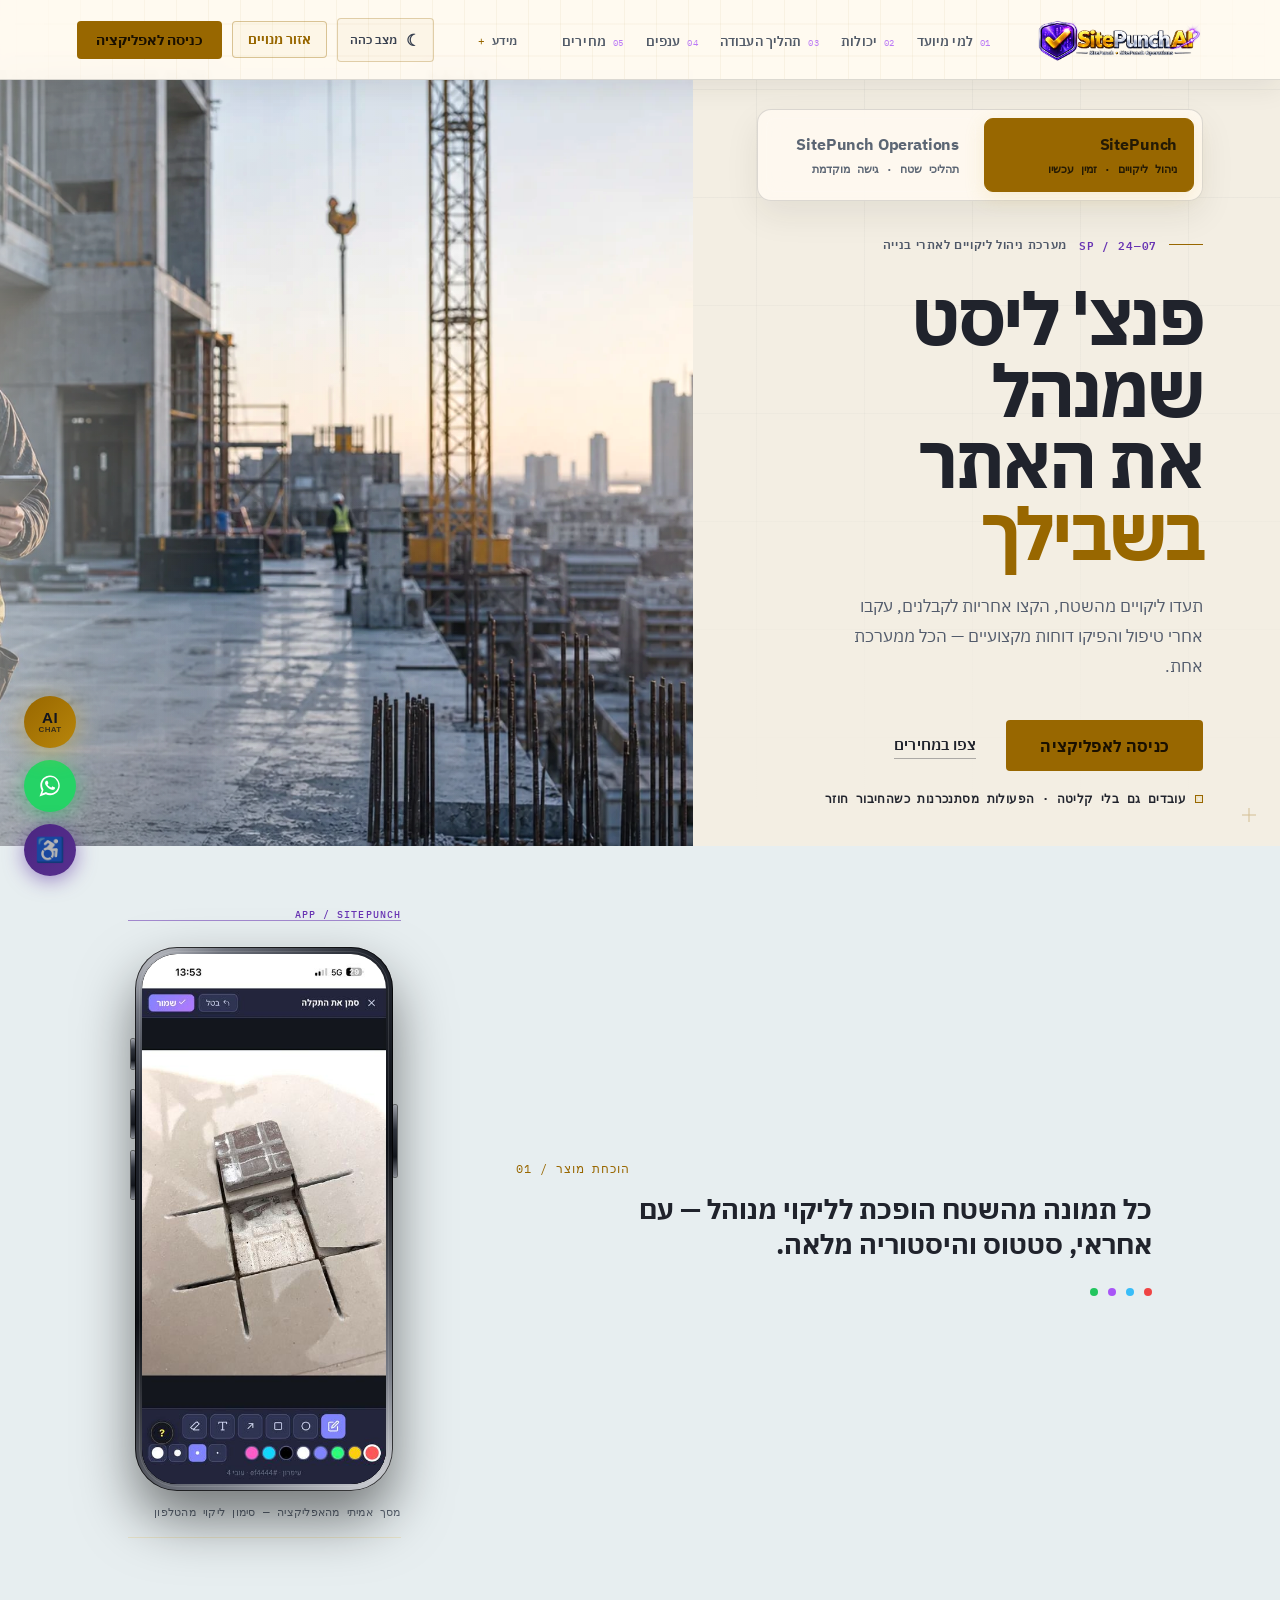
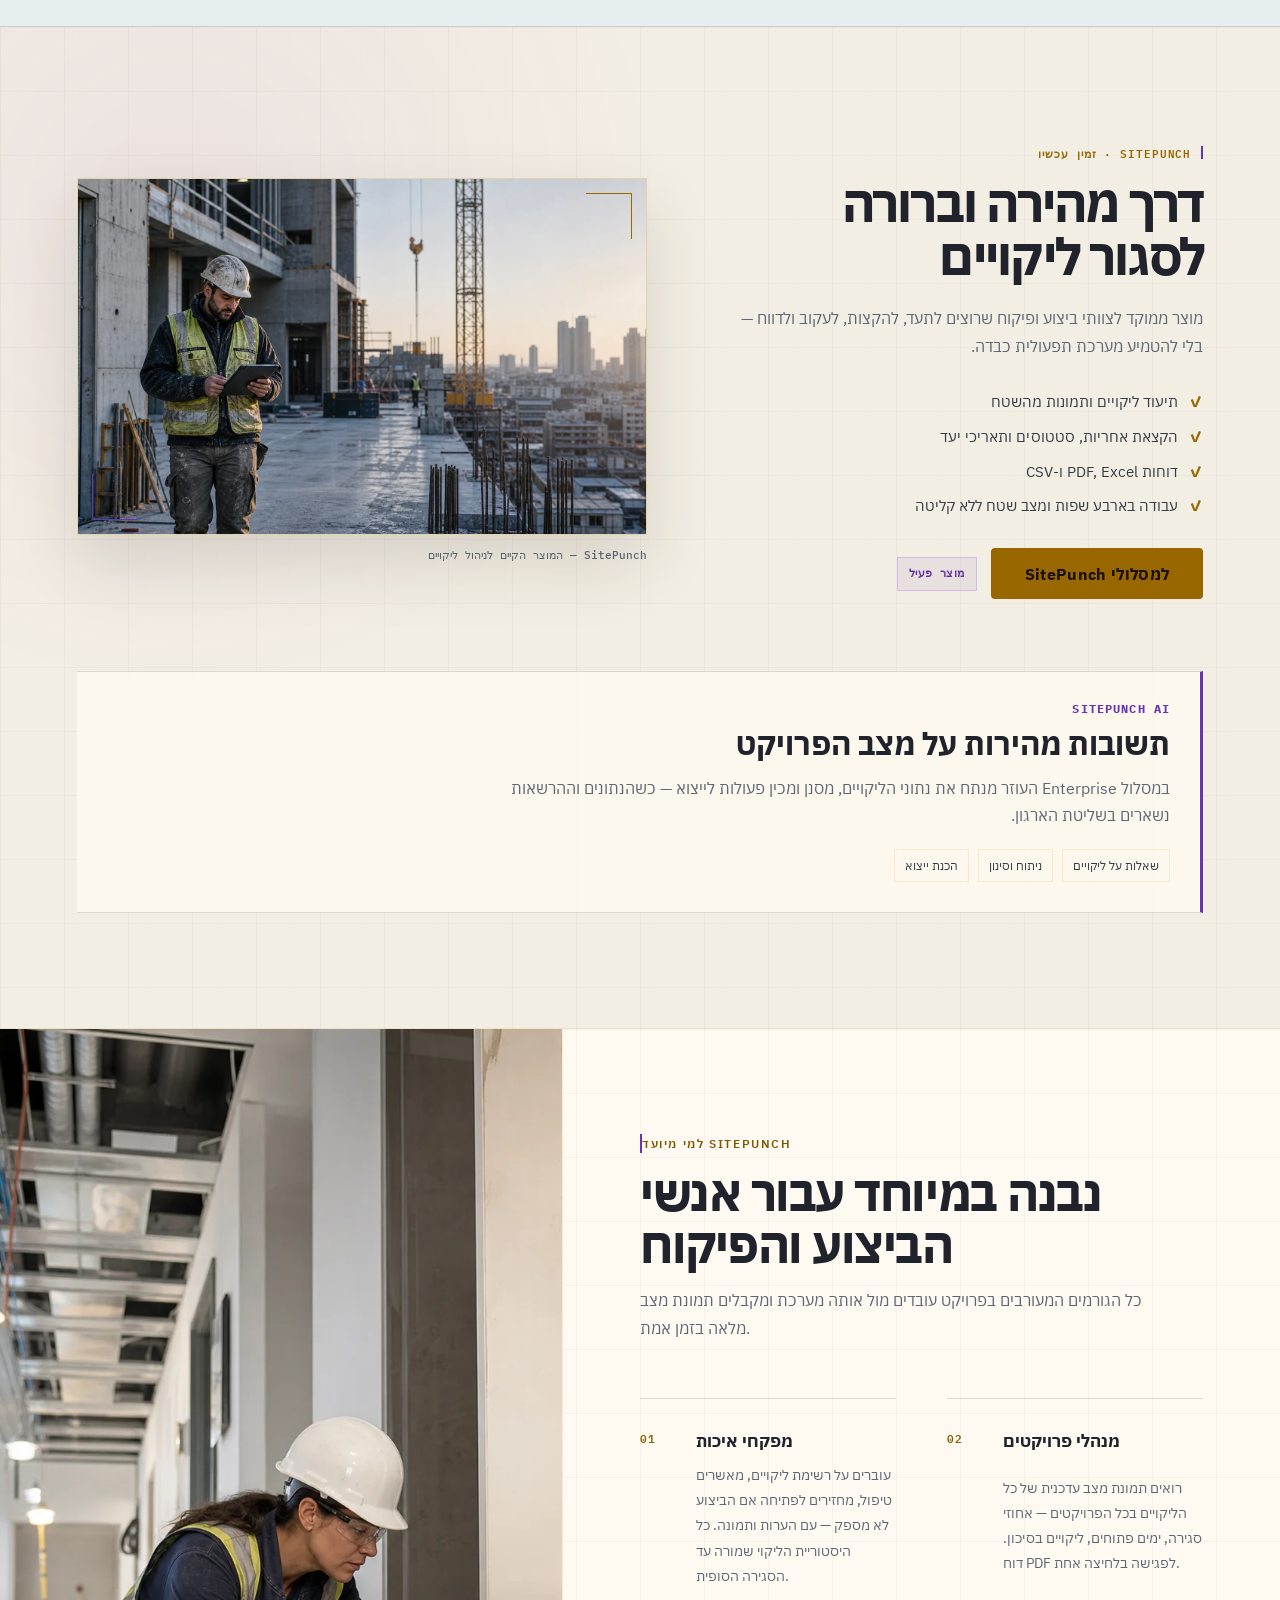
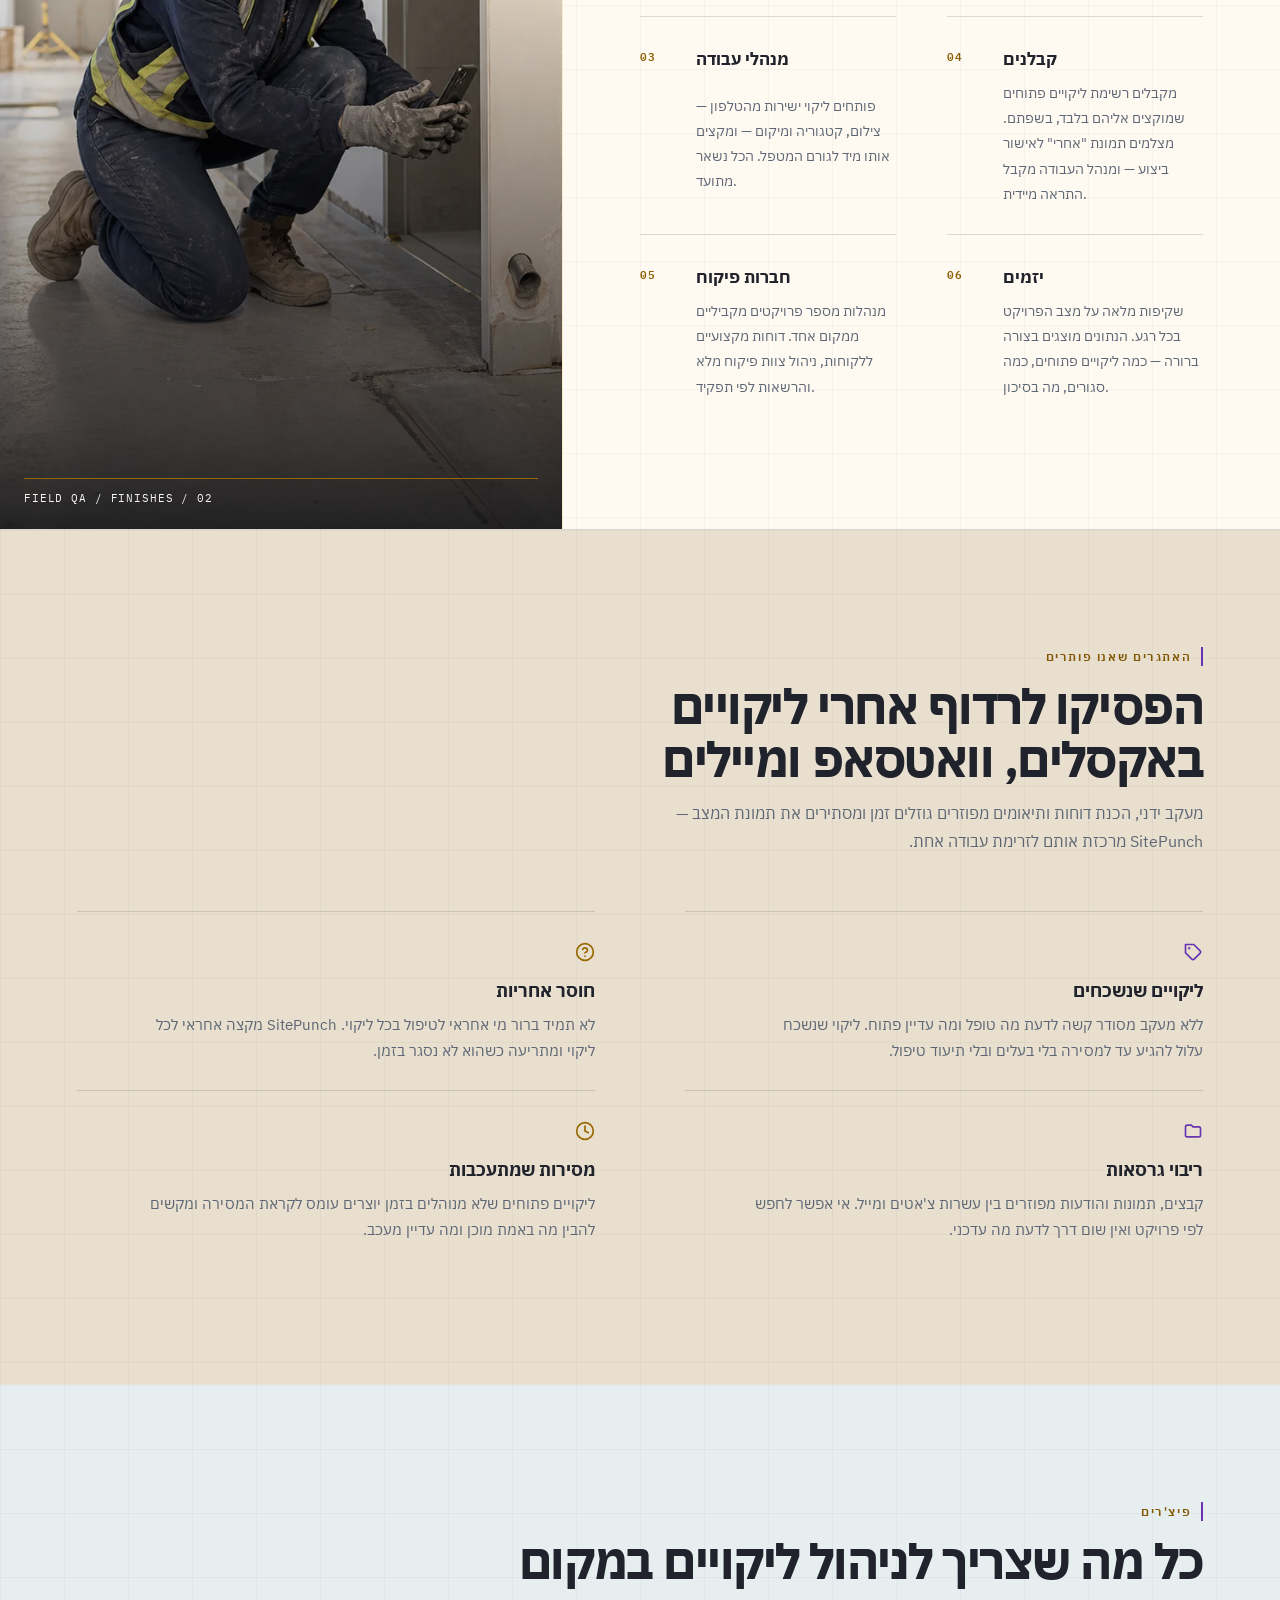
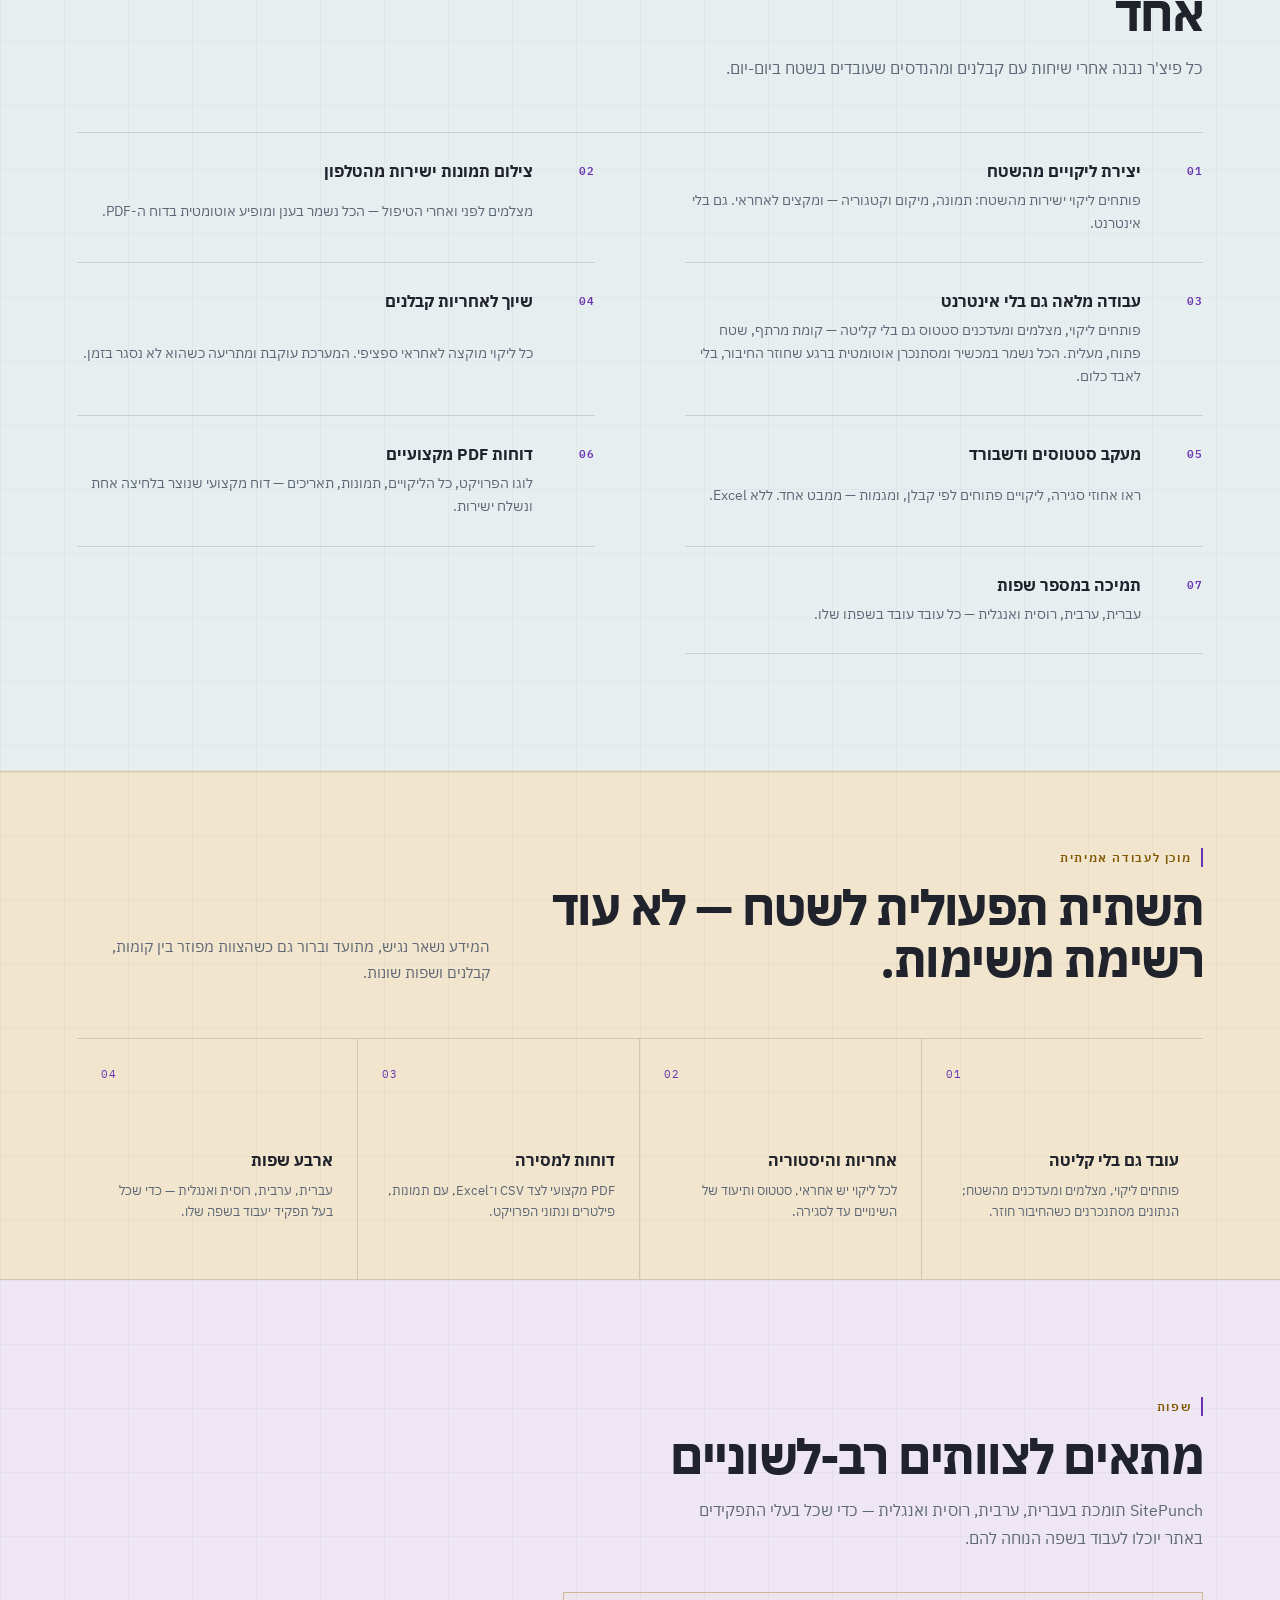
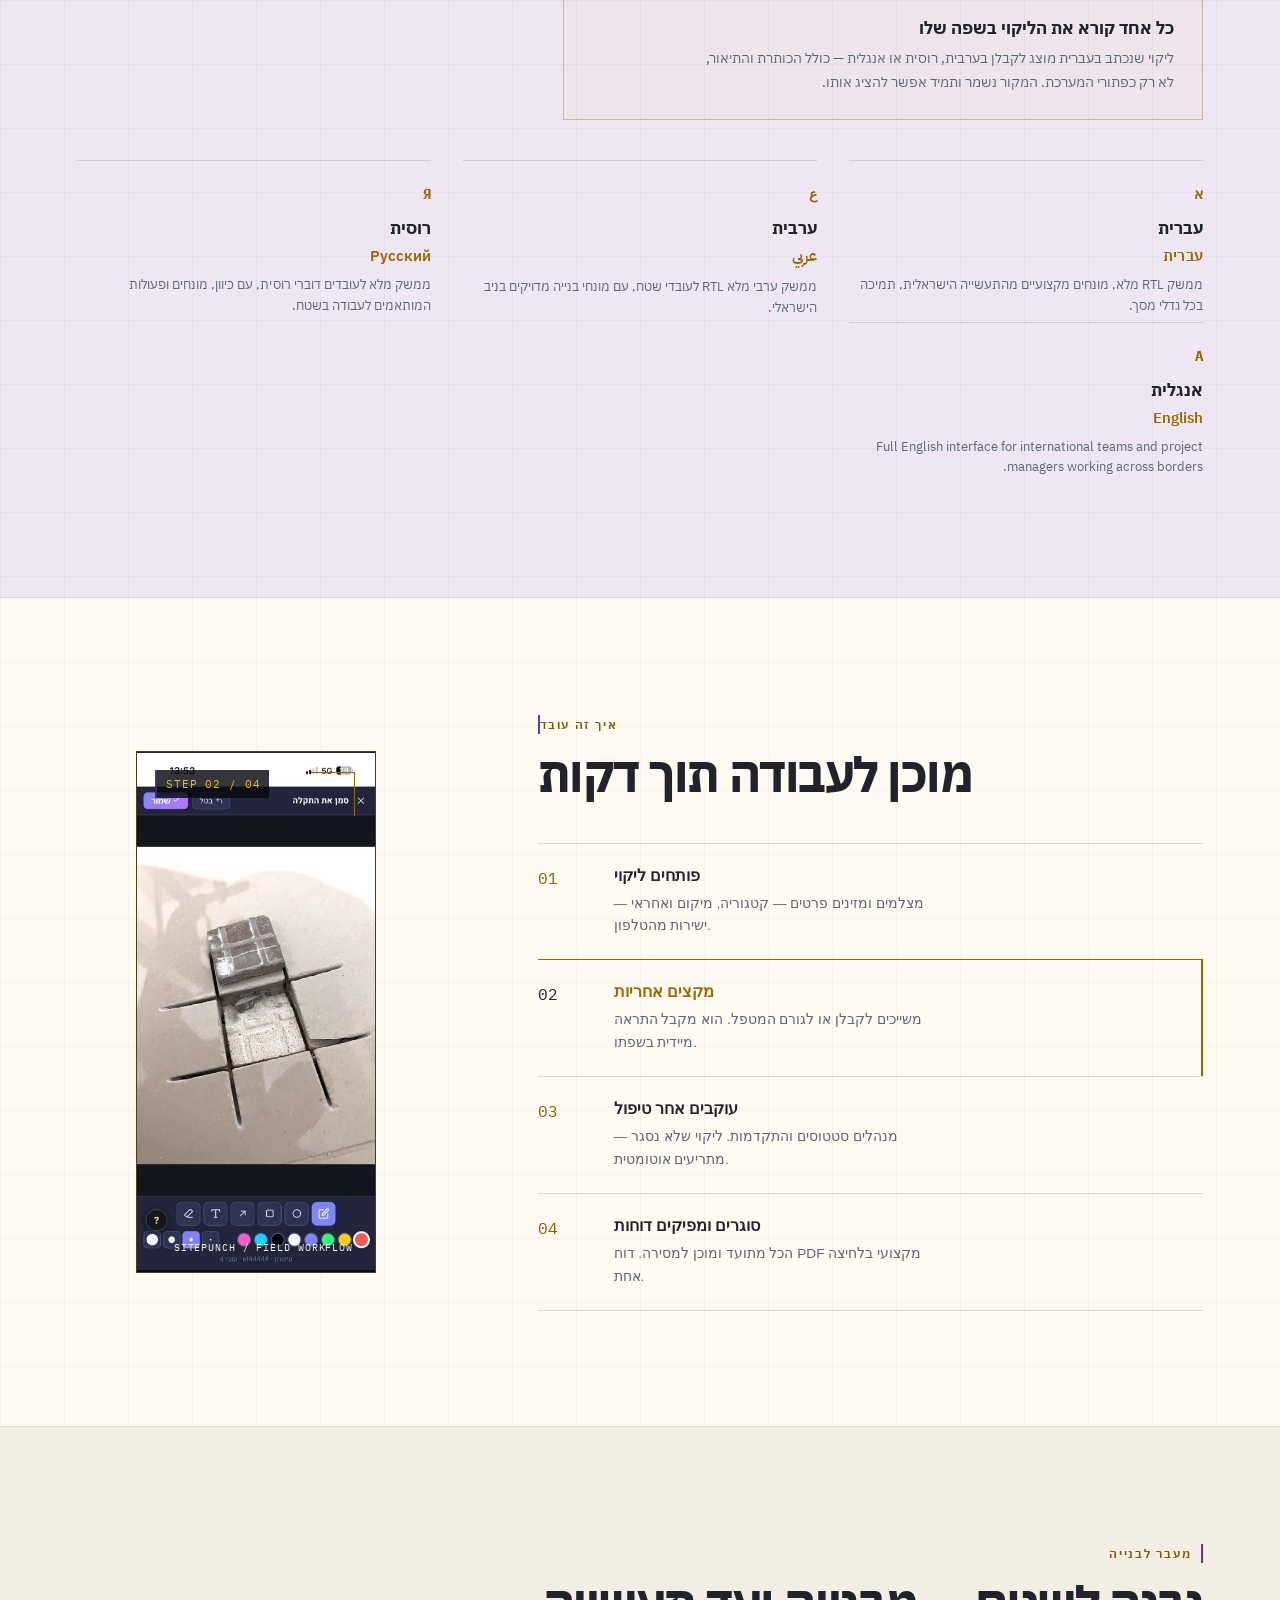
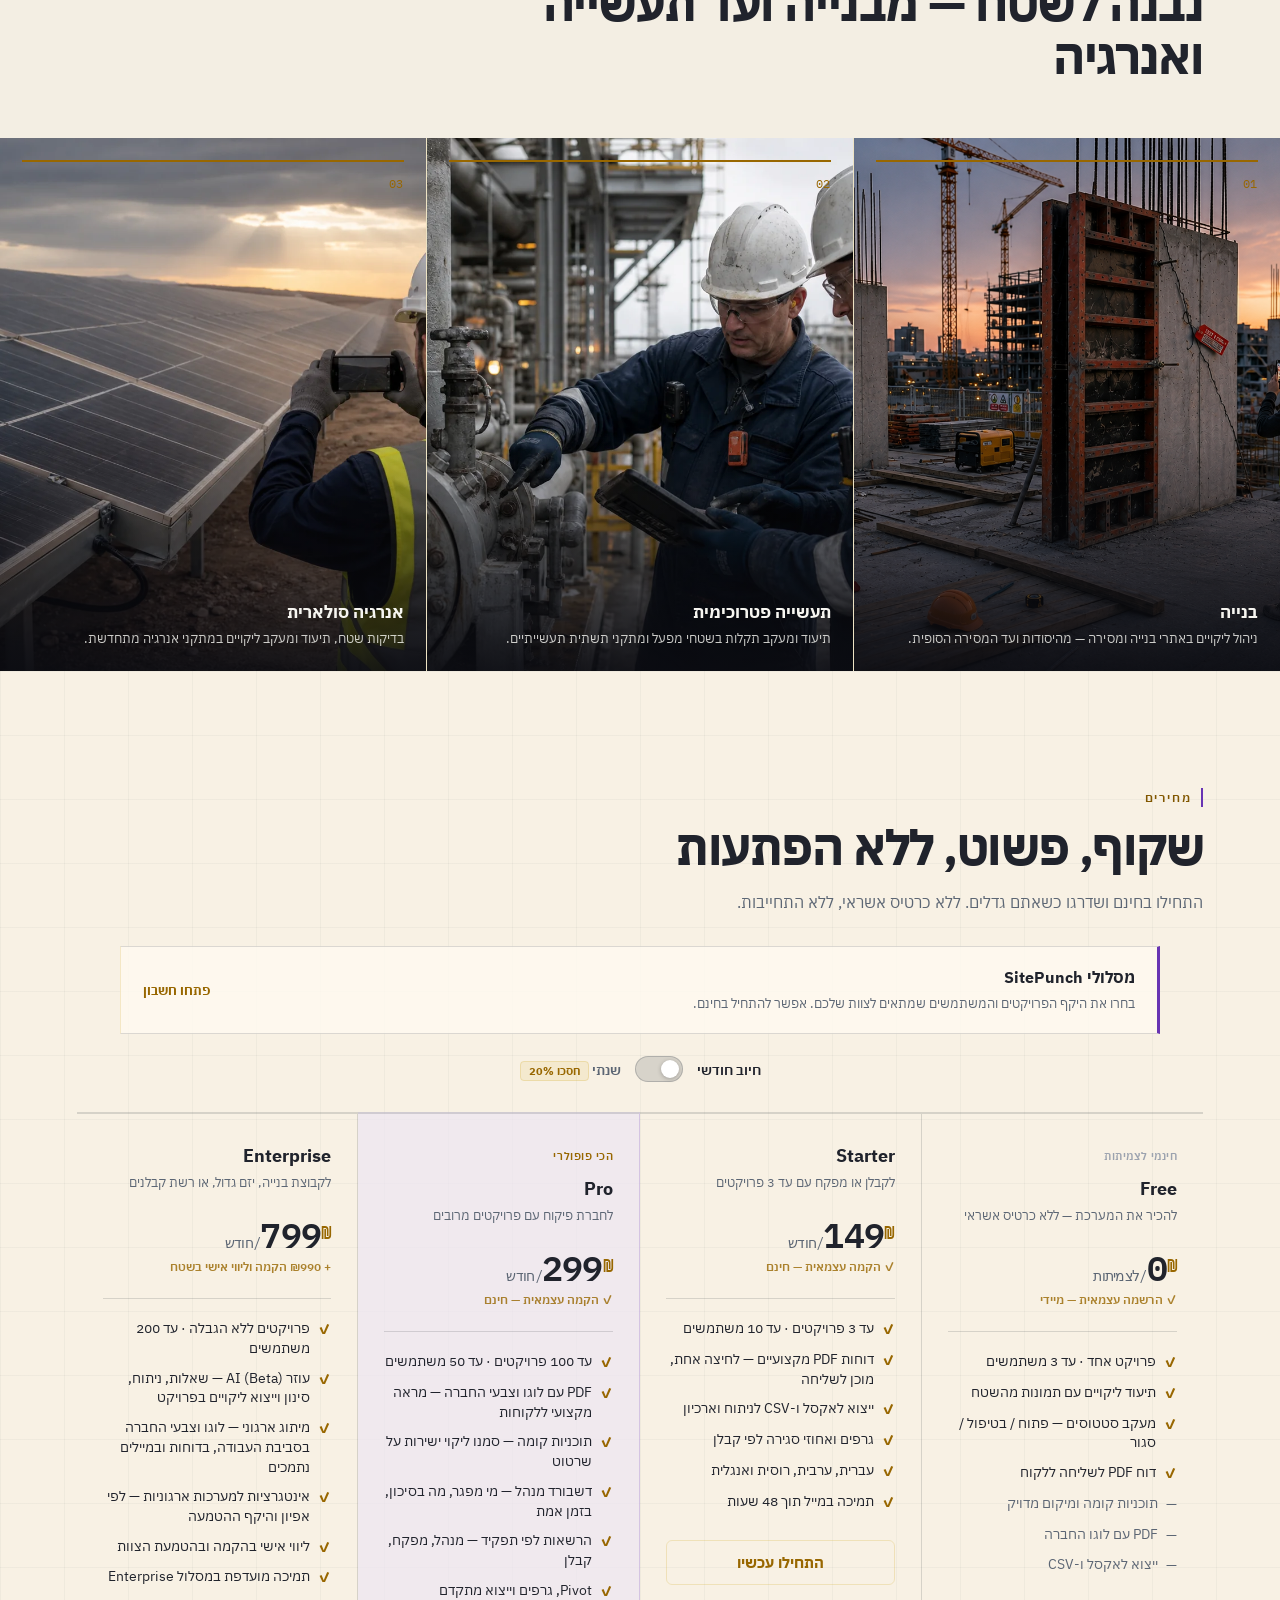
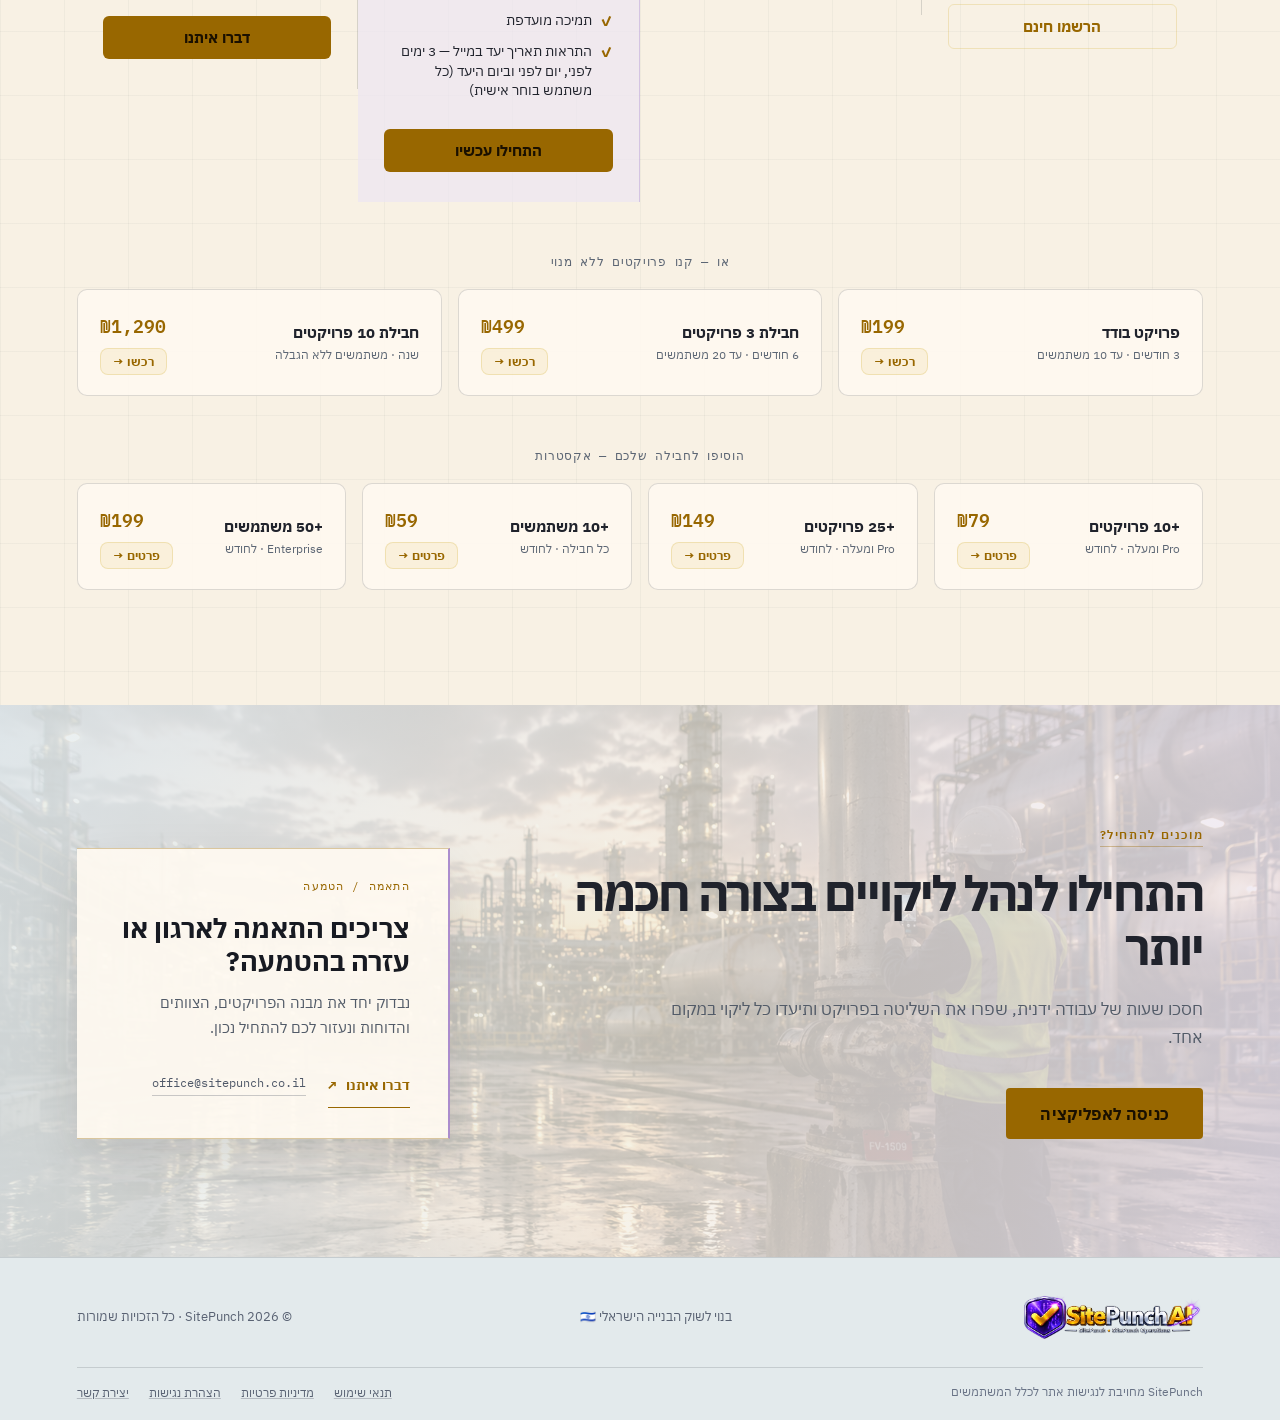
==== commit 17e18493: "fix(pricing): publish the approved SitePunch catalogue" ====
--- a/index.html
+++ b/index.html
@@ -483,6 +483,22 @@
   .pricing-product-actions { display: flex; align-items: center; gap: 10px; flex-wrap: wrap; }
   .pricing-product-link { color: var(--gold); font-weight: 700; font-size: .84rem; text-decoration: none; white-space: nowrap; }
   .pricing-product-switch { border: 0; background: transparent; color: var(--muted); text-decoration: underline; cursor: pointer; font: 600 .76rem var(--font-sans); }
+  .operations-pricing-card {
+    display: none; max-width: 1040px; margin: 18px auto 0; padding: 24px;
+    grid-template-columns: minmax(0,1fr) repeat(2,minmax(170px,.55fr)); gap: 18px; align-items: stretch;
+    border: 1px solid rgba(212,175,55,.28); background: linear-gradient(135deg,rgba(21,24,36,.94),rgba(39,22,63,.66));
+    text-align: start; box-shadow: 0 26px 70px rgba(0,0,0,.22);
+  }
+  #pricing[data-product="operations"] .operations-pricing-card { display: grid; }
+  .operations-pricing-copy { align-self: center; }
+  .operations-pricing-eyebrow { color: var(--gold); font: 700 .68rem/1.4 var(--font-mono); letter-spacing: .1em; text-transform: uppercase; }
+  .operations-pricing-copy p { margin-top: 8px; color: var(--muted); font-size: .8rem; line-height: 1.6; max-width: 48ch; }
+  .operations-price-option { padding: 18px; border: 1px solid rgba(255,255,255,.1); background: rgba(8,10,17,.48); }
+  .operations-price-option.is-primary { border-color: rgba(212,175,55,.42); }
+  .operations-price-label { color: var(--muted); font-size: .72rem; font-weight: 700; }
+  .operations-price-value { margin-top: 8px; color: var(--white); font-size: clamp(1.55rem,3vw,2.35rem); font-weight: 850; line-height: 1; }
+  .operations-price-period { margin-top: 7px; color: var(--muted); font-size: .74rem; }
+  .operations-price-saving { margin-top: 9px; color: var(--gold); font-size: .72rem; font-weight: 750; }
   #pricing[data-product="operations"] .pricing-toggle,
   #pricing[data-product="operations"] .pricing-grid,
   #pricing[data-product="operations"] .packs-title,
@@ -495,6 +511,8 @@
     .product-edition-title { max-width: 18ch; }
     .product-ai-panel { grid-template-columns: 1fr; }
     .pricing-product-context { grid-template-columns: 1fr; }
+    .operations-pricing-card { grid-template-columns: 1fr 1fr; }
+    .operations-pricing-copy { grid-column: 1 / -1; }
   }
   @media (max-width: 520px) {
     #products { padding-inline: 5vw; }
@@ -502,6 +520,8 @@
     .product-edition-actions .btn-gold-main { width: 100%; text-align: center; }
     .product-ai-panel { margin-top: 48px; padding: 22px 18px; }
     .pricing-product-actions { align-items: flex-start; flex-direction: column; }
+    .operations-pricing-card { grid-template-columns: 1fr; padding: 18px; }
+    .operations-pricing-copy { grid-column: auto; }
   }
 
   /* ── OPERATIONS ROUTE — a complete early-access story, not only a switched hero ── */
@@ -1563,6 +1583,9 @@
   html[data-theme="light"] .product-edition-frame { background: #e4ddd0; box-shadow: 0 28px 64px rgba(42,36,26,.14); }
   html[data-theme="light"] .product-ai-panel,
   html[data-theme="light"] .pricing-product-context { background: rgba(255,250,241,.82); border-block-color: var(--line); }
+  html[data-theme="light"] .operations-pricing-card { background: linear-gradient(135deg,rgba(255,250,241,.96),rgba(238,231,243,.82)); border-color: var(--gold-border); box-shadow: 0 22px 54px rgba(42,36,26,.1); }
+  html[data-theme="light"] .operations-price-option { background: rgba(255,255,255,.72); border-color: var(--line); }
+  html[data-theme="light"] .operations-price-option.is-primary { border-color: var(--gold-border); }
   html[data-theme="light"] .product-edition-badge { color: #63309e; background: rgba(104,52,179,.08); }
   html[data-theme="light"] #operations-platform,
   html[data-theme="light"] #operations-rollout { background: var(--ivory); }
@@ -2250,6 +2273,24 @@
     </div>
   </div>
 
+  <div class="operations-pricing-card reveal" id="operationsPricingCard" aria-label="SitePunch Operations pricing">
+    <div class="operations-pricing-copy">
+      <div class="operations-pricing-eyebrow" id="operationsPricingEyebrow">מחירון Operations</div>
+      <p id="operationsPricingNote">מחיר המוצר קבוע ושקוף. אפיון, הטמעה ושירותים מותאמים מתומחרים בנפרד רק כשנדרשים.</p>
+    </div>
+    <div class="operations-price-option is-primary">
+      <div class="operations-price-label" id="operationsMonthlyLabel">חודשי</div>
+      <div class="operations-price-value"><span>₪</span><span id="operationsMonthlyPrice">1,590</span></div>
+      <div class="operations-price-period" id="operationsMonthlyPeriod">לחודש</div>
+    </div>
+    <div class="operations-price-option">
+      <div class="operations-price-label" id="operationsAnnualLabel">שנתי</div>
+      <div class="operations-price-value"><span>₪</span><span id="operationsAnnualPrice">15,264</span></div>
+      <div class="operations-price-period" id="operationsAnnualPeriod">לשנה · שווה ערך ל־₪1,272 לחודש</div>
+      <div class="operations-price-saving" id="operationsAnnualSaving">חיסכון שנתי של ₪3,816</div>
+    </div>
+  </div>
+
   <div class="pricing-toggle reveal">
     <span class="toggle-label active" id="monthlyLabel">חיוב חודשי</span>
     <div class="toggle-switch" id="billingToggle" onclick="toggleBilling()">
@@ -2300,7 +2341,7 @@
       <div class="plan-badge">הכי פופולרי</div>
       <div class="plan-name">Pro</div>
       <div class="plan-desc">לחברת פיקוח עם פרויקטים מרובים</div>
-      <div class="plan-price"><span class="currency">₪</span><span id="proPrice">349</span><span class="period">/חודש</span></div>
+      <div class="plan-price"><span class="currency">₪</span><span id="proPrice">299</span><span class="period">/חודש</span></div>
       <div class="plan-onboard">✓ הקמה עצמאית — חינם</div>
       <hr class="plan-divider">
       <ul class="plan-features">
@@ -2319,7 +2360,7 @@
     <div class="pricing-card">
       <div class="plan-name">Enterprise</div>
       <div class="plan-desc">לקבוצת בנייה, יזם גדול, או רשת קבלנים</div>
-      <div class="plan-price"><span class="currency">₪</span><span id="entPrice">890</span><span class="period">/חודש</span></div>
+      <div class="plan-price"><span class="currency">₪</span><span id="entPrice">799</span><span class="period">/חודש</span></div>
       <div class="plan-onboard">+ ₪990 הקמה וליווי אישי בשטח</div>
       <hr class="plan-divider">
       <ul class="plan-features">
@@ -2891,14 +2932,16 @@
 const KB = [
   { keys: ['מי אתה','מי את','מה אתה','who are you','what are you','sitepunch ai'],
     ans: 'אני העוזר הדיגיטלי של SitePunch. אני כאן כדי לעזור בשאלות על המערכת, תמחור, פיצ׳רים והטמעה.' },
+  { keys: ['operations','אופריישנס','מערכת תפעול','quality control','field execution','project management','safety','hse','ptp','toolbox'],
+    ans: '🏗️ <b>SitePunch Operations</b> הוא מוצר נפרד בגישה מוקדמת לניהול איכות, ביצוע בשטח, ניהול פרויקט ובטיחות/HSE. מחיר המחירון הוא <b>₪1,590 לחודש</b> או <b>₪15,264 לשנה</b>; אפיון, הטמעה ושירותים מותאמים נקבעים בנפרד רק לפי הצורך.' },
   { keys: ['מחיר','עולה','עלות','כמה','תשלום','תוכנית','תכנית','מנוי','starter','pro','enterprise','חינם','ניסיון'],
-    ans: '💰 SitePunch מציעה שלוש תוכניות: <b>Starter ₪149/חודש</b> (עד 3 פרויקטים, 10 משתמשים), <b>Pro ₪349/חודש</b> (עד 100 פרויקטים, 50 משתמשים, כולל התראות תאריך יעד במייל), ו-<b>Enterprise ₪890/חודש</b> (פרויקטים ללא הגבלה, עד 200 משתמשים, עוזר AI (Beta), מיתוג ארגוני ואינטגרציות לפי אפיון). אפשר גם לרכוש פרויקט בודד ב-₪199 ללא מנוי חודשי, או חבילות אקסטרה לפרויקטים ומשתמשים נוספים.' },
+    ans: '💰 מסלולי SitePunch: <b>Starter ₪149/חודש</b>, <b>Pro ₪299/חודש</b> ו-<b>Enterprise ₪799/חודש</b>. בחיוב שנתי: ₪1,428, ₪2,868 ו-₪7,668 בהתאמה. SitePunch Operations הוא מוצר נפרד במחיר ₪1,590 לחודש או ₪15,264 לשנה.' },
   { keys: ['להתחיל','מתחיל','הטמעה','onboarding','הקמה','כמה זמן','מהיר','מורכב','קשה','פשוט'],
     ans: '🚀 הטמעה ב-SitePunch לוקחת פחות מ-30 דקות: פותחים פרויקט, מגדירים צוות, ומתחילים לתעד. ב-Starter ו-Pro ההקמה היא עצמאית וחינמית. ב-Enterprise יש ליווי אישי כולל הדרכת צוות בשטח.' },
   { keys: ['אינטרנט','offline','אופליין','4g','קישור','חיבור','רשת','גרוע','שטח','בלי נט'],
     ans: '📡 SitePunch תומכת בעבודה גם בלי אינטרנט: פותחים ליקוי, מצלמים ומעדכנים סטטוס. הפעולות נשמרות במכשיר ומסתנכרנות כשהחיבור חוזר והאפליקציה פתוחה; בזמן ההמתנה מוצג סימון סנכרון.' },
   { keys: ['תרגום','מתרגם','לתרגם','תרגם','תורגם','translate','translation'],
-    ans: '🌐 הכותרת והתיאור של ליקוי — לא רק כפתורי הממשק — מתורגמים אוטומטית בין עברית, אנגלית, רוסית וערבית, כשפותחים את הליקוי בשפת ממשק שונה משפת הכתיבה שלו. הטקסט המקורי תמיד נשמר וניתן להציג אותו.' },
+    ans: '🌐 התפריטים והמסכים זמינים בעברית, אנגלית, רוסית וערבית. תרגום אוטומטי של כותרת ותיאור זמין רק לליקויים במסלול SitePunch Enterprise; התוכן ב-Operations אינו מתורגם אוטומטית.' },
   { keys: ['שפה','שפות','עברית','ערבית','רוסית','ערבי','רוסי','עובד זר','לועזי'],
     ans: '🌍 SitePunch תומכת ב-<b>עברית, ערבית, רוסית ואנגלית</b> — כולל ממשק RTL מלא לערבית. כל עובד רואה את המערכת בשפתו שלו.' },
   { keys: ['תמונה','תמונות','מצלמה','תיעוד','לצלם','צילום','קובץ','מדיה'],
@@ -2916,7 +2959,7 @@
   { keys: ['אפליקציה','מובייל','אנדרואיד','אייפון','ios','iphone','טלפון','נייד','pwa','להוריד'],
     ans: '📱 SitePunch היא PWA — אפליקציית ווב מתקדמת שנפתחת בדפדפן ונראית כמו אפליקציה מקומית. אפשר להוסיף לשולחן העבודה ב-Android ו-iOS.' },
   { keys: ['אינטגרציה','חיבור','api','whatsapp','ווצאפ','אקסל','crm','erp','מערכת אחרת'],
-    ans: '🔗 ב-Enterprise אפשר להטמיע אינטגרציות למערכות ארגוניות (כגון CRM/ERP) לפי אפיון והיקף ההטמעה הספציפי לכם. בשאר התוכניות — ייצוא ל-PDF ולאקסל/CSV.' },
+    ans: '🔗 ב-Enterprise אפשר לאפיין אינטגרציות ארגוניות לפי צורך; זו אינה ספריית חיבורים מוכנים מהמדף. חיבור עדכוני WhatsApp נמצא בהכנה ואינו שירות פעיל כרגע. בשאר המסלולים זמינים דוחות PDF וייצוא Excel/CSV בהתאם למסלול.' },
   { keys: ['קטגוריה','קטגוריות','סוג','ריצוף','חשמל','אינסטלציה','גבס','צבע','בנייה'],
     ans: '🏗️ הקטגוריות מוגדרות מראש (ריצוף, גבס, חשמל, אינסטלציה, איטום, צבע, צנרת ועוד) ואפשר להוסיף קטגוריות מותאמות לפרויקט.' },
   { keys: ['גיבוי','backup','לאבד','מחק','שחזור','היסטוריה','ארכיון'],
@@ -2958,11 +3001,11 @@
   { keys: ['בניין','כמה בניינים','בניה רבת','מגדל','קומפלקס','שכונה'],
     ans: '🏢 פרויקט אחד יכול לכלול כמה בניינים עם היררכיה של בניין → קומה → יחידה. מתאים לפרויקטים של עשרות עד מאות יחידות.' },
   { keys: ['חשבונית','מס','חשבון','receipt','ע.מ','עוסק'],
-    ans: '🧾 כל לקוח מקבל חשבונית מס ישראלית לכל חיוב — מתאים לניכוי מס עסקי.' },
+    ans: '🧾 החיוב והפעלת המסלול מטופלים כרגע בתהליך מסחרי ידני. לפרטי מסמכי חיוב והתאמה לעסק פנו ל-office@sitepunch.co.il — אין כרגע סליקה או הפקת מסמך אוטומטית מתוך האתר.' },
   { keys: ['הבדל','starter לעומת','pro לעומת','איזו תוכנית','מה מתאים','להשוות'],
     ans: '🤔 <b>Starter</b> — לקבלן קטן עם 1–3 פרויקטים, עד 10 אנשים. <b>Pro</b> — לחברה עם עד 100 פרויקטים, עד 50 משתמשים, כולל התראות תאריך יעד במייל. <b>Enterprise</b> — לקבוצות גדולות, פרויקטים ללא הגבלה, עד 200 משתמשים, עוזר AI (Beta), מיתוג ארגוני, אינטגרציות לפי אפיון וליווי אישי. בכל חבילה אפשר להוסיף פרויקטים ומשתמשים כחבילות אקסטרה.' },
   { keys: ['לחשב','עלות כוללת','roi','כדאיות','השקעה','להחזיר'],
-    ans: '💡 חיסכון 4 שעות × ₪150 לשעה = ₪600 לשבוע = <b>₪2,400 לחודש</b>. עלות Pro: ₪349. ההשקעה מוחזרת בפחות משבוע.' },
+    ans: '💡 חיסכון 4 שעות × ₪150 לשעה = ₪600 לשבוע = <b>₪2,400 לחודש</b>. עלות Pro: ₪299. ההשקעה מוחזרת בפחות משבוע.' },
   { keys: [],
     ans: '🤖 שאלה מעניינת! שלחו מייל ל-<b>office@sitepunch.co.il</b> ונחזור אליכם תוך יום עסקים.' }
 ];
@@ -3111,10 +3154,10 @@
 
 <script>
 let isAnnual = false;
-const PRICES = { starter: { monthly: 149, annual: 119 }, pro: { monthly: 349, annual: 279 }, ent: { monthly: 890, annual: 712 } };
+const PRICES = { starter: { monthly: 149, annual: 119 }, pro: { monthly: 299, annual: 239 }, ent: { monthly: 799, annual: 639 } };
 const PLANS = {
   starter: { name: 'Starter', monthlyPrice: '₪149/חודש', annualPrice: '₪119/חודש (חיוב שנתי ₪1,428)', type: 'subscription' },
-  pro:     { name: 'Pro',     monthlyPrice: '₪349/חודש', annualPrice: '₪279/חודש (חיוב שנתי ₪3,348)', type: 'subscription' },
+  pro:     { name: 'Pro',     monthlyPrice: '₪299/חודש', annualPrice: '₪239/חודש (חיוב שנתי ₪2,868)', type: 'subscription' },
   pack1:   { name: 'פרויקט בודד',        monthlyPrice: '₪199 חד-פעמי', annualPrice: '₪199 חד-פעמי', type: 'onetime', months: 3 },
   pack3:   { name: 'חבילת 3 פרויקטים',  monthlyPrice: '₪499 חד-פעמי', annualPrice: '₪499 חד-פעמי', type: 'onetime', months: 6 },
   pack10:  { name: 'חבילת 10 פרויקטים', monthlyPrice: '₪1,290 חד-פעמי', annualPrice: '₪1,290 חד-פעמי', type: 'onetime', months: 12 },
@@ -3771,8 +3814,8 @@
       aiText: 'בגישה מוקדמת אפשר להעלות PDF, CSV או TXT עד 4MB ולקבל טיוטת צ\'קליסט ניתנת לעריכה. אדם בארגון בודק, מתקן ומאשר לפני פרסום — ה-AI אינו חותם ואינו מחליף אישור מקצועי.',
       aiFeatures: ['PDF, CSV או TXT · עד 4MB', 'טיוטת שדות וצ\'קליסט', 'בדיקה אנושית לפני פרסום'], aiVisual: true,
       aiImageAlt: 'המחשה של יצירת טיוטת צ\'קליסט מקובץ באמצעות AI',
-      pricingTitle: 'Operations הוא מוצר ארגוני נפרד — מעל 1,500 ₪ לחודש',
-      pricingText: 'המחיר הסופי נקבע לפי מספר אתרים, משתמשים, תהליכים ותבניות, והיקף האפיון וההטמעה. מסלולי SitePunch, לרבות Enterprise, אינם כוללים את שכבת Operations.',
+      pricingTitle: 'SitePunch Operations — 1,590 ₪ לחודש או 15,264 ₪ לשנה',
+      pricingText: 'Operations הוא מוצר נפרד ממסלולי SitePunch. מחיר המוצר שקוף; אפיון, הטמעה ושירותים מותאמים נקבעים בנפרד רק לפי הצורך.',
       pricingCta: 'קבלו הצעת אפיון', pricingCtaHref: 'mailto:office@sitepunch.co.il?subject=SitePunch%20Operations%20-%20Pricing', showPunchPricing: false,
       showPunchPricingLabel: 'הציגו מחירי SitePunch'
     }
@@ -3817,7 +3860,7 @@
       aiText: 'In Early Access, upload a PDF, CSV or TXT file up to 4 MB to generate an editable checklist draft. A person reviews, edits and approves it before publishing; AI never signs or replaces professional approval.',
       aiFeatures: ['PDF, CSV or TXT · up to 4 MB', 'Field and checklist draft', 'Human review before publishing'], aiVisual: true,
       aiImageAlt: 'AI-assisted checklist draft generated from an uploaded document',
-      pricingTitle: 'Operations is a separate enterprise product — above ₪1,500/month', pricingText: 'Final pricing depends on sites, users, workflows, templates and onboarding. SitePunch plans, including Enterprise, do not include Operations.',
+      pricingTitle: 'SitePunch Operations — ₪1,590/month or ₪15,264/year', pricingText: 'Operations is separate from SitePunch plans. The product price is transparent; onboarding, implementation, and tailored services are scoped separately only when needed.',
       pricingCta: 'Request a scoped proposal', pricingCtaHref: 'mailto:office@sitepunch.co.il?subject=SitePunch%20Operations%20-%20Pricing', showPunchPricing: false, showPunchPricingLabel: 'Show SitePunch pricing'
     }
   },
@@ -3848,7 +3891,7 @@
       cta: 'Присоединиться к запуску', ctaHref: 'mailto:office@sitepunch.co.il?subject=SitePunch%20Operations%20-%20Early%20Access', badge: 'Early Access', image: 'assets/sitepunch-operations-workflows-v1.jpg', imageAlt: 'Рабочий процесс SitePunch Operations на планшете и телефоне', caption: 'Единый процесс: от фиксации на площадке до согласования и управленческой аналитики',
       aiTitle: 'Из документа в редактируемый черновик процесса', aiText: 'В раннем доступе можно загрузить PDF, CSV или TXT размером до 4 МБ и получить редактируемый черновик чек-листа. Человек проверяет и утверждает его до публикации; AI не подписывает и не заменяет специалиста.', aiFeatures: ['PDF, CSV или TXT · до 4 МБ', 'Черновик полей и чек-листа', 'Проверка человеком'], aiVisual: true,
       aiImageAlt: 'Создание черновика чек-листа из загруженного документа с помощью AI',
-      pricingTitle: 'Operations — отдельный корпоративный продукт, более ₪1 500 в месяц', pricingText: 'Итоговая цена зависит от площадок, пользователей, процессов, шаблонов и внедрения. Тарифы SitePunch, включая Enterprise, не включают Operations.', pricingCta: 'Запросить предложение', pricingCtaHref: 'mailto:office@sitepunch.co.il?subject=SitePunch%20Operations%20-%20Pricing', showPunchPricing: false, showPunchPricingLabel: 'Показать цены SitePunch'
+      pricingTitle: 'SitePunch Operations — ₪1 590 в месяц или ₪15 264 в год', pricingText: 'Operations — отдельный продукт, не входящий в тарифы SitePunch. Цена продукта прозрачна; запуск, внедрение и индивидуальные услуги оцениваются отдельно только при необходимости.', pricingCta: 'Запросить предложение', pricingCtaHref: 'mailto:office@sitepunch.co.il?subject=SitePunch%20Operations%20-%20Pricing', showPunchPricing: false, showPunchPricingLabel: 'Показать цены SitePunch'
     }
   },
   ar: {
@@ -3876,9 +3919,17 @@
       cta: 'الانضمام إلى برنامج الإطلاق', ctaHref: 'mailto:office@sitepunch.co.il?subject=SitePunch%20Operations%20-%20Early%20Access', badge: 'Early Access', image: 'assets/sitepunch-operations-workflows-v1.jpg', imageAlt: 'سير عمل SitePunch Operations على جهاز لوحي وهاتف', caption: 'سير واحد من التوثيق الميداني إلى الاعتماد والرؤية الإدارية',
       aiTitle: 'من مستند قائم إلى مسودة عملية قابلة للتحرير', aiText: 'في الوصول المبكر يمكن رفع ملف PDF أو CSV أو TXT حتى 4 ميغابايت وإنشاء مسودة قائمة فحص قابلة للتحرير. يراجعها شخص ويعدلها ويعتمدها قبل النشر؛ الذكاء الاصطناعي لا يوقّع ولا يستبدل الاعتماد المهني.', aiFeatures: ['PDF أو CSV أو TXT · حتى 4 ميغابايت', 'مسودة الحقول والقائمة', 'مراجعة بشرية قبل النشر'], aiVisual: true,
       aiImageAlt: 'إنشاء مسودة قائمة فحص من مستند مرفوع بمساعدة الذكاء الاصطناعي',
-      pricingTitle: 'Operations منتج مؤسسي منفصل — أكثر من ₪1,500 شهرياً', pricingText: 'يتحدد السعر النهائي وفق المواقع والمستخدمين والعمليات والقوالب ونطاق التنفيذ. خطط SitePunch، بما فيها Enterprise، لا تشمل Operations.', pricingCta: 'طلب عرض محدد', pricingCtaHref: 'mailto:office@sitepunch.co.il?subject=SitePunch%20Operations%20-%20Pricing', showPunchPricing: false, showPunchPricingLabel: 'عرض أسعار SitePunch'
+      pricingTitle: 'SitePunch Operations — ₪1,590 شهرياً أو ₪15,264 سنوياً', pricingText: 'Operations منتج منفصل عن خطط SitePunch. سعر المنتج واضح؛ ويُسعّر الإعداد والتنفيذ والخدمات المخصصة بشكل منفصل عند الحاجة فقط.', pricingCta: 'طلب عرض محدد', pricingCtaHref: 'mailto:office@sitepunch.co.il?subject=SitePunch%20Operations%20-%20Pricing', showPunchPricing: false, showPunchPricingLabel: 'عرض أسعار SitePunch'
     }
   }
+};
+
+const OPERATIONS_PRICING = Object.freeze({ monthly: 1590, annual: 15264, monthlyEquivalent: 1272, annualSavings: 3816 });
+const OPERATIONS_PRICING_COPY = {
+  he: { eyebrow: 'מחירון Operations', note: 'מחיר המוצר קבוע ושקוף. אפיון, הטמעה ושירותים מותאמים מתומחרים בנפרד רק כשנדרשים.', monthly: 'חודשי', monthlyPeriod: 'לחודש', annual: 'שנתי', annualPeriod: 'לשנה · שווה ערך ל־₪{amount} לחודש', saving: 'חיסכון שנתי של ₪{amount}' },
+  en: { eyebrow: 'Operations pricing', note: 'The product price is fixed and transparent. Onboarding, implementation, and tailored services are priced separately only when required.', monthly: 'Monthly', monthlyPeriod: 'per month', annual: 'Annual', annualPeriod: 'per year · equivalent to ₪{amount}/month', saving: 'Save ₪{amount} per year' },
+  ru: { eyebrow: 'Тариф Operations', note: 'Цена продукта фиксирована и прозрачна. Запуск, внедрение и индивидуальные услуги оплачиваются отдельно только при необходимости.', monthly: 'Ежемесячно', monthlyPeriod: 'в месяц', annual: 'Ежегодно', annualPeriod: 'в год · эквивалент ₪{amount} в месяц', saving: 'Экономия ₪{amount} в год' },
+  ar: { eyebrow: 'أسعار Operations', note: 'سعر المنتج ثابت وواضح. يتم تسعير الإعداد والتنفيذ والخدمات المخصصة بشكل منفصل عند الحاجة فقط.', monthly: 'شهري', monthlyPeriod: 'شهرياً', annual: 'سنوي', annualPeriod: 'سنوياً · ما يعادل ₪{amount} شهرياً', saving: 'وفّر ₪{amount} سنوياً' }
 };
 
 const OPERATIONS_ROUTE_COPY = {
@@ -4124,6 +4175,7 @@
   const copy = languageCopy[currentProductEdition] || languageCopy.punch;
   const standardCopy = TRANSLATIONS[currentLang] || TRANSLATIONS.he;
   const operationsCopy = OPERATIONS_ROUTE_COPY[currentLang] || OPERATIONS_ROUTE_COPY.he;
+  const operationsPricingCopy = OPERATIONS_PRICING_COPY[currentLang] || OPERATIONS_PRICING_COPY.he;
   const isOperations = currentProductEdition === 'operations';
   const setText = (id, value) => {
     const element = document.getElementById(id);
@@ -4262,6 +4314,16 @@
     pricingSwitch.textContent = copy.showPunchPricingLabel;
     pricingSwitch.hidden = Boolean(copy.showPunchPricing);
   }
+  const formatOperationsPrice = value => Number(value).toLocaleString('en-US');
+  setText('operationsPricingEyebrow', operationsPricingCopy.eyebrow);
+  setText('operationsPricingNote', operationsPricingCopy.note);
+  setText('operationsMonthlyLabel', operationsPricingCopy.monthly);
+  setText('operationsMonthlyPrice', formatOperationsPrice(OPERATIONS_PRICING.monthly));
+  setText('operationsMonthlyPeriod', operationsPricingCopy.monthlyPeriod);
+  setText('operationsAnnualLabel', operationsPricingCopy.annual);
+  setText('operationsAnnualPrice', formatOperationsPrice(OPERATIONS_PRICING.annual));
+  setText('operationsAnnualPeriod', operationsPricingCopy.annualPeriod.replace('{amount}', formatOperationsPrice(OPERATIONS_PRICING.monthlyEquivalent)));
+  setText('operationsAnnualSaving', operationsPricingCopy.saving.replace('{amount}', formatOperationsPrice(OPERATIONS_PRICING.annualSavings)));
 
   const closingCta = document.getElementById('cta');
   if (closingCta) {
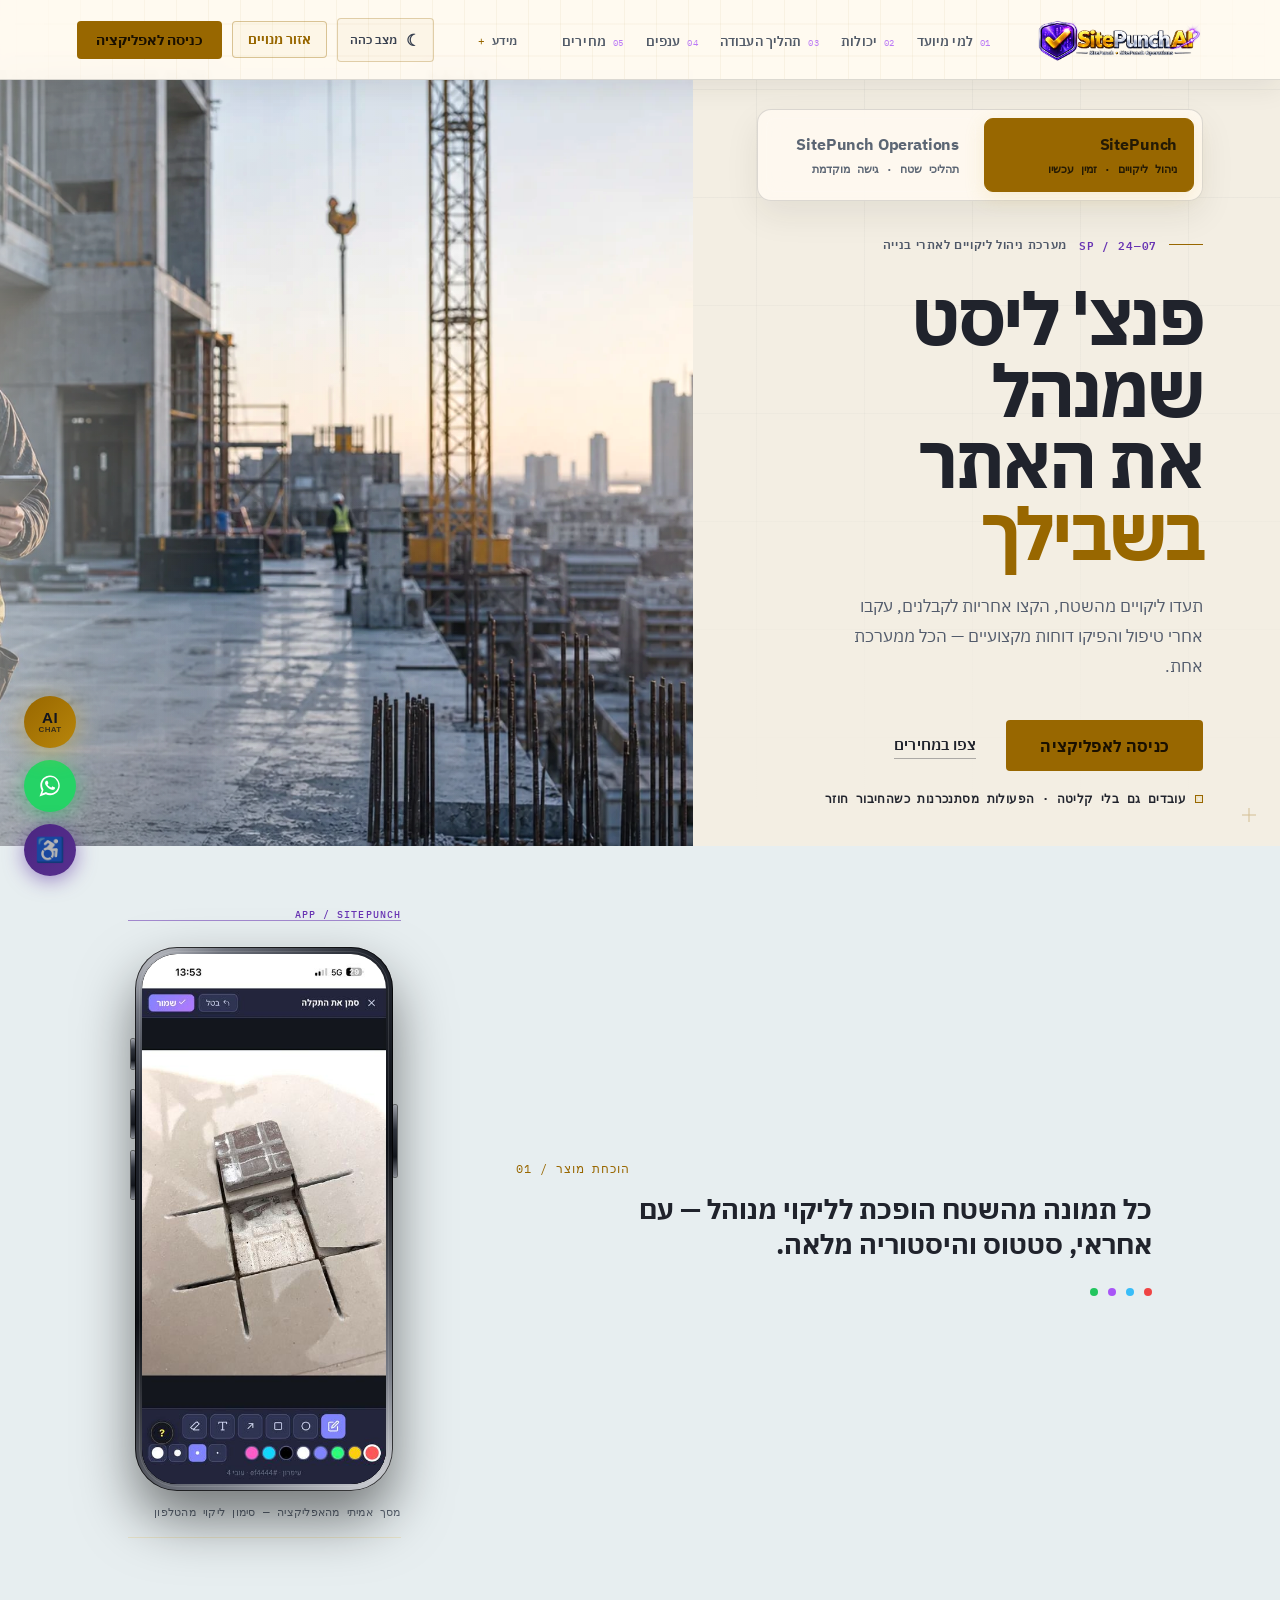
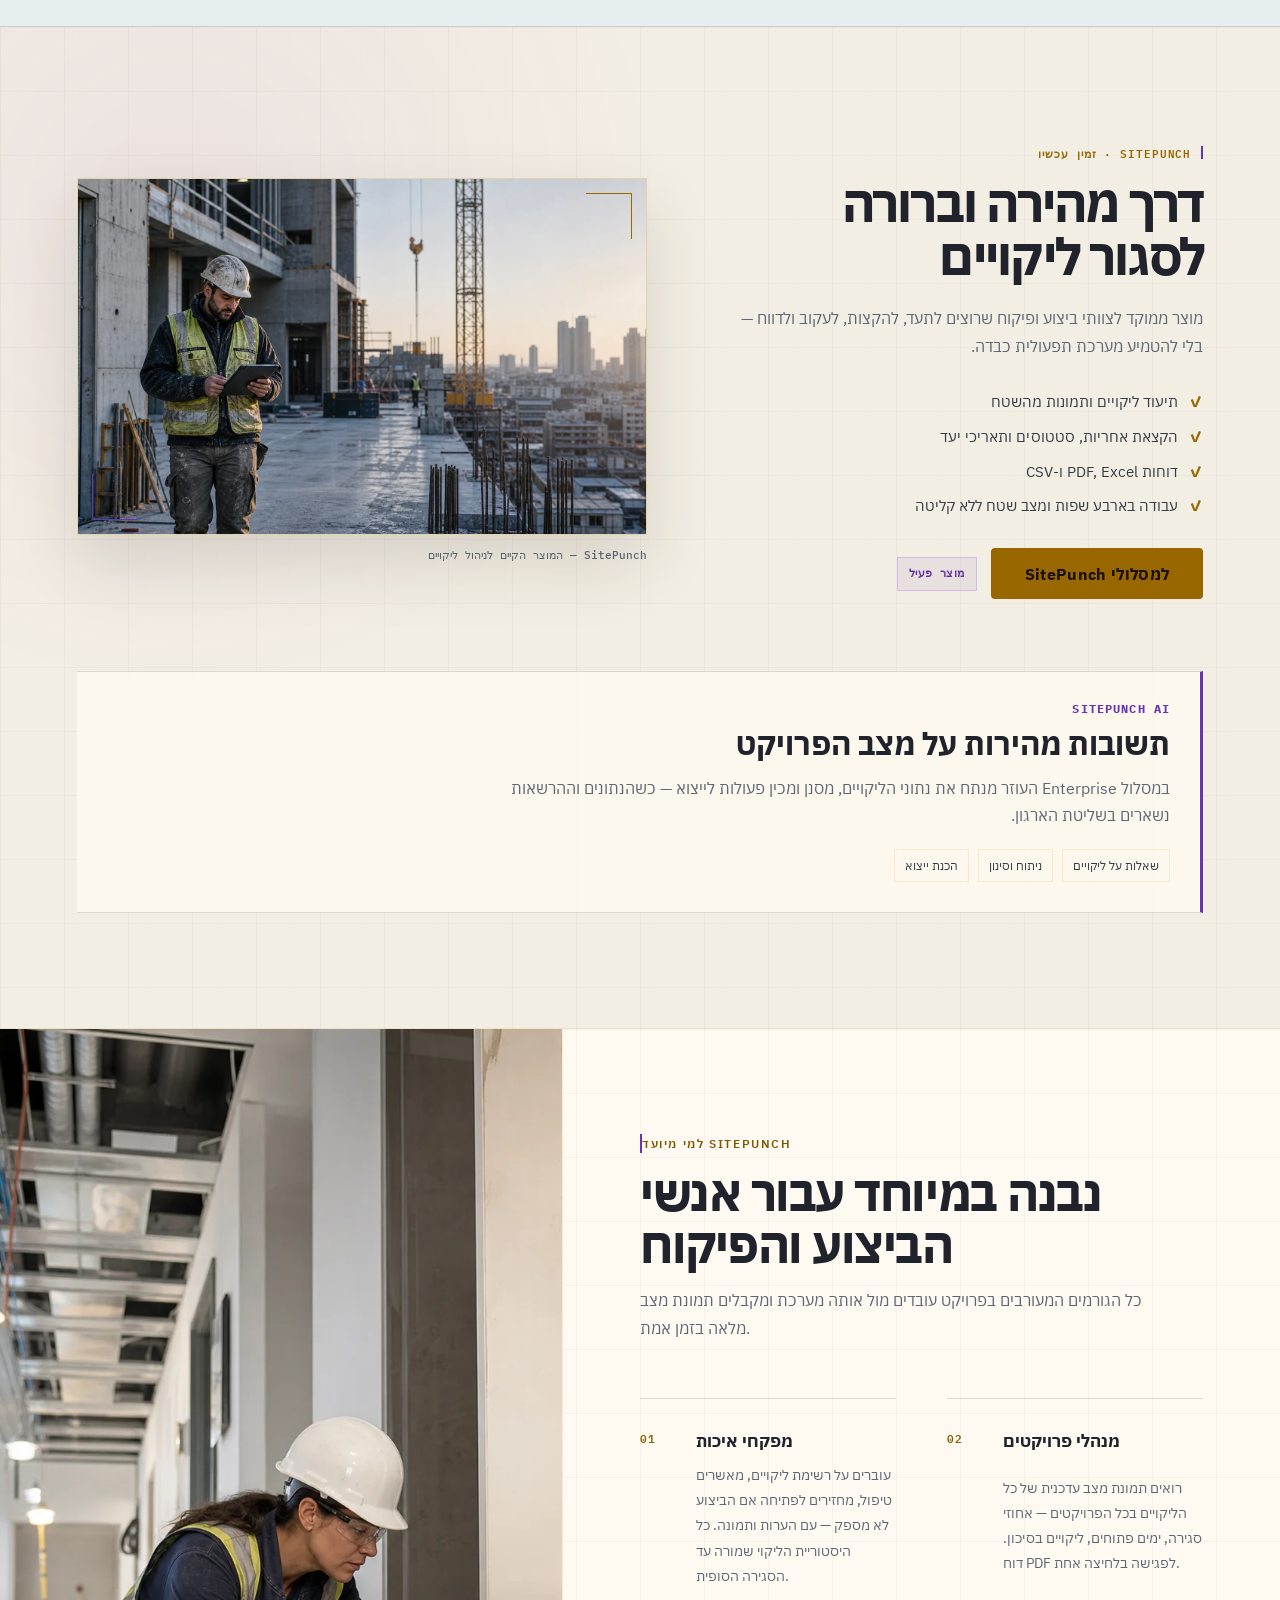
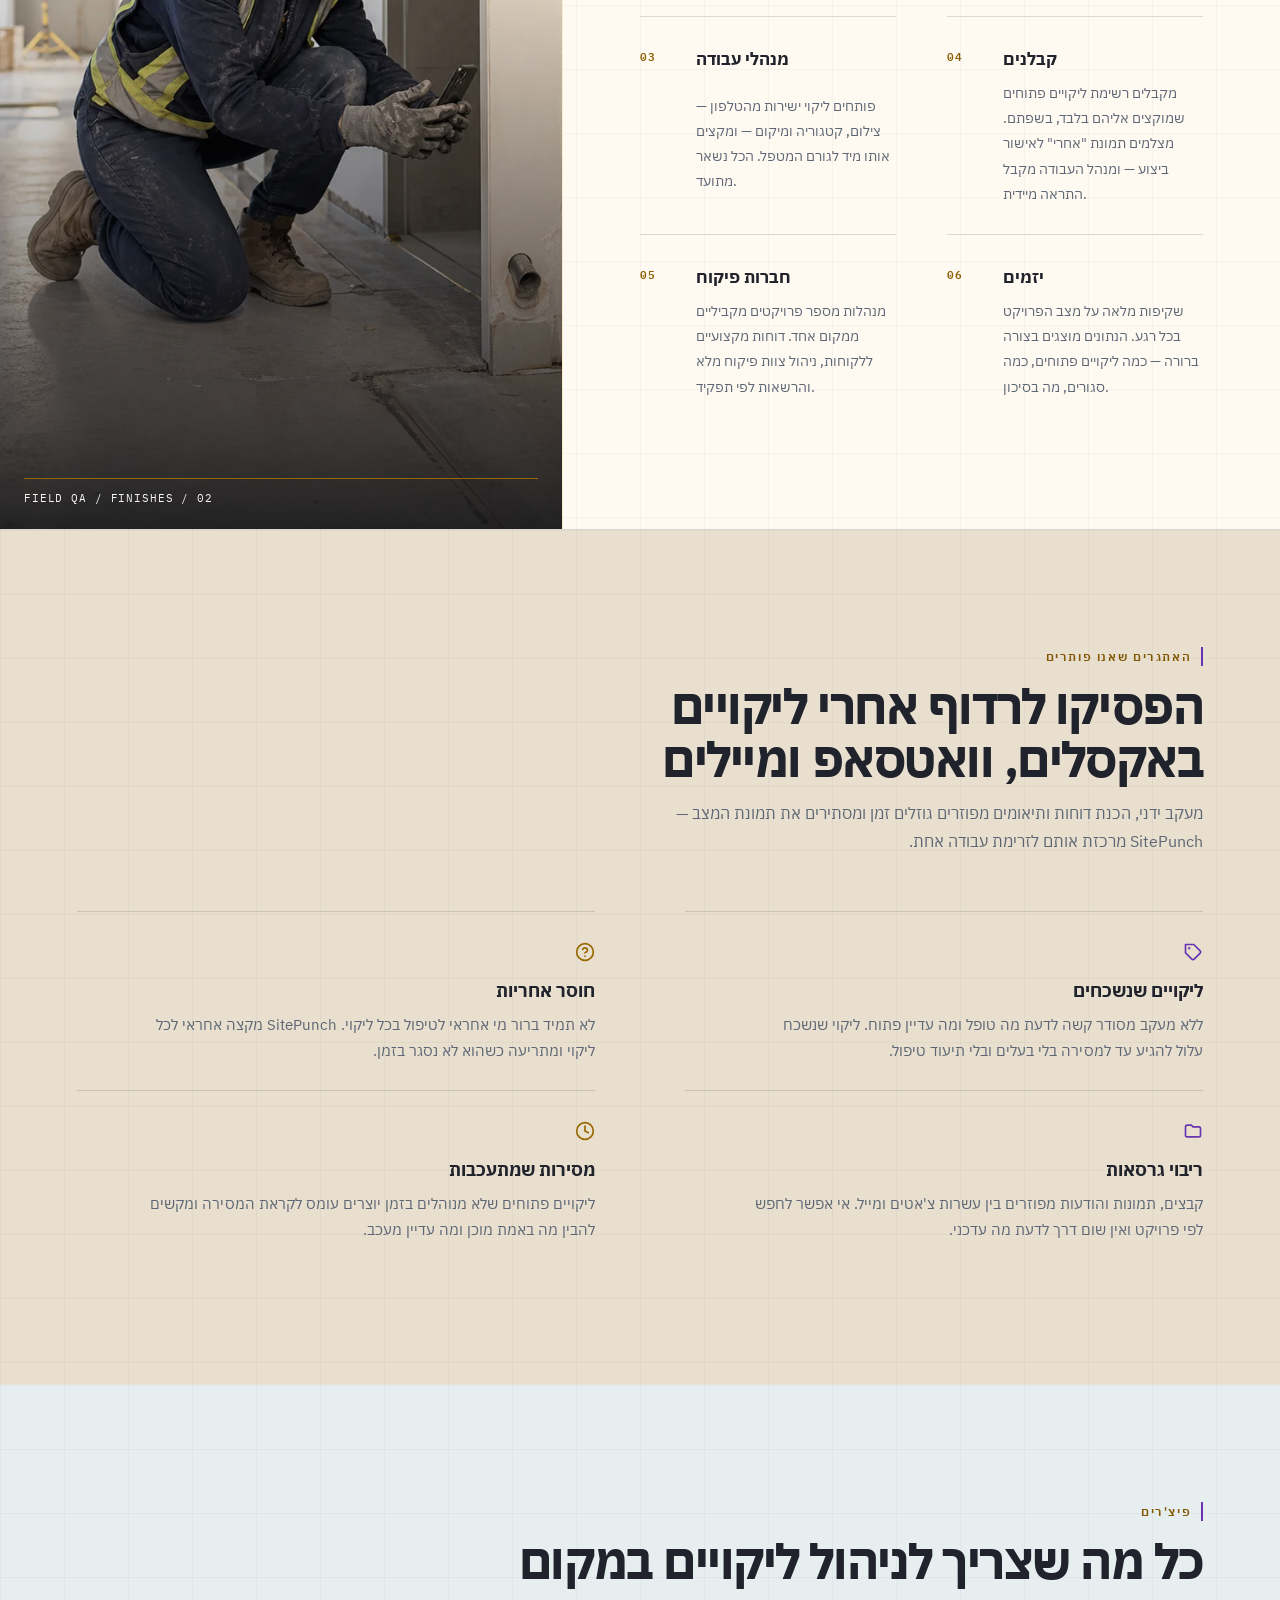
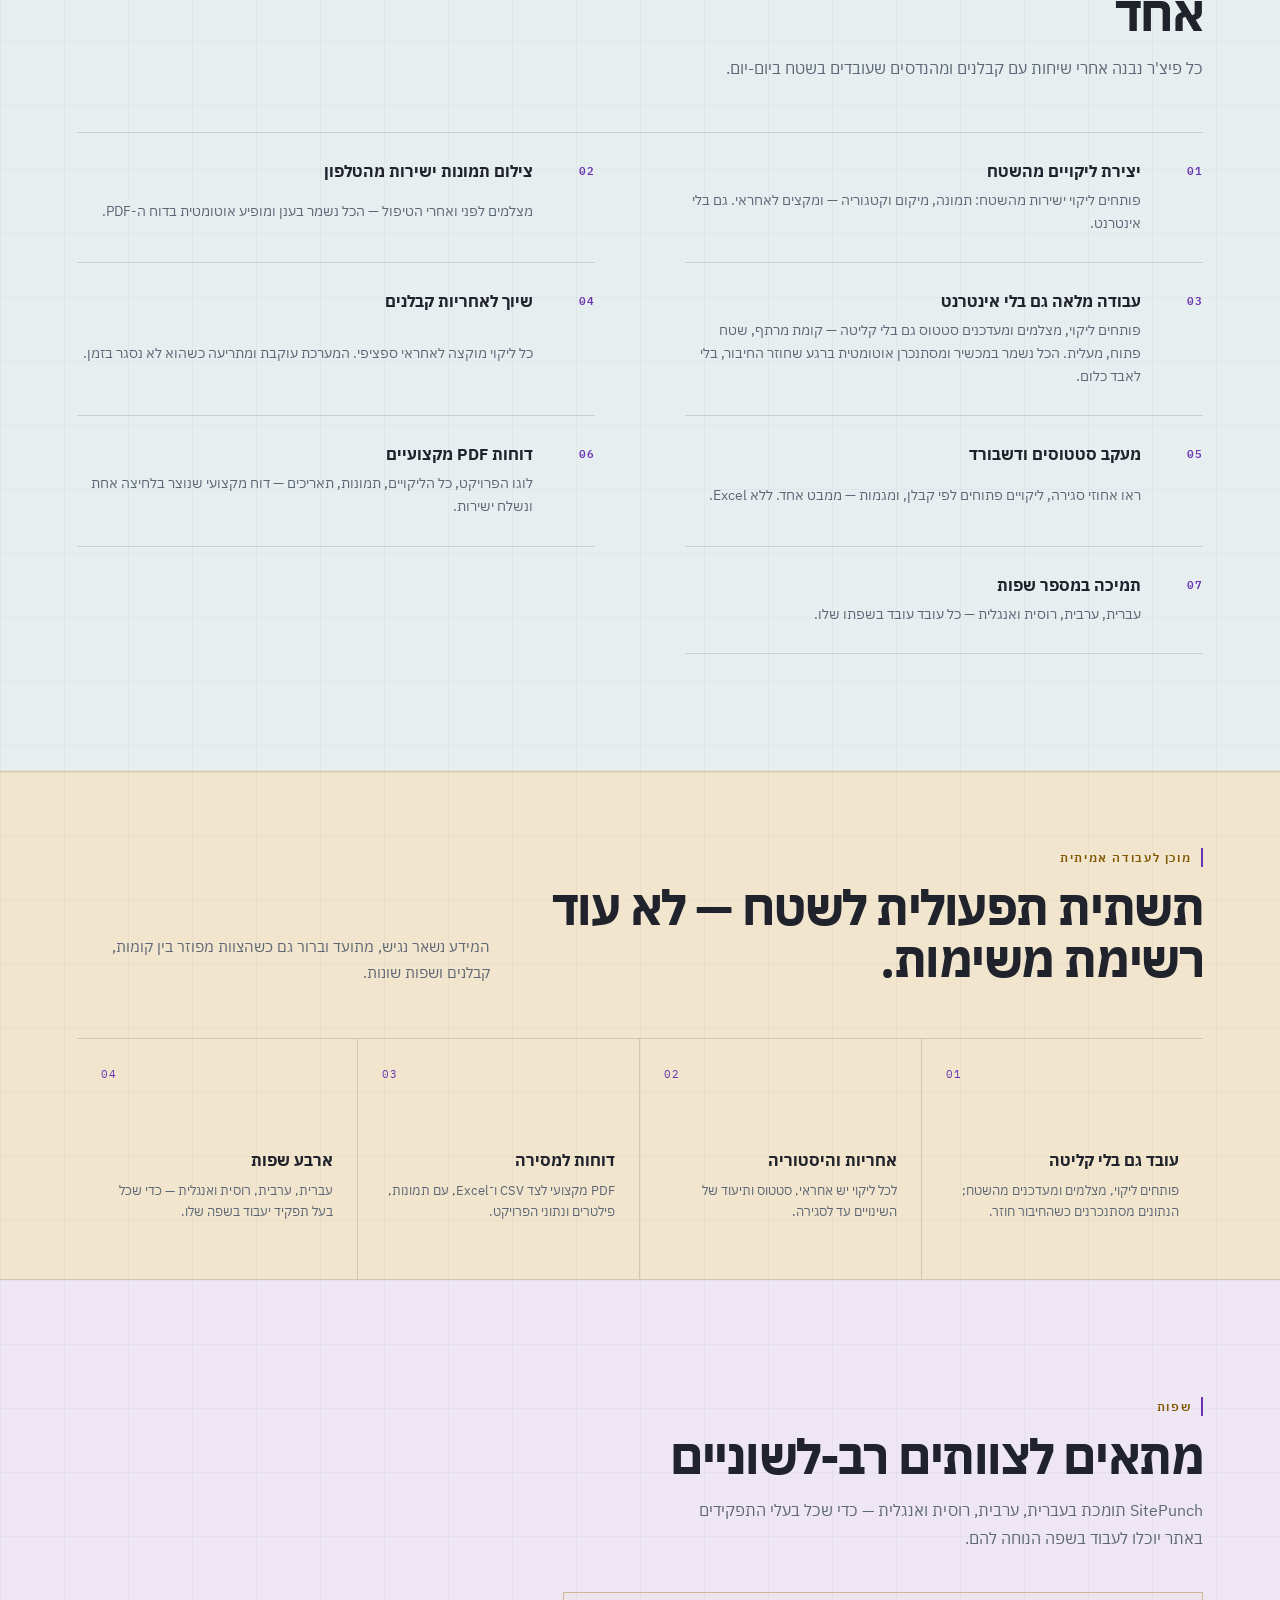
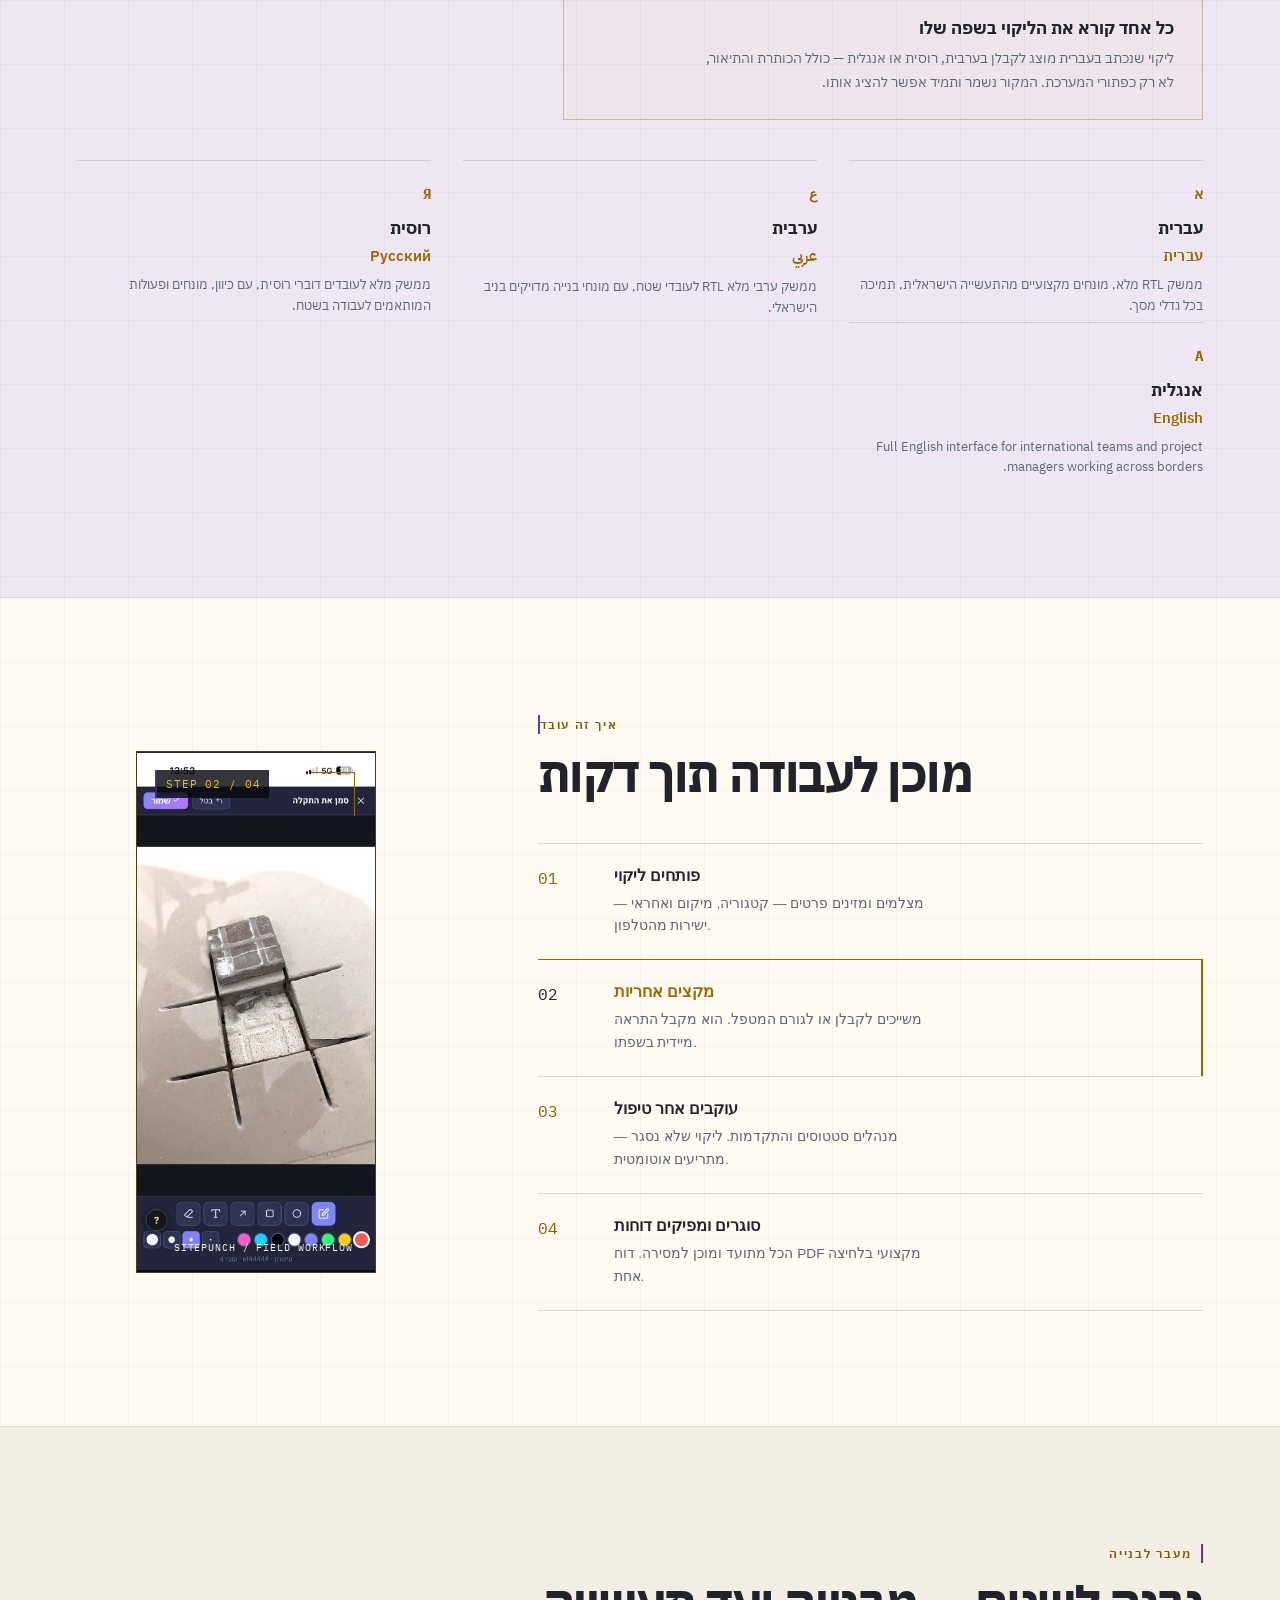
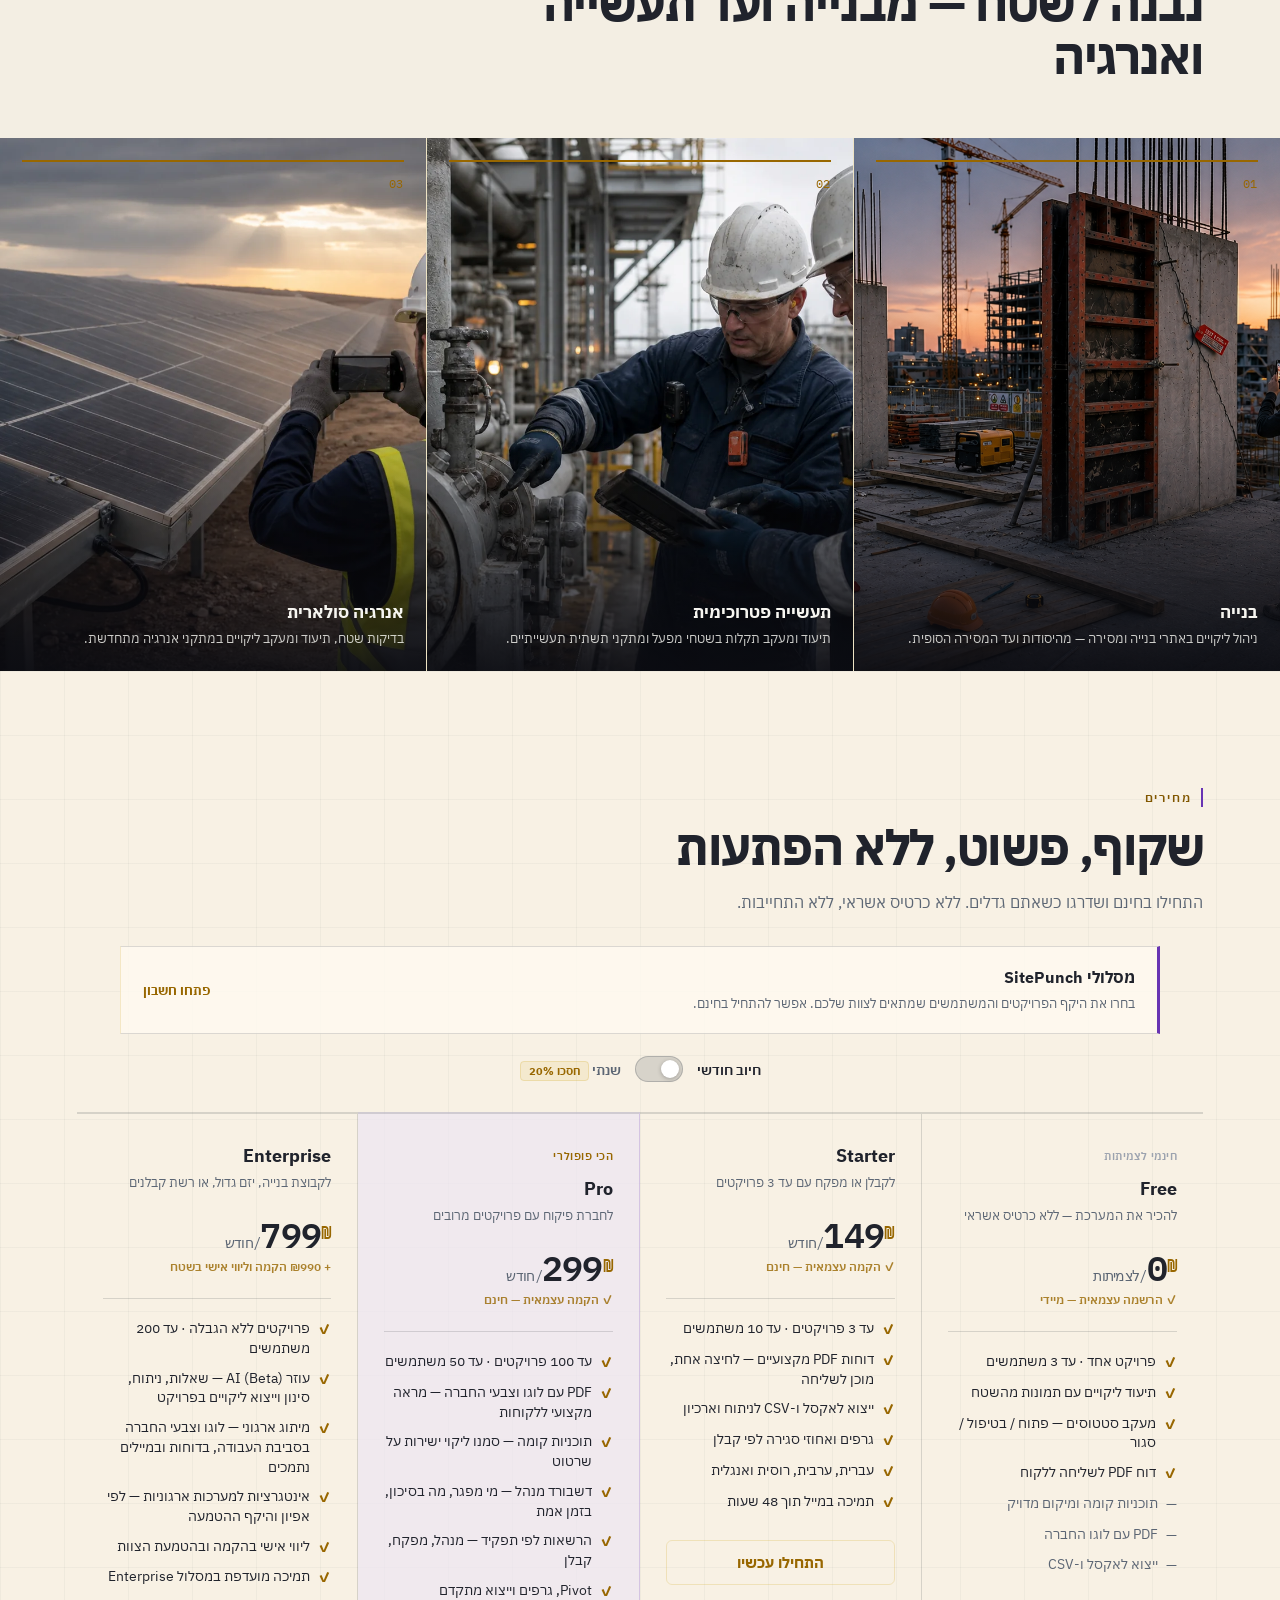
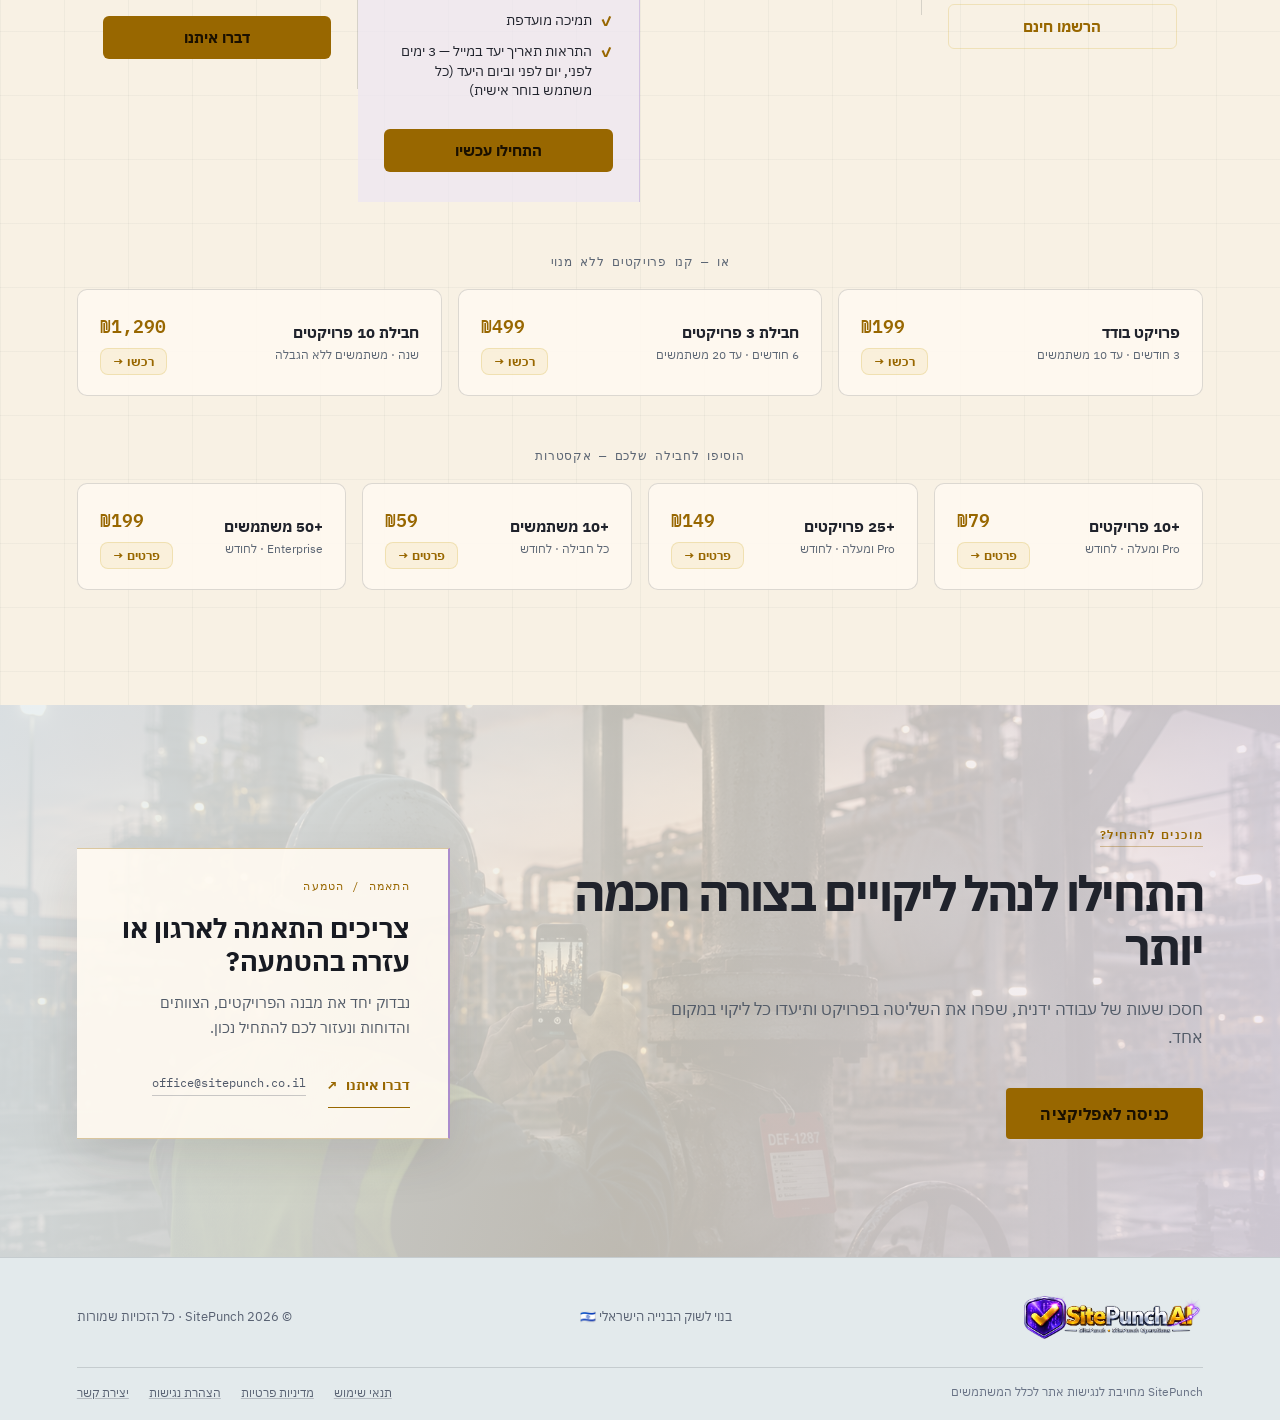
==== commit 73ac9d9f: "feat(pricing): publish exact dynamic commercial prices" ====
--- a/index.html
+++ b/index.html
@@ -2276,7 +2276,7 @@
   <div class="operations-pricing-card reveal" id="operationsPricingCard" aria-label="SitePunch Operations pricing">
     <div class="operations-pricing-copy">
       <div class="operations-pricing-eyebrow" id="operationsPricingEyebrow">מחירון Operations</div>
-      <p id="operationsPricingNote">מחיר המוצר קבוע ושקוף. אפיון, הטמעה ושירותים מותאמים מתומחרים בנפרד רק כשנדרשים.</p>
+      <p id="operationsPricingNote">המנוי: ₪1,590 לחודש או ₪15,264 לשנה. אפיון, הטמעה ושירותים מותאמים מוצעים בנפרד ובכתב מראש.</p>
     </div>
     <div class="operations-price-option is-primary">
       <div class="operations-price-label" id="operationsMonthlyLabel">חודשי</div>
@@ -2379,15 +2379,15 @@
   <div class="packs-grid reveal">
     <div class="pack-card">
       <div class="pack-info"><h4>פרויקט בודד</h4><p>3 חודשים · עד 10 משתמשים</p></div>
-      <div class="pack-right"><div class="pack-price">₪199</div><button class="pack-cta" onclick="openCheckout('pack1')">רכשו →</button></div>
+      <div class="pack-right"><div class="pack-price" data-price-sku="pack_1">₪199</div><button class="pack-cta" onclick="openCheckout('pack1')">רכשו →</button></div>
     </div>
     <div class="pack-card">
       <div class="pack-info"><h4>חבילת 3 פרויקטים</h4><p>6 חודשים · עד 20 משתמשים</p></div>
-      <div class="pack-right"><div class="pack-price">₪499</div><button class="pack-cta" onclick="openCheckout('pack3')">רכשו →</button></div>
+      <div class="pack-right"><div class="pack-price" data-price-sku="pack_3">₪499</div><button class="pack-cta" onclick="openCheckout('pack3')">רכשו →</button></div>
     </div>
     <div class="pack-card">
       <div class="pack-info"><h4>חבילת 10 פרויקטים</h4><p>שנה · משתמשים ללא הגבלה</p></div>
-      <div class="pack-right"><div class="pack-price">₪1,290</div><button class="pack-cta" onclick="openCheckout('pack10')">רכשו →</button></div>
+      <div class="pack-right"><div class="pack-price" data-price-sku="pack_10">₪1,290</div><button class="pack-cta" onclick="openCheckout('pack10')">רכשו →</button></div>
     </div>
   </div>
 
@@ -2395,19 +2395,19 @@
   <div class="packs-grid reveal" id="extrasGrid">
     <div class="pack-card">
       <div class="pack-info"><h4 data-key="extra1Name">+10 פרויקטים</h4><p data-key="extra1Sub">Pro ומעלה · לחודש</p></div>
-      <div class="pack-right"><div class="pack-price">₪79</div><a href="mailto:office@sitepunch.co.il?subject=Extra%20Projects" class="pack-cta">פרטים →</a></div>
+      <div class="pack-right"><div class="pack-price" data-price-sku="extra_proj_10">₪79</div><a href="mailto:office@sitepunch.co.il?subject=Extra%20Projects" class="pack-cta">פרטים →</a></div>
     </div>
     <div class="pack-card">
       <div class="pack-info"><h4 data-key="extra2Name">+25 פרויקטים</h4><p data-key="extra2Sub">Pro ומעלה · לחודש</p></div>
-      <div class="pack-right"><div class="pack-price">₪149</div><a href="mailto:office@sitepunch.co.il?subject=Extra%20Projects" class="pack-cta">פרטים →</a></div>
+      <div class="pack-right"><div class="pack-price" data-price-sku="extra_proj_25">₪149</div><a href="mailto:office@sitepunch.co.il?subject=Extra%20Projects" class="pack-cta">פרטים →</a></div>
     </div>
     <div class="pack-card">
       <div class="pack-info"><h4 data-key="extra3Name">+10 משתמשים</h4><p data-key="extra3Sub">כל חבילה · לחודש</p></div>
-      <div class="pack-right"><div class="pack-price">₪59</div><a href="mailto:office@sitepunch.co.il?subject=Extra%20Users" class="pack-cta">פרטים →</a></div>
+      <div class="pack-right"><div class="pack-price" data-price-sku="extra_users_10">₪59</div><a href="mailto:office@sitepunch.co.il?subject=Extra%20Users" class="pack-cta">פרטים →</a></div>
     </div>
     <div class="pack-card">
       <div class="pack-info"><h4 data-key="extra4Name">+50 משתמשים</h4><p data-key="extra4Sub">Enterprise · לחודש</p></div>
-      <div class="pack-right"><div class="pack-price">₪199</div><a href="mailto:office@sitepunch.co.il?subject=Extra%20Users" class="pack-cta">פרטים →</a></div>
+      <div class="pack-right"><div class="pack-price" data-price-sku="extra_users_50">₪199</div><a href="mailto:office@sitepunch.co.il?subject=Extra%20Users" class="pack-cta">פרטים →</a></div>
     </div>
   </div>
 </section>
@@ -2933,9 +2933,9 @@
   { keys: ['מי אתה','מי את','מה אתה','who are you','what are you','sitepunch ai'],
     ans: 'אני העוזר הדיגיטלי של SitePunch. אני כאן כדי לעזור בשאלות על המערכת, תמחור, פיצ׳רים והטמעה.' },
   { keys: ['operations','אופריישנס','מערכת תפעול','quality control','field execution','project management','safety','hse','ptp','toolbox'],
-    ans: '🏗️ <b>SitePunch Operations</b> הוא מוצר נפרד בגישה מוקדמת לניהול איכות, ביצוע בשטח, ניהול פרויקט ובטיחות/HSE. מחיר המחירון הוא <b>₪1,590 לחודש</b> או <b>₪15,264 לשנה</b>; אפיון, הטמעה ושירותים מותאמים נקבעים בנפרד רק לפי הצורך.' },
+    ans: () => '🏗️ <b>SitePunch Operations</b> הוא מוצר נפרד בגישה מוקדמת לניהול איכות, ביצוע בשטח, ניהול פרויקט ובטיחות/HSE. מחיר המחירון הוא <b>₪' + displayPrice(PUBLIC_PRICING.operations.monthly) + ' לחודש</b> או <b>₪' + displayPrice(PUBLIC_PRICING.operations.annual) + ' לשנה</b>; אפיון, הטמעה ושירותים מותאמים נקבעים בנפרד רק לפי הצורך.' },
   { keys: ['מחיר','עולה','עלות','כמה','תשלום','תוכנית','תכנית','מנוי','starter','pro','enterprise','חינם','ניסיון'],
-    ans: '💰 מסלולי SitePunch: <b>Starter ₪149/חודש</b>, <b>Pro ₪299/חודש</b> ו-<b>Enterprise ₪799/חודש</b>. בחיוב שנתי: ₪1,428, ₪2,868 ו-₪7,668 בהתאמה. SitePunch Operations הוא מוצר נפרד במחיר ₪1,590 לחודש או ₪15,264 לשנה.' },
+    ans: () => '💰 מסלולי SitePunch: <b>Starter ₪' + displayPrice(PUBLIC_PRICING.starter.monthly) + '/חודש</b>, <b>Pro ₪' + displayPrice(PUBLIC_PRICING.pro.monthly) + '/חודש</b> ו-<b>Enterprise ₪' + displayPrice(PUBLIC_PRICING.enterprise.monthly) + '/חודש</b>. בחיוב שנתי: ₪' + displayPrice(PUBLIC_PRICING.starter.annual) + ', ₪' + displayPrice(PUBLIC_PRICING.pro.annual) + ' ו-₪' + displayPrice(PUBLIC_PRICING.enterprise.annual) + ' בהתאמה. SitePunch Operations הוא מוצר נפרד במחיר ₪' + displayPrice(PUBLIC_PRICING.operations.monthly) + ' לחודש או ₪' + displayPrice(PUBLIC_PRICING.operations.annual) + ' לשנה.' },
   { keys: ['להתחיל','מתחיל','הטמעה','onboarding','הקמה','כמה זמן','מהיר','מורכב','קשה','פשוט'],
     ans: '🚀 הטמעה ב-SitePunch לוקחת פחות מ-30 דקות: פותחים פרויקט, מגדירים צוות, ומתחילים לתעד. ב-Starter ו-Pro ההקמה היא עצמאית וחינמית. ב-Enterprise יש ליווי אישי כולל הדרכת צוות בשטח.' },
   { keys: ['אינטרנט','offline','אופליין','4g','קישור','חיבור','רשת','גרוע','שטח','בלי נט'],
@@ -2967,11 +2967,11 @@
   { keys: ['תמיכה','עזרה','שירות','בעיה','שגיאה','לא עובד','פנייה','צ\'אט','מייל'],
     ans: '🆘 Starter כולל תמיכה במייל. Pro ו-Enterprise כוללים תמיכה מועדפת. אין כרגע התחייבות SLA או זמן תגובה חוזי.' },
   { keys: ['כמה פרויקט','פרויקטים','מספר','מקביל','בו זמנית','הגבלה','ללא הגבלה'],
-    ans: '📋 Starter: עד 3 פרויקטים פעילים. Pro: עד 100 פרויקטים. Enterprise: ללא הגבלה. צריכים יותר? יש חבילות אקסטרה של +10 או +25 פרויקטים בתוספת ₪79–₪149 לחודש.' },
+    ans: () => '📋 Starter: עד 3 פרויקטים פעילים. Pro: עד 100 פרויקטים. Enterprise: ללא הגבלה. צריכים יותר? יש חבילות אקסטרה של +10 או +25 פרויקטים בתוספת ₪' + displayPrice(PUBLIC_SKUS.extra_proj_10) + '–₪' + displayPrice(PUBLIC_SKUS.extra_proj_25) + ' לחודש.' },
   { keys: ['דמו','demo','ניסיון','לנסות','תקופת','חינם','ללא תשלום','free','trial'],
     ans: '🎯 אנחנו מציעים דמו אישי חינמי — 20-30 דקות עם הצוות שלנו. שלחו מייל ל-office@sitepunch.co.il.' },
   { keys: ['לבטל','ביטול','cancel','קנס','התחייבות','חוזה','חודש','שנה'],
-    ans: '✅ אין התחייבות ואין קנס ביטול. מנוי חודשי — מבטלים בכל זמן. מנוי שנתי — מקבלים זיכוי יחסי.' },
+    ans: '✅ תנאי הביטול, מועד הסיום וכל זיכוי נקבעים בהצעה או בהזמנה שאושרה. חשבוניות שכבר הונפקו אינן משתנות אוטומטית, וכל זיכוי או החזר דורש בדיקה ומסמך חשבונאי מתאים.' },
   { keys: ['לוגו','לבן','white label','מיתוג','ברנד'],
     ans: '🏷️ ב-Pro ומעלה אפשר להוסיף לוגו פרויקט לדוחות PDF. ב-Enterprise אפשר להגדיר גם לוגו וצבעי ארגון בסביבת העבודה, בדוחות ובתבניות מייל נתמכות. דומיין ומסך כניסה מותאמים אינם כלולים — זה לא White Label מלא.' },
   { keys: ['צוות','עובד','עובדים','כמה אנשים','משתמשים','user','להוסיף','הזמנה'],
@@ -3029,9 +3029,10 @@
 function smartAnswer(q) {
   const text = q.toLowerCase();
   for (let i = 0; i < KB.length - 1; i++) {
-    if (KB[i].keys.some(k => text.includes(k))) return plainChatText(KB[i].ans);
-  }
-  return plainChatText(KB[KB.length - 1].ans);
+    if (KB[i].keys.some(k => text.includes(k))) return plainChatText(typeof KB[i].ans === 'function' ? KB[i].ans() : KB[i].ans);
+  }
+  const fallback = KB[KB.length - 1].ans;
+  return plainChatText(typeof fallback === 'function' ? fallback() : fallback);
 }
 
 function renderSuggestions(featIdx) {
@@ -3154,7 +3155,49 @@
 
 <script>
 let isAnnual = false;
-const PRICES = { starter: { monthly: 149, annual: 119 }, pro: { monthly: 299, annual: 239 }, ent: { monthly: 799, annual: 639 } };
+let PUBLIC_PRICING = Object.freeze({
+  starter: Object.freeze({ monthly: 14900, annual: 142800 }),
+  pro: Object.freeze({ monthly: 29900, annual: 286800 }),
+  enterprise: Object.freeze({ monthly: 79900, annual: 766800 }),
+  operations: Object.freeze({ monthly: 159000, annual: 1526400 }),
+});
+let PUBLIC_SKUS = Object.freeze({
+  pack_1: 19900, pack_3: 49900, pack_10: 129000,
+  extra_proj_10: 7900, extra_proj_25: 14900,
+  extra_users_10: 5900, extra_users_50: 19900,
+});
+
+function displayPrice(agorot) {
+  const nis = Number(agorot) / 100;
+  return nis.toLocaleString('en-US', {
+    minimumFractionDigits: Number.isInteger(nis) ? 0 : 2,
+    maximumFractionDigits: 2,
+  });
+}
+
+function monthlyEquivalentAgorot(annualAgorot) {
+  return Math.round(Number(annualAgorot) / 12);
+}
+
+function syncCheckoutPrices() {
+  PLANS.starter.monthlyPrice = '₪' + displayPrice(PUBLIC_PRICING.starter.monthly) + '/חודש';
+  PLANS.starter.annualPrice = '₪' + displayPrice(monthlyEquivalentAgorot(PUBLIC_PRICING.starter.annual)) + '/חודש (חיוב שנתי ₪' + displayPrice(PUBLIC_PRICING.starter.annual) + ')';
+  PLANS.pro.monthlyPrice = '₪' + displayPrice(PUBLIC_PRICING.pro.monthly) + '/חודש';
+  PLANS.pro.annualPrice = '₪' + displayPrice(monthlyEquivalentAgorot(PUBLIC_PRICING.pro.annual)) + '/חודש (חיוב שנתי ₪' + displayPrice(PUBLIC_PRICING.pro.annual) + ')';
+  PLANS.pack1.monthlyPrice = PLANS.pack1.annualPrice = '₪' + displayPrice(PUBLIC_SKUS.pack_1) + ' חד-פעמי';
+  PLANS.pack3.monthlyPrice = PLANS.pack3.annualPrice = '₪' + displayPrice(PUBLIC_SKUS.pack_3) + ' חד-פעמי';
+  PLANS.pack10.monthlyPrice = PLANS.pack10.annualPrice = '₪' + displayPrice(PUBLIC_SKUS.pack_10) + ' חד-פעמי';
+}
+
+function renderBillingPrices() {
+  const period = isAnnual ? 'annual' : 'monthly';
+  const priceFor = (plan) => isAnnual ? monthlyEquivalentAgorot(PUBLIC_PRICING[plan][period]) : PUBLIC_PRICING[plan][period];
+  document.getElementById('starterPrice').textContent = displayPrice(priceFor('starter'));
+  document.getElementById('proPrice').textContent = displayPrice(priceFor('pro'));
+  document.getElementById('entPrice').textContent = displayPrice(priceFor('enterprise'));
+  syncCheckoutPrices();
+}
+
 const PLANS = {
   starter: { name: 'Starter', monthlyPrice: '₪149/חודש', annualPrice: '₪119/חודש (חיוב שנתי ₪1,428)', type: 'subscription' },
   pro:     { name: 'Pro',     monthlyPrice: '₪299/חודש', annualPrice: '₪239/חודש (חיוב שנתי ₪2,868)', type: 'subscription' },
@@ -3168,9 +3211,7 @@
   document.getElementById('billingToggle').classList.toggle('on', isAnnual);
   document.getElementById('monthlyLabel').classList.toggle('active', !isAnnual);
   document.getElementById('annualLabel').classList.toggle('active', isAnnual);
-  document.getElementById('starterPrice').textContent = isAnnual ? PRICES.starter.annual : PRICES.starter.monthly;
-  document.getElementById('proPrice').textContent     = isAnnual ? PRICES.pro.annual     : PRICES.pro.monthly;
-  document.getElementById('entPrice').textContent     = isAnnual ? PRICES.ent.annual     : PRICES.ent.monthly;
+  renderBillingPrices();
 }
 
 let currentPlan = null;
@@ -3250,6 +3291,9 @@
       <p>אחראים לשמור על סודיות פרטי הגישה לחשבון. יש לדווח מיידית על כל שימוש לא מורשה.</p>
       <h3>3. תשלומים</h3>
       <p>שדרוג או שינוי מסלול נעשה בבקשה ידנית מול צוות SitePunch, ואינו מתחדש או מתחייב אוטומטית. ביטול מסלול בתשלום נכנס לתוקף מול הצוות בהתאם לתיאום עמו. אין החזרים על תקופות שכבר שולמו, אלא אם סוכם אחרת.</p>
+      <h3>3א. עדכון והפחתת מחיר</h3>
+      <p>אם SitePunch תחליט להפחית את מחירו של מסלול קיים, תישלח ללקוח הרלוונטי הודעה רשמית מראש בדוא״ל, ובה המחיר המעודכן, מועד התחילה ואופן התחולה. אלא אם נכתב אחרת בהודעה או בהסכם, ההפחתה תחול במועד החידוש הבא של השירות.</p>
+      <p>חשבוניות ומסמכי מס שכבר הונפקו לא ישוכתבו. זיכוי שירות או השבה כספית, ככל שיחולו, יצוינו במפורש בהודעה או בהסכם ויבוצעו בכפוף למסמך זיכוי מתאים ולהוראות הדין החל.</p>
       <h3>4. קניין רוחני</h3>
       <p>כל התכנים, הלוגואים והקוד של SitePunch הם קניינה הבלעדי. אסור להעתיק, לשכפל או להפיץ ללא אישור בכתב.</p>
       <h3>5. נתוני משתמש</h3>
@@ -3260,7 +3304,7 @@
       <p>אנו שומרים לעצמנו את הזכות לעדכן תנאים אלו. שינויים מהותיים יוודעו למשתמשים במייל 14 יום מראש.</p>
       <h3>8. יצירת קשר</h3>
       <p>לכל שאלה: <a href="mailto:office@sitepunch.co.il" style="color:var(--gold)">office@sitepunch.co.il</a></p>
-      <p style="color:var(--muted);font-size:0.8rem;margin-top:20px;">עדכון אחרון: יוני 2026</p>
+      <p style="color:var(--muted);font-size:0.8rem;margin-top:20px;">עדכון אחרון: ספטמבר 2026</p>
     `
   },
   privacy: {
@@ -3796,7 +3840,7 @@
       heroEyebrow: 'מערכת תפעול גמישה לאיכות, בטיחות וביצוע',
       heroTitle: 'מערכת תפעול מותאמת<br><span class="gold">לעבודה שלכם</span>',
       heroSub: 'בנו תהליכים, צ\'קליסטים, טפסים ואישורים לפי שיטת העבודה של הארגון — על בסיס מנוע השטח של SitePunch. התוכנית נמצאת בגישה מוקדמת.',
-      offlineNote: 'גישה מוקדמת · ההצטרפות כוללת אפיון והטמעה מבוקרת',
+      offlineNote: 'גישה מוקדמת · אפיון והטמעה בהצעה נפרדת מראש',
       heroPrimary: 'תיאום אפיון', heroPrimaryHref: 'mailto:office@sitepunch.co.il?subject=SitePunch%20Operations%20-%20Early%20Access',
       heroSecondary: 'ראו איך זה יעבוד', heroSecondaryHref: '#products',
       heroImage: 'assets/sitepunch-operations-upgrade-v1.webp',
@@ -3814,8 +3858,8 @@
       aiText: 'בגישה מוקדמת אפשר להעלות PDF, CSV או TXT עד 4MB ולקבל טיוטת צ\'קליסט ניתנת לעריכה. אדם בארגון בודק, מתקן ומאשר לפני פרסום — ה-AI אינו חותם ואינו מחליף אישור מקצועי.',
       aiFeatures: ['PDF, CSV או TXT · עד 4MB', 'טיוטת שדות וצ\'קליסט', 'בדיקה אנושית לפני פרסום'], aiVisual: true,
       aiImageAlt: 'המחשה של יצירת טיוטת צ\'קליסט מקובץ באמצעות AI',
-      pricingTitle: 'SitePunch Operations — 1,590 ₪ לחודש או 15,264 ₪ לשנה',
-      pricingText: 'Operations הוא מוצר נפרד ממסלולי SitePunch. מחיר המוצר שקוף; אפיון, הטמעה ושירותים מותאמים נקבעים בנפרד רק לפי הצורך.',
+      pricingTitle: 'SitePunch Operations',
+      pricingText: 'Operations הוא מוצר נפרד ממסלולי SitePunch. מחיר המנוי מוצג במדויק; אפיון, הטמעה ושירותים מותאמים מוצעים בנפרד ובכתב מראש.',
       pricingCta: 'קבלו הצעת אפיון', pricingCtaHref: 'mailto:office@sitepunch.co.il?subject=SitePunch%20Operations%20-%20Pricing', showPunchPricing: false,
       showPunchPricingLabel: 'הציגו מחירי SitePunch'
     }
@@ -3847,7 +3891,7 @@
       heroEyebrow: 'Flexible operations for quality, safety and delivery',
       heroTitle: 'Operations configured<br><span class="gold">around your work</span>',
       heroSub: 'Build workflows, checklists, forms and approvals around your organisation — on SitePunch\'s field engine. The programme is in early access.',
-      offlineNote: 'Early access · onboarding includes scoped discovery and controlled implementation',
+      offlineNote: 'Early access · discovery and implementation are quoted separately in advance',
       heroPrimary: 'Book discovery', heroPrimaryHref: 'mailto:office@sitepunch.co.il?subject=SitePunch%20Operations%20-%20Early%20Access', heroSecondary: 'See how it works', heroSecondaryHref: '#products',
       heroImage: 'assets/sitepunch-operations-upgrade-v1.webp',
       proofLabel: 'Proven foundation', proofTitle: 'Operations is built on SitePunch\'s live field engine — capture, ownership, status and history.', proofCaption: 'The live product foundation beneath Operations',
@@ -3860,7 +3904,7 @@
       aiText: 'In Early Access, upload a PDF, CSV or TXT file up to 4 MB to generate an editable checklist draft. A person reviews, edits and approves it before publishing; AI never signs or replaces professional approval.',
       aiFeatures: ['PDF, CSV or TXT · up to 4 MB', 'Field and checklist draft', 'Human review before publishing'], aiVisual: true,
       aiImageAlt: 'AI-assisted checklist draft generated from an uploaded document',
-      pricingTitle: 'SitePunch Operations — ₪1,590/month or ₪15,264/year', pricingText: 'Operations is separate from SitePunch plans. The product price is transparent; onboarding, implementation, and tailored services are scoped separately only when needed.',
+      pricingTitle: 'SitePunch Operations', pricingText: 'Operations is separate from SitePunch plans. The subscription price is shown exactly; discovery, implementation, and tailored services are quoted separately in writing before work starts.',
       pricingCta: 'Request a scoped proposal', pricingCtaHref: 'mailto:office@sitepunch.co.il?subject=SitePunch%20Operations%20-%20Pricing', showPunchPricing: false, showPunchPricingLabel: 'Show SitePunch pricing'
     }
   },
@@ -3883,7 +3927,7 @@
     },
     operations: {
       heroEyebrow: 'Гибкие процессы качества, безопасности и производства', heroTitle: 'Операционная система<br><span class="gold">под вашу работу</span>',
-      heroSub: 'Создавайте процессы, чек-листы, формы и подтверждения на базе полевого ядра SitePunch. Программа находится в раннем доступе.', offlineNote: 'Ранний доступ · подключение включает анализ и контролируемое внедрение',
+      heroSub: 'Создавайте процессы, чек-листы, формы и подтверждения на базе полевого ядра SitePunch. Программа находится в раннем доступе.', offlineNote: 'Ранний доступ · анализ и внедрение оцениваются отдельно заранее',
       heroPrimary: 'Обсудить внедрение', heroPrimaryHref: 'mailto:office@sitepunch.co.il?subject=SitePunch%20Operations%20-%20Early%20Access', heroSecondary: 'Как это работает', heroSecondaryHref: '#products', heroImage: 'assets/sitepunch-operations-upgrade-v1.webp',
       proofLabel: 'Проверенная основа', proofTitle: 'Operations строится на действующем ядре SitePunch: фиксация, ответственные, статусы и история.', proofCaption: 'Действующее ядро продукта, на котором строится Operations',
       tag: 'SitePunch Operations · Ранний доступ', title: 'Настройка без новой разработки для каждого клиента', sub: 'Настраиваемый слой для PTP, Toolbox, испытаний давлением, комиссий по безопасности, приёма сотрудников и других процессов.',
@@ -3891,7 +3935,7 @@
       cta: 'Присоединиться к запуску', ctaHref: 'mailto:office@sitepunch.co.il?subject=SitePunch%20Operations%20-%20Early%20Access', badge: 'Early Access', image: 'assets/sitepunch-operations-workflows-v1.jpg', imageAlt: 'Рабочий процесс SitePunch Operations на планшете и телефоне', caption: 'Единый процесс: от фиксации на площадке до согласования и управленческой аналитики',
       aiTitle: 'Из документа в редактируемый черновик процесса', aiText: 'В раннем доступе можно загрузить PDF, CSV или TXT размером до 4 МБ и получить редактируемый черновик чек-листа. Человек проверяет и утверждает его до публикации; AI не подписывает и не заменяет специалиста.', aiFeatures: ['PDF, CSV или TXT · до 4 МБ', 'Черновик полей и чек-листа', 'Проверка человеком'], aiVisual: true,
       aiImageAlt: 'Создание черновика чек-листа из загруженного документа с помощью AI',
-      pricingTitle: 'SitePunch Operations — ₪1 590 в месяц или ₪15 264 в год', pricingText: 'Operations — отдельный продукт, не входящий в тарифы SitePunch. Цена продукта прозрачна; запуск, внедрение и индивидуальные услуги оцениваются отдельно только при необходимости.', pricingCta: 'Запросить предложение', pricingCtaHref: 'mailto:office@sitepunch.co.il?subject=SitePunch%20Operations%20-%20Pricing', showPunchPricing: false, showPunchPricingLabel: 'Показать цены SitePunch'
+      pricingTitle: 'SitePunch Operations', pricingText: 'Operations — отдельный продукт, не входящий в тарифы SitePunch. Цена подписки указана точно; анализ, внедрение и индивидуальные услуги заранее оформляются отдельным письменным предложением.', pricingCta: 'Запросить предложение', pricingCtaHref: 'mailto:office@sitepunch.co.il?subject=SitePunch%20Operations%20-%20Pricing', showPunchPricing: false, showPunchPricingLabel: 'Показать цены SitePunch'
     }
   },
   ar: {
@@ -3911,7 +3955,7 @@
       pricingTitle: 'خطط SitePunch', pricingText: 'اختر سعة المشاريع والمستخدمين المناسبة لفريقك. يمكنك البدء مجاناً.', pricingCta: 'إنشاء حساب', pricingCtaHref: 'https://account.sitepunch.co.il?register=1', showPunchPricing: true, showPunchPricingLabel: 'عرض أسعار SitePunch'
     },
     operations: {
-      heroEyebrow: 'عمليات مرنة للجودة والسلامة والتنفيذ', heroTitle: 'نظام عمليات مُهيأ<br><span class="gold">لطريقة عملكم</span>', heroSub: 'أنشئ سير عمل وقوائم فحص ونماذج واعتمادات على محرك SitePunch الميداني. البرنامج في مرحلة الوصول المبكر.', offlineNote: 'وصول مبكر · الانضمام يشمل التحليل والتنفيذ المنضبط',
+      heroEyebrow: 'عمليات مرنة للجودة والسلامة والتنفيذ', heroTitle: 'نظام عمليات مُهيأ<br><span class="gold">لطريقة عملكم</span>', heroSub: 'أنشئ سير عمل وقوائم فحص ونماذج واعتمادات على محرك SitePunch الميداني. البرنامج في مرحلة الوصول المبكر.', offlineNote: 'وصول مبكر · يُسعّر التحليل والتنفيذ بعرض منفصل مسبقًا',
       heroPrimary: 'حجز جلسة تحليل', heroPrimaryHref: 'mailto:office@sitepunch.co.il?subject=SitePunch%20Operations%20-%20Early%20Access', heroSecondary: 'كيف سيعمل', heroSecondaryHref: '#products', heroImage: 'assets/sitepunch-operations-upgrade-v1.webp',
       proofLabel: 'أساس مُثبت', proofTitle: 'يُبنى Operations فوق محرك SitePunch الفعّال: التوثيق والمسؤولية والحالة والسجل.', proofCaption: 'الأساس الفعّال الذي تُبنى فوقه طبقة Operations',
       tag: 'SitePunch Operations · وصول مبكر', title: 'تهيئة دون إعادة التطوير لكل عميل', sub: 'طبقة إدارة قابلة للتهيئة لـ PTP وToolbox واختبارات الضغط ولجان السلامة واستقبال الموظفين وعمليات أخرى.',
@@ -3919,17 +3963,17 @@
       cta: 'الانضمام إلى برنامج الإطلاق', ctaHref: 'mailto:office@sitepunch.co.il?subject=SitePunch%20Operations%20-%20Early%20Access', badge: 'Early Access', image: 'assets/sitepunch-operations-workflows-v1.jpg', imageAlt: 'سير عمل SitePunch Operations على جهاز لوحي وهاتف', caption: 'سير واحد من التوثيق الميداني إلى الاعتماد والرؤية الإدارية',
       aiTitle: 'من مستند قائم إلى مسودة عملية قابلة للتحرير', aiText: 'في الوصول المبكر يمكن رفع ملف PDF أو CSV أو TXT حتى 4 ميغابايت وإنشاء مسودة قائمة فحص قابلة للتحرير. يراجعها شخص ويعدلها ويعتمدها قبل النشر؛ الذكاء الاصطناعي لا يوقّع ولا يستبدل الاعتماد المهني.', aiFeatures: ['PDF أو CSV أو TXT · حتى 4 ميغابايت', 'مسودة الحقول والقائمة', 'مراجعة بشرية قبل النشر'], aiVisual: true,
       aiImageAlt: 'إنشاء مسودة قائمة فحص من مستند مرفوع بمساعدة الذكاء الاصطناعي',
-      pricingTitle: 'SitePunch Operations — ₪1,590 شهرياً أو ₪15,264 سنوياً', pricingText: 'Operations منتج منفصل عن خطط SitePunch. سعر المنتج واضح؛ ويُسعّر الإعداد والتنفيذ والخدمات المخصصة بشكل منفصل عند الحاجة فقط.', pricingCta: 'طلب عرض محدد', pricingCtaHref: 'mailto:office@sitepunch.co.il?subject=SitePunch%20Operations%20-%20Pricing', showPunchPricing: false, showPunchPricingLabel: 'عرض أسعار SitePunch'
+      pricingTitle: 'SitePunch Operations', pricingText: 'Operations منتج منفصل عن خطط SitePunch. يُعرض سعر الاشتراك بدقة؛ ويُقدم التحليل والتنفيذ والخدمات المخصصة بعرض منفصل ومكتوب مسبقًا.', pricingCta: 'طلب عرض محدد', pricingCtaHref: 'mailto:office@sitepunch.co.il?subject=SitePunch%20Operations%20-%20Pricing', showPunchPricing: false, showPunchPricingLabel: 'عرض أسعار SitePunch'
     }
   }
 };
 
-const OPERATIONS_PRICING = Object.freeze({ monthly: 1590, annual: 15264, monthlyEquivalent: 1272, annualSavings: 3816 });
+let OPERATIONS_PRICING = Object.freeze({ monthly: 159000, annual: 1526400, monthlyEquivalent: 127200, annualSavings: 381600 });
 const OPERATIONS_PRICING_COPY = {
-  he: { eyebrow: 'מחירון Operations', note: 'מחיר המוצר קבוע ושקוף. אפיון, הטמעה ושירותים מותאמים מתומחרים בנפרד רק כשנדרשים.', monthly: 'חודשי', monthlyPeriod: 'לחודש', annual: 'שנתי', annualPeriod: 'לשנה · שווה ערך ל־₪{amount} לחודש', saving: 'חיסכון שנתי של ₪{amount}' },
-  en: { eyebrow: 'Operations pricing', note: 'The product price is fixed and transparent. Onboarding, implementation, and tailored services are priced separately only when required.', monthly: 'Monthly', monthlyPeriod: 'per month', annual: 'Annual', annualPeriod: 'per year · equivalent to ₪{amount}/month', saving: 'Save ₪{amount} per year' },
-  ru: { eyebrow: 'Тариф Operations', note: 'Цена продукта фиксирована и прозрачна. Запуск, внедрение и индивидуальные услуги оплачиваются отдельно только при необходимости.', monthly: 'Ежемесячно', monthlyPeriod: 'в месяц', annual: 'Ежегодно', annualPeriod: 'в год · эквивалент ₪{amount} в месяц', saving: 'Экономия ₪{amount} в год' },
-  ar: { eyebrow: 'أسعار Operations', note: 'سعر المنتج ثابت وواضح. يتم تسعير الإعداد والتنفيذ والخدمات المخصصة بشكل منفصل عند الحاجة فقط.', monthly: 'شهري', monthlyPeriod: 'شهرياً', annual: 'سنوي', annualPeriod: 'سنوياً · ما يعادل ₪{amount} شهرياً', saving: 'وفّر ₪{amount} سنوياً' }
+  he: { eyebrow: 'מחירון Operations', note: 'המנוי: ₪{monthly} לחודש או ₪{annual} לשנה. אפיון, הטמעה ושירותים מותאמים מוצעים בנפרד ובכתב מראש.', monthly: 'חודשי', monthlyPeriod: 'לחודש', annual: 'שנתי', annualPeriod: 'לשנה · שווה ערך ל־₪{amount} לחודש', saving: 'חיסכון שנתי של ₪{amount}' },
+  en: { eyebrow: 'Operations pricing', note: 'Subscription: ₪{monthly}/month or ₪{annual}/year. Discovery, implementation, and tailored services are quoted separately in writing before work starts.', monthly: 'Monthly', monthlyPeriod: 'per month', annual: 'Annual', annualPeriod: 'per year · equivalent to ₪{amount}/month', saving: 'Save ₪{amount} per year' },
+  ru: { eyebrow: 'Тариф Operations', note: 'Подписка: ₪{monthly} в месяц или ₪{annual} в год. Анализ, внедрение и индивидуальные услуги заранее оформляются отдельным письменным предложением.', monthly: 'Ежемесячно', monthlyPeriod: 'в месяц', annual: 'Ежегодно', annualPeriod: 'в год · эквивалент ₪{amount} в месяц', saving: 'Экономия ₪{amount} в год' },
+  ar: { eyebrow: 'أسعار Operations', note: 'الاشتراك: ₪{monthly} شهريًا أو ₪{annual} سنويًا. يُقدم التحليل والتنفيذ والخدمات المخصصة بعرض منفصل ومكتوب مسبقًا.', monthly: 'شهري', monthlyPeriod: 'شهرياً', annual: 'سنوي', annualPeriod: 'سنوياً · ما يعادل ₪{amount} شهرياً', saving: 'وفّر ₪{amount} سنوياً' }
 };
 
 const OPERATIONS_ROUTE_COPY = {
@@ -4305,7 +4349,7 @@
 
   const pricing = document.getElementById('pricing');
   if (pricing) pricing.dataset.product = currentProductEdition;
-  setText('pricingProductTitle', copy.pricingTitle);
+  setText('pricingProductTitle', isOperations ? operationsPricingTitle(currentLang) : copy.pricingTitle);
   setText('pricingProductText', copy.pricingText);
   const pricingCta = document.getElementById('pricingProductCta');
   if (pricingCta) { pricingCta.textContent = copy.pricingCta; pricingCta.href = copy.pricingCtaHref; }
@@ -4314,9 +4358,11 @@
     pricingSwitch.textContent = copy.showPunchPricingLabel;
     pricingSwitch.hidden = Boolean(copy.showPunchPricing);
   }
-  const formatOperationsPrice = value => Number(value).toLocaleString('en-US');
+  const formatOperationsPrice = value => displayPrice(value);
   setText('operationsPricingEyebrow', operationsPricingCopy.eyebrow);
-  setText('operationsPricingNote', operationsPricingCopy.note);
+  setText('operationsPricingNote', operationsPricingCopy.note
+    .replace('{monthly}', formatOperationsPrice(OPERATIONS_PRICING.monthly))
+    .replace('{annual}', formatOperationsPrice(OPERATIONS_PRICING.annual)));
   setText('operationsMonthlyLabel', operationsPricingCopy.monthly);
   setText('operationsMonthlyPrice', formatOperationsPrice(OPERATIONS_PRICING.monthly));
   setText('operationsMonthlyPeriod', operationsPricingCopy.monthlyPeriod);
@@ -4616,11 +4662,82 @@
     const aiHeader = document.getElementById('aiSectionHeader'); if (aiHeader) aiHeader.textContent = tc.featAiHeader;
     const aiInputEl = document.getElementById('aiInput'); if (aiInputEl) aiInputEl.placeholder = tc.featAiPlaceholder;
   }
-  renderProductEdition();
+  renderCommercialPricing();
 }
 
 updateThemeToggle();
 renderProductEdition();
+
+function isSafePublicPricing(payload) {
+  if (!payload || typeof payload !== 'object' || !payload.prices || typeof payload.prices !== 'object'
+      || !payload.skus || typeof payload.skus !== 'object') return false;
+  const plans = ['starter', 'pro', 'enterprise', 'operations'];
+  const validPlans = plans.every((plan) => {
+    const price = payload.prices[plan];
+    return price && Number.isSafeInteger(price.monthly) && Number.isSafeInteger(price.annual)
+      && price.monthly >= 0 && price.annual >= 0;
+  });
+  const skus = ['pack_1', 'pack_3', 'pack_10', 'extra_proj_10', 'extra_proj_25', 'extra_users_10', 'extra_users_50'];
+  return validPlans && skus.every((sku) => Number.isSafeInteger(payload.skus[sku]) && payload.skus[sku] >= 0);
+}
+
+function operationsPricingTitle(language) {
+  const monthly = displayPrice(PUBLIC_PRICING.operations.monthly);
+  const annual = displayPrice(PUBLIC_PRICING.operations.annual);
+  if (language === 'he') return 'SitePunch Operations — ' + monthly + ' ₪ לחודש או ' + annual + ' ₪ לשנה';
+  if (language === 'ru') return 'SitePunch Operations — ₪' + monthly + ' в месяц или ₪' + annual + ' в год';
+  if (language === 'ar') return 'SitePunch Operations — ₪' + monthly + ' شهرياً أو ₪' + annual + ' سنوياً';
+  return 'SitePunch Operations — ₪' + monthly + '/month or ₪' + annual + '/year';
+}
+
+function renderCommercialPricing() {
+  renderBillingPrices();
+  document.querySelectorAll('[data-price-sku]').forEach((node) => {
+    const value = PUBLIC_SKUS[node.dataset.priceSku];
+    if (Number.isSafeInteger(value)) node.textContent = '₪' + displayPrice(value);
+  });
+  const operations = PUBLIC_PRICING.operations;
+  const annualSavings = Math.max(0, (operations.monthly * 12) - operations.annual);
+  OPERATIONS_PRICING = Object.freeze({
+    monthly: operations.monthly,
+    annual: operations.annual,
+    monthlyEquivalent: monthlyEquivalentAgorot(operations.annual),
+    annualSavings,
+  });
+  renderProductEdition();
+}
+
+async function hydrateCommercialPricing() {
+  try {
+    const response = await fetch('/api/commercial-pricing', { headers: { Accept: 'application/json' } });
+    if (!response.ok) return;
+    const payload = await response.json();
+    if (!isSafePublicPricing(payload)) return;
+    PUBLIC_PRICING = Object.freeze({
+      starter: Object.freeze({ monthly: payload.prices.starter.monthly, annual: payload.prices.starter.annual }),
+      pro: Object.freeze({ monthly: payload.prices.pro.monthly, annual: payload.prices.pro.annual }),
+      enterprise: Object.freeze({ monthly: payload.prices.enterprise.monthly, annual: payload.prices.enterprise.annual }),
+      operations: Object.freeze({ monthly: payload.prices.operations.monthly, annual: payload.prices.operations.annual }),
+    });
+    PUBLIC_SKUS = Object.freeze({
+      pack_1: payload.skus.pack_1,
+      pack_3: payload.skus.pack_3,
+      pack_10: payload.skus.pack_10,
+      extra_proj_10: payload.skus.extra_proj_10,
+      extra_proj_25: payload.skus.extra_proj_25,
+      extra_users_10: payload.skus.extra_users_10,
+      extra_users_50: payload.skus.extra_users_50,
+    });
+    renderCommercialPricing();
+  } catch (_) {
+    // The server serves the approved fallback when the catalog is unavailable.
+    // If the network itself is unavailable, the server-rendered approved prices stay visible.
+  }
+}
+
+renderCommercialPricing();
+if (document.readyState === 'loading') document.addEventListener('DOMContentLoaded', hydrateCommercialPricing, { once: true });
+else hydrateCommercialPricing();
 
 // ── Workflow sequence: operational steps with real product screens ──
 (() => {
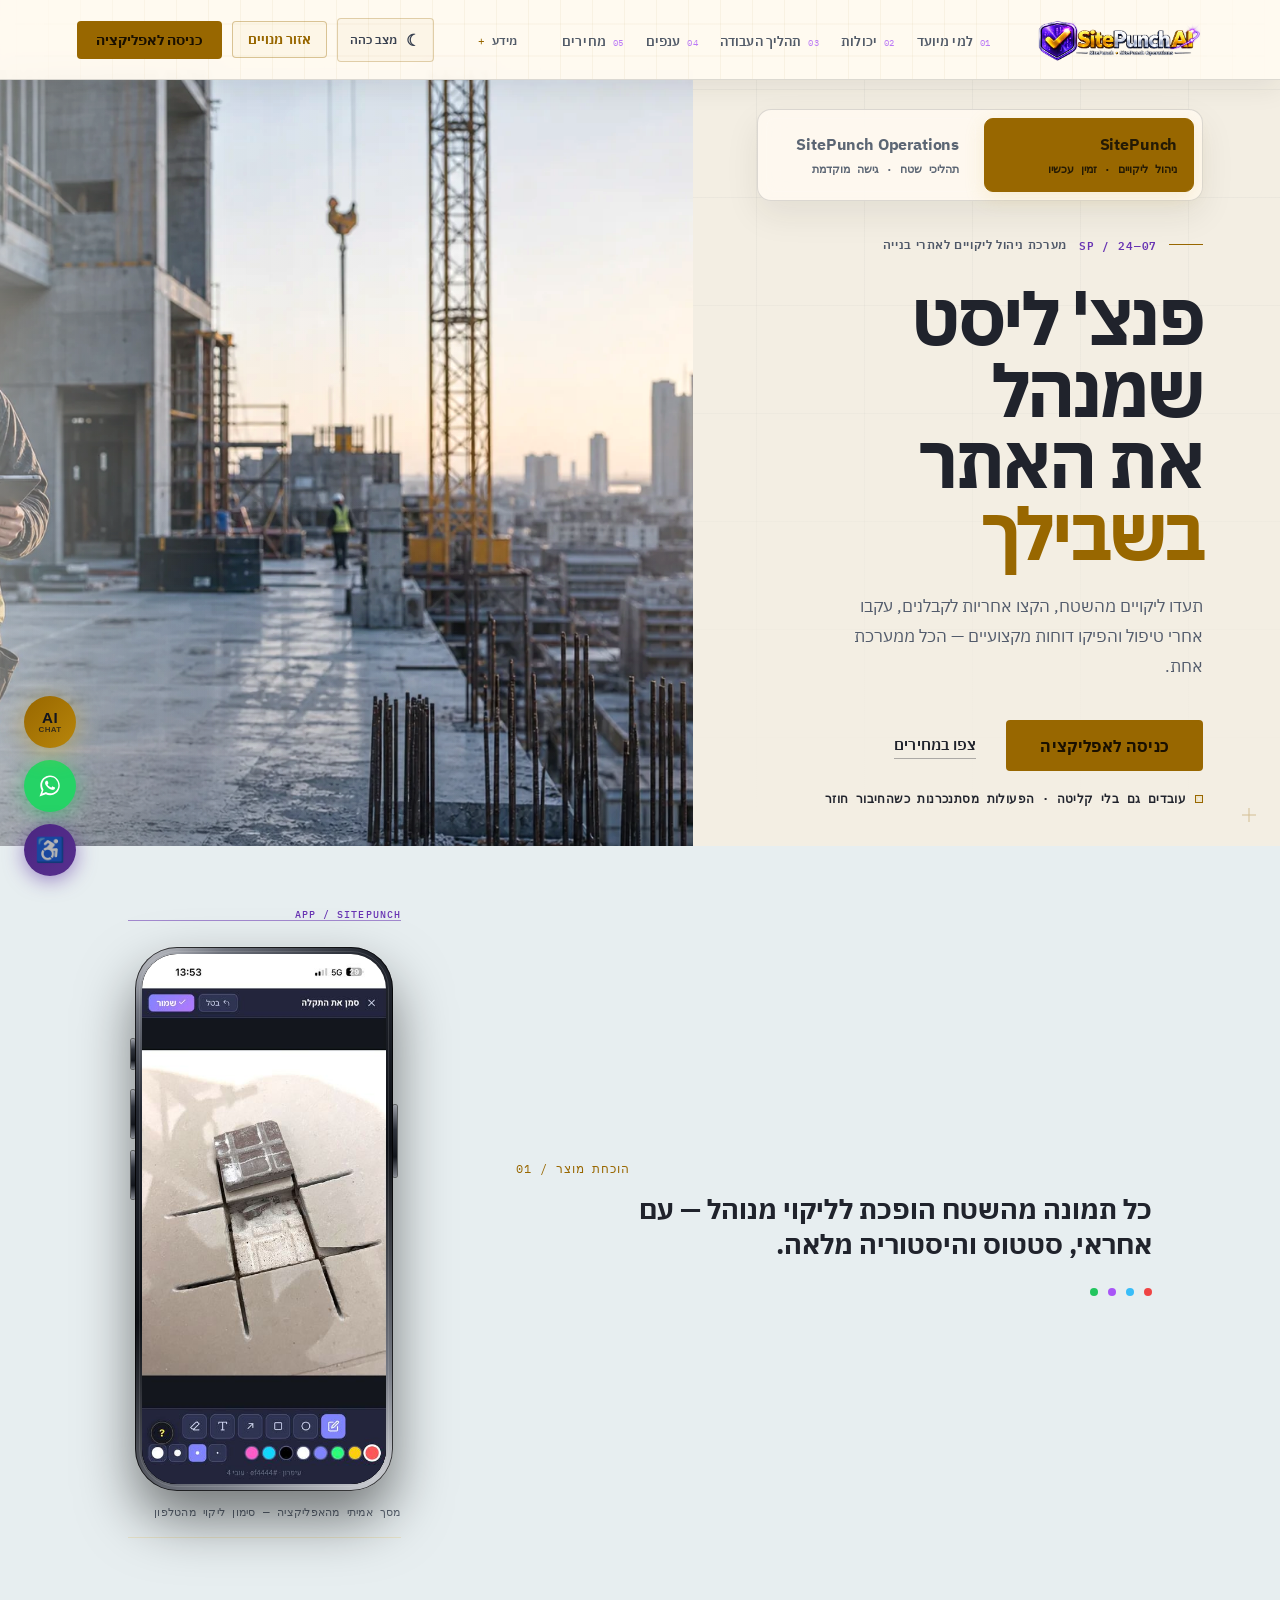
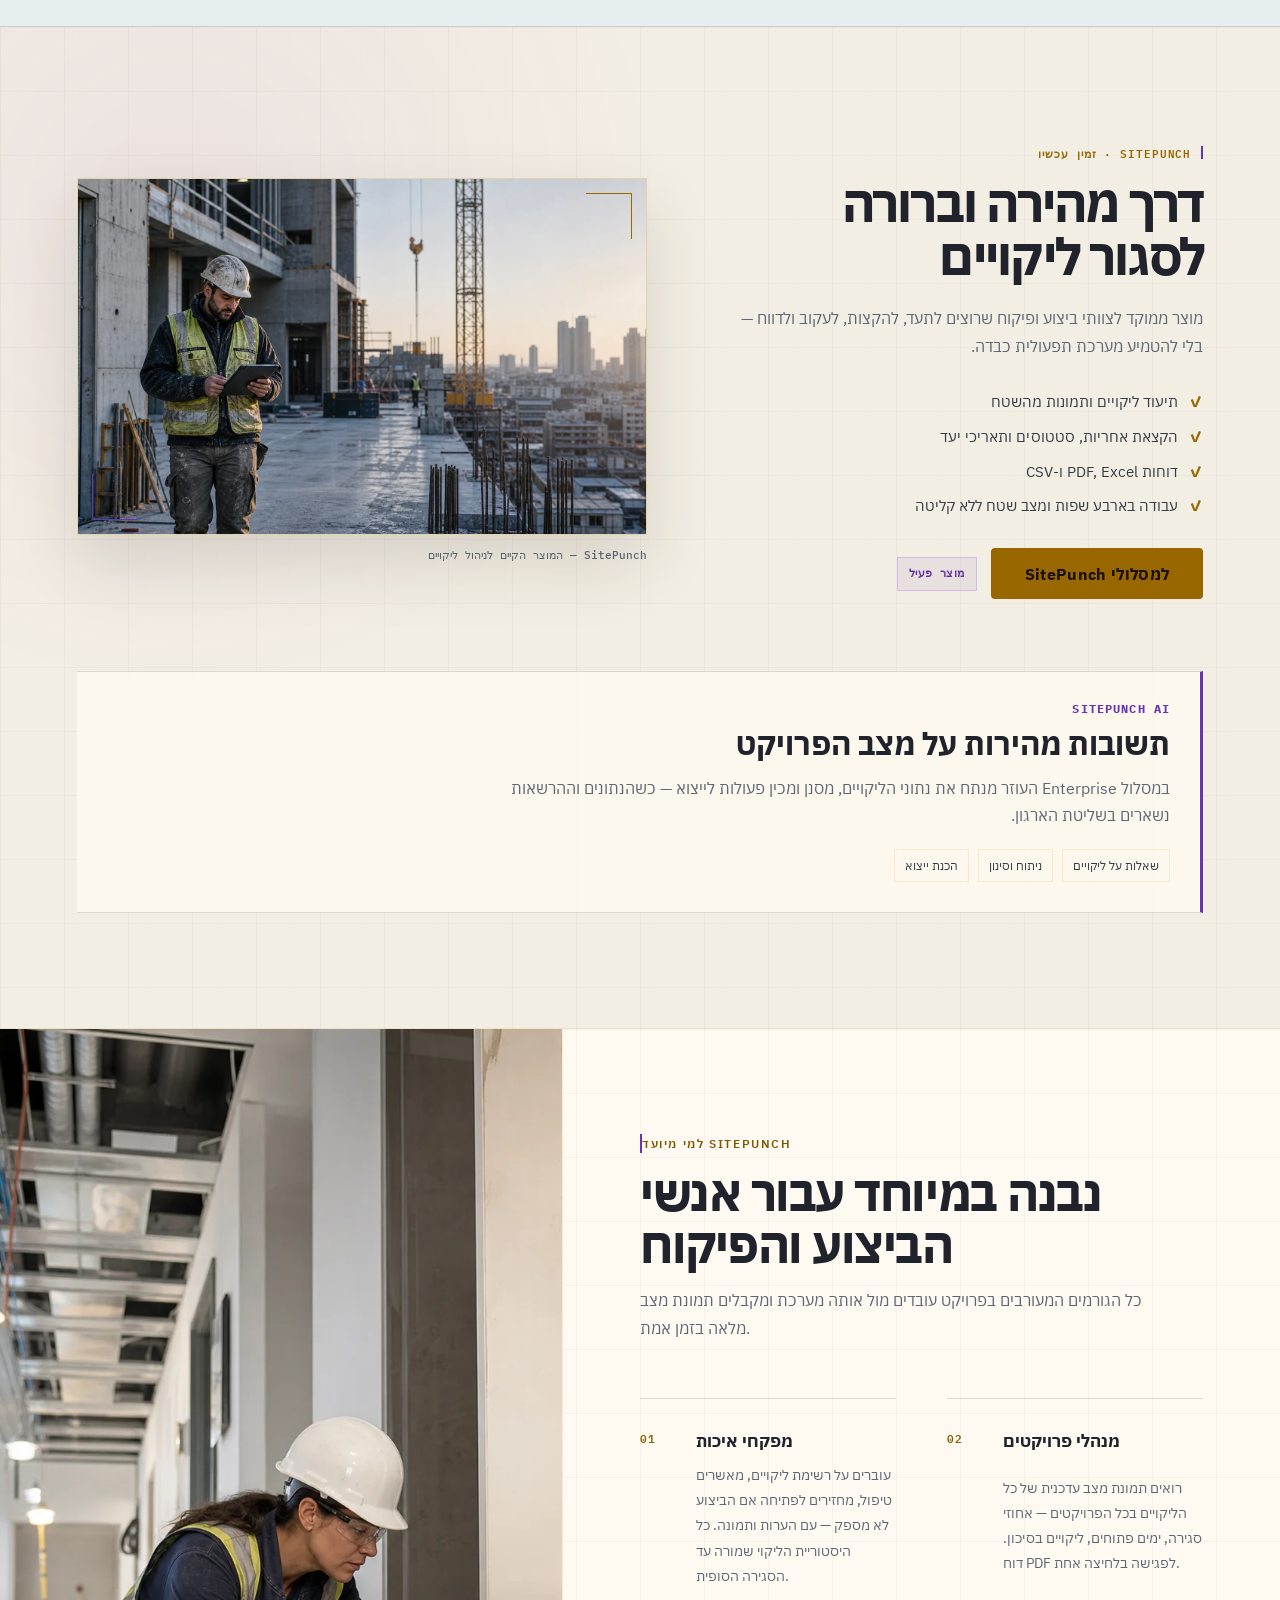
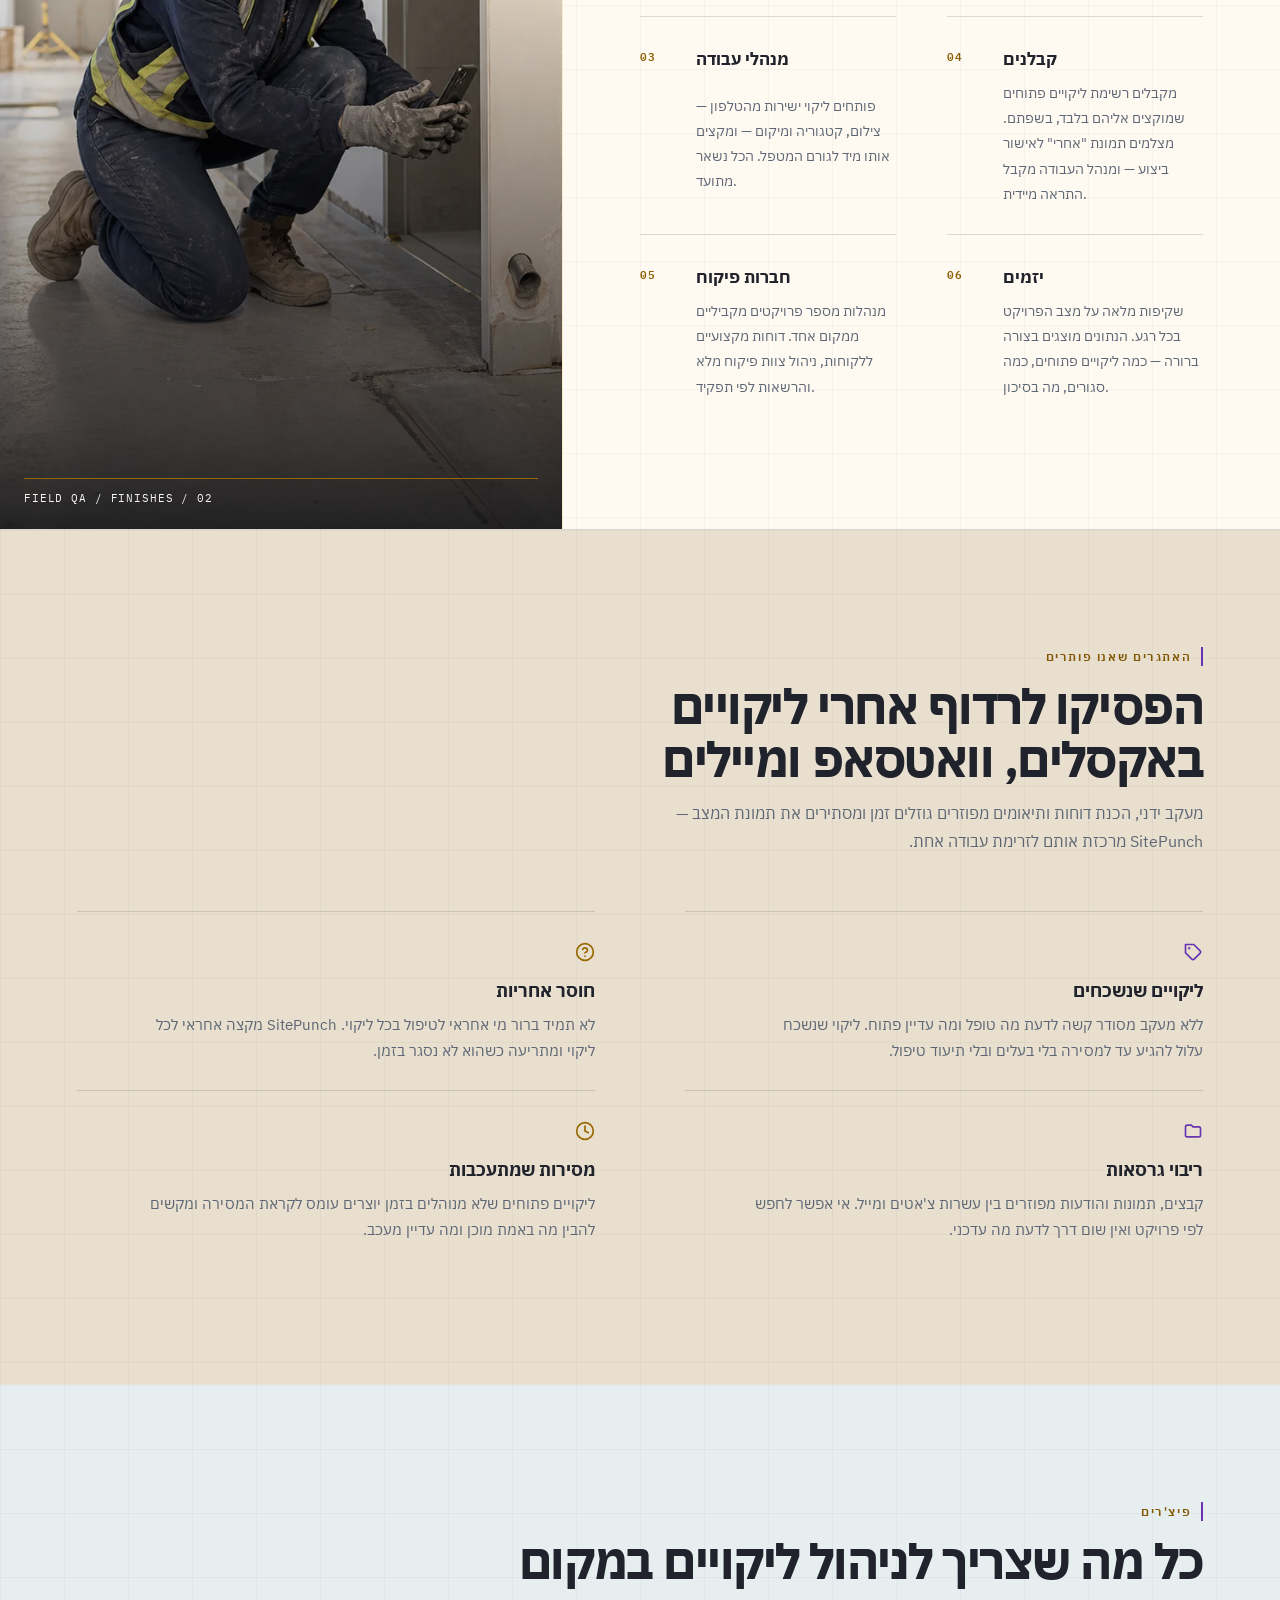
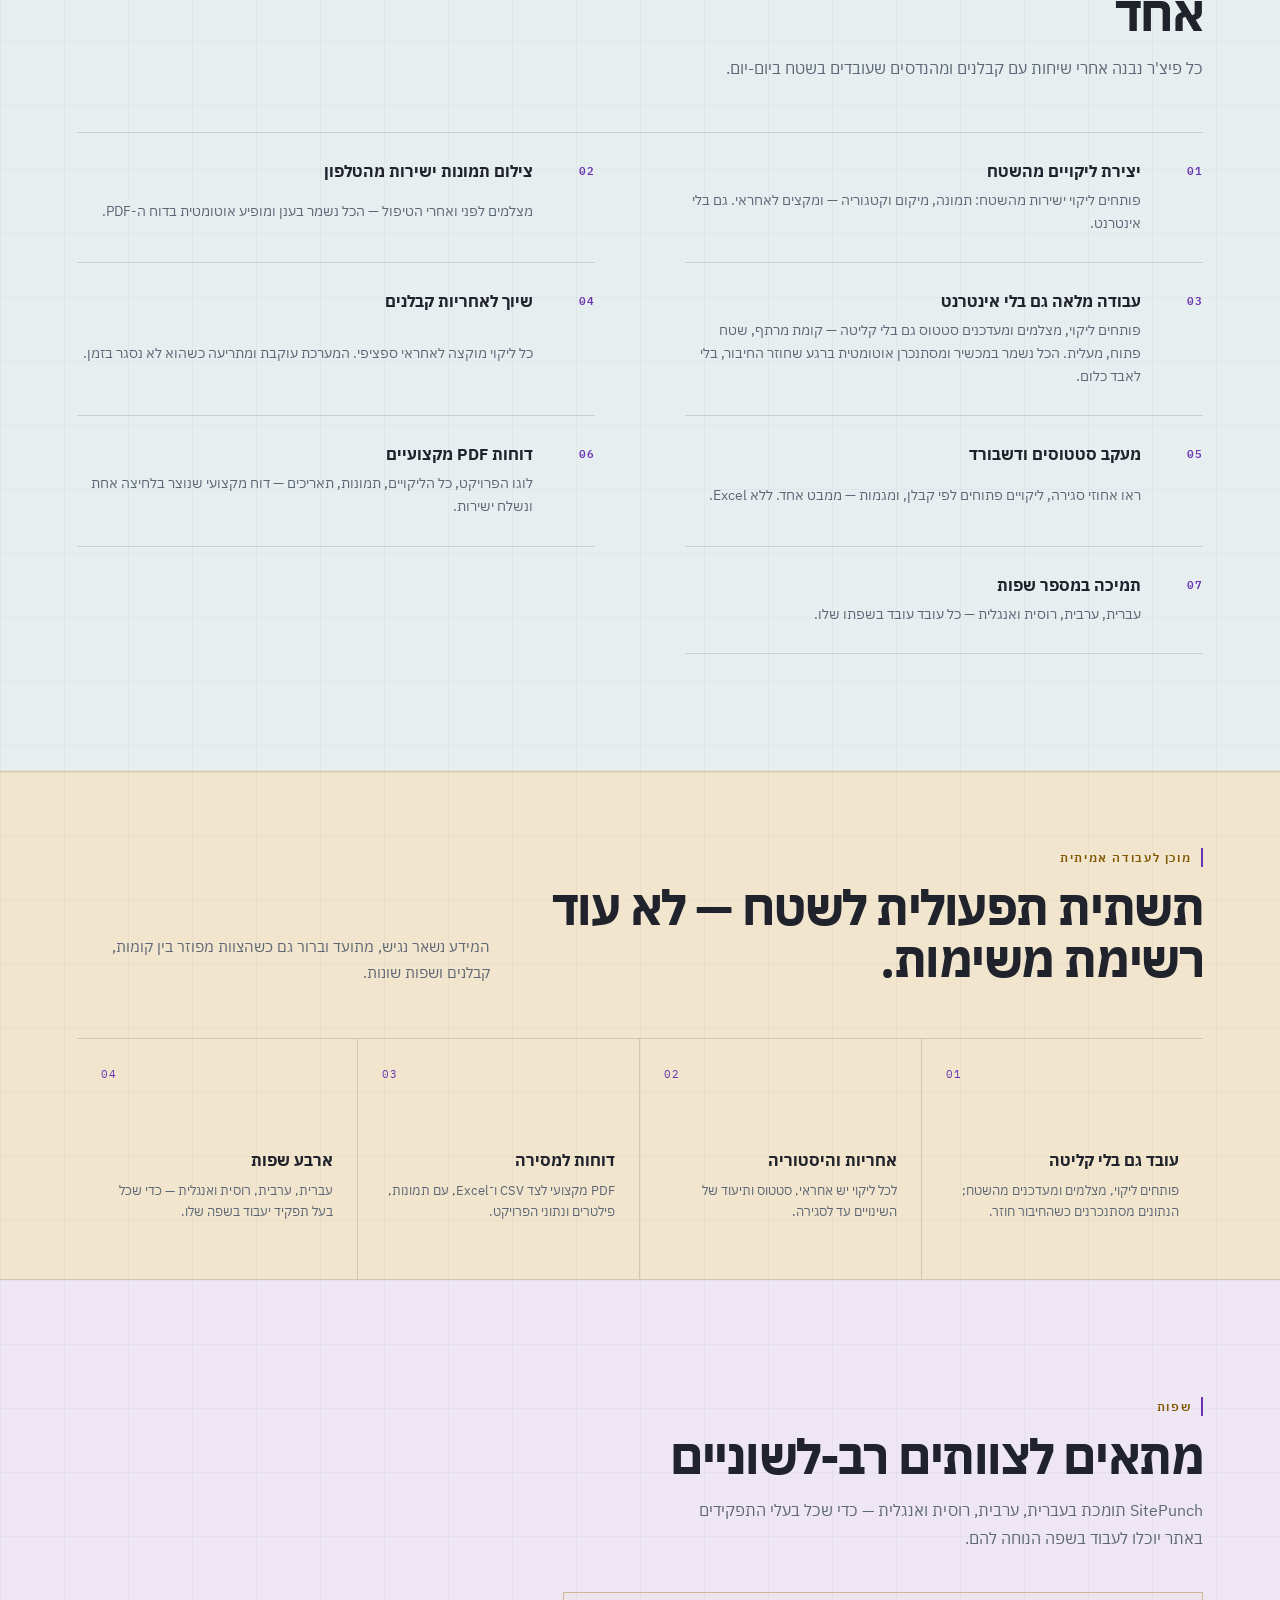
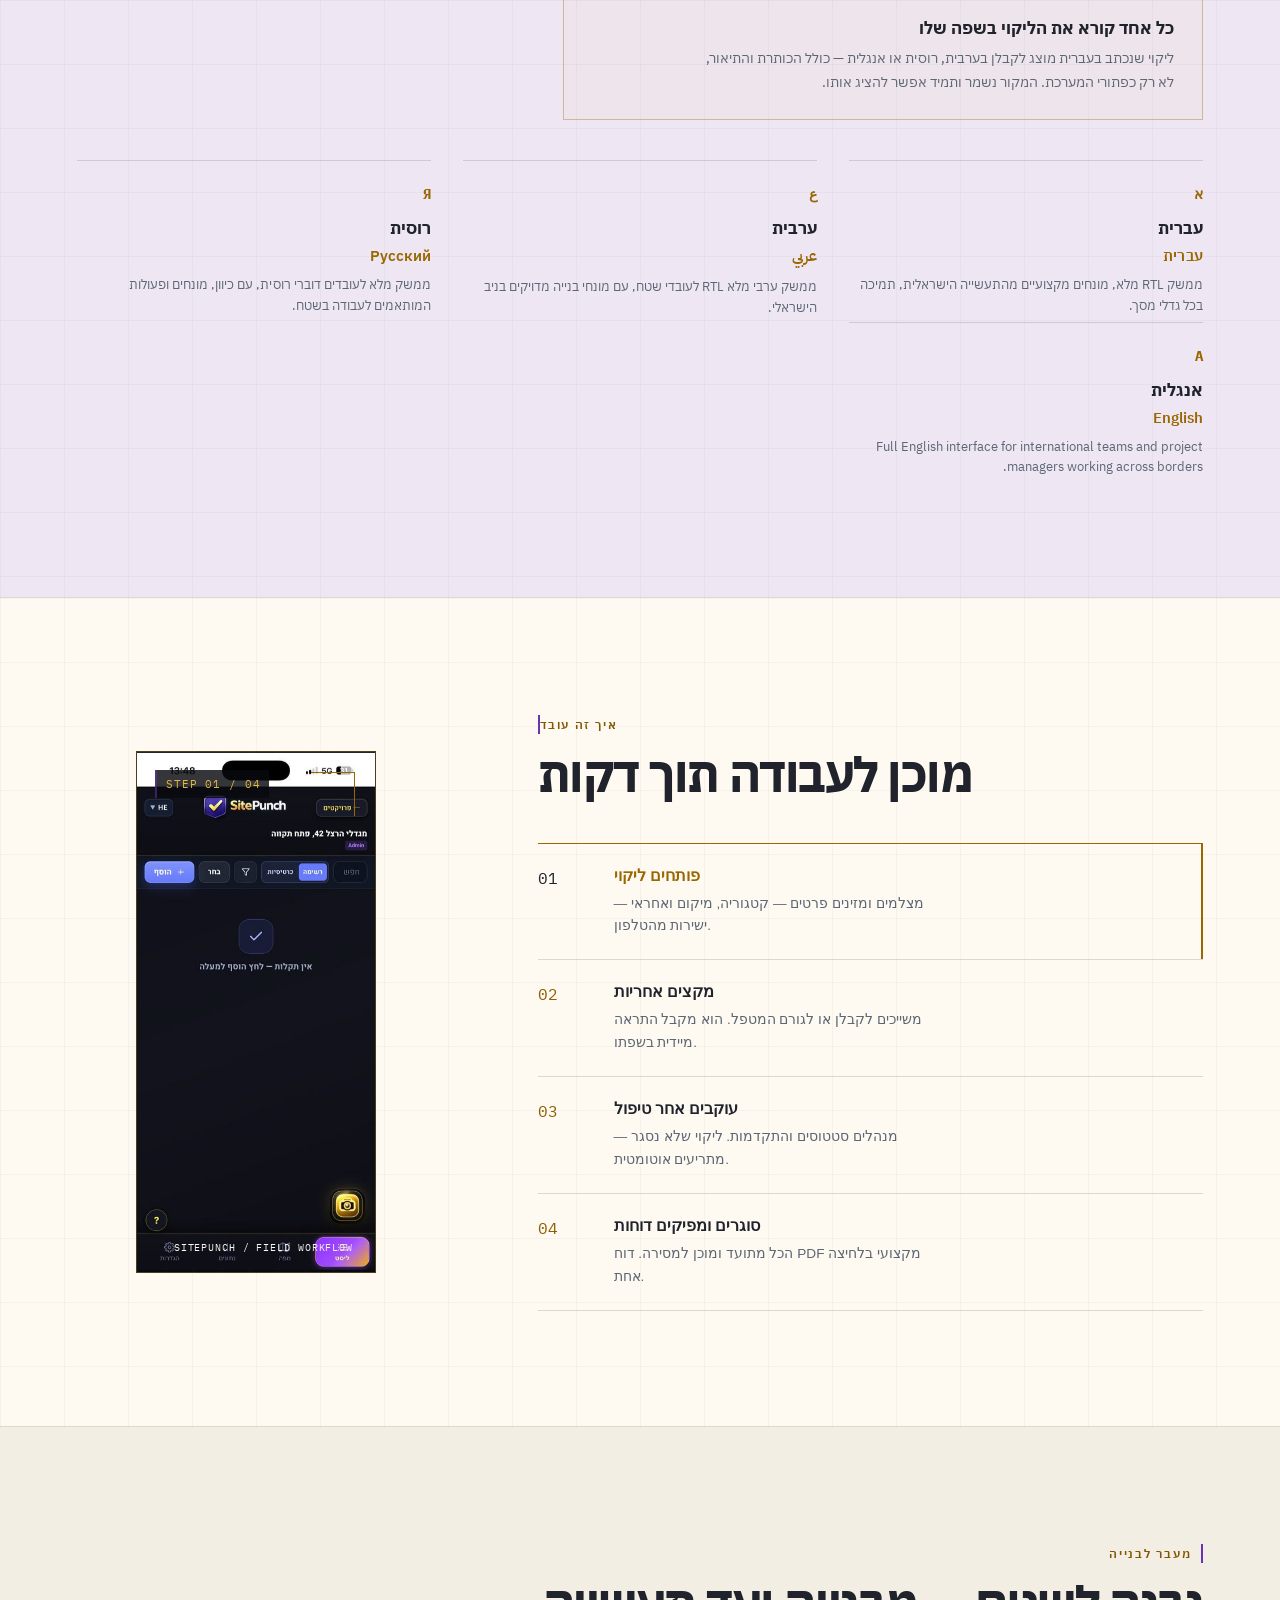
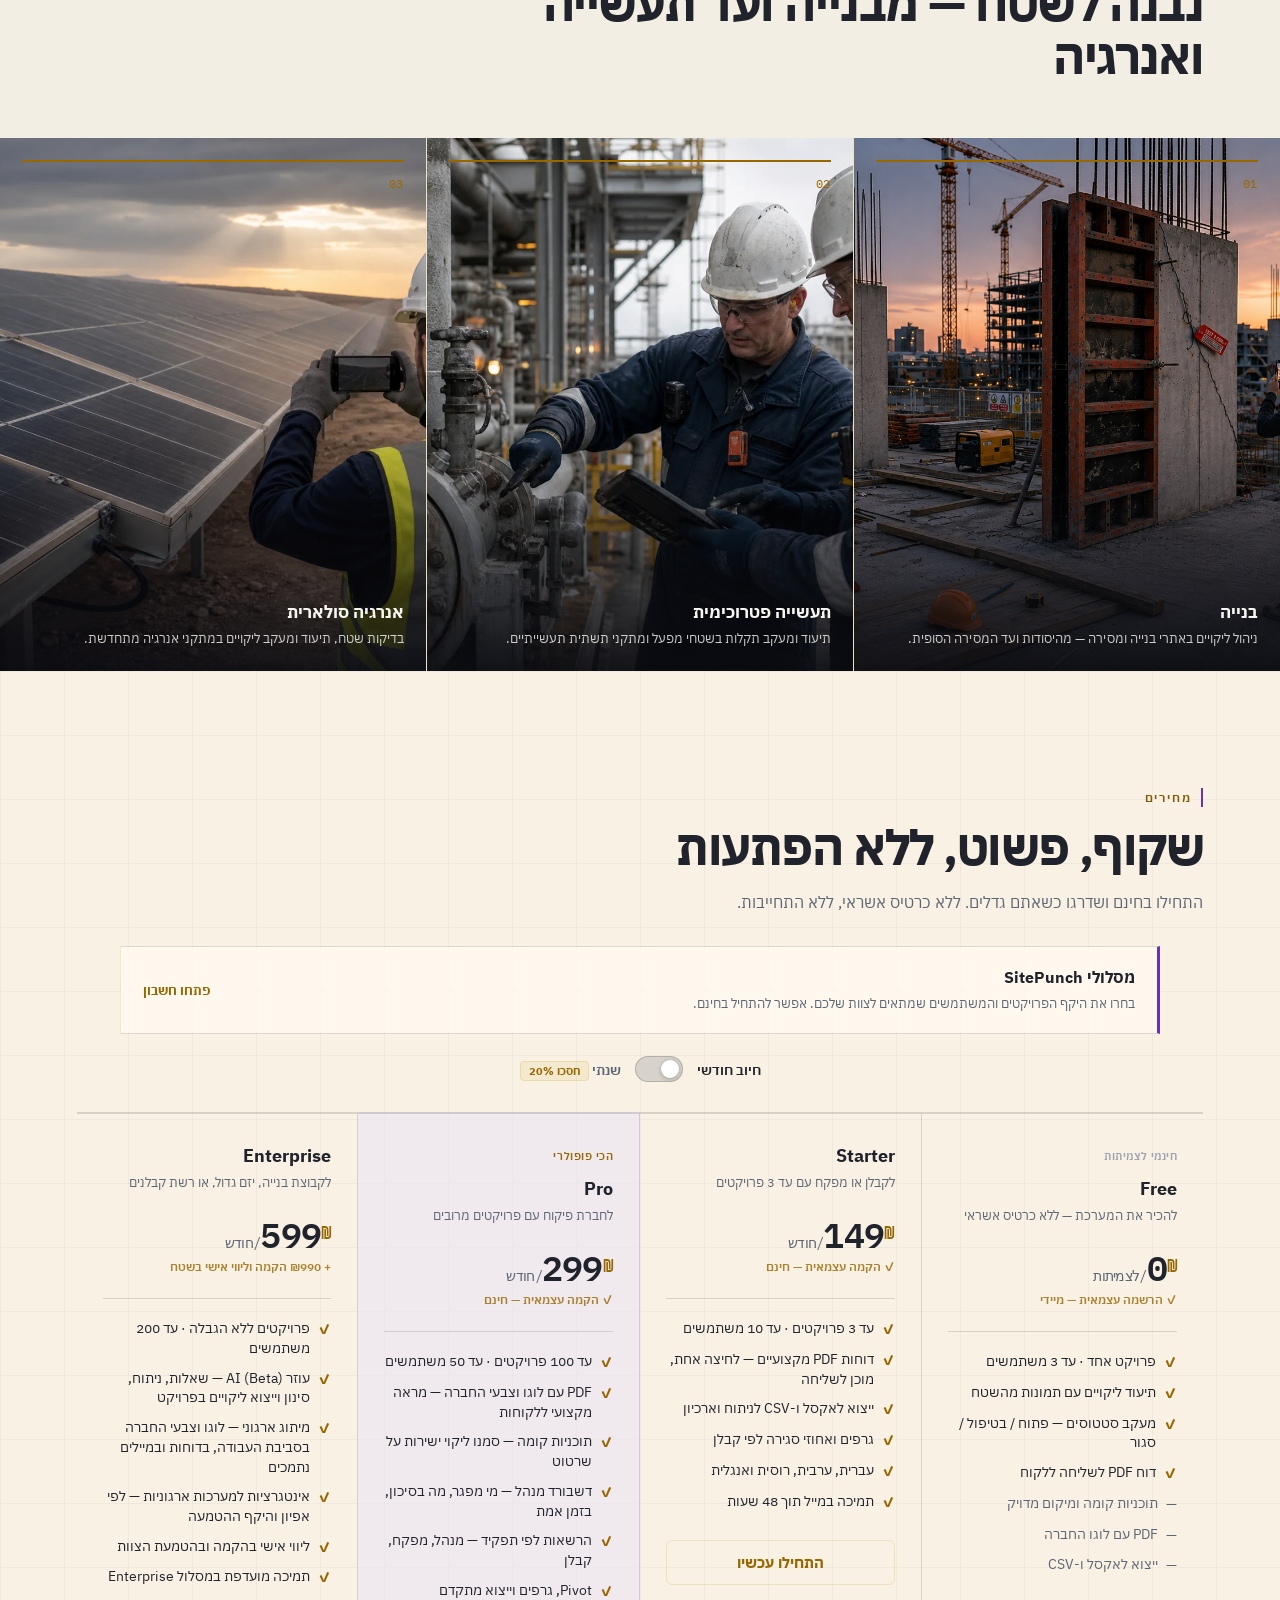
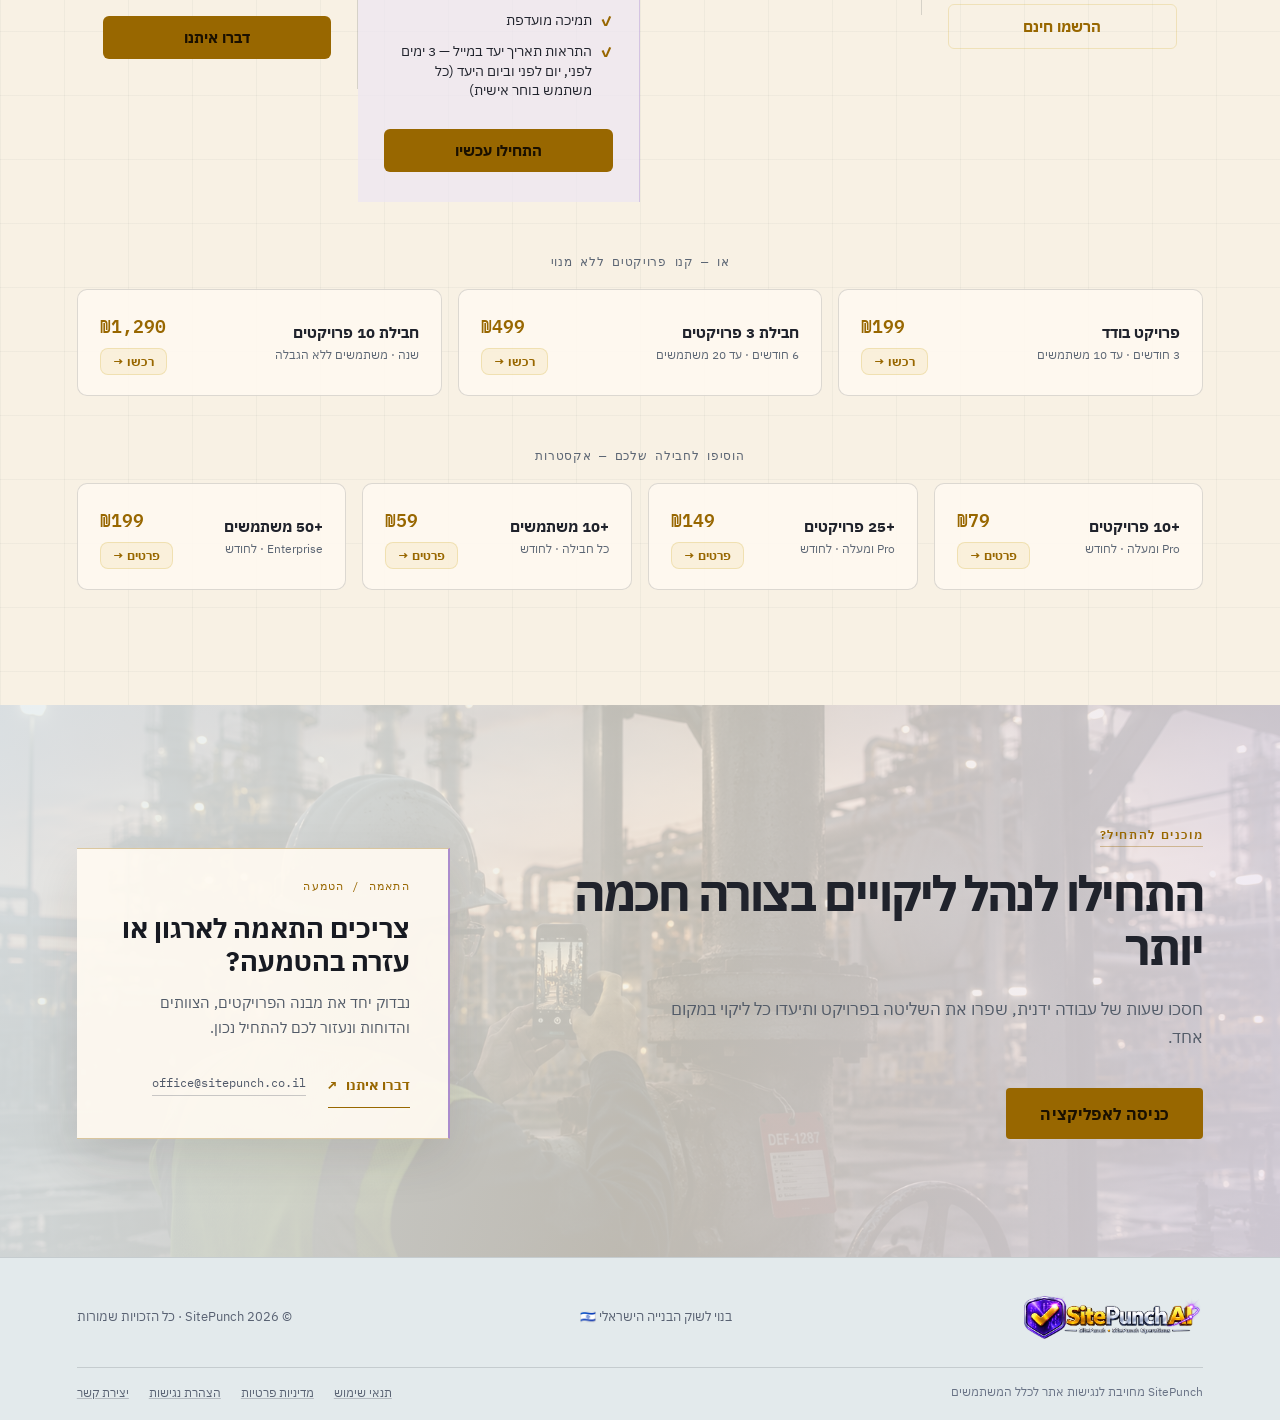
==== commit b5e638e3: "fix(pricing): align Enterprise at 599 across landing" ====
--- a/index.html
+++ b/index.html
@@ -2360,7 +2360,7 @@
     <div class="pricing-card">
       <div class="plan-name">Enterprise</div>
       <div class="plan-desc">לקבוצת בנייה, יזם גדול, או רשת קבלנים</div>
-      <div class="plan-price"><span class="currency">₪</span><span id="entPrice">799</span><span class="period">/חודש</span></div>
+      <div class="plan-price"><span class="currency">₪</span><span id="entPrice">599</span><span class="period">/חודש</span></div>
       <div class="plan-onboard">+ ₪990 הקמה וליווי אישי בשטח</div>
       <hr class="plan-divider">
       <ul class="plan-features">
@@ -3158,7 +3158,7 @@
 let PUBLIC_PRICING = Object.freeze({
   starter: Object.freeze({ monthly: 14900, annual: 142800 }),
   pro: Object.freeze({ monthly: 29900, annual: 286800 }),
-  enterprise: Object.freeze({ monthly: 79900, annual: 766800 }),
+  enterprise: Object.freeze({ monthly: 59900, annual: 574800 }),
   operations: Object.freeze({ monthly: 159000, annual: 1526400 }),
 });
 let PUBLIC_SKUS = Object.freeze({
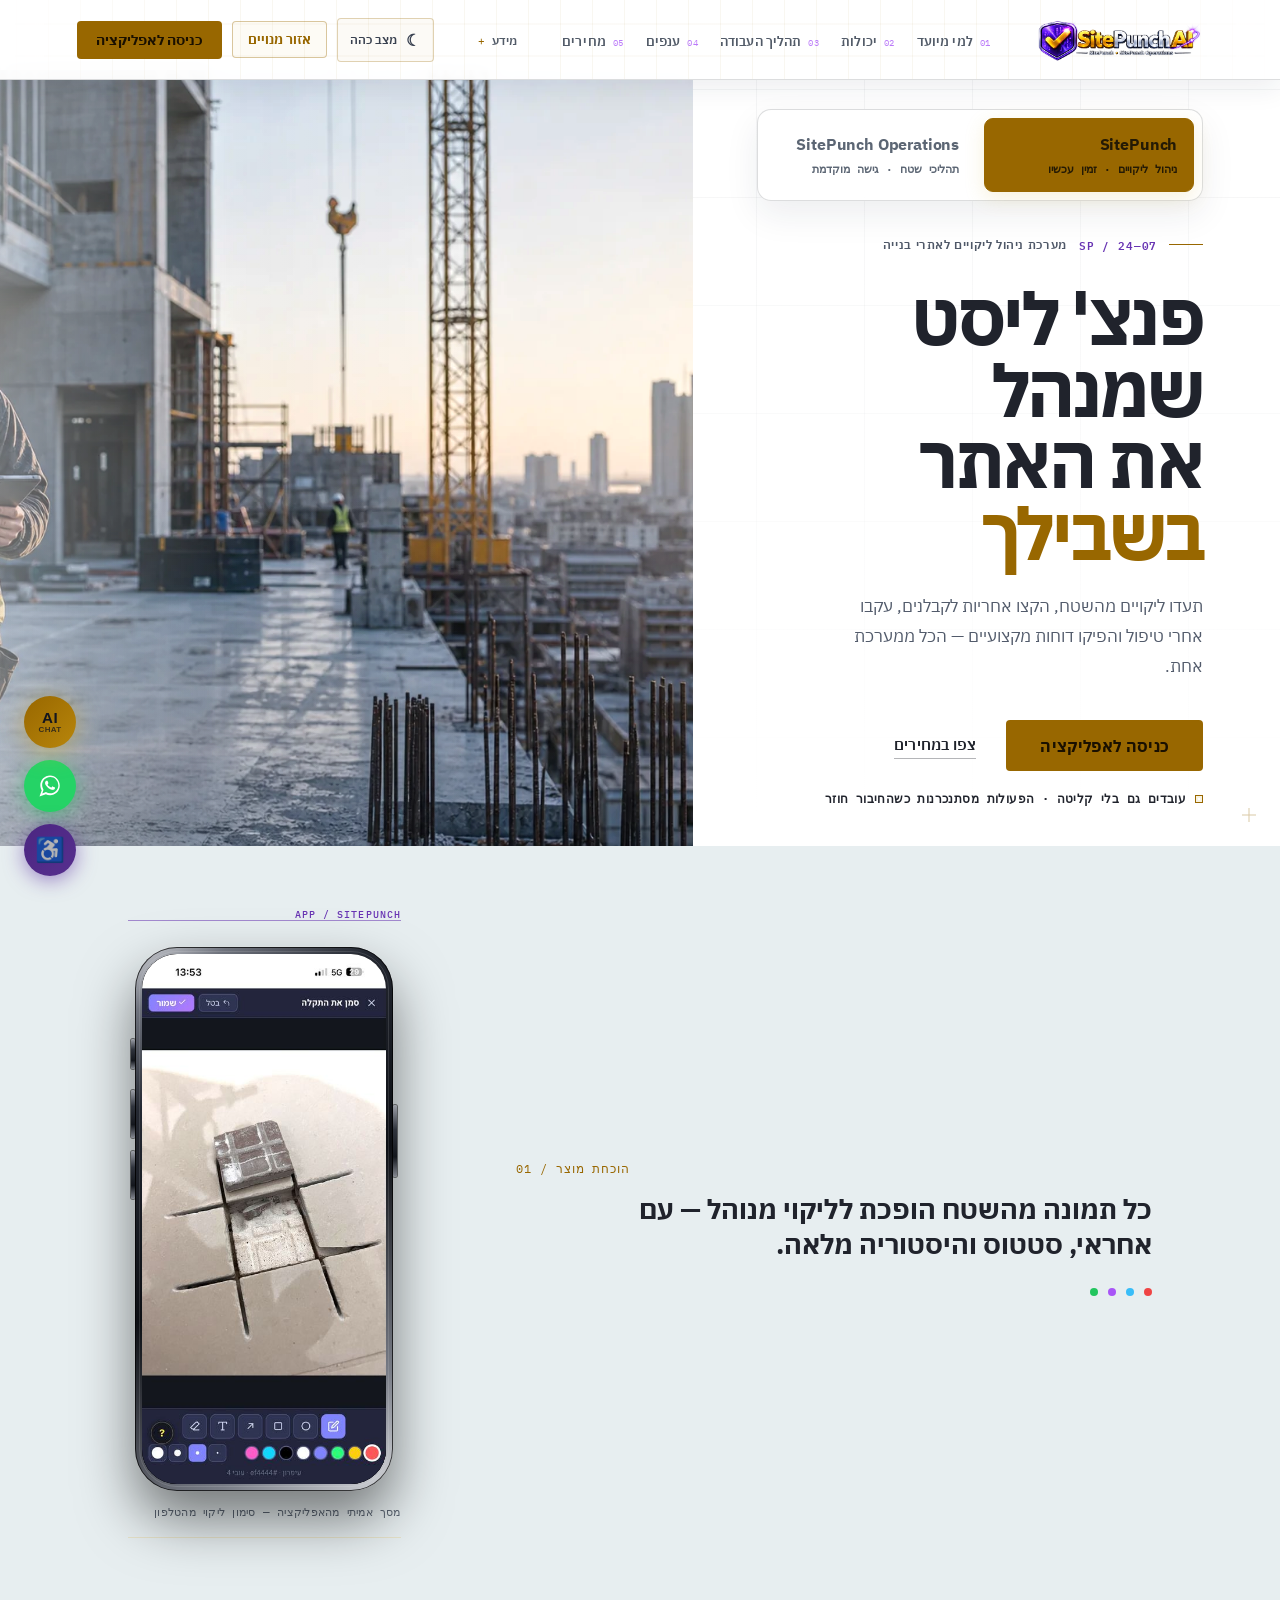
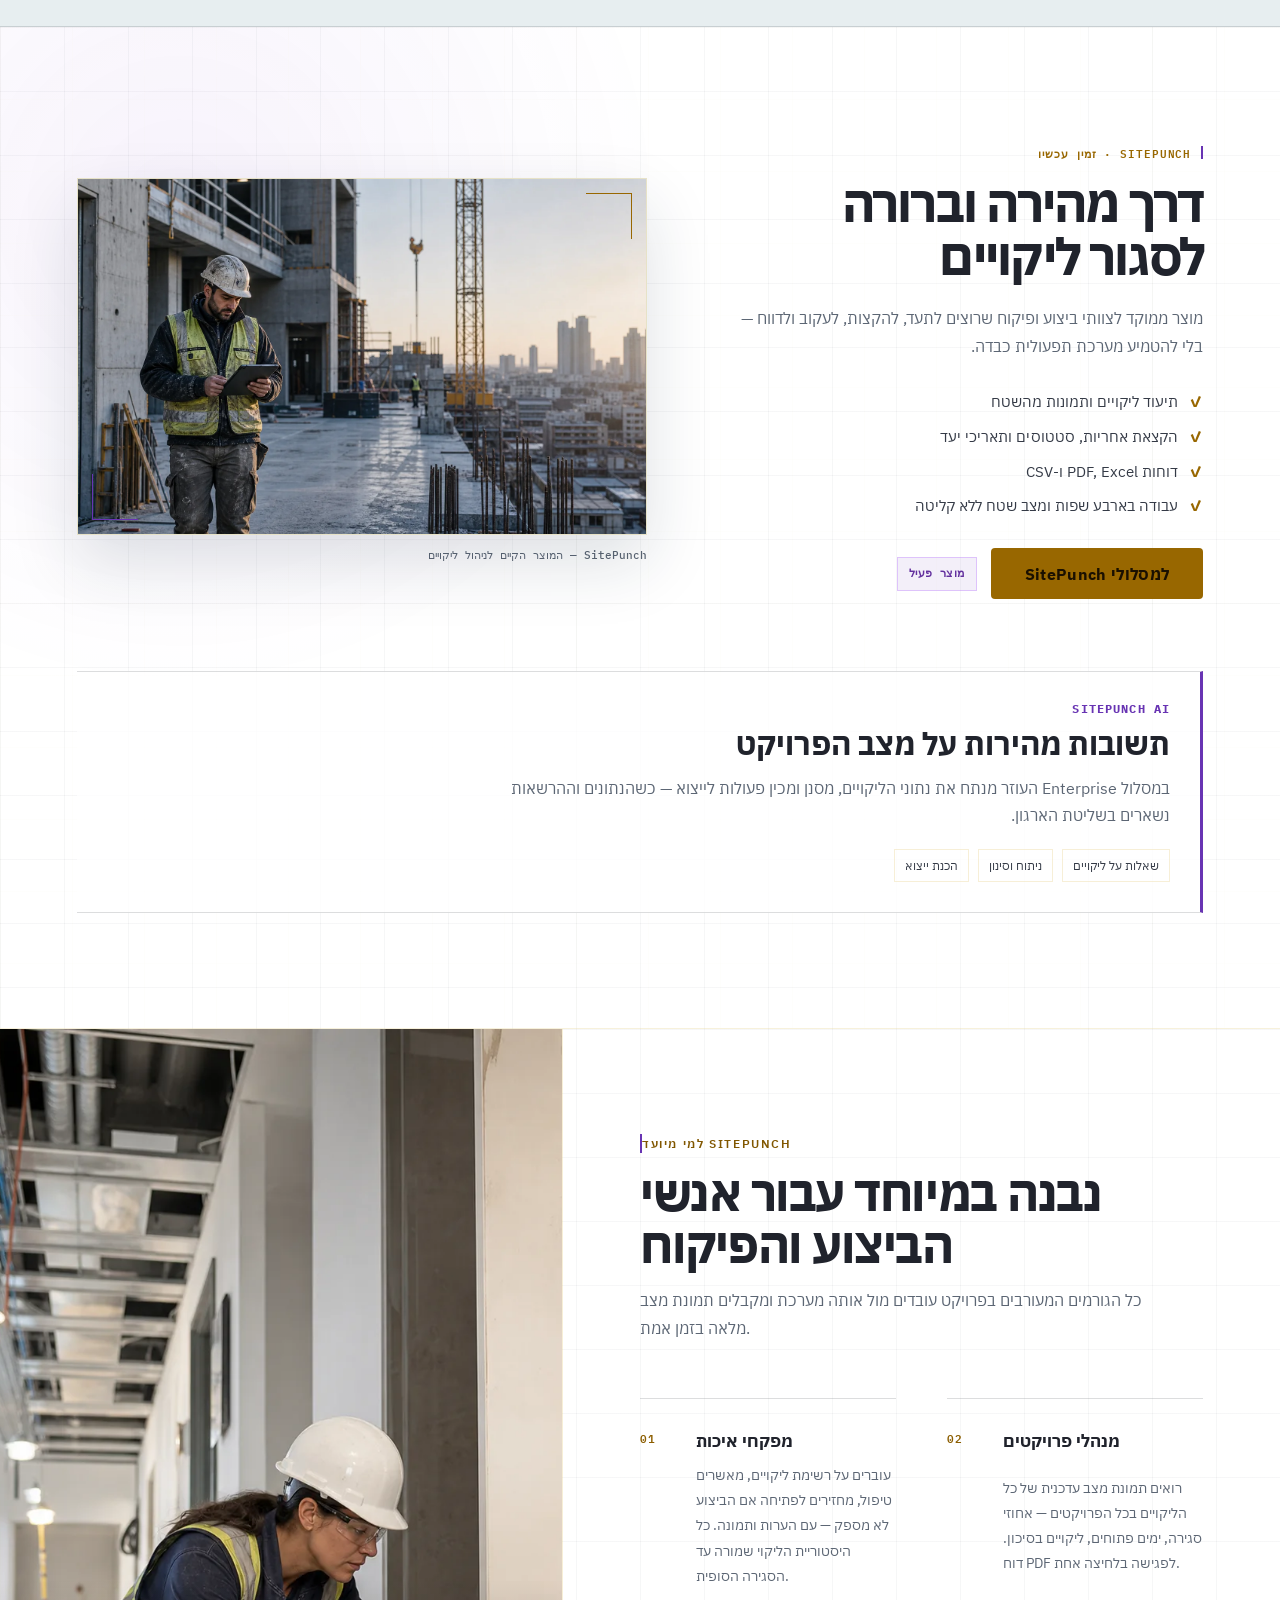
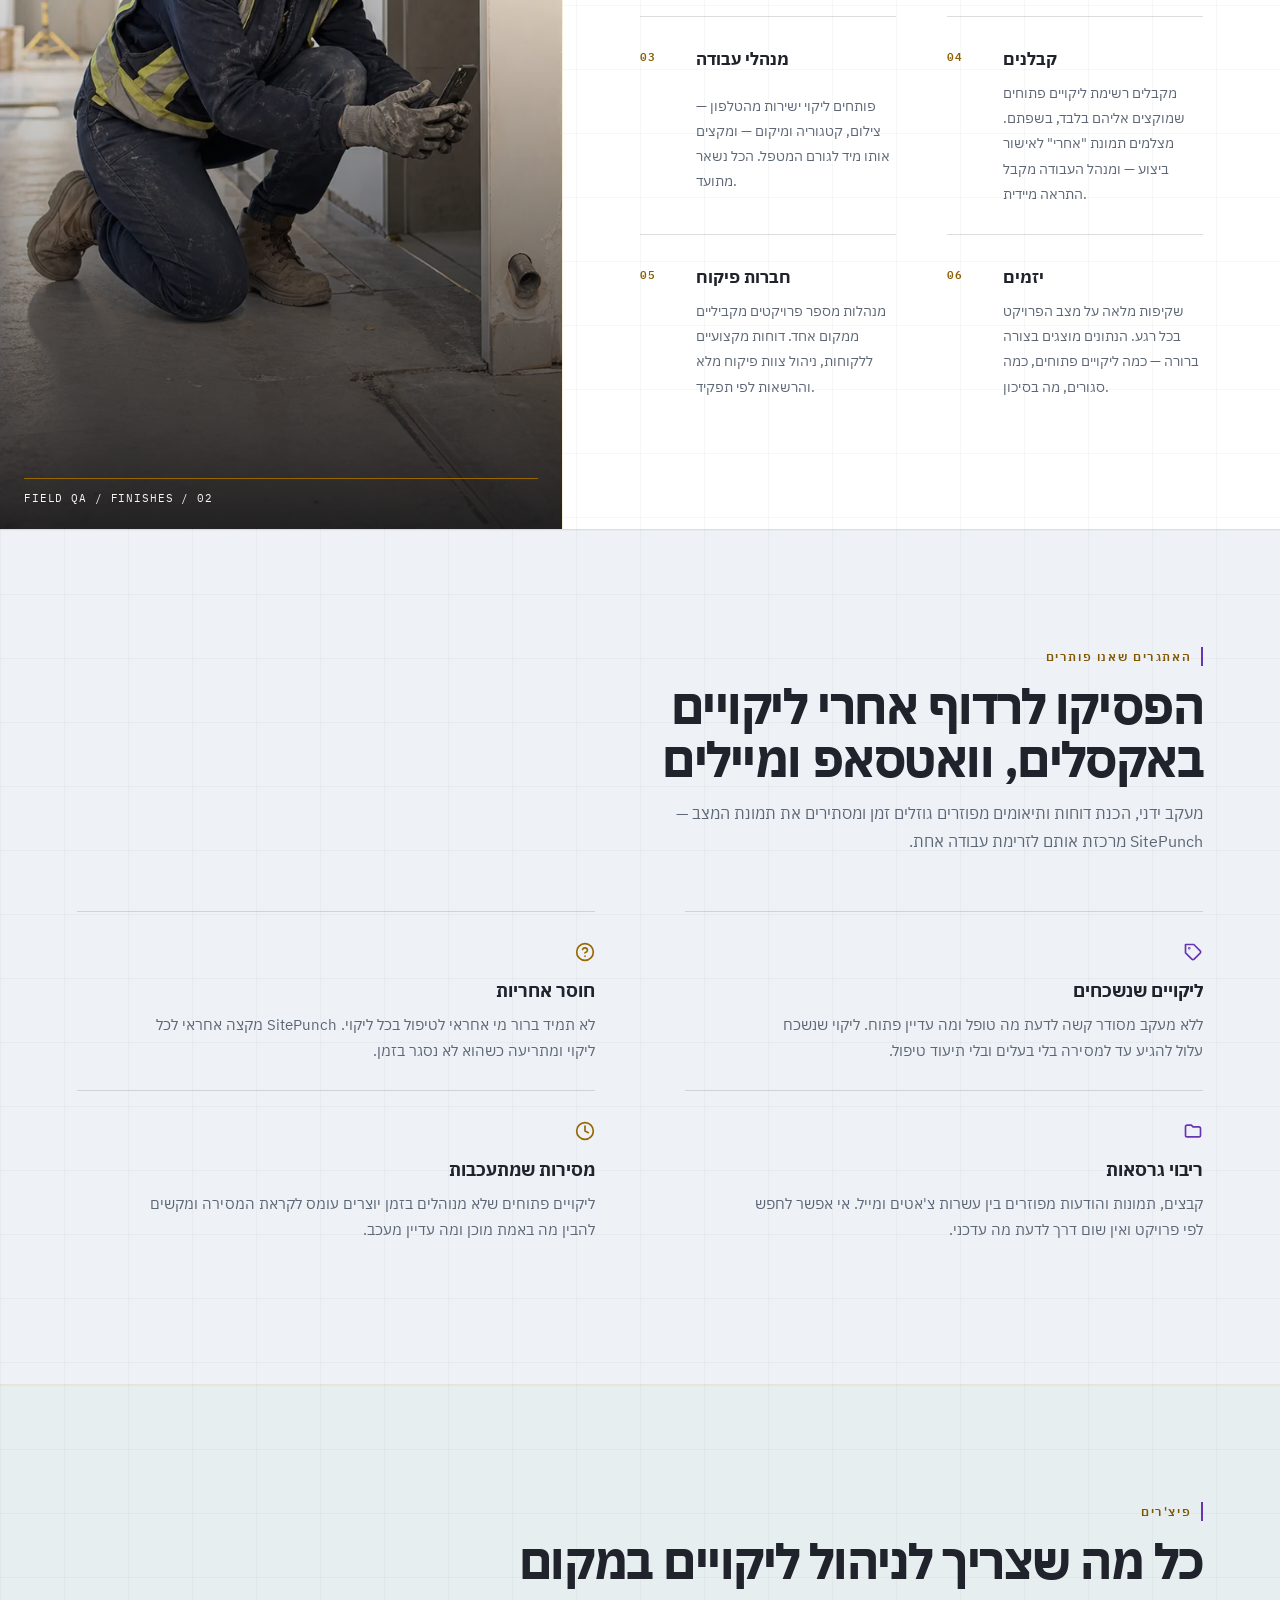
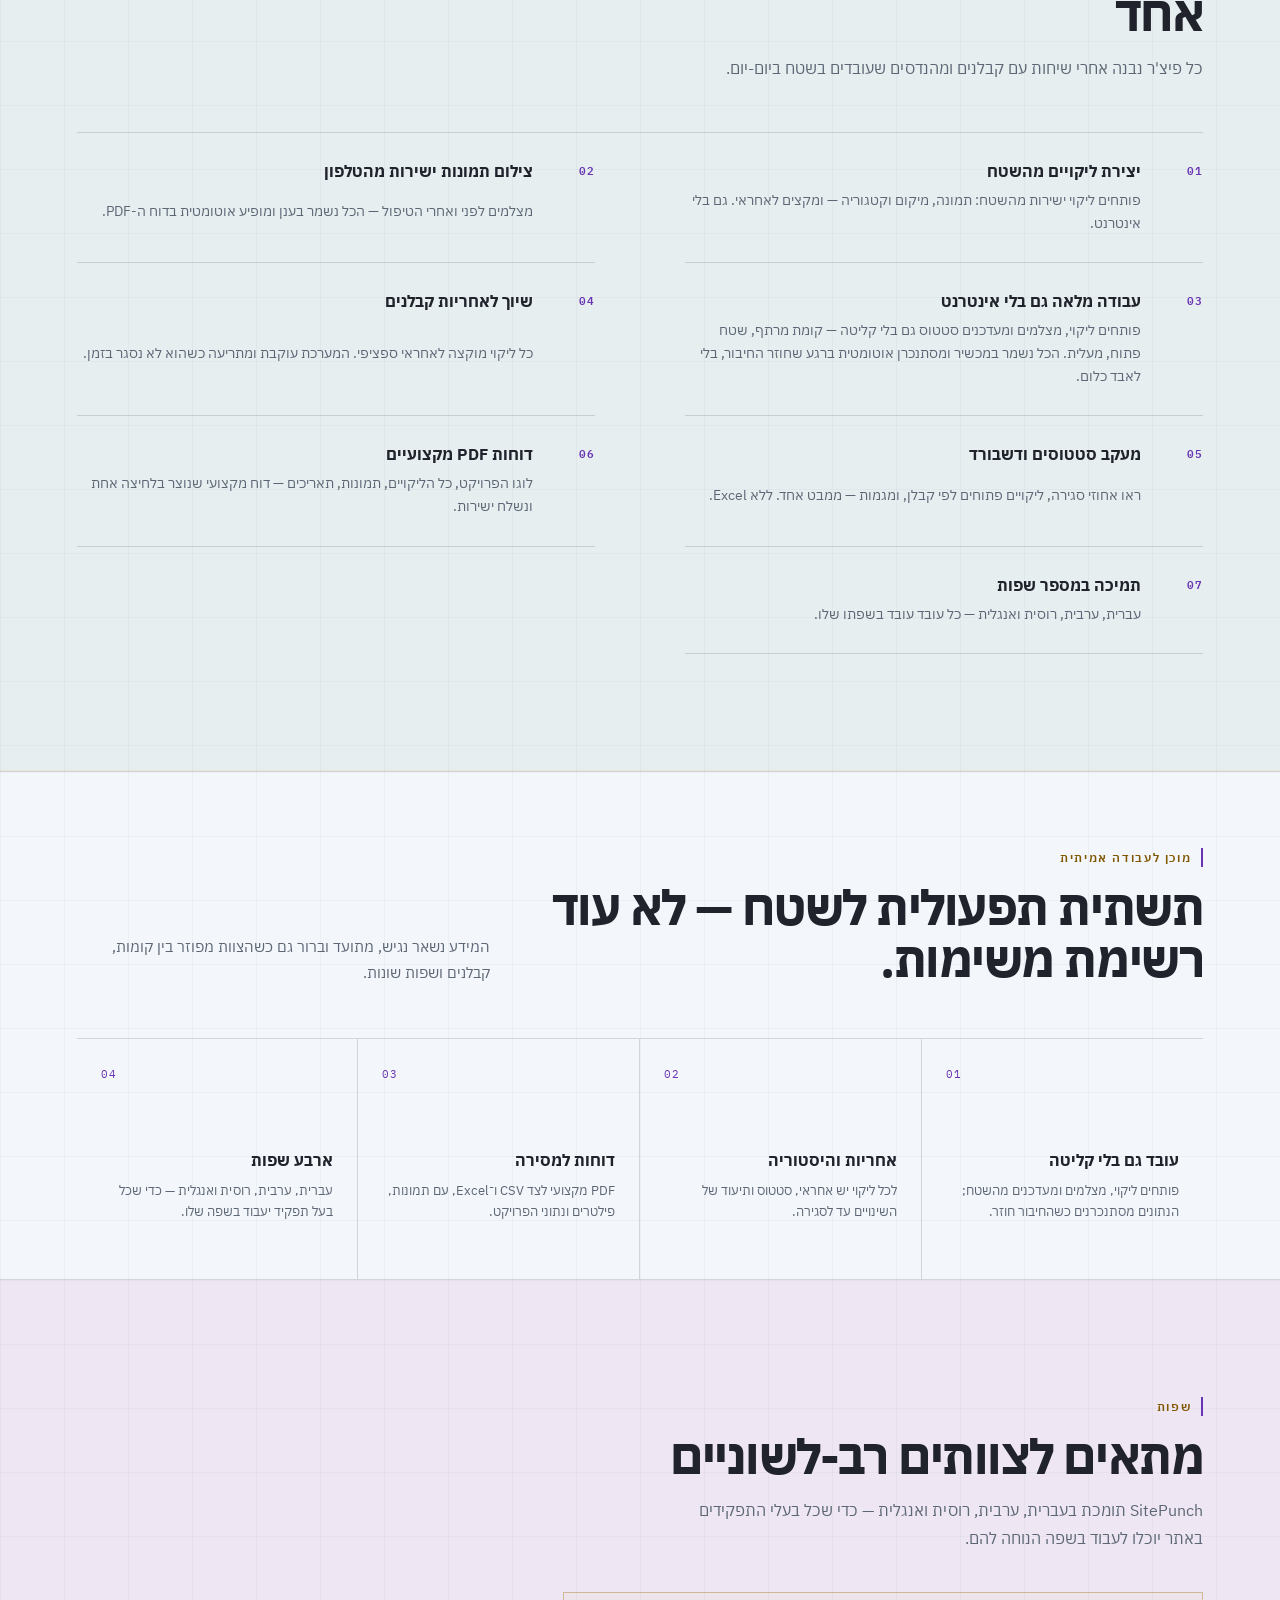
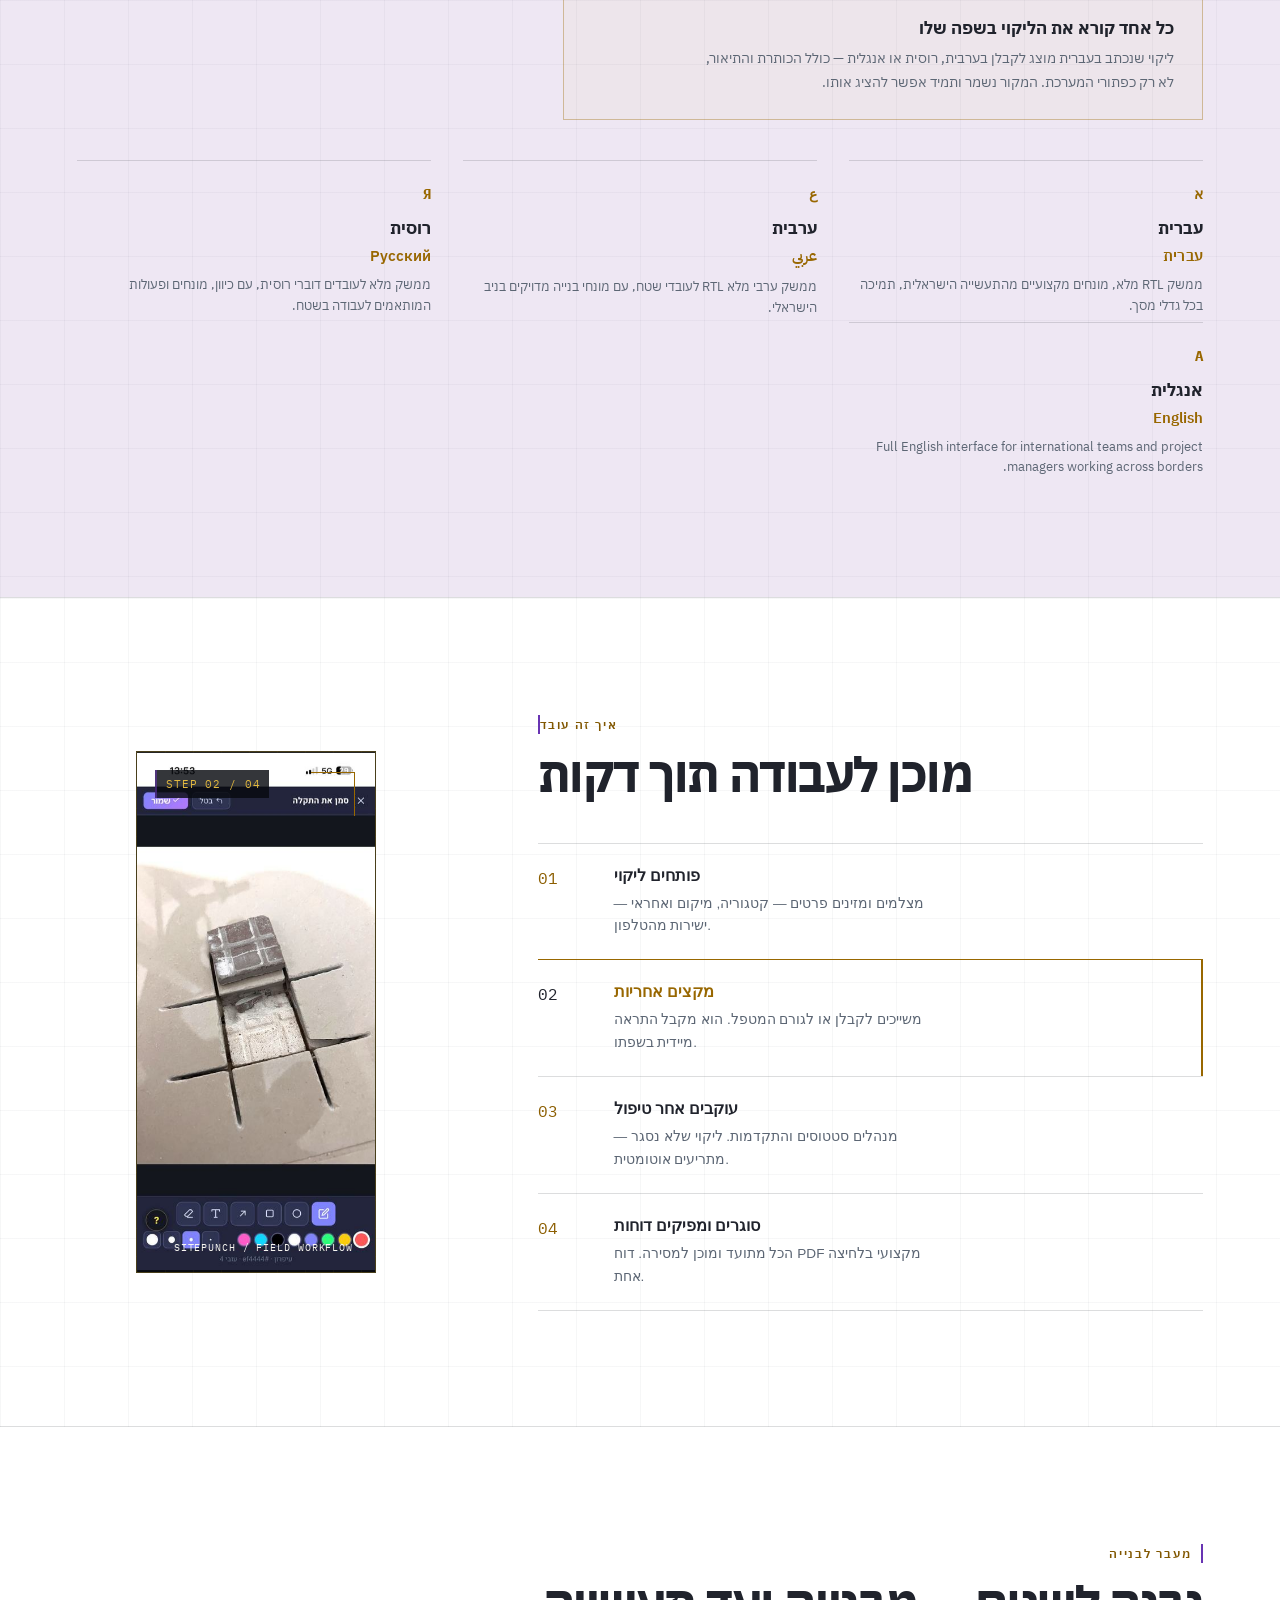
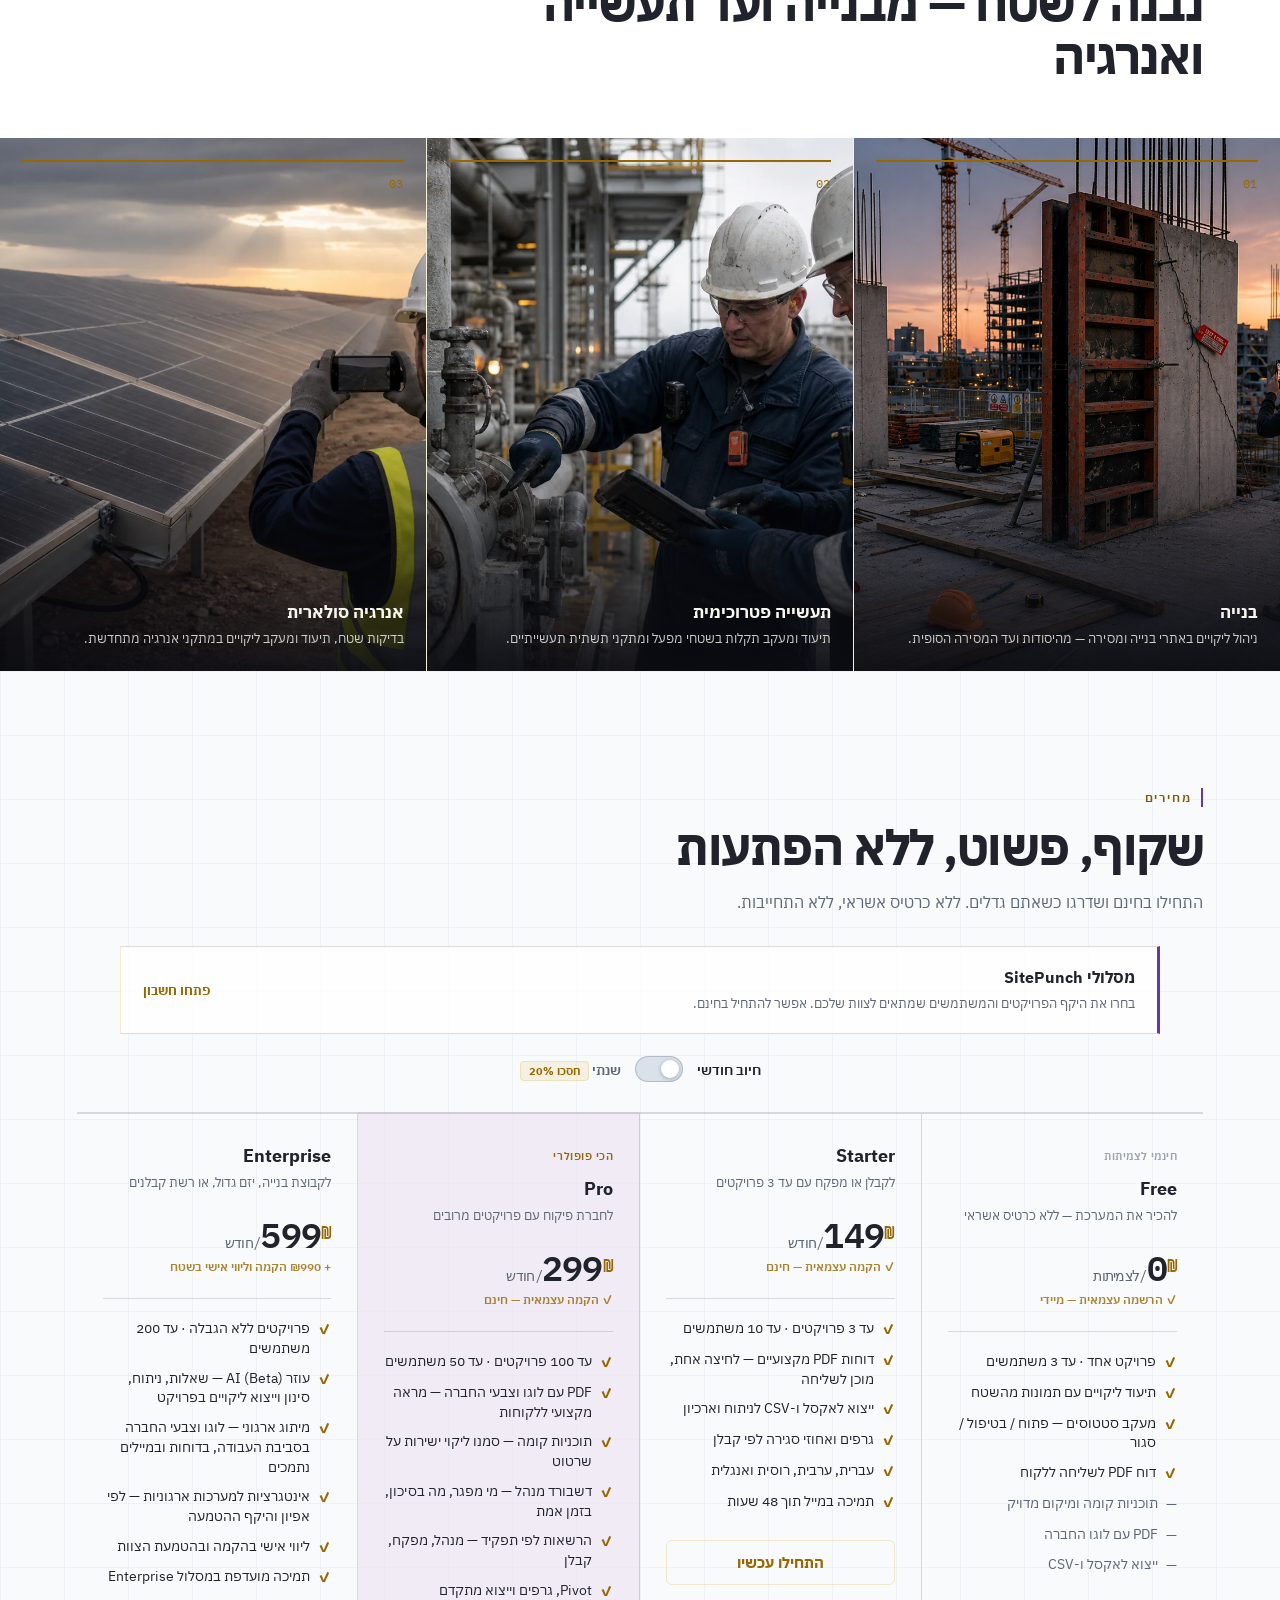
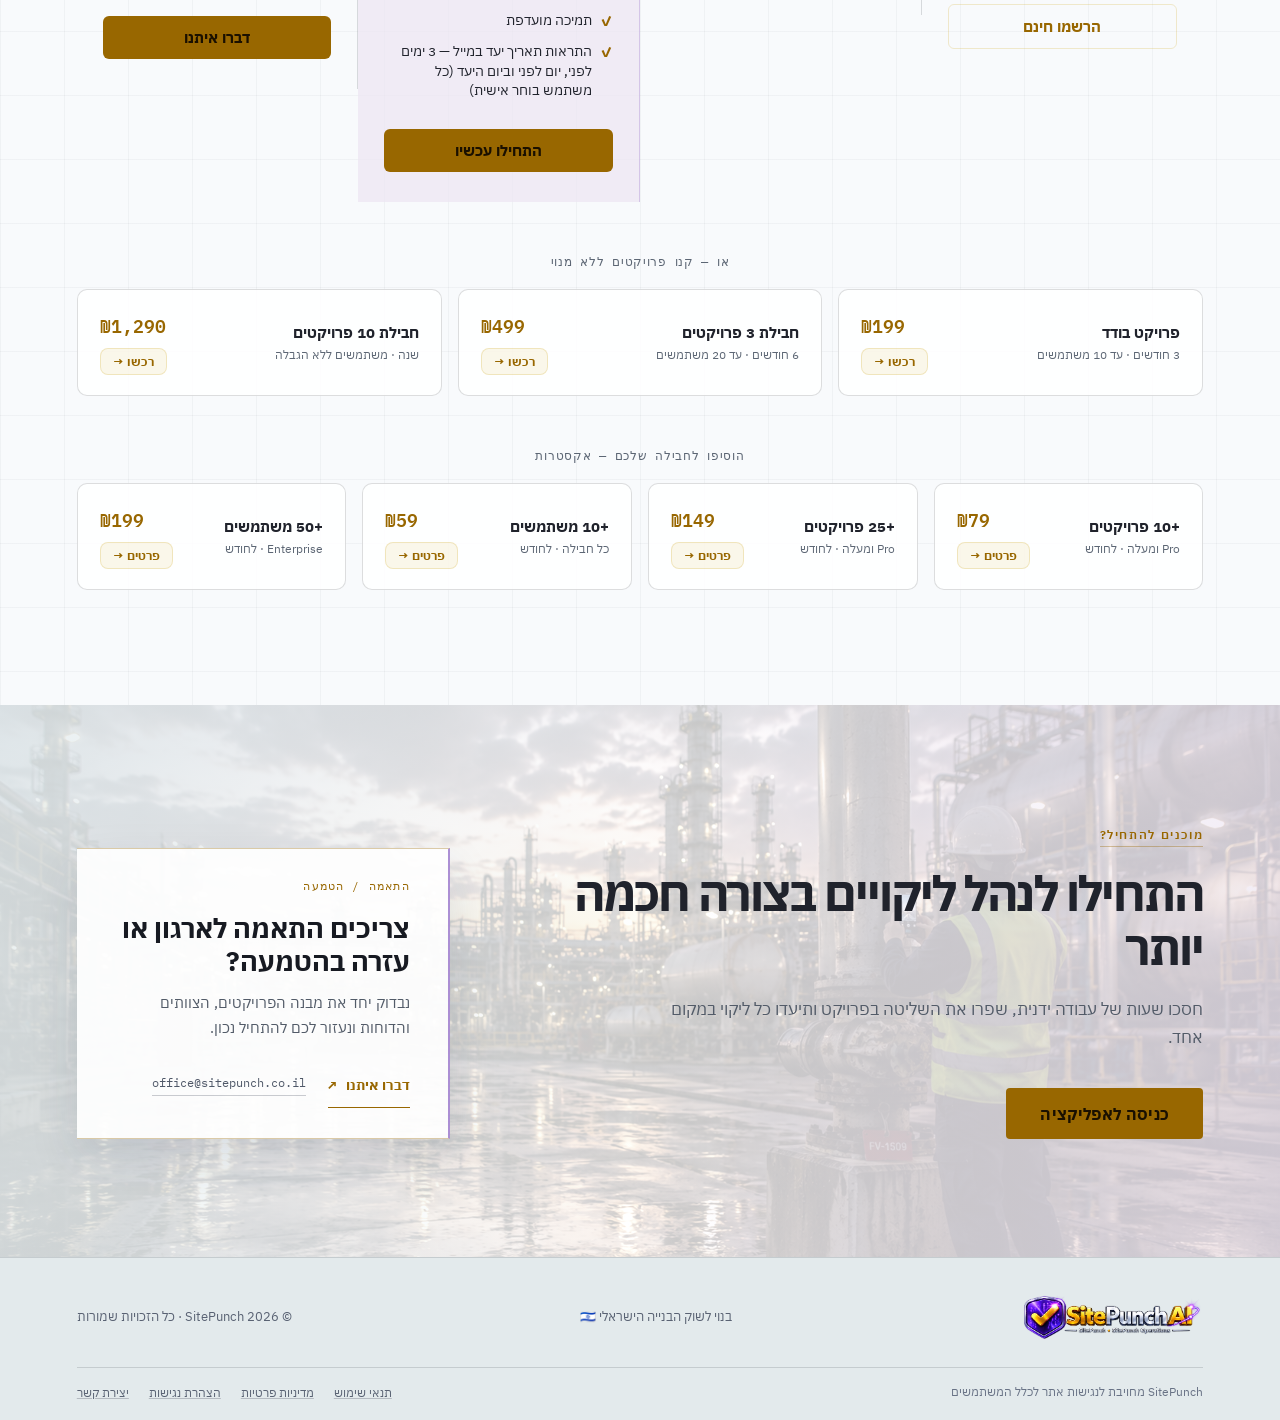
==== commit cac0af92: "style: use clean white light theme on landing" ====
--- a/index.html
+++ b/index.html
@@ -1525,18 +1525,18 @@
     .chat-panel { left: 16px; right: auto; bottom: 194px; }
   }
 
-  /* ── LIGHT MODE — warm technical paper, preserving the gold/purple brand ── */
+  /* ── LIGHT MODE — clean white surfaces, preserving the gold/purple brand ── */
   html[data-theme="light"] {
     color-scheme: light;
-    --bg: #f3eee3;
-    --bg2: #fffaf1;
-    --bg3: #e8e1d4;
-    --paper: #f3eee3;
-    --ivory: #fffaf1;
-    --stone: #e8dfcf;
+    --bg: #ffffff;
+    --bg2: #f7f9fc;
+    --bg3: #eef2f7;
+    --paper: #ffffff;
+    --ivory: #ffffff;
+    --stone: #eef2f7;
     --blueprint: #e7eef0;
     --lilac: #eee7f3;
-    --sand: #f1e5ce;
+    --sand: #f3f6fb;
     --gold: #986700;
     --gold-end: #b07a08;
     --gold-dim: rgba(152,103,0,.13);
@@ -1560,7 +1560,7 @@
 
   html[data-theme="light"] .hero-bg {
     background:
-      linear-gradient(180deg, rgba(243,238,227,0) 0%, #f3eee3 96%),
+      linear-gradient(180deg, rgba(255,255,255,0) 0%, #ffffff 96%),
       repeating-linear-gradient(0deg, rgba(54,67,77,.055) 0 1px, transparent 1px 108px),
       repeating-linear-gradient(90deg, rgba(54,67,77,.055) 0 1px, transparent 1px 108px),
       var(--bg);
@@ -1568,10 +1568,10 @@
   html[data-theme="light"] .hero-eyebrow { color: #4f5868; }
   html[data-theme="light"] .hero-sub { color: #525b6b; }
   html[data-theme="light"] .btn-outline-gold { color: var(--white); border-color: rgba(23,26,34,.32); }
-  html[data-theme="light"] .product-switch { background: rgba(255,250,241,.86); border-color: var(--line); box-shadow: 0 14px 34px rgba(42,36,26,.08); }
+  html[data-theme="light"] .product-switch { background: rgba(255,255,255,.86); border-color: var(--line); box-shadow: 0 14px 34px rgba(24,39,64,.08); }
   html[data-theme="light"] .product-switch-button.is-active { color: #241a05; }
   html[data-theme="light"] .hero-photo-mask {
-    background: linear-gradient(90deg, rgba(242,239,231,.42) 0%, rgba(242,239,231,.04) 34%, transparent 68%), linear-gradient(180deg, transparent 54%, rgba(14,17,25,.18) 100%);
+    background: linear-gradient(90deg, rgba(248,250,252,.42) 0%, rgba(248,250,252,.04) 34%, transparent 68%), linear-gradient(180deg, transparent 54%, rgba(14,17,25,.18) 100%);
   }
 
   html[data-theme="light"] #proof { background: var(--blueprint); border-color: var(--line); }
@@ -1580,23 +1580,23 @@
   html[data-theme="light"] #products::before { opacity: .55; }
   html[data-theme="light"] .product-edition-features li,
   html[data-theme="light"] .product-ai-features li { color: #343a46; }
-  html[data-theme="light"] .product-edition-frame { background: #e4ddd0; box-shadow: 0 28px 64px rgba(42,36,26,.14); }
+  html[data-theme="light"] .product-edition-frame { background: #edf2f8; box-shadow: 0 28px 64px rgba(24,39,64,.14); }
   html[data-theme="light"] .product-ai-panel,
-  html[data-theme="light"] .pricing-product-context { background: rgba(255,250,241,.82); border-block-color: var(--line); }
-  html[data-theme="light"] .operations-pricing-card { background: linear-gradient(135deg,rgba(255,250,241,.96),rgba(238,231,243,.82)); border-color: var(--gold-border); box-shadow: 0 22px 54px rgba(42,36,26,.1); }
+  html[data-theme="light"] .pricing-product-context { background: rgba(255,255,255,.82); border-block-color: var(--line); }
+  html[data-theme="light"] .operations-pricing-card { background: linear-gradient(135deg,rgba(255,255,255,.96),rgba(238,231,243,.82)); border-color: var(--gold-border); box-shadow: 0 22px 54px rgba(24,39,64,.1); }
   html[data-theme="light"] .operations-price-option { background: rgba(255,255,255,.72); border-color: var(--line); }
   html[data-theme="light"] .operations-price-option.is-primary { border-color: var(--gold-border); }
   html[data-theme="light"] .product-edition-badge { color: #63309e; background: rgba(104,52,179,.08); }
   html[data-theme="light"] #operations-platform,
   html[data-theme="light"] #operations-rollout { background: var(--ivory); }
   html[data-theme="light"] .operations-pillar {
-    background: rgba(255,255,255,.66); border-color: var(--line); box-shadow: 0 22px 56px rgba(42,36,26,.08);
+    background: rgba(255,255,255,.66); border-color: var(--line); box-shadow: 0 22px 56px rgba(24,39,64,.08);
   }
   html[data-theme="light"] .operations-pillar li { color: #343a46; }
   html[data-theme="light"] .operations-scope { background: rgba(104,52,179,.06); }
   html[data-theme="light"] #operations-capabilities { background: var(--ivory); }
   html[data-theme="light"] .operations-audience-card,
-  html[data-theme="light"] .operations-capability-card { background: rgba(255,255,255,.66); box-shadow: 0 18px 42px rgba(42,36,26,.07); }
+  html[data-theme="light"] .operations-capability-card { background: rgba(255,255,255,.66); box-shadow: 0 18px 42px rgba(24,39,64,.07); }
   html[data-theme="light"] #roles { background: var(--ivory); }
   html[data-theme="light"] #problems { background: var(--stone); }
   html[data-theme="light"] #features { background: var(--blueprint); }
@@ -1604,7 +1604,7 @@
   html[data-theme="light"] #languages { background: var(--lilac); }
   html[data-theme="light"] #how { background: var(--ivory); }
   html[data-theme="light"] #industries { background: var(--paper); }
-  html[data-theme="light"] #pricing { background: #f8f1e4; }
+  html[data-theme="light"] #pricing { background: #f8fafc; }
   html[data-theme="light"] #roles,
   html[data-theme="light"] #products,
   html[data-theme="light"] #problems,
@@ -1638,9 +1638,9 @@
   html[data-theme="light"] .workflow-step,
   html[data-theme="light"] .pricing-card,
   html[data-theme="light"] .plan-divider { border-color: var(--line); }
-  html[data-theme="light"] .pack-card { background: rgba(255,250,241,.86); border-color: var(--line); }
+  html[data-theme="light"] .pack-card { background: rgba(255,255,255,.86); border-color: var(--line); }
   html[data-theme="light"] .pricing-card.featured { background: rgba(238,231,243,.72); border-inline-color: rgba(104,52,179,.2); }
-  html[data-theme="light"] .toggle-switch { background: #d7d3ca; border-color: rgba(61,67,76,.25); }
+  html[data-theme="light"] .toggle-switch { background: #d9e1eb; border-color: rgba(61,67,76,.25); }
   html[data-theme="light"] .toggle-knob { background: #fff; box-shadow: 0 1px 4px rgba(23,26,34,.28); }
 
   /* Photo-led proof remains intentionally dark enough for its overlaid captions. */
@@ -1653,7 +1653,7 @@
 
   /* Navigation, CTA and footer become full light surfaces too. */
   html[data-theme="light"] nav {
-    background: rgba(255,250,241,.96); border-color: var(--line); box-shadow: 0 8px 28px rgba(42,36,26,.08);
+    background: rgba(255,255,255,.96); border-color: var(--line); box-shadow: 0 8px 28px rgba(24,39,64,.08);
   }
   html[data-theme="light"] nav::before {
     background-image: linear-gradient(rgba(154,104,0,.055) 1px, transparent 1px), linear-gradient(90deg, rgba(154,104,0,.055) 1px, transparent 1px);
@@ -1665,7 +1665,7 @@
   html[data-theme="light"] .nav-links a:hover,
   html[data-theme="light"] .nav-links a:focus-visible,
   html[data-theme="light"] .nav-resources summary:hover { color: #8f6100; }
-  html[data-theme="light"] .nav-resource-menu { background: var(--ivory); border-color: var(--line); box-shadow: 0 18px 42px rgba(42,36,26,.16); }
+  html[data-theme="light"] .nav-resource-menu { background: var(--ivory); border-color: var(--line); box-shadow: 0 18px 42px rgba(24,39,64,.16); }
   html[data-theme="light"] .nav-resource-menu button { color: #4f5868; }
   html[data-theme="light"] .nav-resource-menu button:hover,
   html[data-theme="light"] .nav-resource-menu button:focus-visible { color: #171a22; background: rgba(154,104,0,.07); }
@@ -1674,14 +1674,14 @@
   html[data-theme="light"] #cta { color: var(--white); background: var(--blueprint); }
   html[data-theme="light"] .cta-bg img { filter: brightness(1.1) saturate(.72); }
   html[data-theme="light"] .cta-bg::after {
-    background: linear-gradient(100deg, rgba(231,238,240,.9) 0%, rgba(243,238,227,.78) 52%, rgba(238,231,243,.86) 100%);
+    background: linear-gradient(100deg, rgba(231,238,240,.9) 0%, rgba(255,255,255,.78) 52%, rgba(238,231,243,.86) 100%);
   }
   html[data-theme="light"] #cta .cta-title,
   html[data-theme="light"] #cta .btn-outline-gold { color: var(--white); }
   html[data-theme="light"] #cta .cta-sub { color: #525b68; }
   html[data-theme="light"] .cta-contact {
-    background: rgba(255,250,241,.92); border-block-color: rgba(152,103,0,.34);
-    box-shadow: 0 20px 46px rgba(42,36,26,.12);
+    background: rgba(255,255,255,.92); border-block-color: rgba(152,103,0,.34);
+    box-shadow: 0 20px 46px rgba(24,39,64,.12);
   }
   html[data-theme="light"] .cta-contact h3 { color: #171a22; text-shadow: none; }
   html[data-theme="light"] .cta-contact p { color: #525b68; }
@@ -1703,7 +1703,7 @@
   html[data-theme="light"] .legal-box,
   html[data-theme="light"] .chat-panel,
   html[data-theme="light"] .a11y-panel {
-    background: var(--ivory); color: var(--white); box-shadow: 0 28px 70px rgba(33,29,22,.24);
+    background: var(--ivory); color: var(--white); box-shadow: 0 28px 70px rgba(24,39,64,.24);
   }
   html[data-theme="light"] .legal-body { color: #4e5766; }
   html[data-theme="light"] .modal-header,
@@ -1736,7 +1736,7 @@
   html[data-theme="light"] .form-field select option { background: #fff; color: #171a22; }
 
   @media (max-width: 900px) {
-    html[data-theme="light"] .hero-photo-mask { background: linear-gradient(180deg, rgba(242,239,231,.02), rgba(14,17,25,.08)); }
+    html[data-theme="light"] .hero-photo-mask { background: linear-gradient(180deg, rgba(248,250,252,.02), rgba(14,17,25,.08)); }
   }
   @media (max-width: 420px) {
     /* Preserve all three actions on narrow phones without shrinking the 44px theme target. */
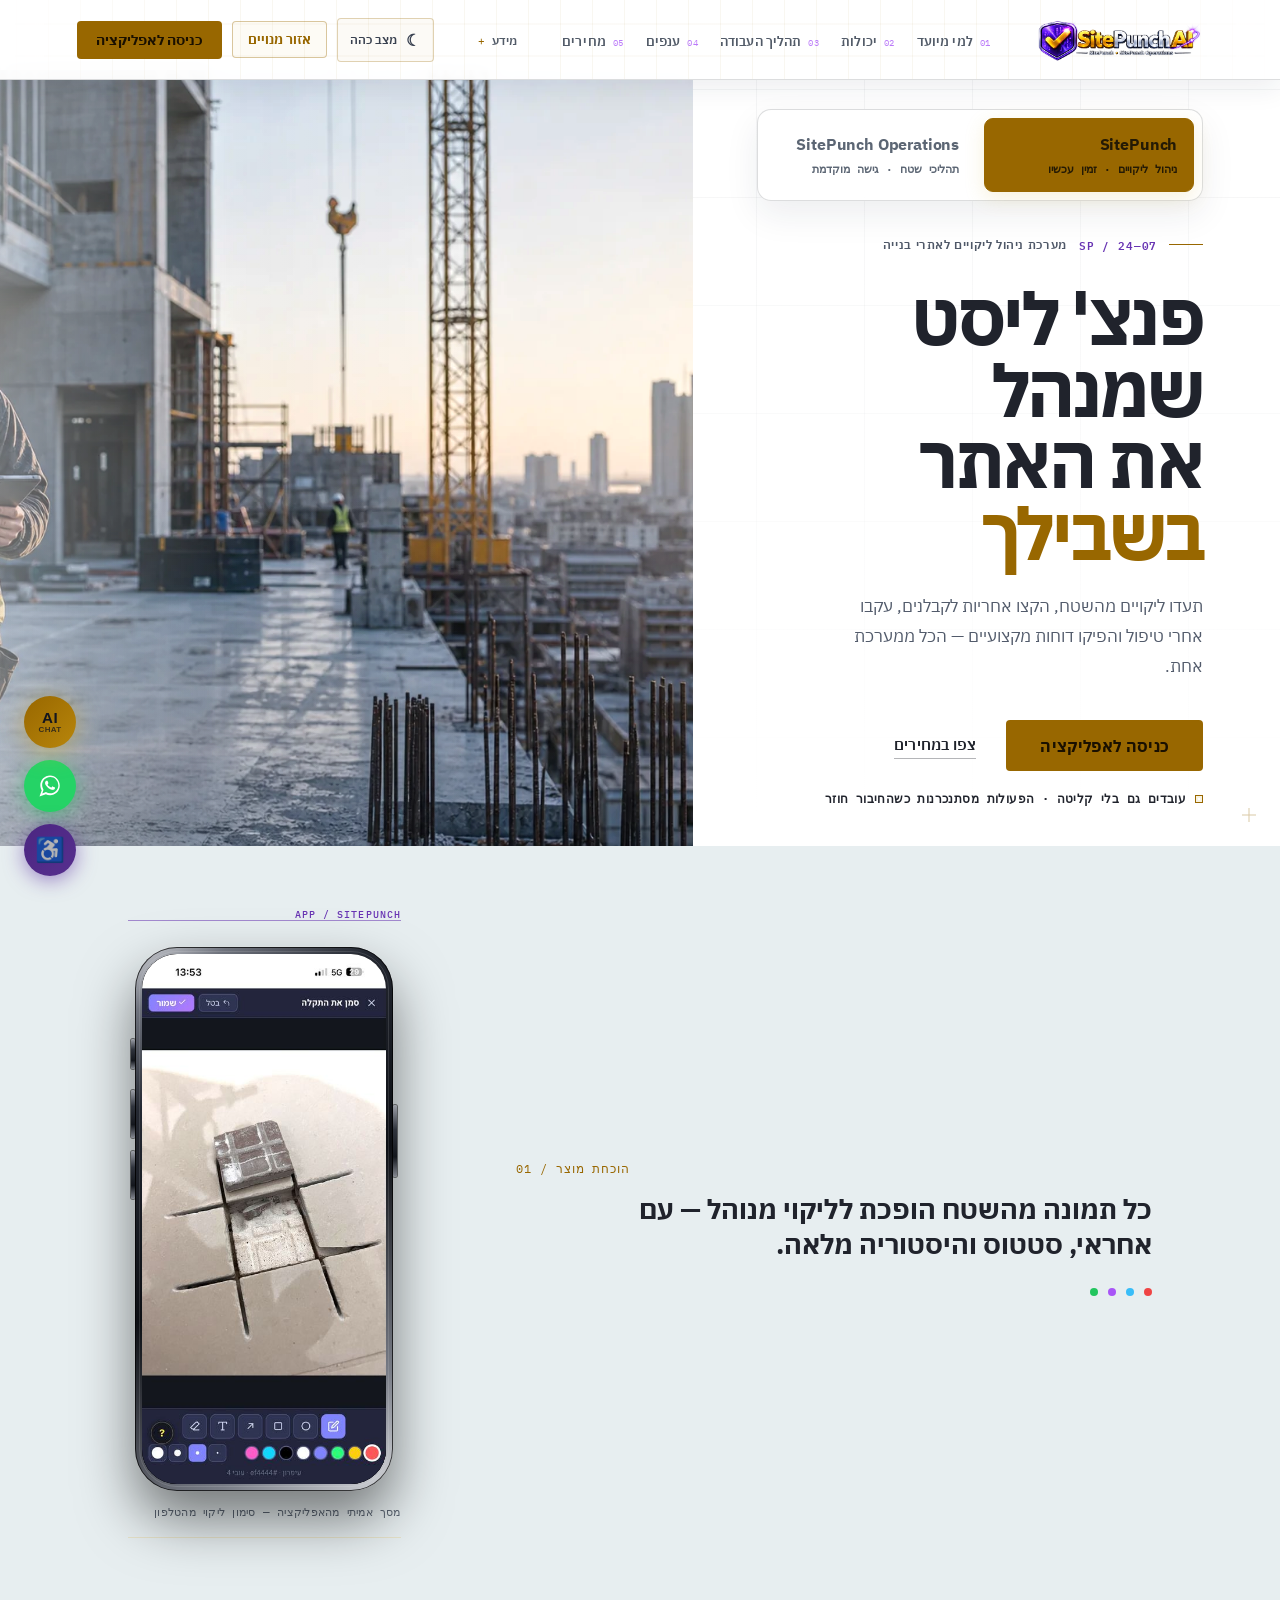
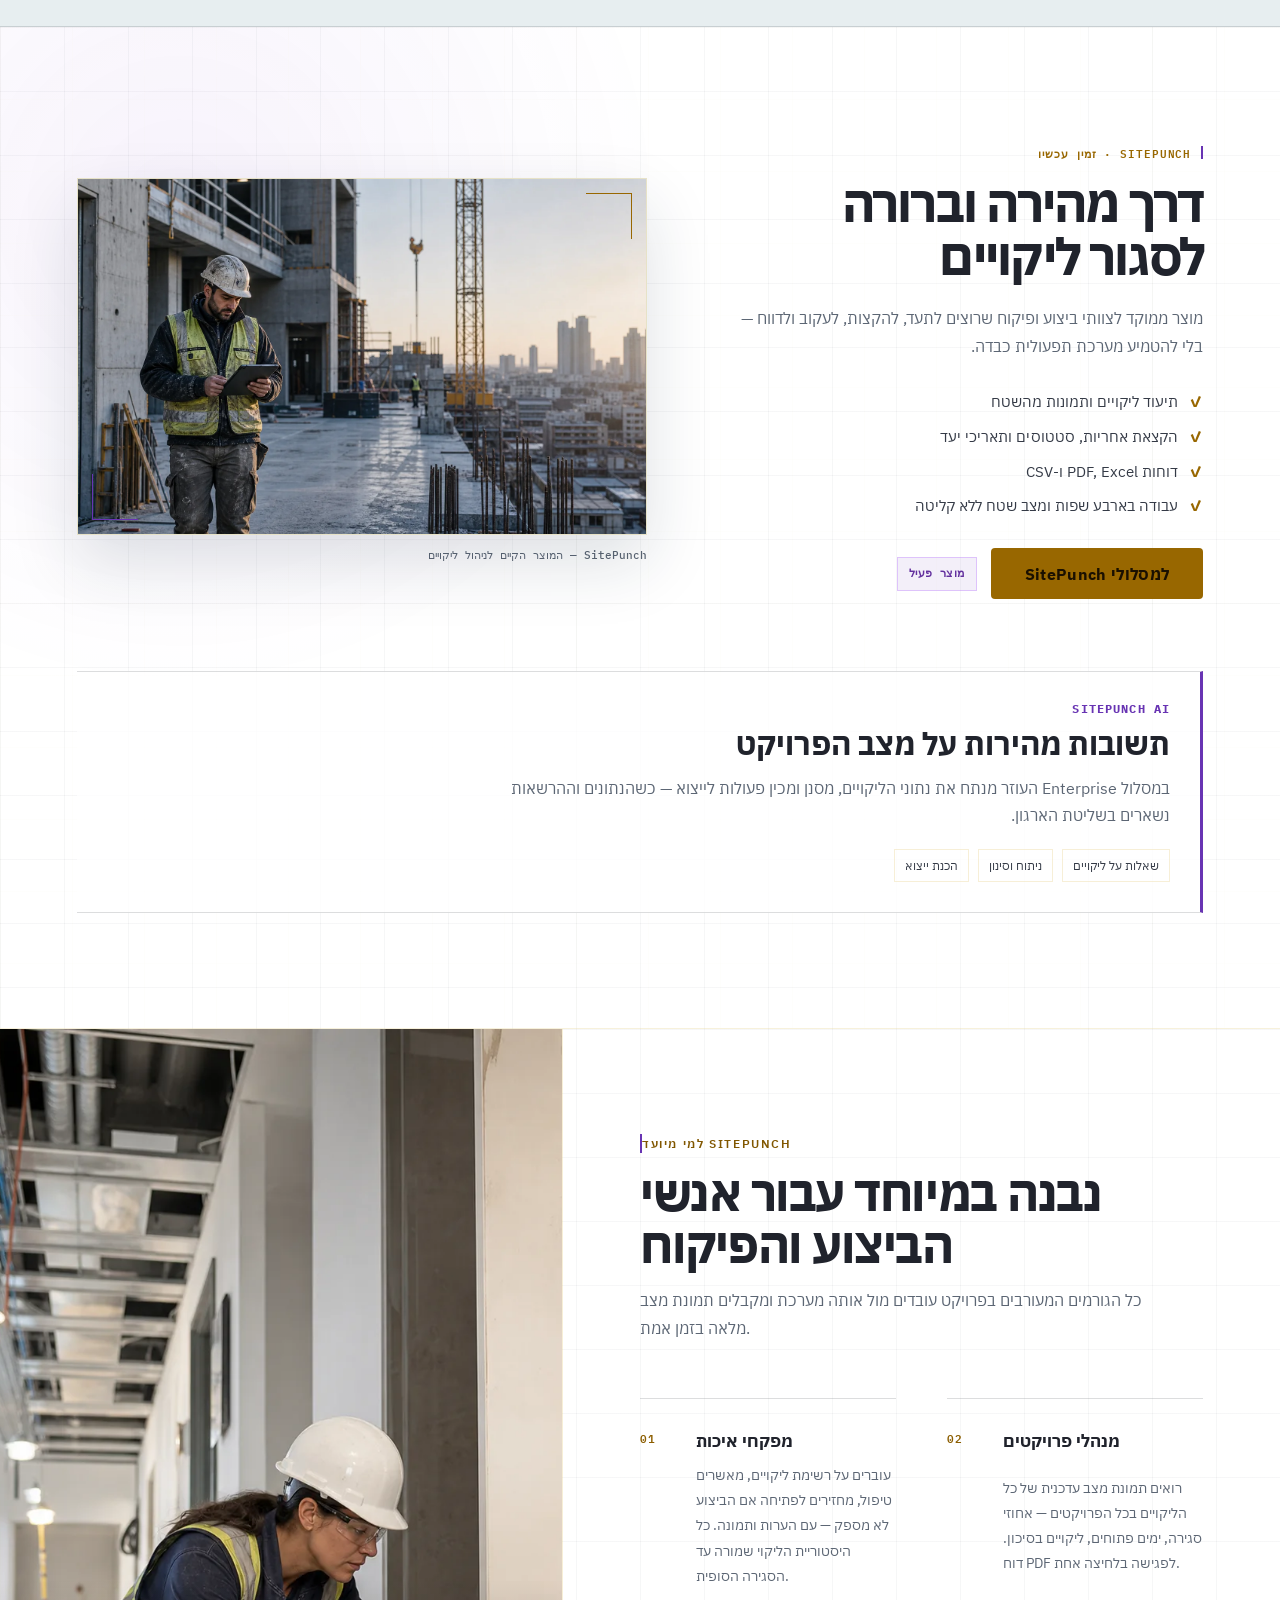
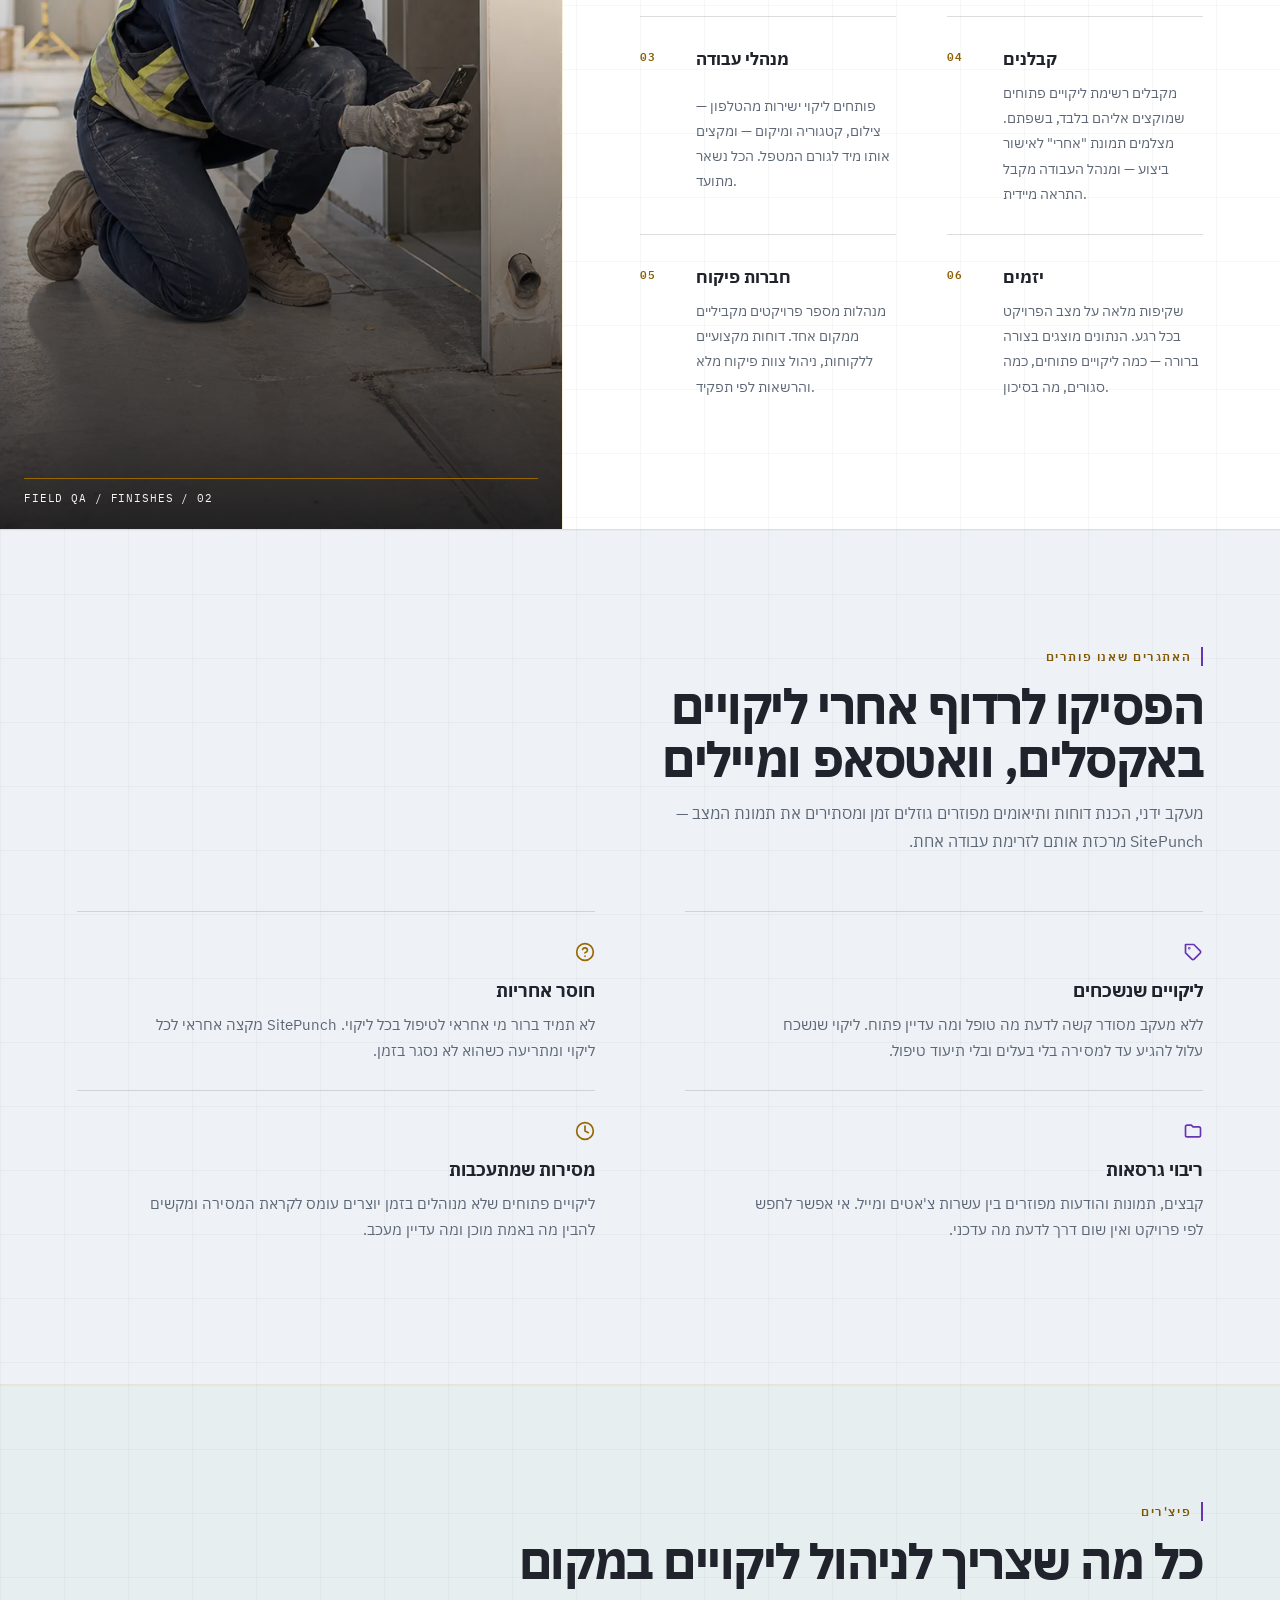
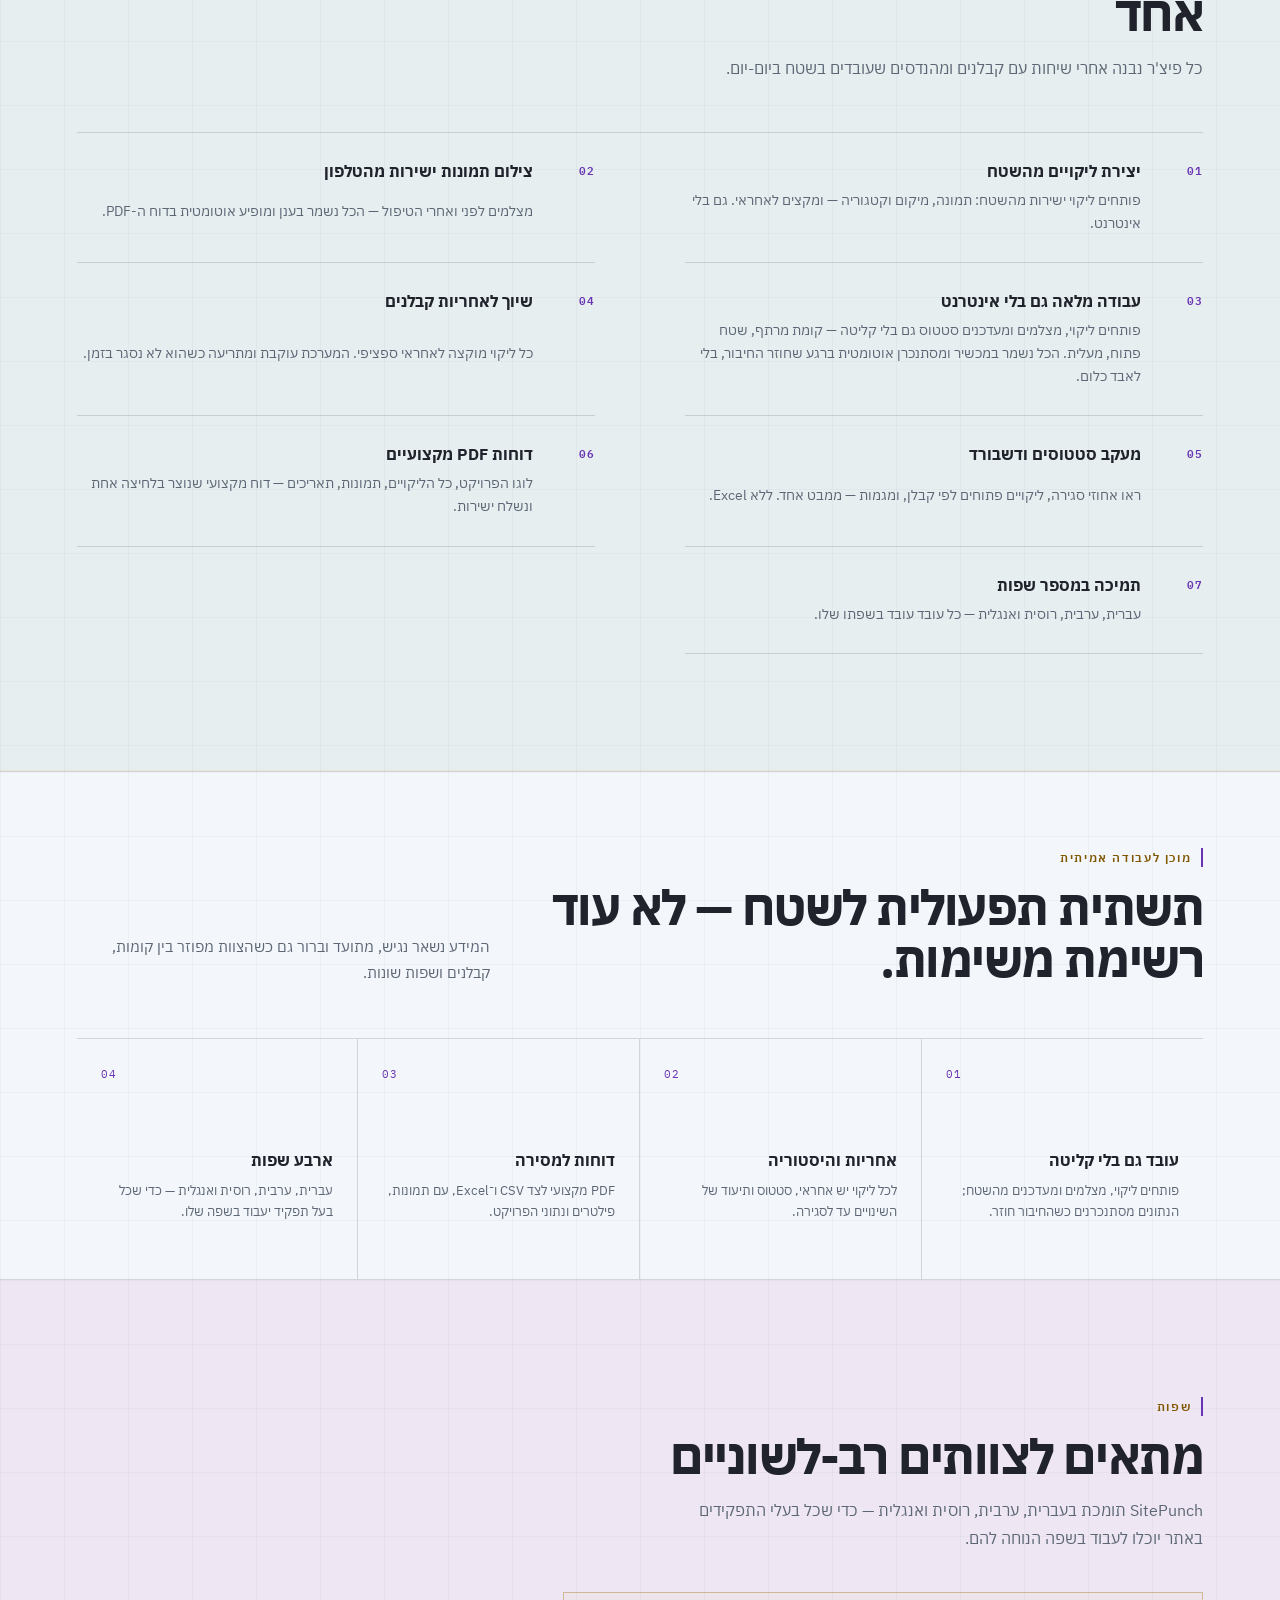
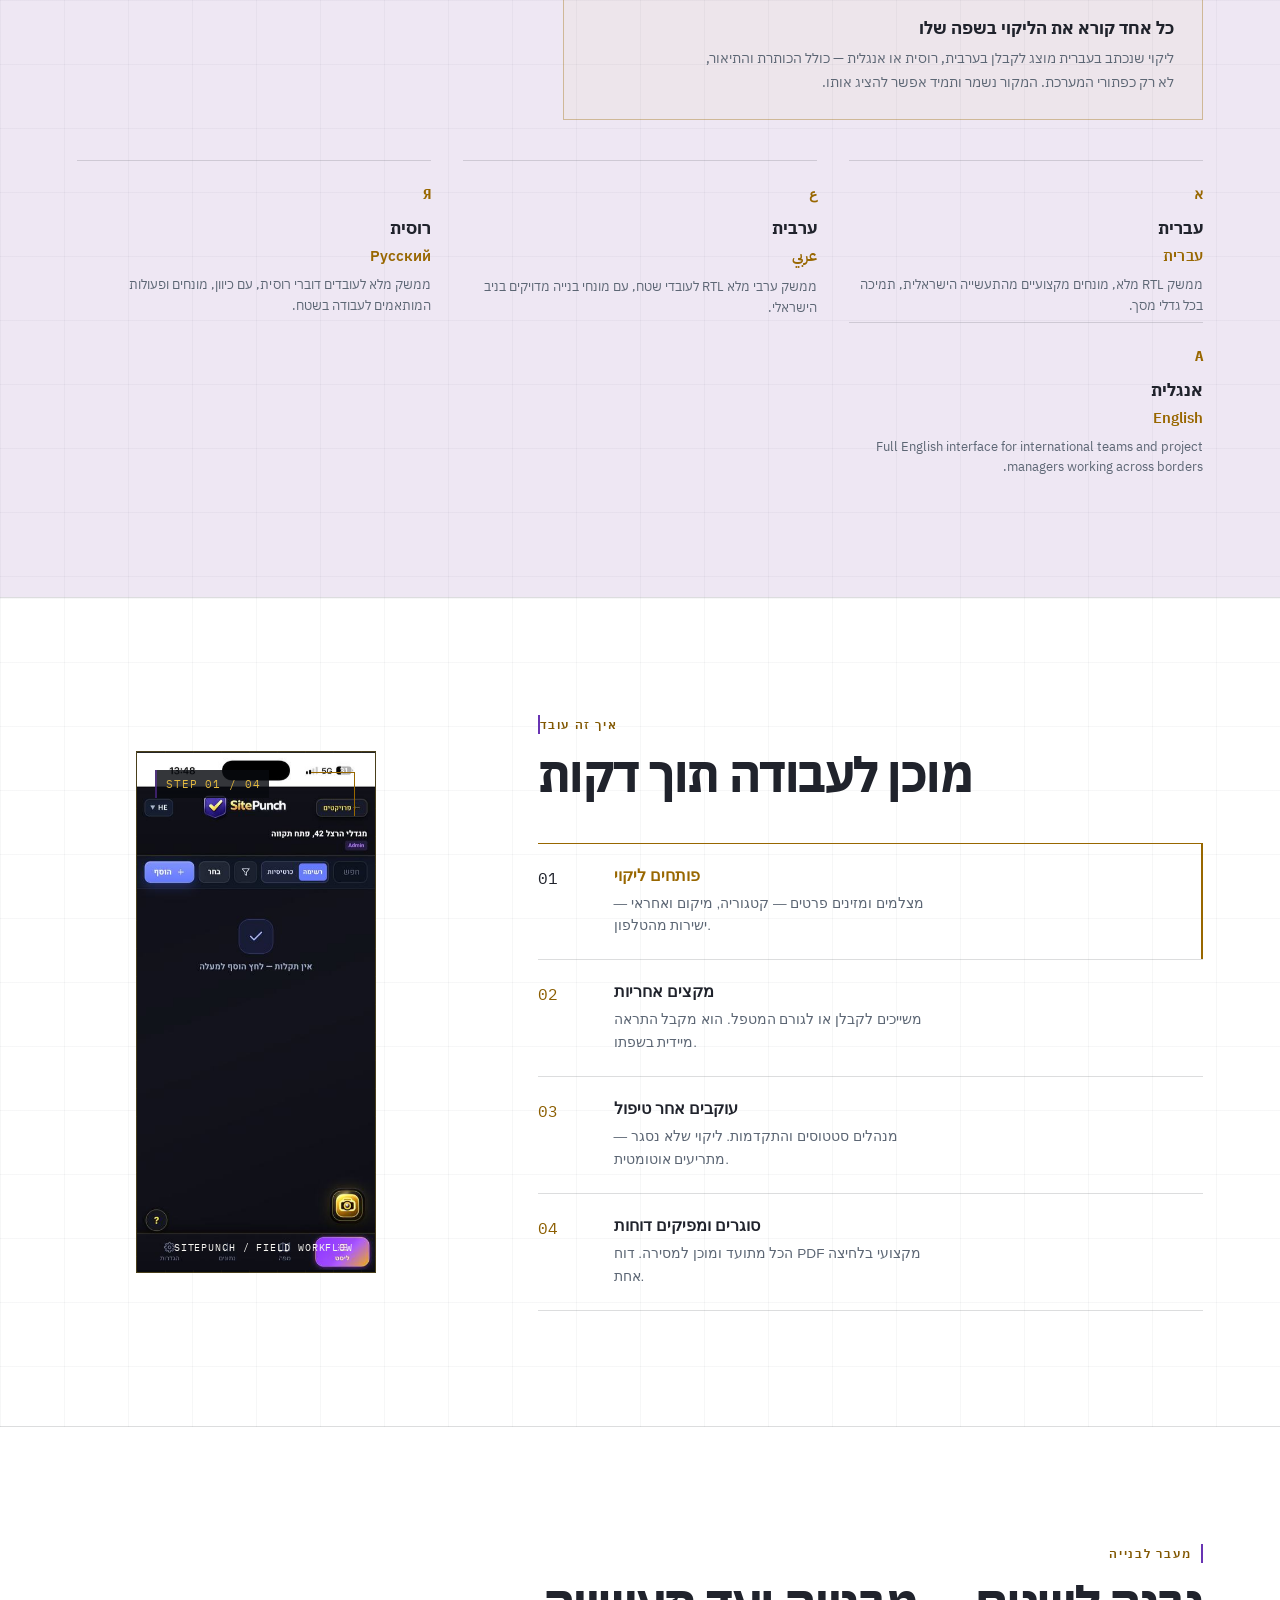
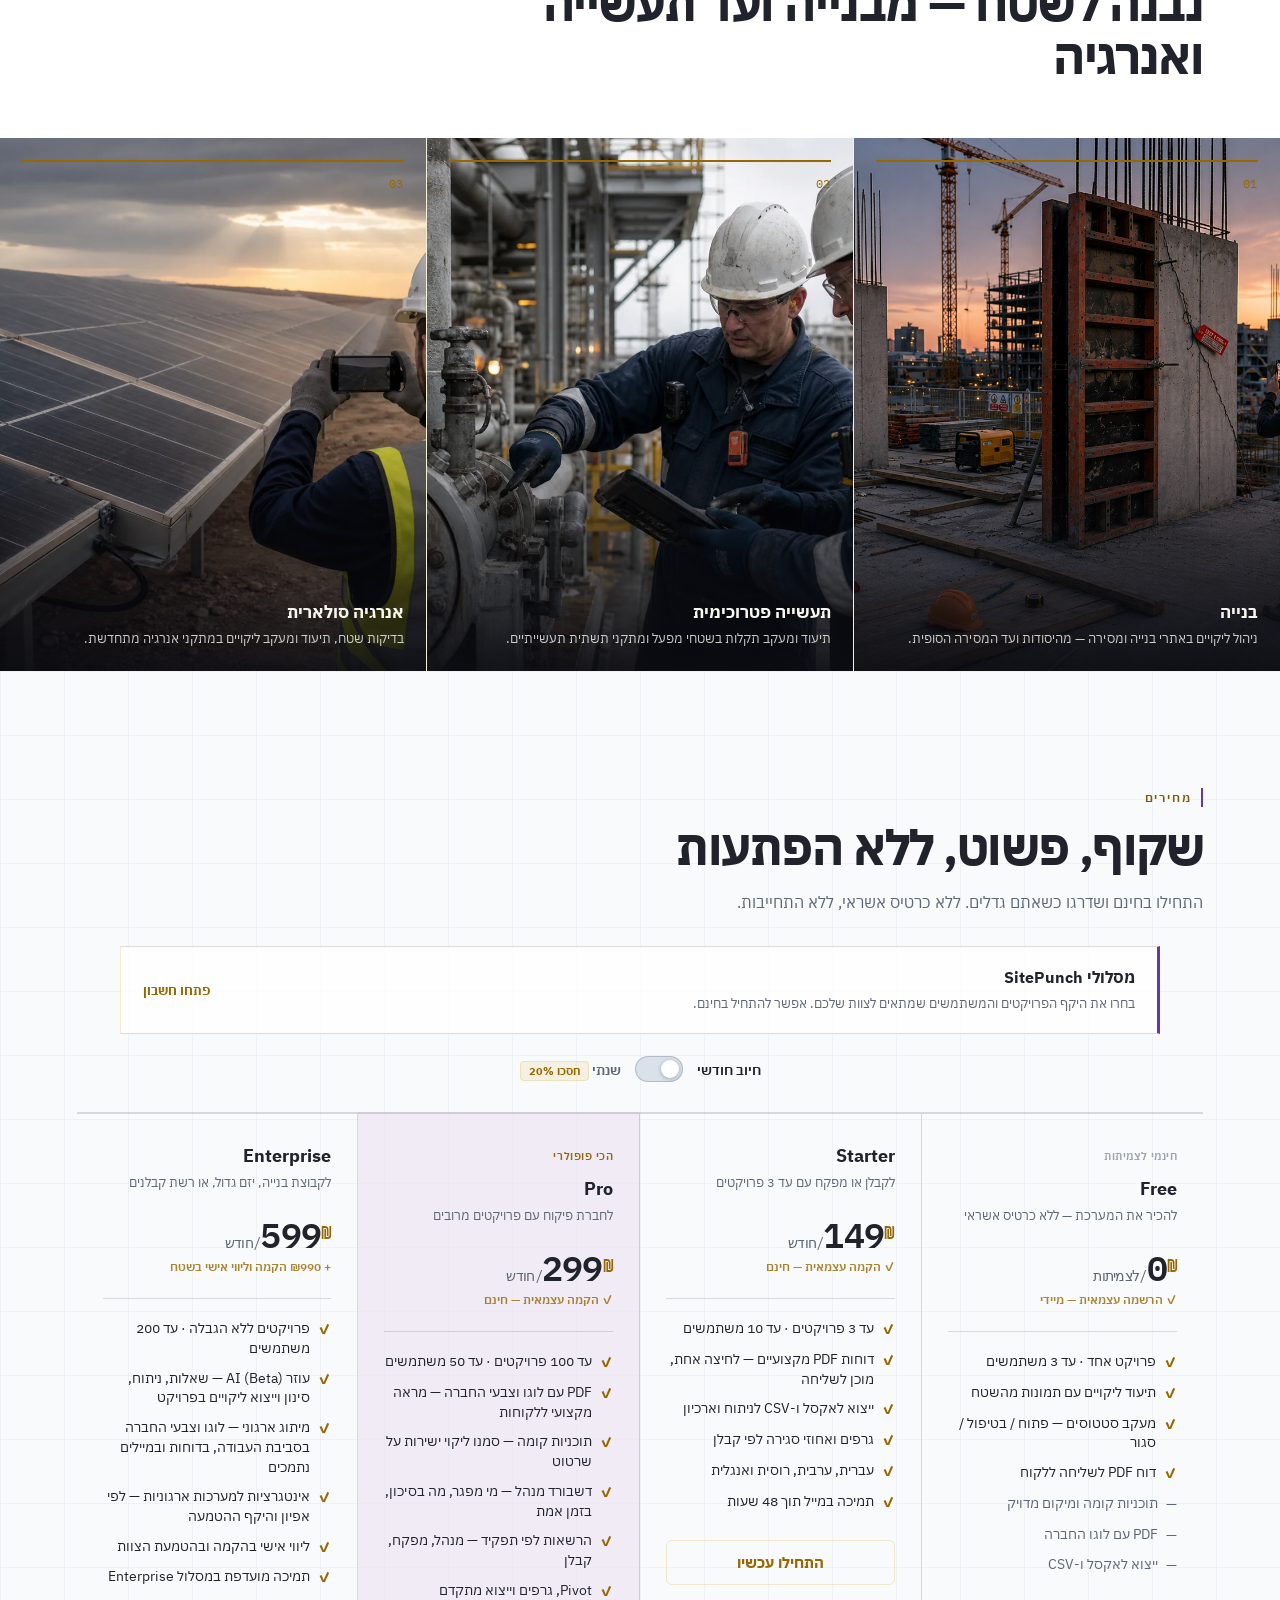
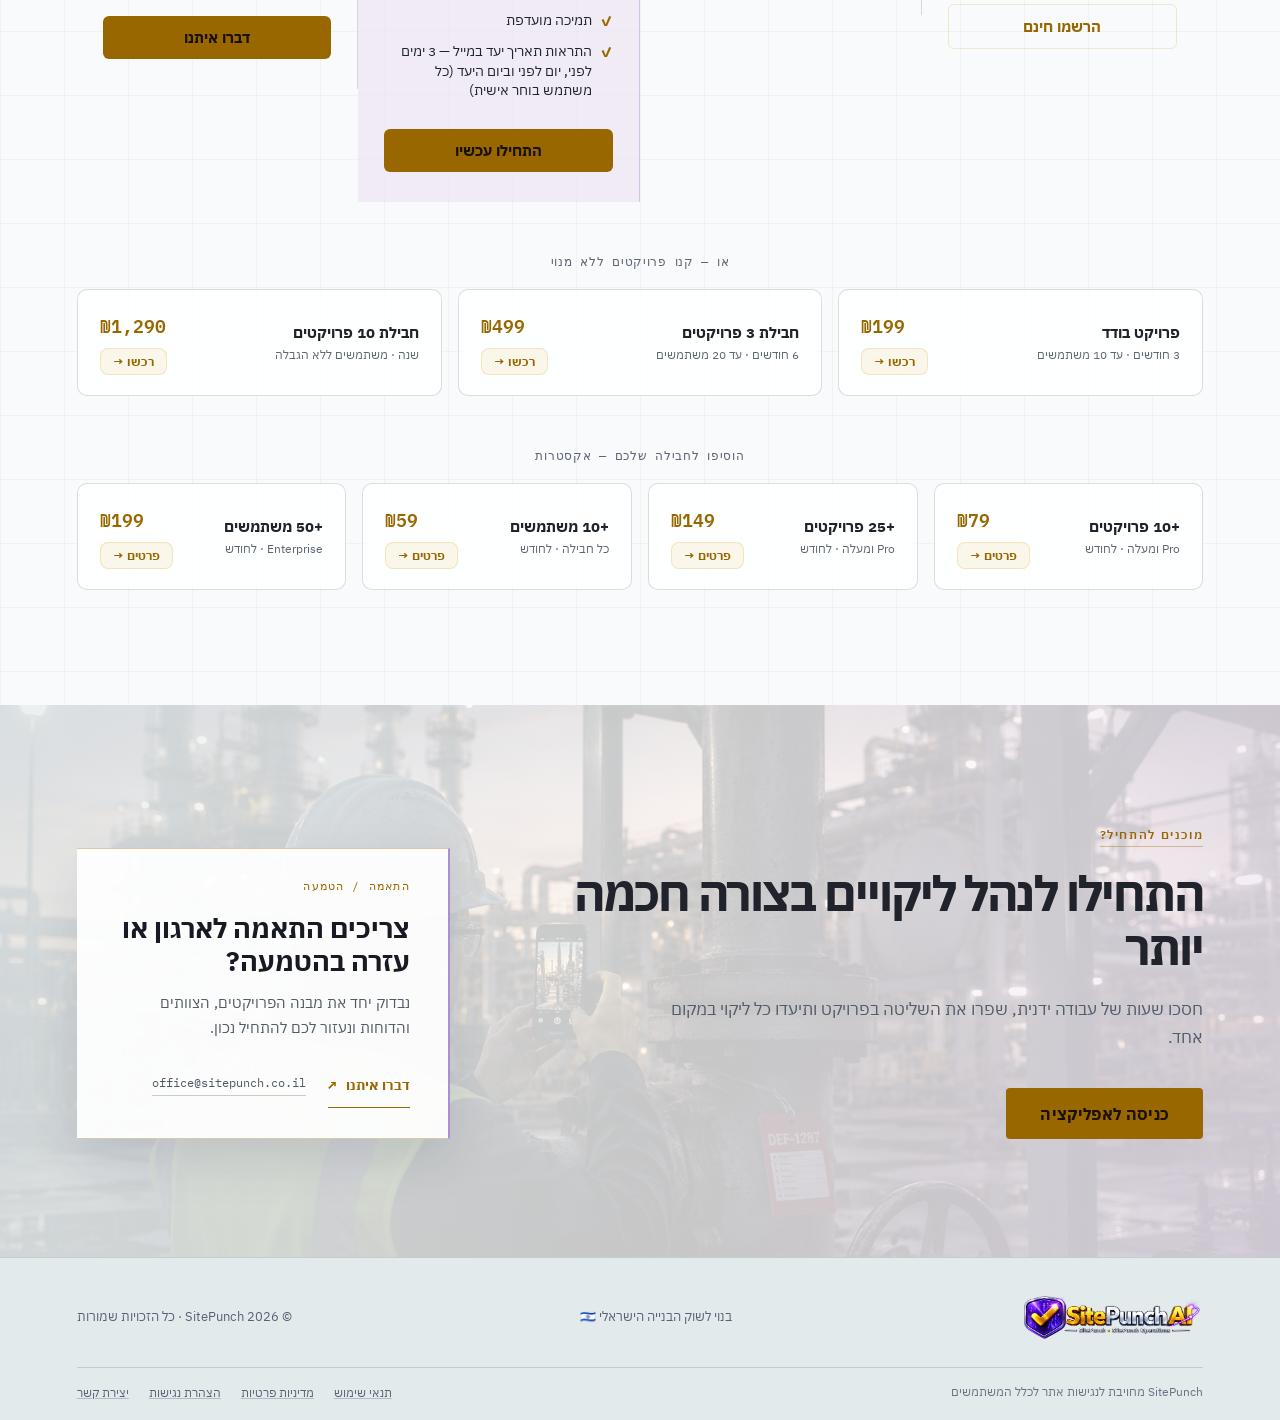
==== commit 599a439d: "feat: animate real Operations UI in tablet and phone showcase" ====
--- a/index.html
+++ b/index.html
@@ -1748,6 +1748,8 @@
     .nav-cta { display: inline-flex; align-items: center; min-height: 36px; padding: 7px 8px; font-size: .68rem; }
   }
 </style>
+<link rel="stylesheet" href="/assets/operations-showcase.css">
+<script src="/assets/operations-showcase.js" defer></script>
 </head>
 <body data-product="punch">
 
@@ -1872,6 +1874,17 @@
       <span class="proof-dot" style="--dot:var(--status-closed)"></span>
     </div>
   </div>
+  <figure class="operations-showcase" aria-labelledby="operationsShowcaseCaption">
+    <div class="ops-showcase-stage" aria-hidden="true">
+      <div class="ops-device-position ops-tablet-position"><div class="ops-device"><div class="ops-device-screen">
+        <iframe title="Operations tablet preview" data-width="960" tabindex="-1" sandbox="allow-same-origin"></iframe>
+      </div></div></div>
+      <div class="ops-device-position ops-phone-position"><div class="ops-device"><div class="ops-device-screen">
+        <iframe title="Operations mobile preview" data-width="390" tabindex="-1" sandbox="allow-same-origin"></iframe>
+      </div></div></div>
+    </div>
+    <figcaption class="ops-showcase-caption" id="operationsShowcaseCaption">אותו פרויקט. אותה מערכת. מותאמת לכל מסך.</figcaption>
+  </figure>
   <figure class="proof-shot">
     <div class="proof-phone" aria-hidden="true">
       <span class="proof-phone-button action"></span>
@@ -3845,7 +3858,7 @@
       heroSecondary: 'ראו איך זה יעבוד', heroSecondaryHref: '#products',
       heroImage: 'assets/sitepunch-operations-upgrade-v1.webp',
       proofLabel: 'בסיס מוכח',
-      proofTitle: 'Operations נבנה מעל מנגנון השטח הפעיל של SitePunch — תיעוד, אחריות, סטטוסים והיסטוריה.',
+      proofTitle: 'איכות, ביצוע, ניהול ובטיחות — אותו פרויקט, בכל מסך.',
       proofCaption: 'יכולת הליבה הפעילה שעליה נבנית שכבת Operations',
       tag: 'SitePunch Operations · גישה מוקדמת',
       title: 'לא עוד פיתוח מחדש לכל לקוח',
@@ -3894,7 +3907,7 @@
       offlineNote: 'Early access · discovery and implementation are quoted separately in advance',
       heroPrimary: 'Book discovery', heroPrimaryHref: 'mailto:office@sitepunch.co.il?subject=SitePunch%20Operations%20-%20Early%20Access', heroSecondary: 'See how it works', heroSecondaryHref: '#products',
       heroImage: 'assets/sitepunch-operations-upgrade-v1.webp',
-      proofLabel: 'Proven foundation', proofTitle: 'Operations is built on SitePunch\'s live field engine — capture, ownership, status and history.', proofCaption: 'The live product foundation beneath Operations',
+      proofLabel: 'Proven foundation', proofTitle: 'Quality, field work, management and safety — one project, on every screen.', proofCaption: 'The live product foundation beneath Operations',
       tag: 'SitePunch Operations · Early access', title: 'Configuration without rebuilding for every customer',
       sub: 'A configurable management layer for PTP, Toolbox, pressure tests, safety committees, onboarding and other controlled workflows.',
       features: ['Configurable record types and fields', 'Fillable checklist rows with completion tracking', 'Operational signatures at defined checkpoints', 'Templates and permissions by organisation and project'],
@@ -3929,7 +3942,7 @@
       heroEyebrow: 'Гибкие процессы качества, безопасности и производства', heroTitle: 'Операционная система<br><span class="gold">под вашу работу</span>',
       heroSub: 'Создавайте процессы, чек-листы, формы и подтверждения на базе полевого ядра SitePunch. Программа находится в раннем доступе.', offlineNote: 'Ранний доступ · анализ и внедрение оцениваются отдельно заранее',
       heroPrimary: 'Обсудить внедрение', heroPrimaryHref: 'mailto:office@sitepunch.co.il?subject=SitePunch%20Operations%20-%20Early%20Access', heroSecondary: 'Как это работает', heroSecondaryHref: '#products', heroImage: 'assets/sitepunch-operations-upgrade-v1.webp',
-      proofLabel: 'Проверенная основа', proofTitle: 'Operations строится на действующем ядре SitePunch: фиксация, ответственные, статусы и история.', proofCaption: 'Действующее ядро продукта, на котором строится Operations',
+      proofLabel: 'Проверенная основа', proofTitle: 'Качество, работы, управление и безопасность — один проект на любом экране.', proofCaption: 'Действующее ядро продукта, на котором строится Operations',
       tag: 'SitePunch Operations · Ранний доступ', title: 'Настройка без новой разработки для каждого клиента', sub: 'Настраиваемый слой для PTP, Toolbox, испытаний давлением, комиссий по безопасности, приёма сотрудников и других процессов.',
       features: ['Настраиваемые типы записей и поля', 'Заполняемые строки чек-листа и контроль выполнения', 'Операционные подписи в заданных точках', 'Шаблоны и права по организации и проекту'],
       cta: 'Присоединиться к запуску', ctaHref: 'mailto:office@sitepunch.co.il?subject=SitePunch%20Operations%20-%20Early%20Access', badge: 'Early Access', image: 'assets/sitepunch-operations-workflows-v1.jpg', imageAlt: 'Рабочий процесс SitePunch Operations на планшете и телефоне', caption: 'Единый процесс: от фиксации на площадке до согласования и управленческой аналитики',
@@ -3957,7 +3970,7 @@
     operations: {
       heroEyebrow: 'عمليات مرنة للجودة والسلامة والتنفيذ', heroTitle: 'نظام عمليات مُهيأ<br><span class="gold">لطريقة عملكم</span>', heroSub: 'أنشئ سير عمل وقوائم فحص ونماذج واعتمادات على محرك SitePunch الميداني. البرنامج في مرحلة الوصول المبكر.', offlineNote: 'وصول مبكر · يُسعّر التحليل والتنفيذ بعرض منفصل مسبقًا',
       heroPrimary: 'حجز جلسة تحليل', heroPrimaryHref: 'mailto:office@sitepunch.co.il?subject=SitePunch%20Operations%20-%20Early%20Access', heroSecondary: 'كيف سيعمل', heroSecondaryHref: '#products', heroImage: 'assets/sitepunch-operations-upgrade-v1.webp',
-      proofLabel: 'أساس مُثبت', proofTitle: 'يُبنى Operations فوق محرك SitePunch الفعّال: التوثيق والمسؤولية والحالة والسجل.', proofCaption: 'الأساس الفعّال الذي تُبنى فوقه طبقة Operations',
+      proofLabel: 'أساس مُثبت', proofTitle: 'الجودة والتنفيذ والإدارة والسلامة — مشروع واحد على كل شاشة.', proofCaption: 'الأساس الفعّال الذي تُبنى فوقه طبقة Operations',
       tag: 'SitePunch Operations · وصول مبكر', title: 'تهيئة دون إعادة التطوير لكل عميل', sub: 'طبقة إدارة قابلة للتهيئة لـ PTP وToolbox واختبارات الضغط ولجان السلامة واستقبال الموظفين وعمليات أخرى.',
       features: ['أنواع سجلات وحقول قابلة للتهيئة', 'صفوف قائمة فحص قابلة للتعبئة ومتابعة الإنجاز', 'توقيعات تشغيلية في النقاط المحددة', 'قوالب وصلاحيات حسب المؤسسة والمشروع'],
       cta: 'الانضمام إلى برنامج الإطلاق', ctaHref: 'mailto:office@sitepunch.co.il?subject=SitePunch%20Operations%20-%20Early%20Access', badge: 'Early Access', image: 'assets/sitepunch-operations-workflows-v1.jpg', imageAlt: 'سير عمل SitePunch Operations على جهاز لوحي وهاتف', caption: 'سير واحد من التوثيق الميداني إلى الاعتماد والرؤية الإدارية',
--- a/assets/operations-showcase.css
+++ b/assets/operations-showcase.css
@@ -0,0 +1,40 @@
+/* Device composition only. Product UI is exported from the application. */
+body[data-product="operations"] #proof { grid-template-columns: minmax(220px,.62fr) minmax(0,1.38fr); gap: 3vw; padding-inline: 6vw; overflow: hidden; }
+body[data-product="operations"] #proof > .proof-shot,
+body:not([data-product="operations"]) .operations-showcase { display: none; }
+.operations-showcase { margin: 0; min-width: 0; width: 100%; }
+.operations-showcase[data-failed="true"] { display: none; }
+.ops-showcase-stage { position: relative; aspect-ratio: 1.3; perspective: 1800px; direction: ltr; isolation: isolate; }
+.ops-showcase-stage::before { content: ''; position: absolute; inset: 18% 8% 4%; border-radius: 50%; background: radial-gradient(ellipse,rgba(139,103,215,.15),transparent 68%); pointer-events: none; }
+.ops-device-position { position: absolute; transform-style: preserve-3d; }
+.ops-tablet-position { width: 86%; left: 14%; top: 9%; transform: rotateY(-9deg) rotateX(5deg) rotateZ(-2deg); }
+.ops-phone-position { width: 27%; left: 0; top: 21%; transform: rotateY(-7deg) rotateZ(4deg); z-index: 2; }
+.ops-device { padding: 9px; border-radius: 26px; background: linear-gradient(145deg,#e0e2e8,#666b78 12%,#161922 45%,#777d89 90%,#d7dbe4); box-shadow: 0 35px 55px -20px rgba(0,0,0,.52),0 0 0 1px #292e3b,inset 0 0 0 2px #adb0bb; }
+.ops-phone-position .ops-device { padding: 6px; border-radius: 29px; box-shadow: 0 28px 42px -10px rgba(0,0,0,.56),0 0 0 1px #3d414b,inset 0 0 0 2px #adb0bb; }
+.ops-device-screen { position: relative; aspect-ratio: 960 / 700; border-radius: 18px; overflow: hidden; isolation: isolate; background: #10121a; clip-path: inset(0 round 18px); }
+.ops-phone-position .ops-device-screen { aspect-ratio: 390 / 844; border-radius: 23px; clip-path: inset(0 round 23px); }
+.ops-device-screen::after { content: ''; position: absolute; inset: 0; border-radius: inherit; box-shadow: inset 0 0 0 1px rgba(255,255,255,.12); background: linear-gradient(130deg,rgba(255,255,255,.08),transparent 35%,transparent 75%,rgba(255,255,255,.03)); pointer-events: none; }
+.ops-device-screen iframe { display: block; width: 960px; height: 700px; border: 0; transform-origin: top left; pointer-events: none; }
+.ops-phone-position iframe { width: 390px; height: 844px; }
+.ops-showcase-caption { display: flex; justify-content: center; gap: 10px; align-items: center; margin-top: 18px; text-align: center; font: 500 12px/1.8 var(--font-mono); color: var(--muted); }
+.ops-showcase-caption::before { content: ''; width: 6px; height: 6px; border-radius: 50%; background: var(--gold); flex-shrink: 0; }
+.operations-showcase[data-ready="true"] .ops-tablet-position { animation: ops-tablet-enter 1.2s cubic-bezier(.22,.8,.25,1.03) both; }
+.operations-showcase[data-ready="true"] .ops-phone-position { animation: ops-phone-enter 1.3s .13s cubic-bezier(.22,.8,.25,1.03) both; }
+.operations-showcase[data-ready="true"] .ops-tablet-position .ops-device { animation: ops-tablet-float 7s 1.4s ease-in-out infinite; }
+.operations-showcase[data-ready="true"] .ops-phone-position .ops-device { animation: ops-phone-float 6s 1.6s ease-in-out infinite; }
+.operations-showcase[data-paused="true"] *, .operations-showcase[data-paused="true"] { animation-play-state: paused !important; }
+@keyframes ops-tablet-enter { from { opacity: 0; transform: translate(-35px,30px) scale(.92) rotateY(-17deg) rotateX(8deg) rotateZ(-3deg); } to { opacity: 1; transform: rotateY(-9deg) rotateX(5deg) rotateZ(-2deg); } }
+@keyframes ops-phone-enter { from { opacity: 0; transform: translate(24px,50px) scale(.9) rotateY(12deg) rotateZ(7deg); } to { opacity: 1; transform: rotateY(-7deg) rotateZ(4deg); } }
+@keyframes ops-tablet-float { 0%,100% { transform: rotateY(-.6deg); } 50% { transform: translateY(-3px) rotateY(.6deg); } }
+@keyframes ops-phone-float { 0%,100% { transform: translateY(0) rotateZ(-.3deg); } 50% { transform: translateY(-5px) rotateZ(.3deg); } }
+@media (min-width: 541px) { html[dir="ltr"] .ops-tablet-position { left: 0; } html[dir="ltr"] .ops-phone-position { left: auto; right: 0; } }
+@media (max-width: 1000px) { body[data-product="operations"] #proof { grid-template-columns: 1fr; gap: 30px; } .operations-showcase { max-width: 760px; justify-self: center; } }
+@media (max-width: 540px) {
+  body[data-product="operations"] #proof { padding-inline: 6vw; }
+  .ops-showcase-stage { aspect-ratio: .68; }
+  .ops-tablet-position { width: 133%; left: -61%; top: 14%; }
+  .ops-phone-position { width: 65%; left: auto; right: 3%; top: 3%; }
+  .ops-device { padding: 7px; border-radius: 21px; }
+  .ops-showcase-caption { margin-top: 12px; font-size: 11px; max-width: calc(100% - 58px); margin-left: auto; margin-right: 0; }
+}
+@media (prefers-reduced-motion: reduce) { .operations-showcase *, .operations-showcase *::before, .operations-showcase *::after { animation: none !important; transition: none !important; } }
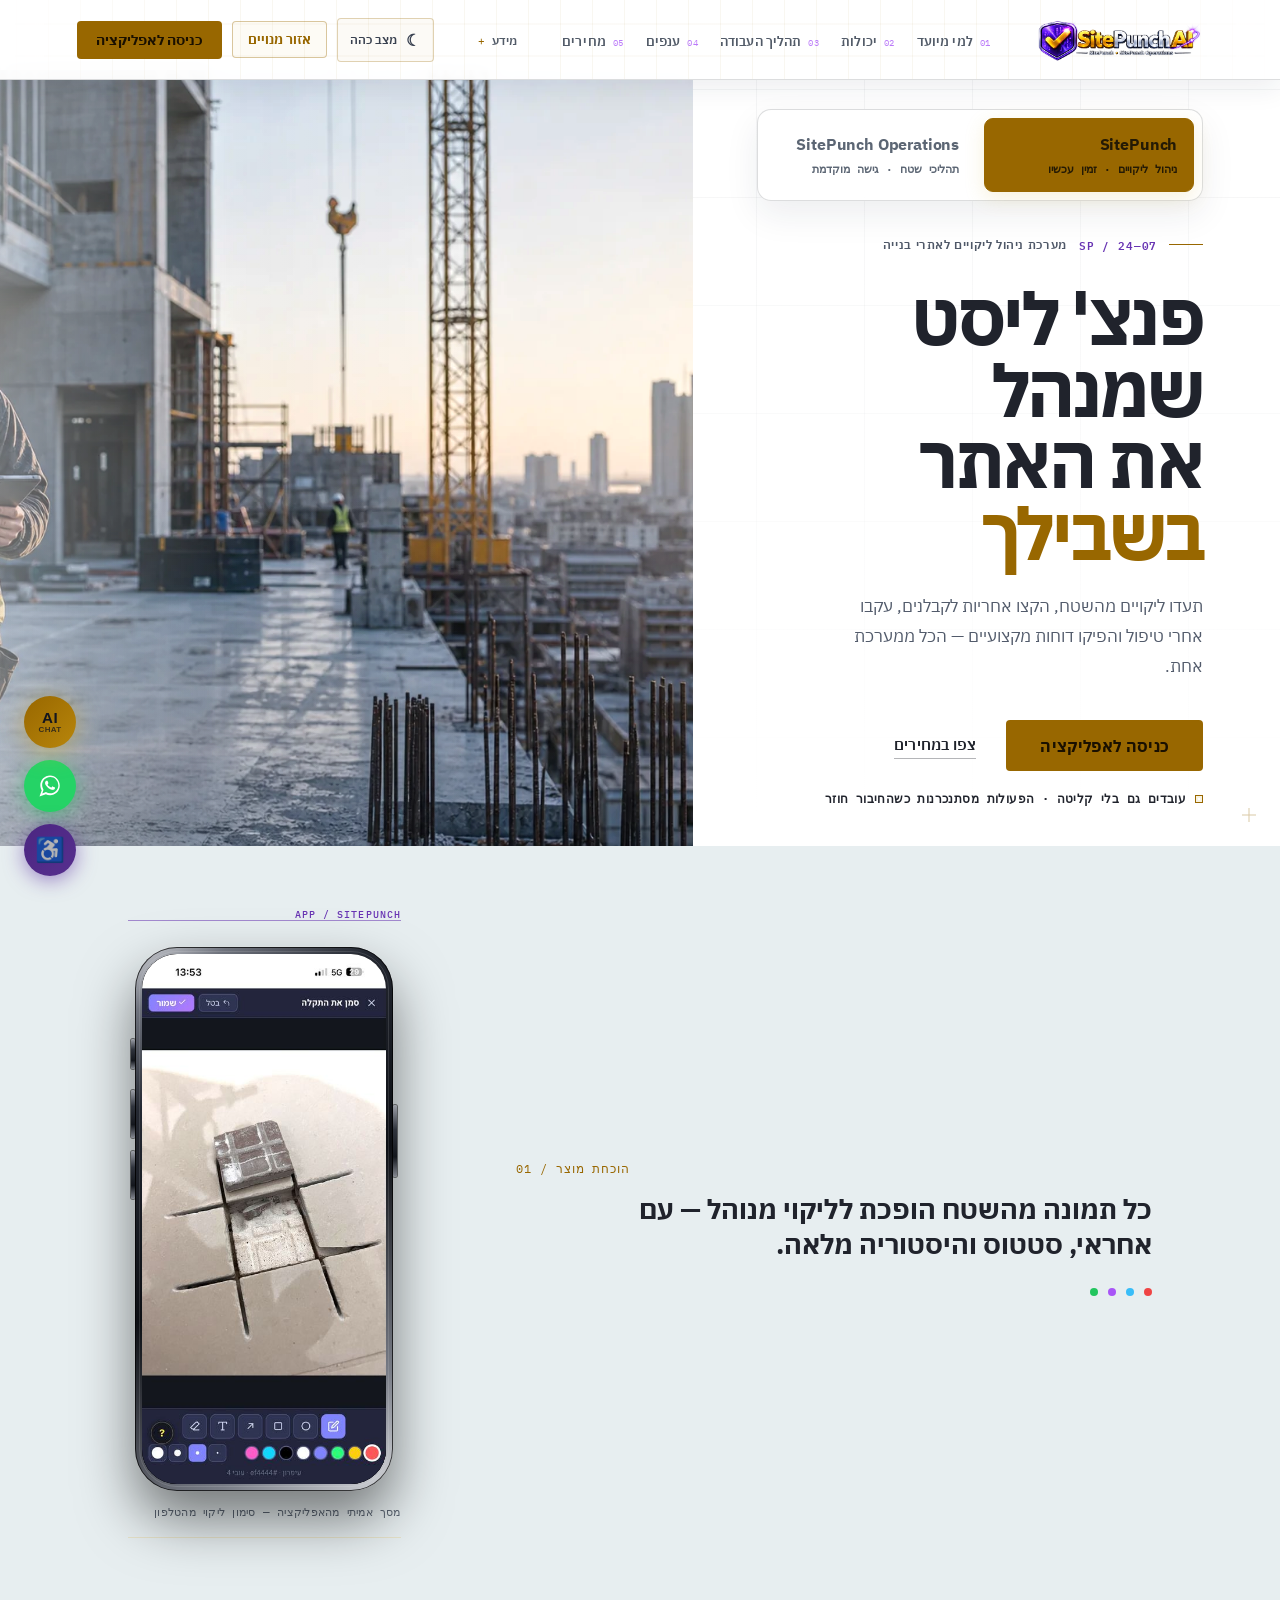
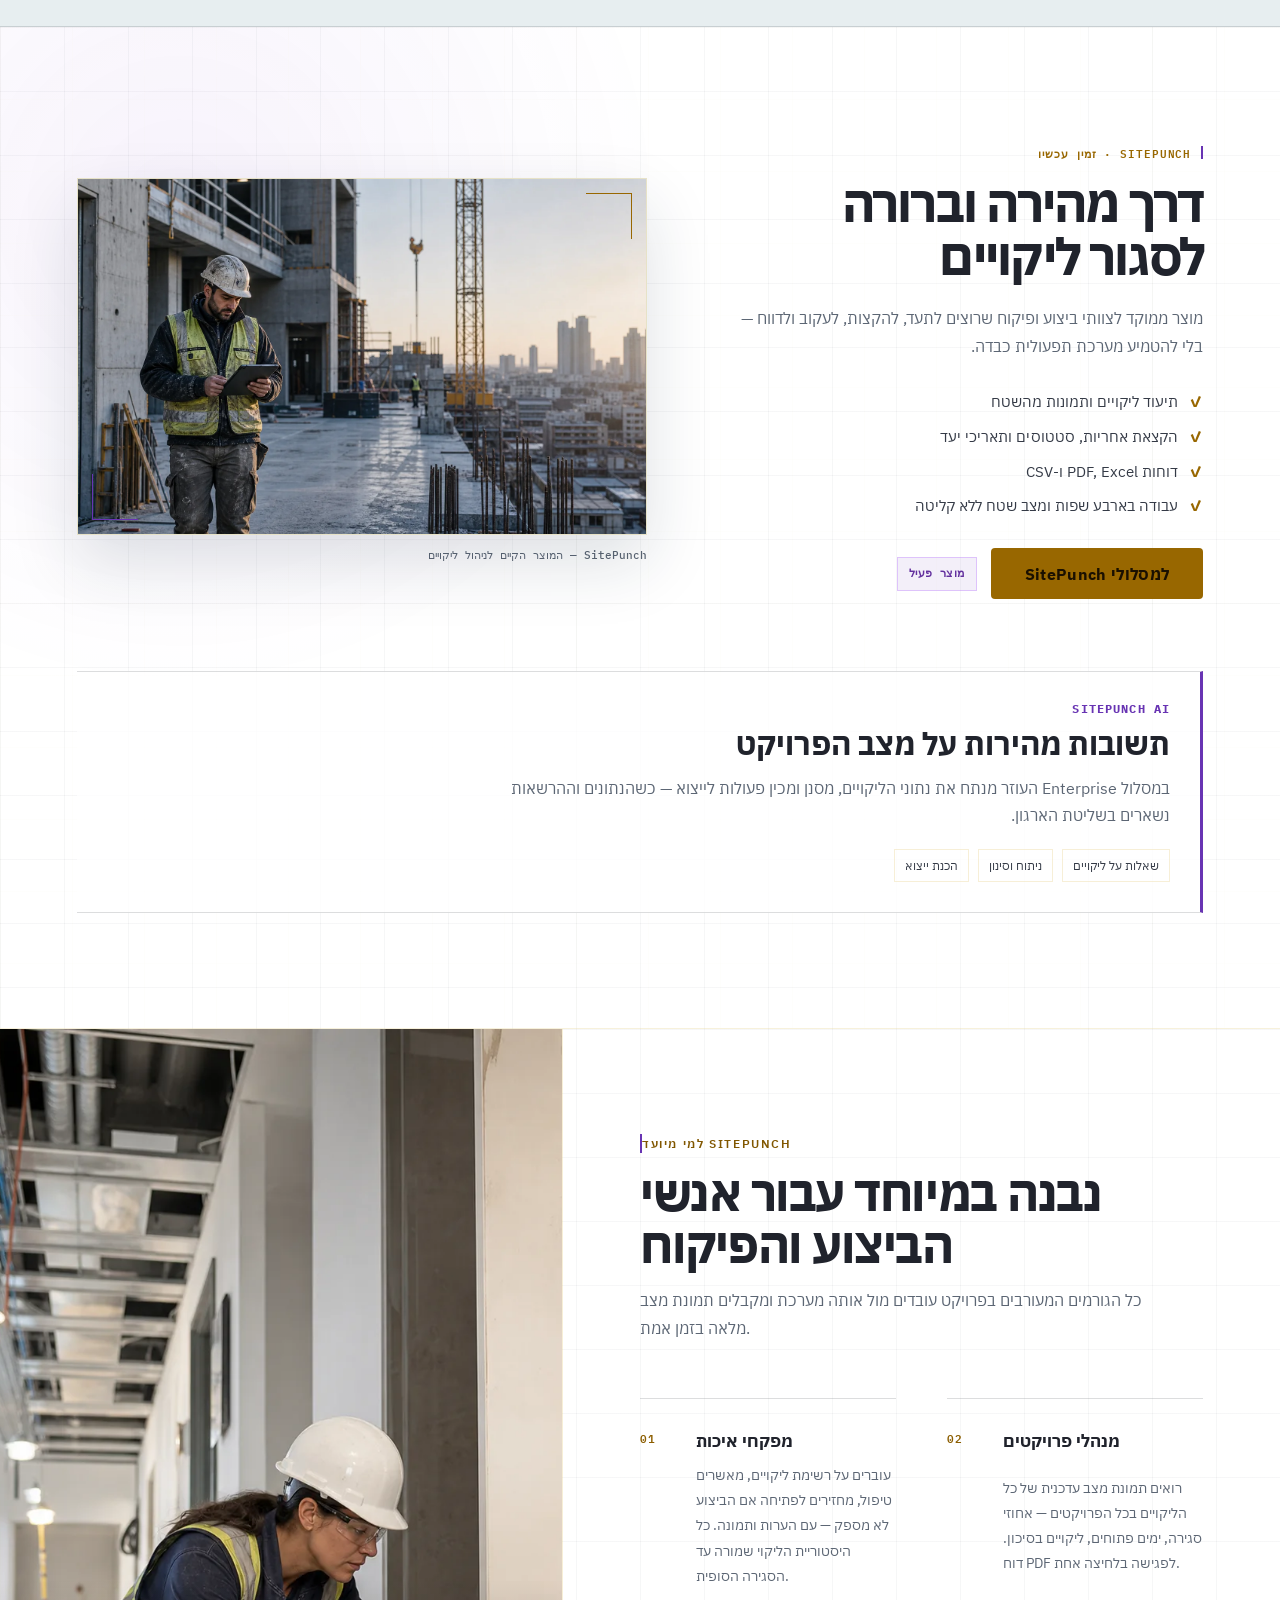
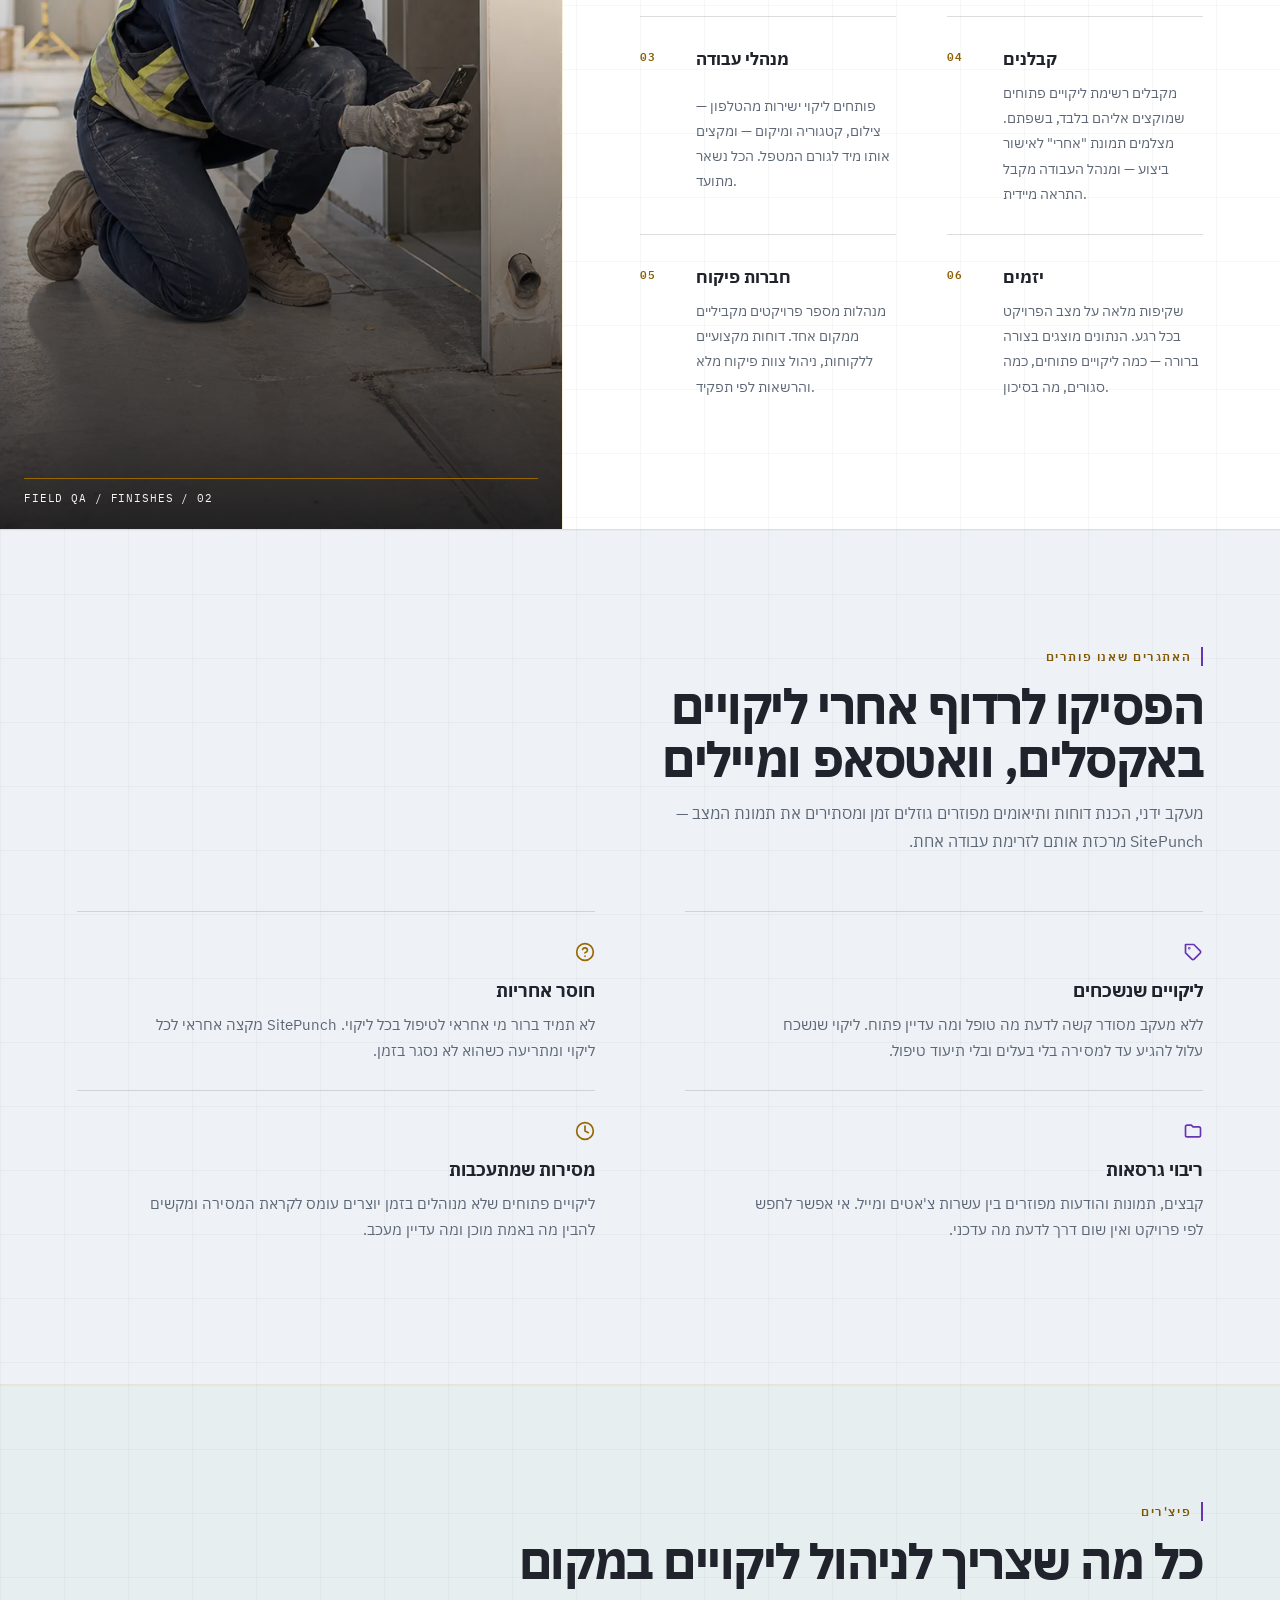
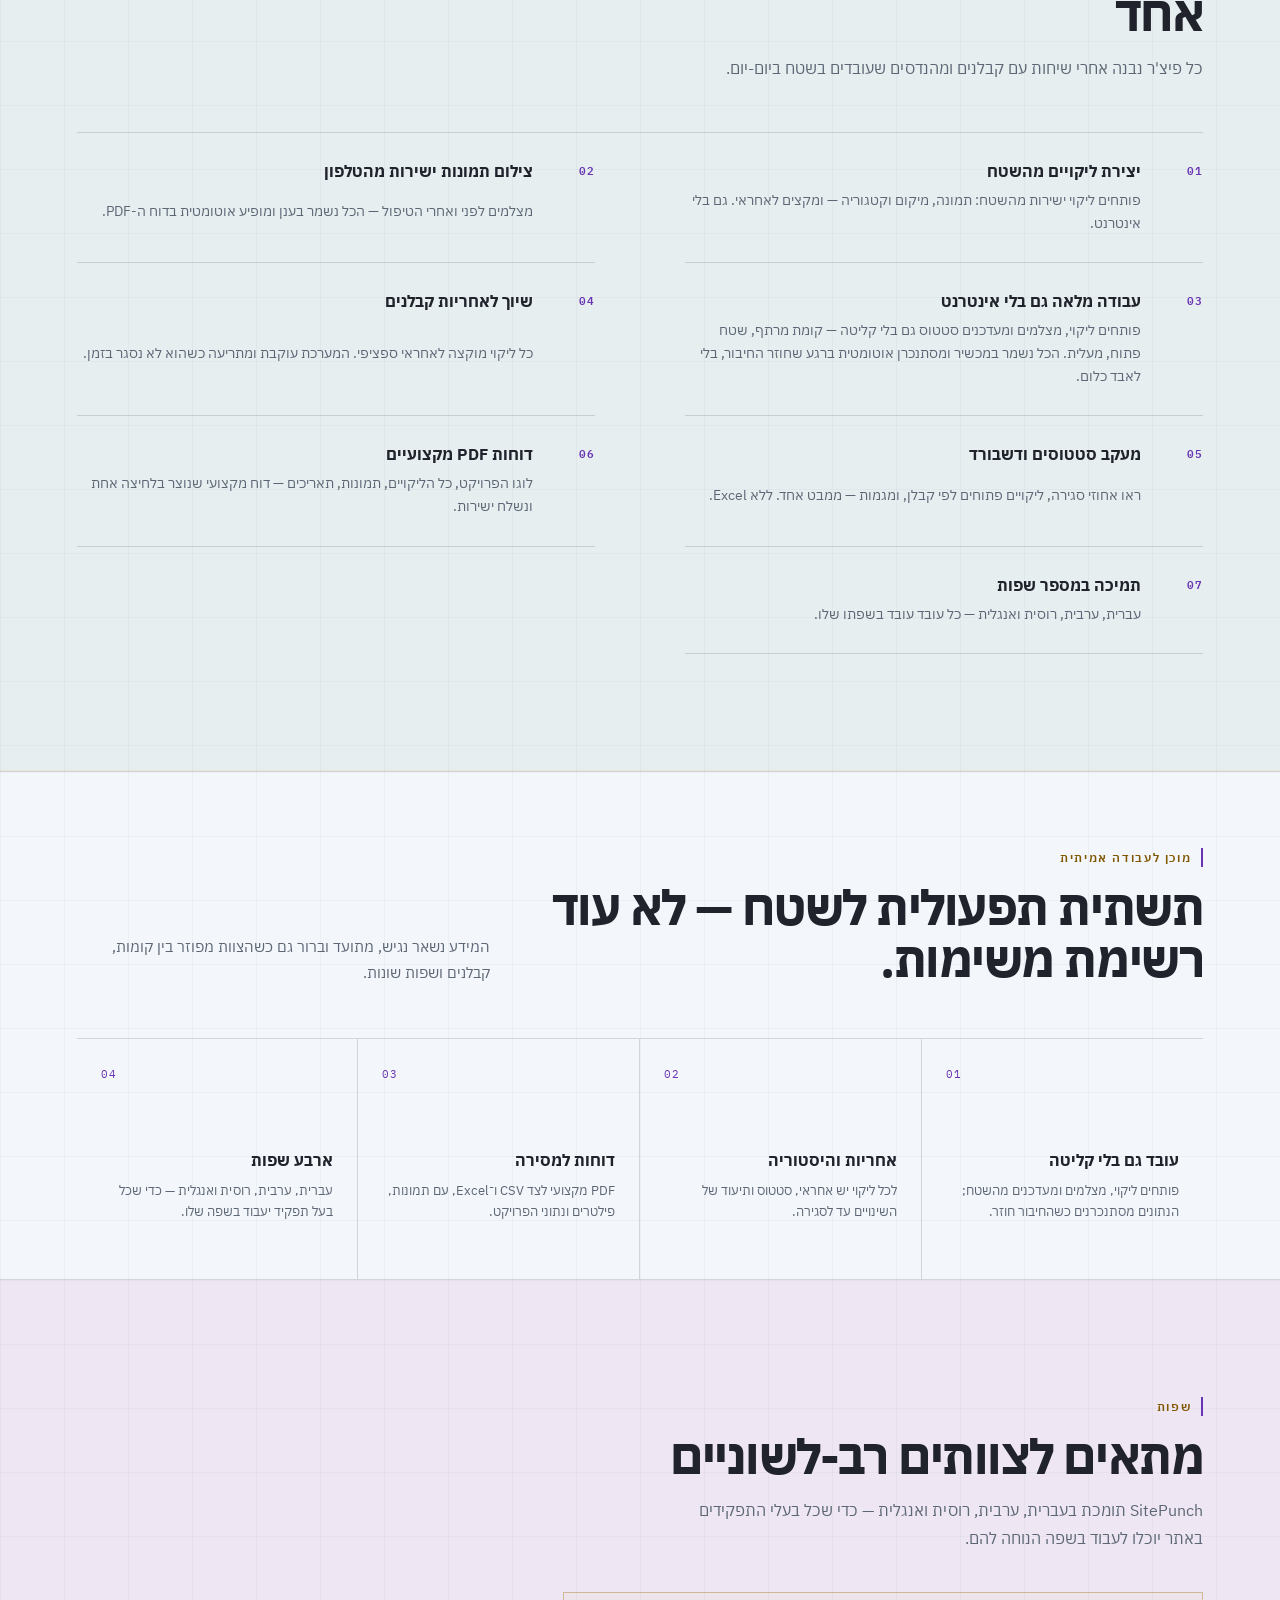
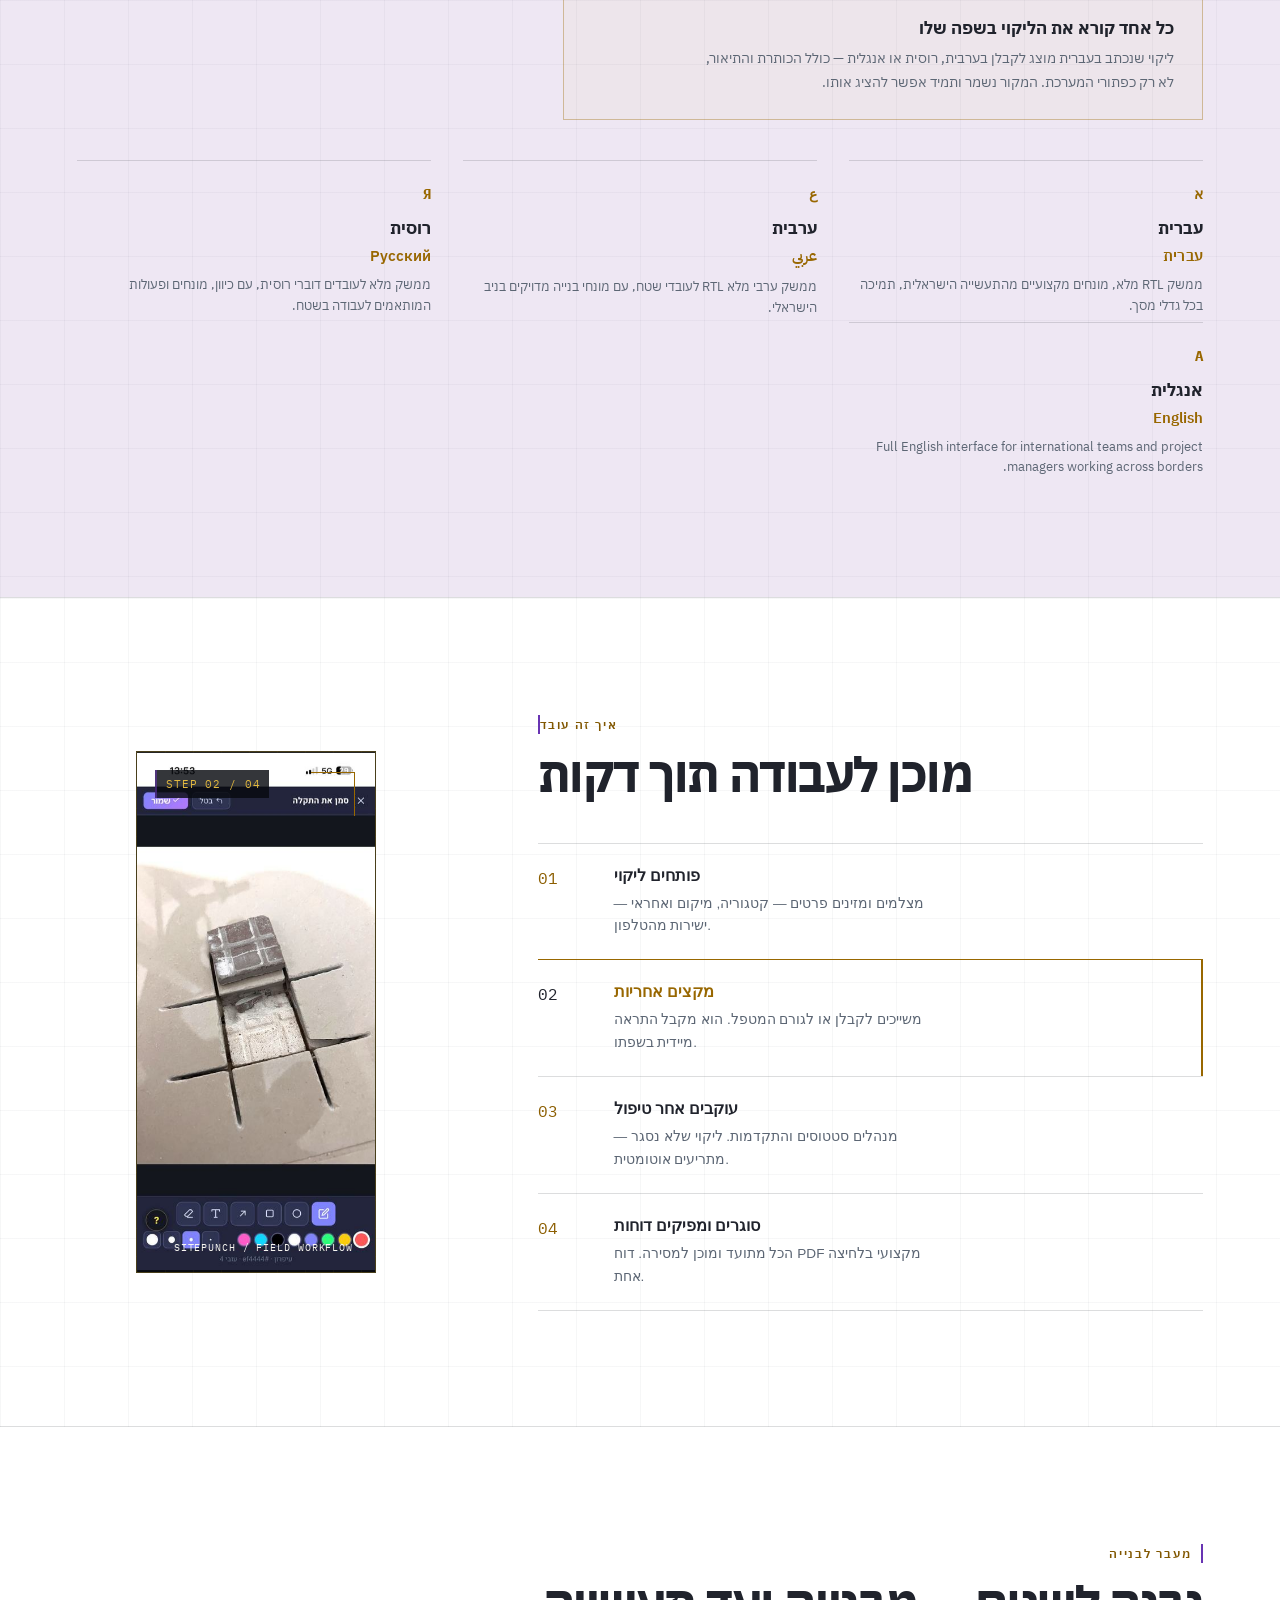
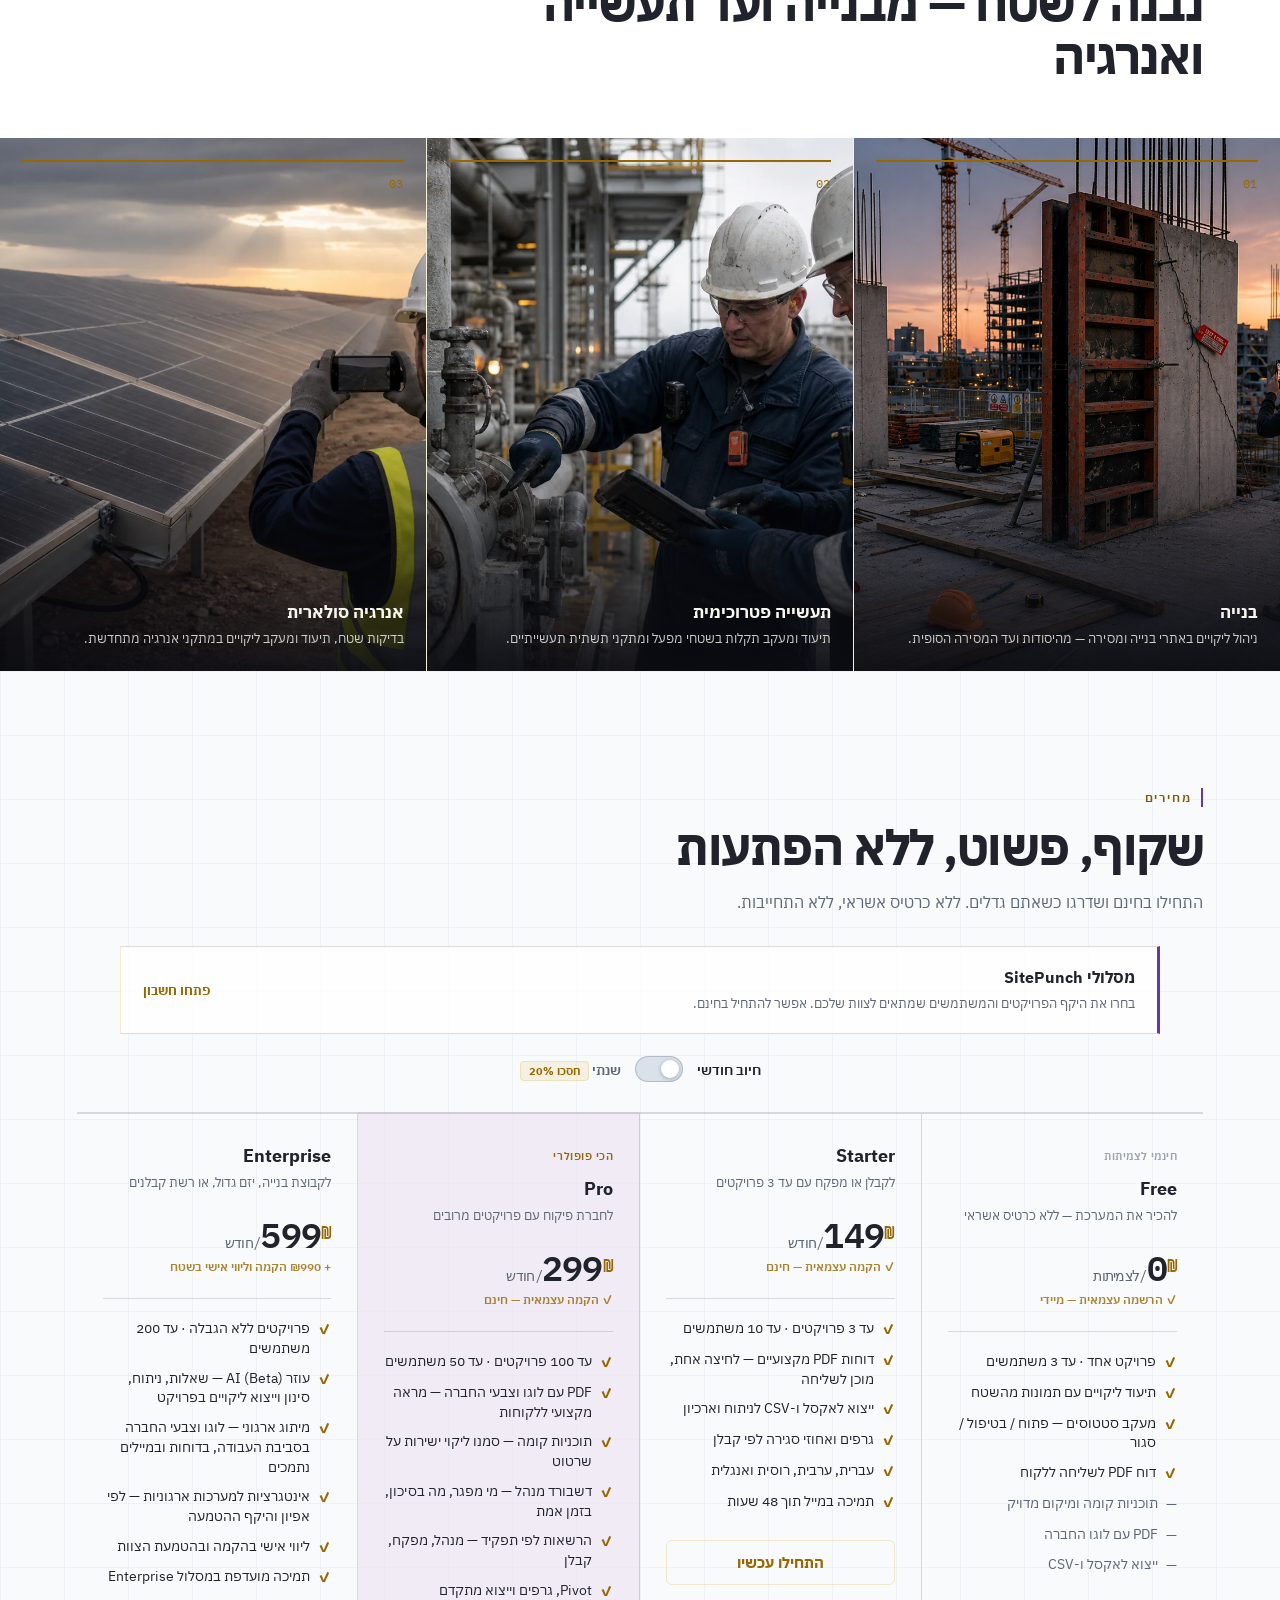
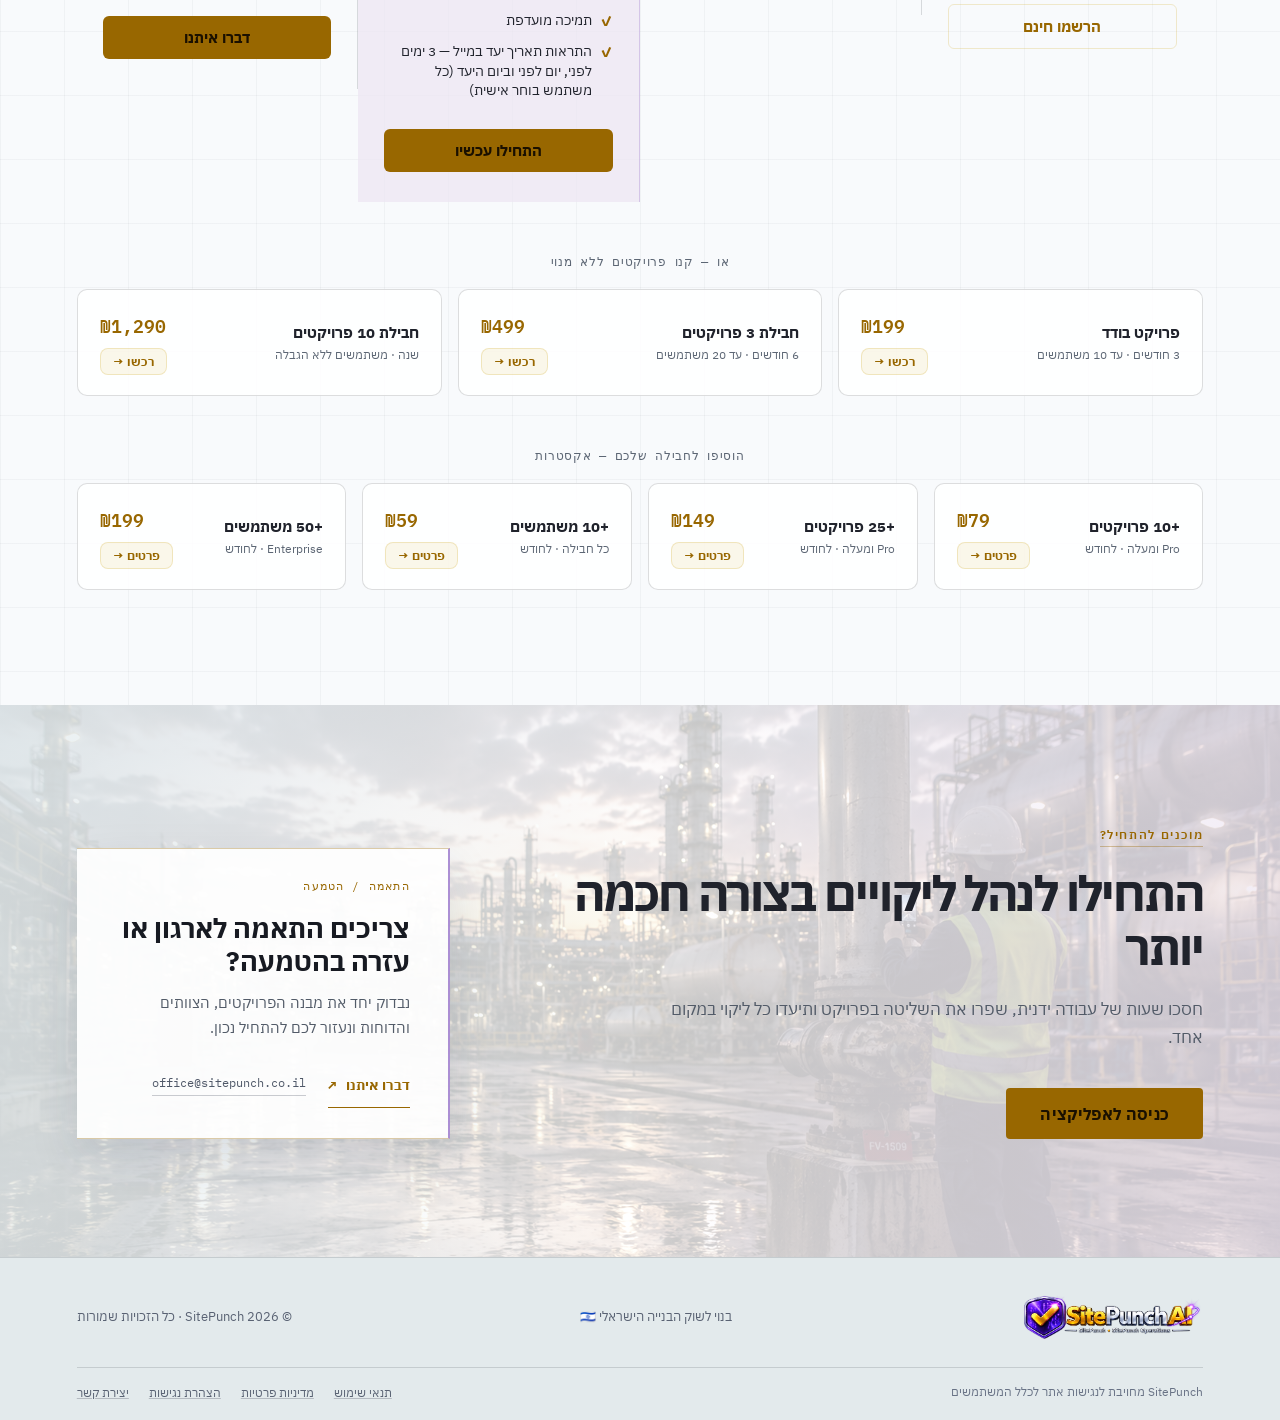
==== commit 84221cd8: "fix: delay showcase intro until visible and add accessible replay" ====
--- a/index.html
+++ b/index.html
@@ -1748,8 +1748,8 @@
     .nav-cta { display: inline-flex; align-items: center; min-height: 36px; padding: 7px 8px; font-size: .68rem; }
   }
 </style>
-<link rel="stylesheet" href="/assets/operations-showcase.css">
-<script src="/assets/operations-showcase.js" defer></script>
+<link rel="stylesheet" href="/assets/operations-showcase.css?v=2">
+<script src="/assets/operations-showcase.js?v=2" defer></script>
 </head>
 <body data-product="punch">
 
@@ -1884,6 +1884,10 @@
       </div></div></div>
     </div>
     <figcaption class="ops-showcase-caption" id="operationsShowcaseCaption">אותו פרויקט. אותה מערכת. מותאמת לכל מסך.</figcaption>
+    <div class="ops-showcase-controls">
+      <button class="ops-showcase-replay" id="operationsShowcaseReplay" type="button" disabled aria-describedby="operationsShowcaseMotionNote">הפעלה חוזרת</button>
+      <p class="ops-showcase-motion-note" id="operationsShowcaseMotionNote" hidden></p>
+    </div>
   </figure>
   <figure class="proof-shot">
     <div class="proof-phone" aria-hidden="true">
--- a/assets/operations-showcase.css
+++ b/assets/operations-showcase.css
@@ -18,6 +18,11 @@
 .ops-phone-position iframe { width: 390px; height: 844px; }
 .ops-showcase-caption { display: flex; justify-content: center; gap: 10px; align-items: center; margin-top: 18px; text-align: center; font: 500 12px/1.8 var(--font-mono); color: var(--muted); }
 .ops-showcase-caption::before { content: ''; width: 6px; height: 6px; border-radius: 50%; background: var(--gold); flex-shrink: 0; }
+.ops-showcase-controls { text-align: center; margin-top: 12px; }
+.ops-showcase-replay { min-height: 44px; padding: 8px 18px; border: 1px solid var(--gold); border-radius: 24px; background: transparent; color: var(--gold); font: inherit; font-size: 13px; cursor: pointer; }
+.ops-showcase-replay:focus-visible { outline: 2px solid var(--gold); outline-offset: 4px; }
+.ops-showcase-replay:disabled { opacity: .5; cursor: default; }
+.ops-showcase-motion-note { margin: 8px 0 0; font-size: 12px; color: var(--muted); }
 .operations-showcase[data-ready="true"] .ops-tablet-position { animation: ops-tablet-enter 1.2s cubic-bezier(.22,.8,.25,1.03) both; }
 .operations-showcase[data-ready="true"] .ops-phone-position { animation: ops-phone-enter 1.3s .13s cubic-bezier(.22,.8,.25,1.03) both; }
 .operations-showcase[data-ready="true"] .ops-tablet-position .ops-device { animation: ops-tablet-float 7s 1.4s ease-in-out infinite; }
